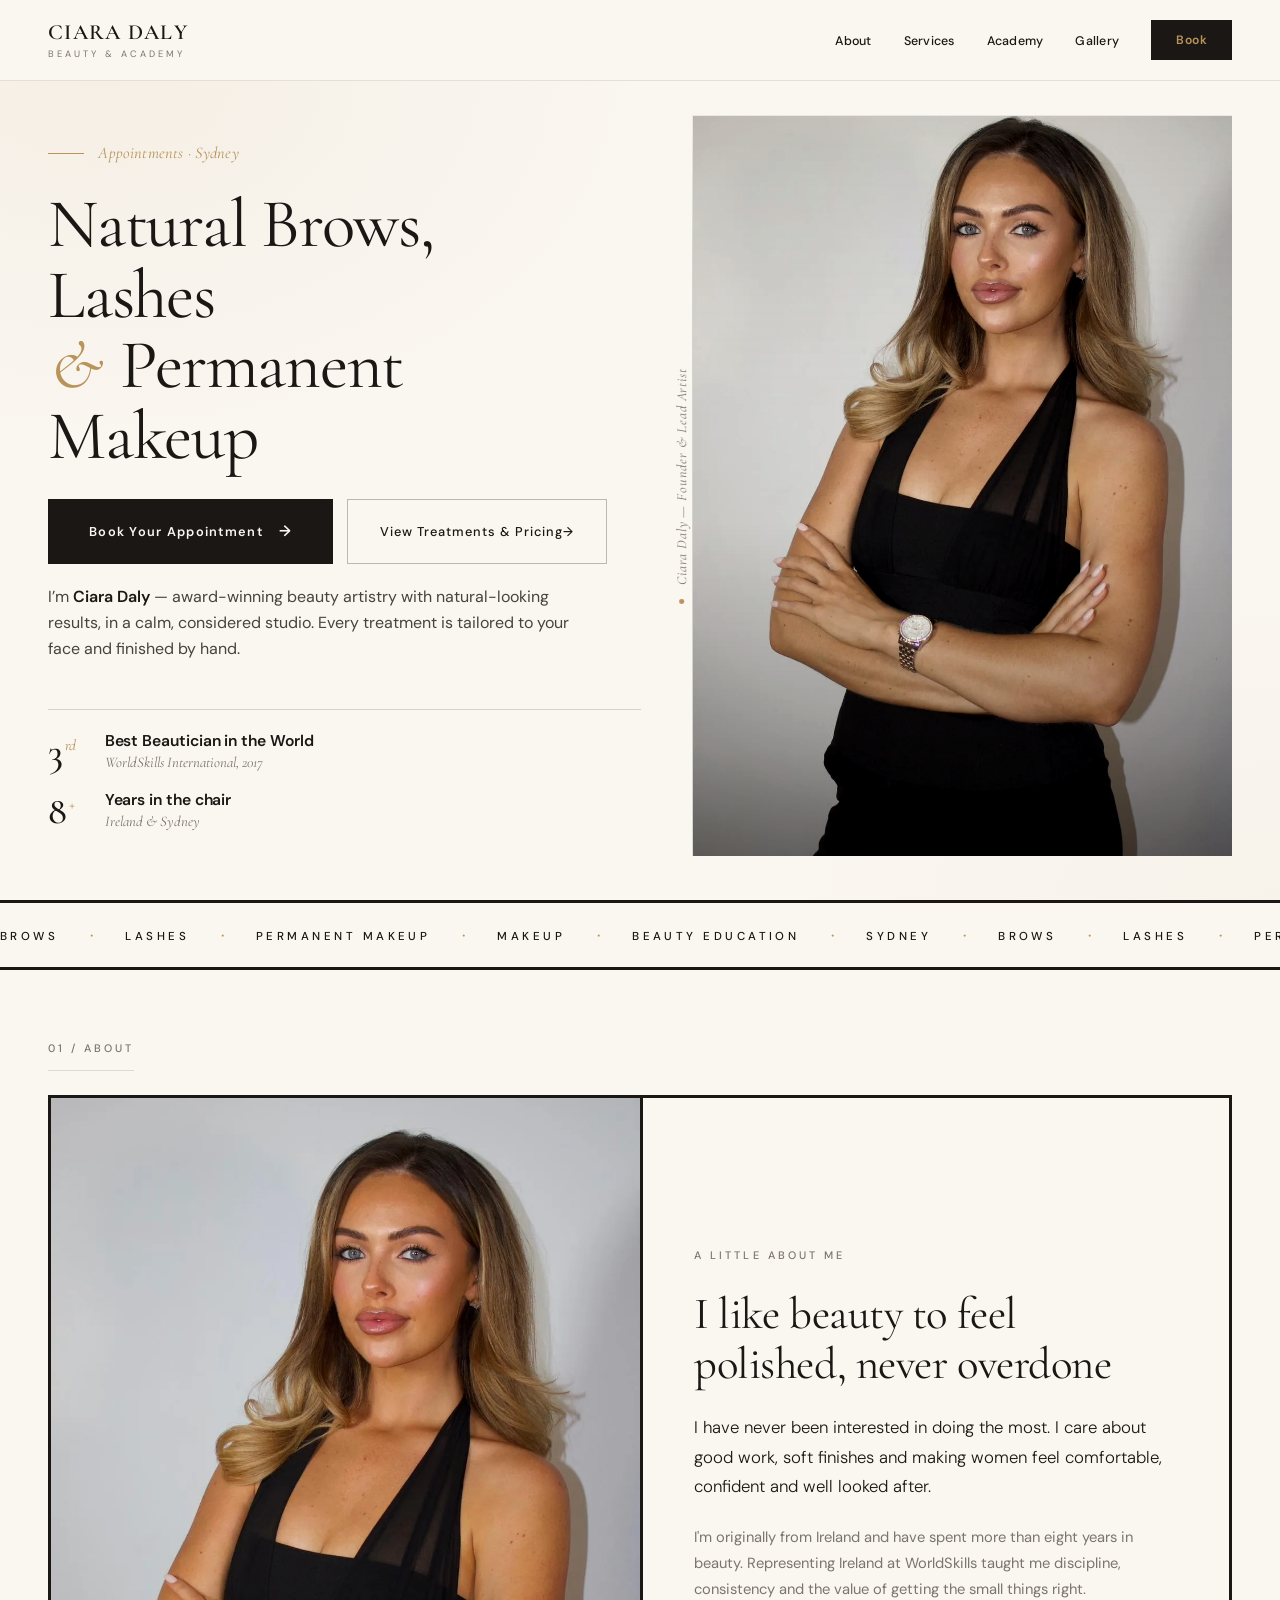
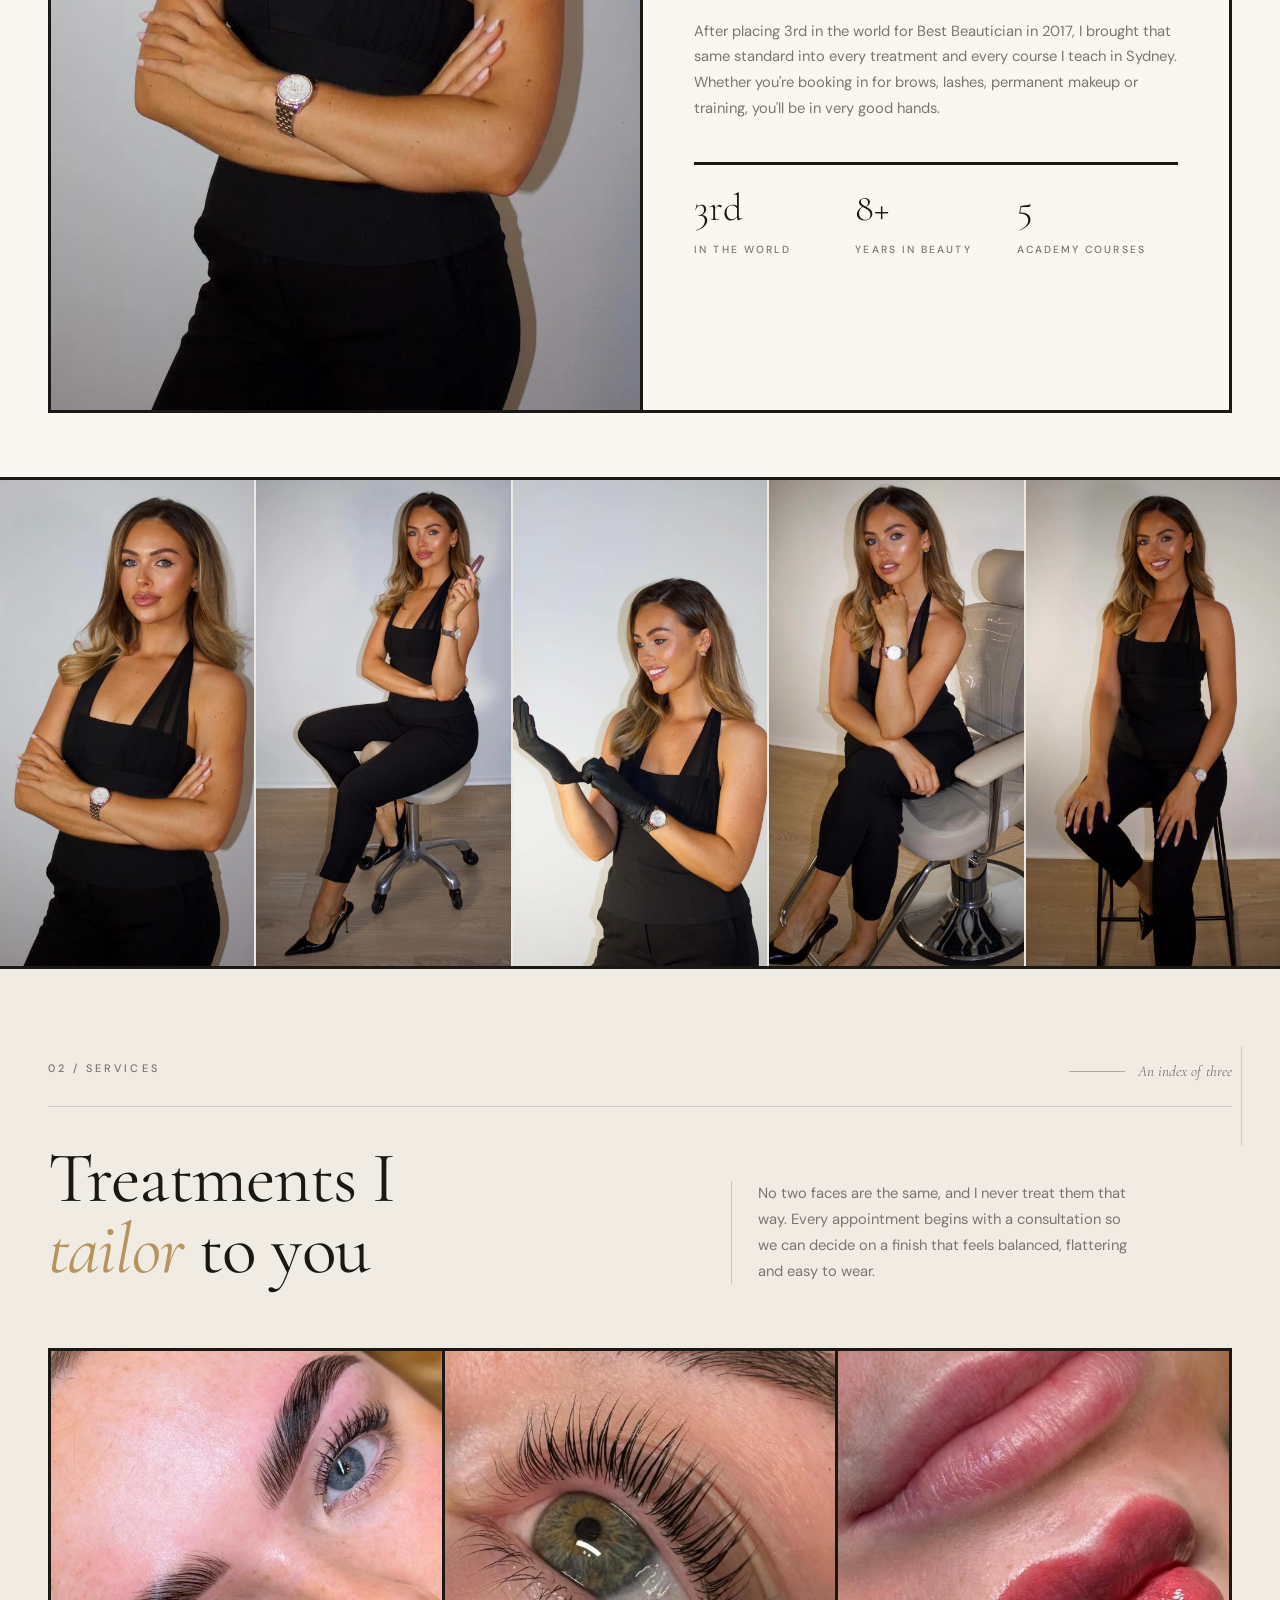
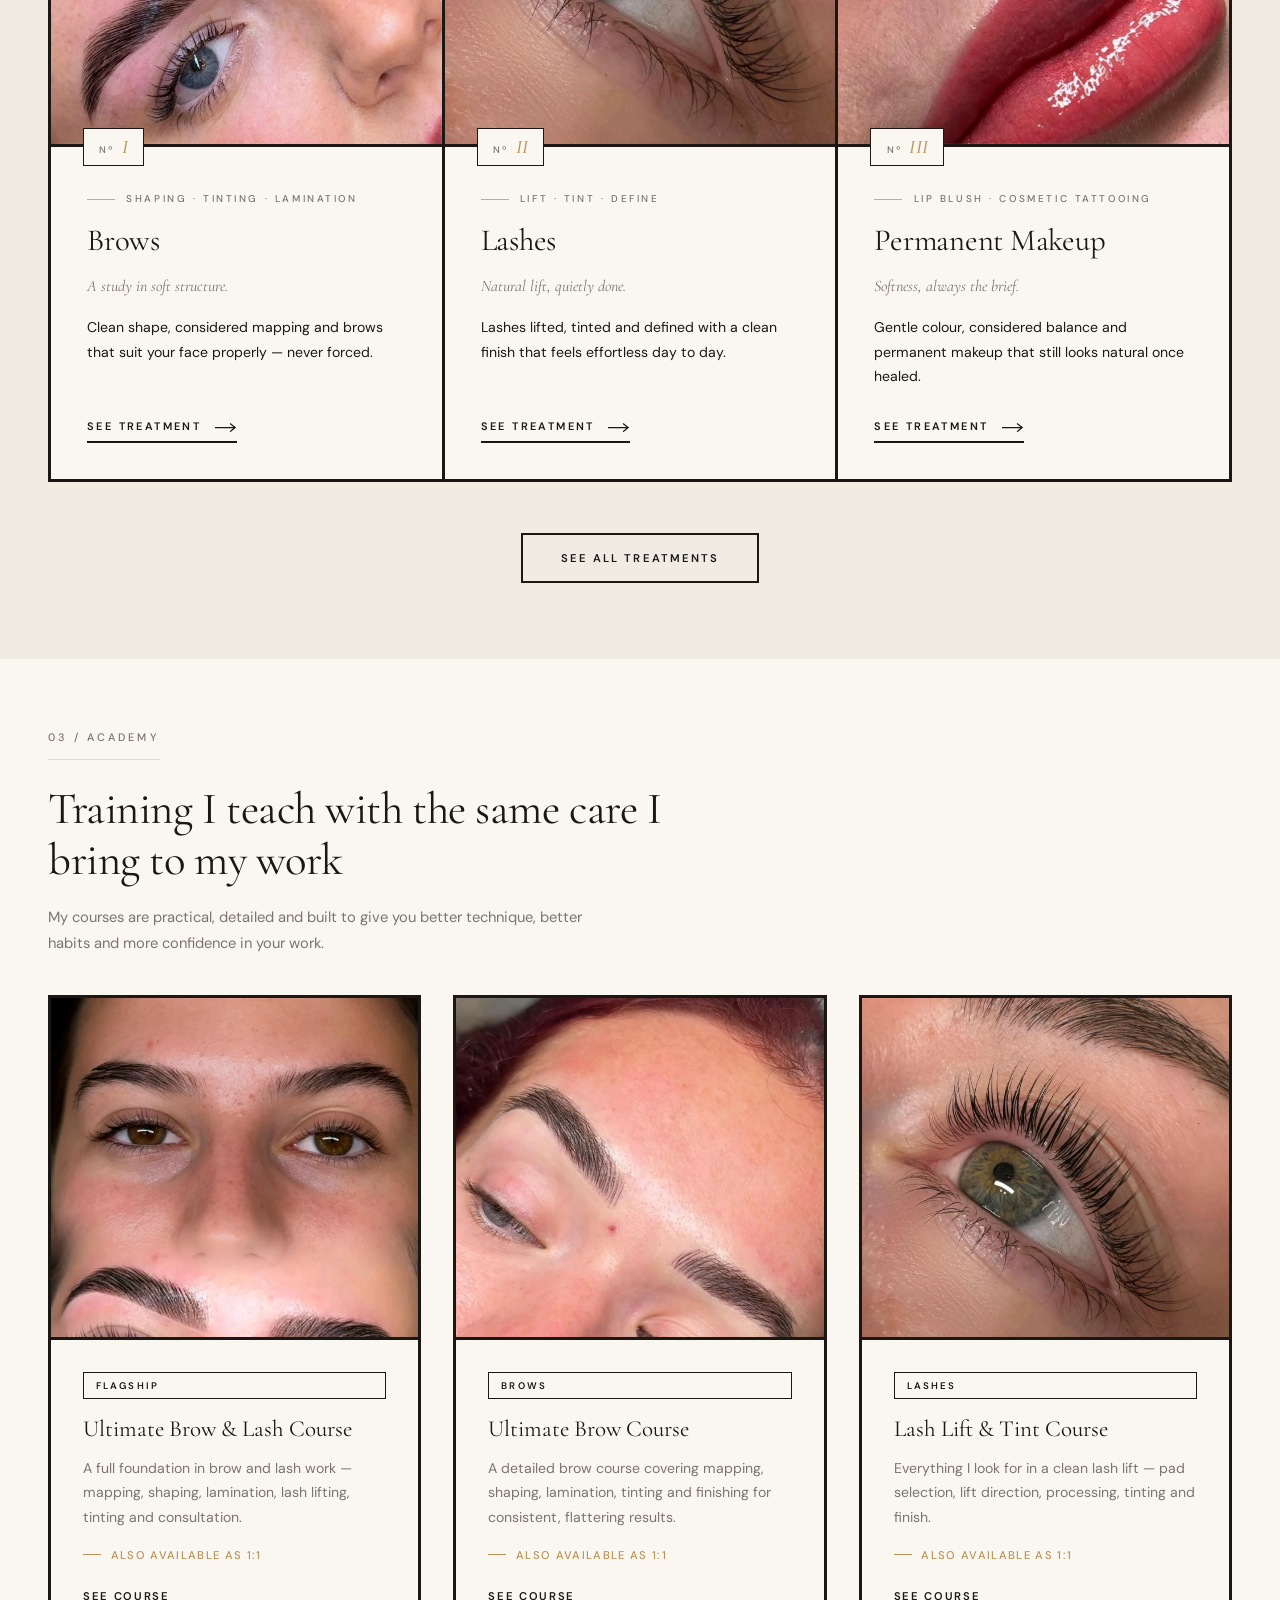
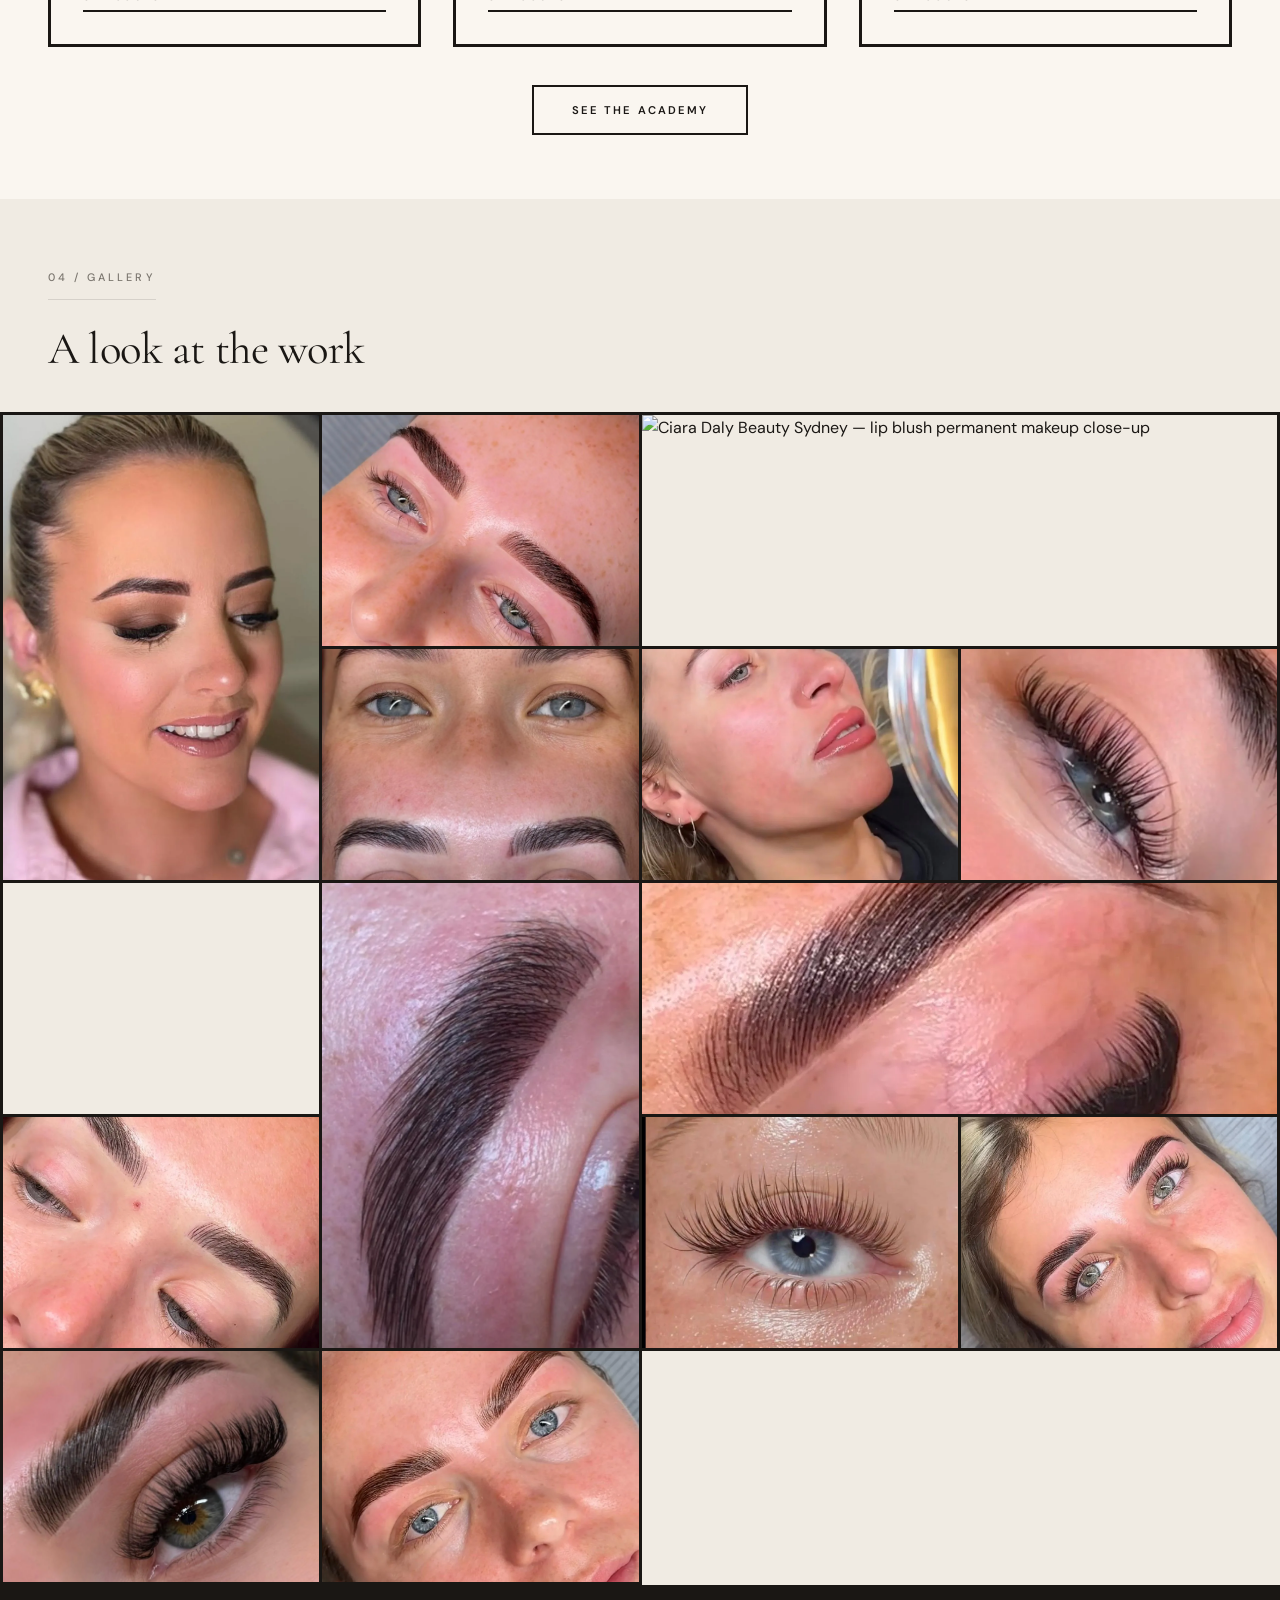
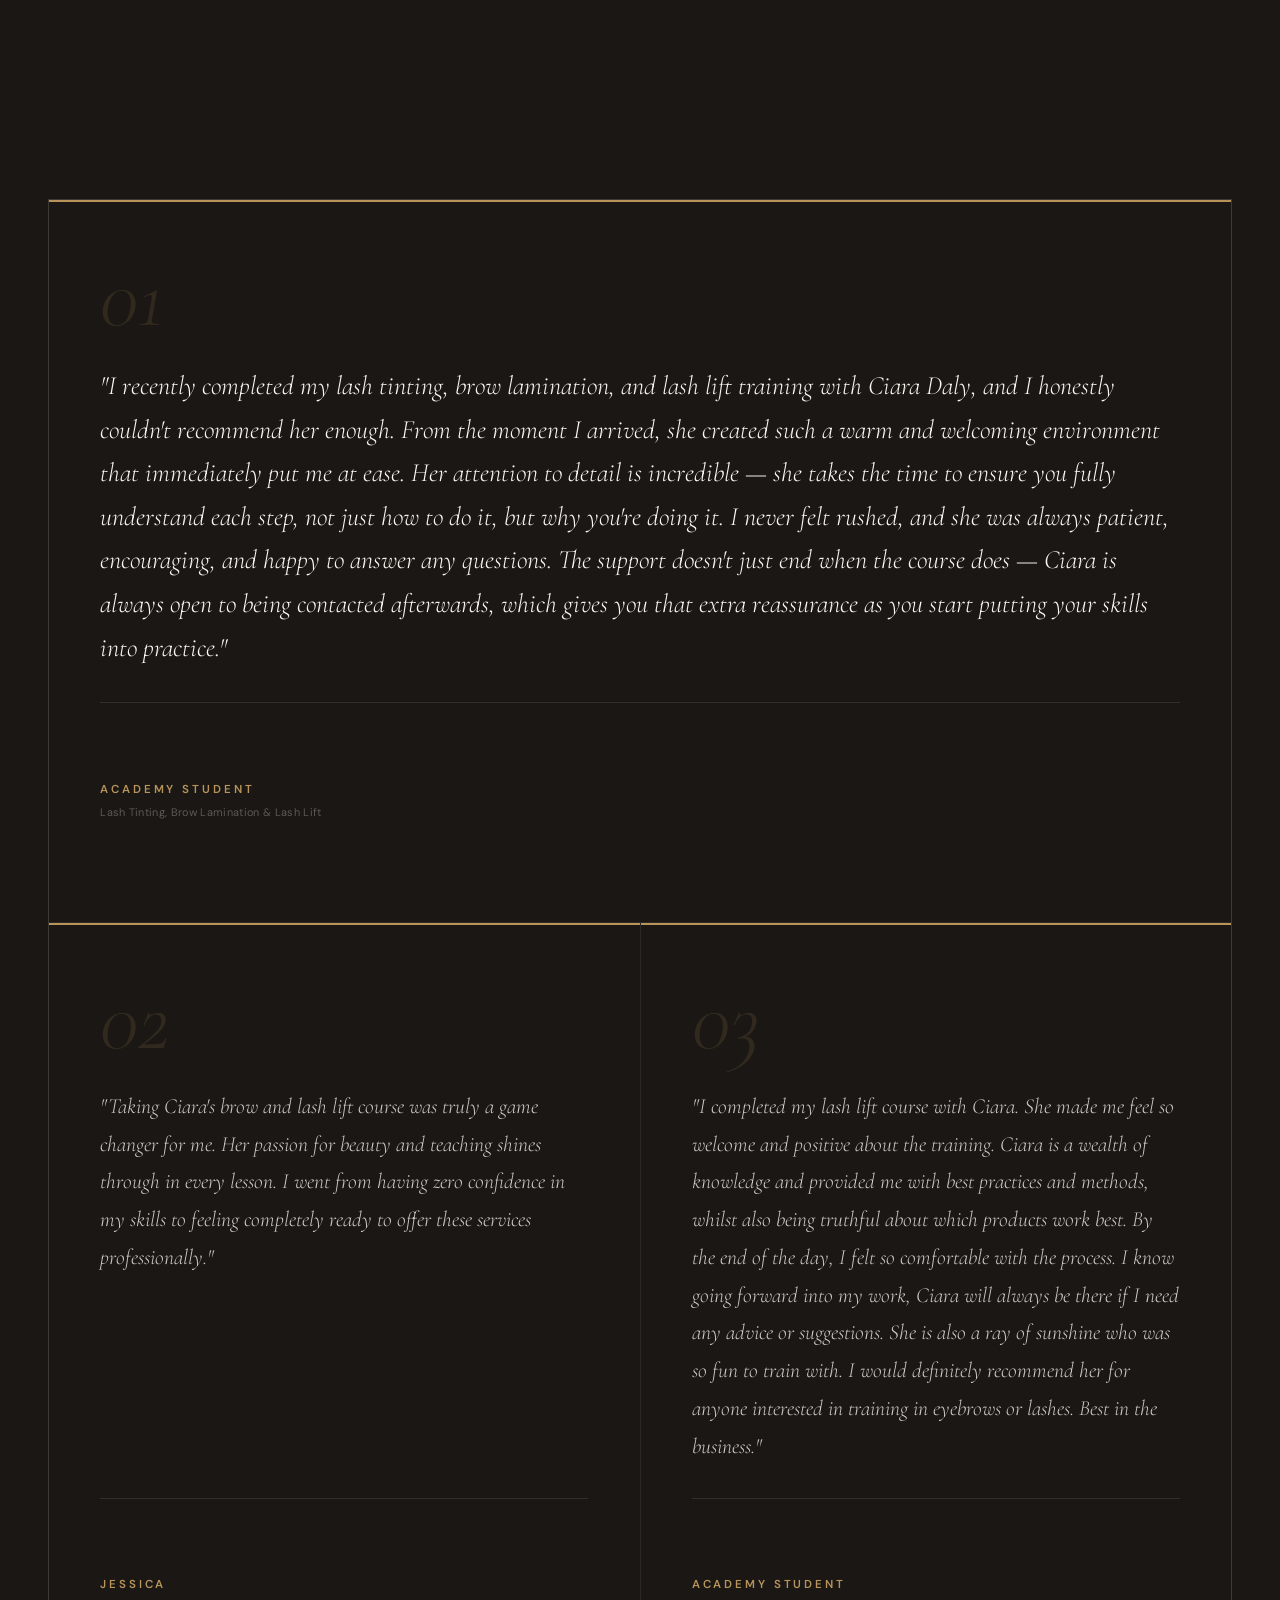
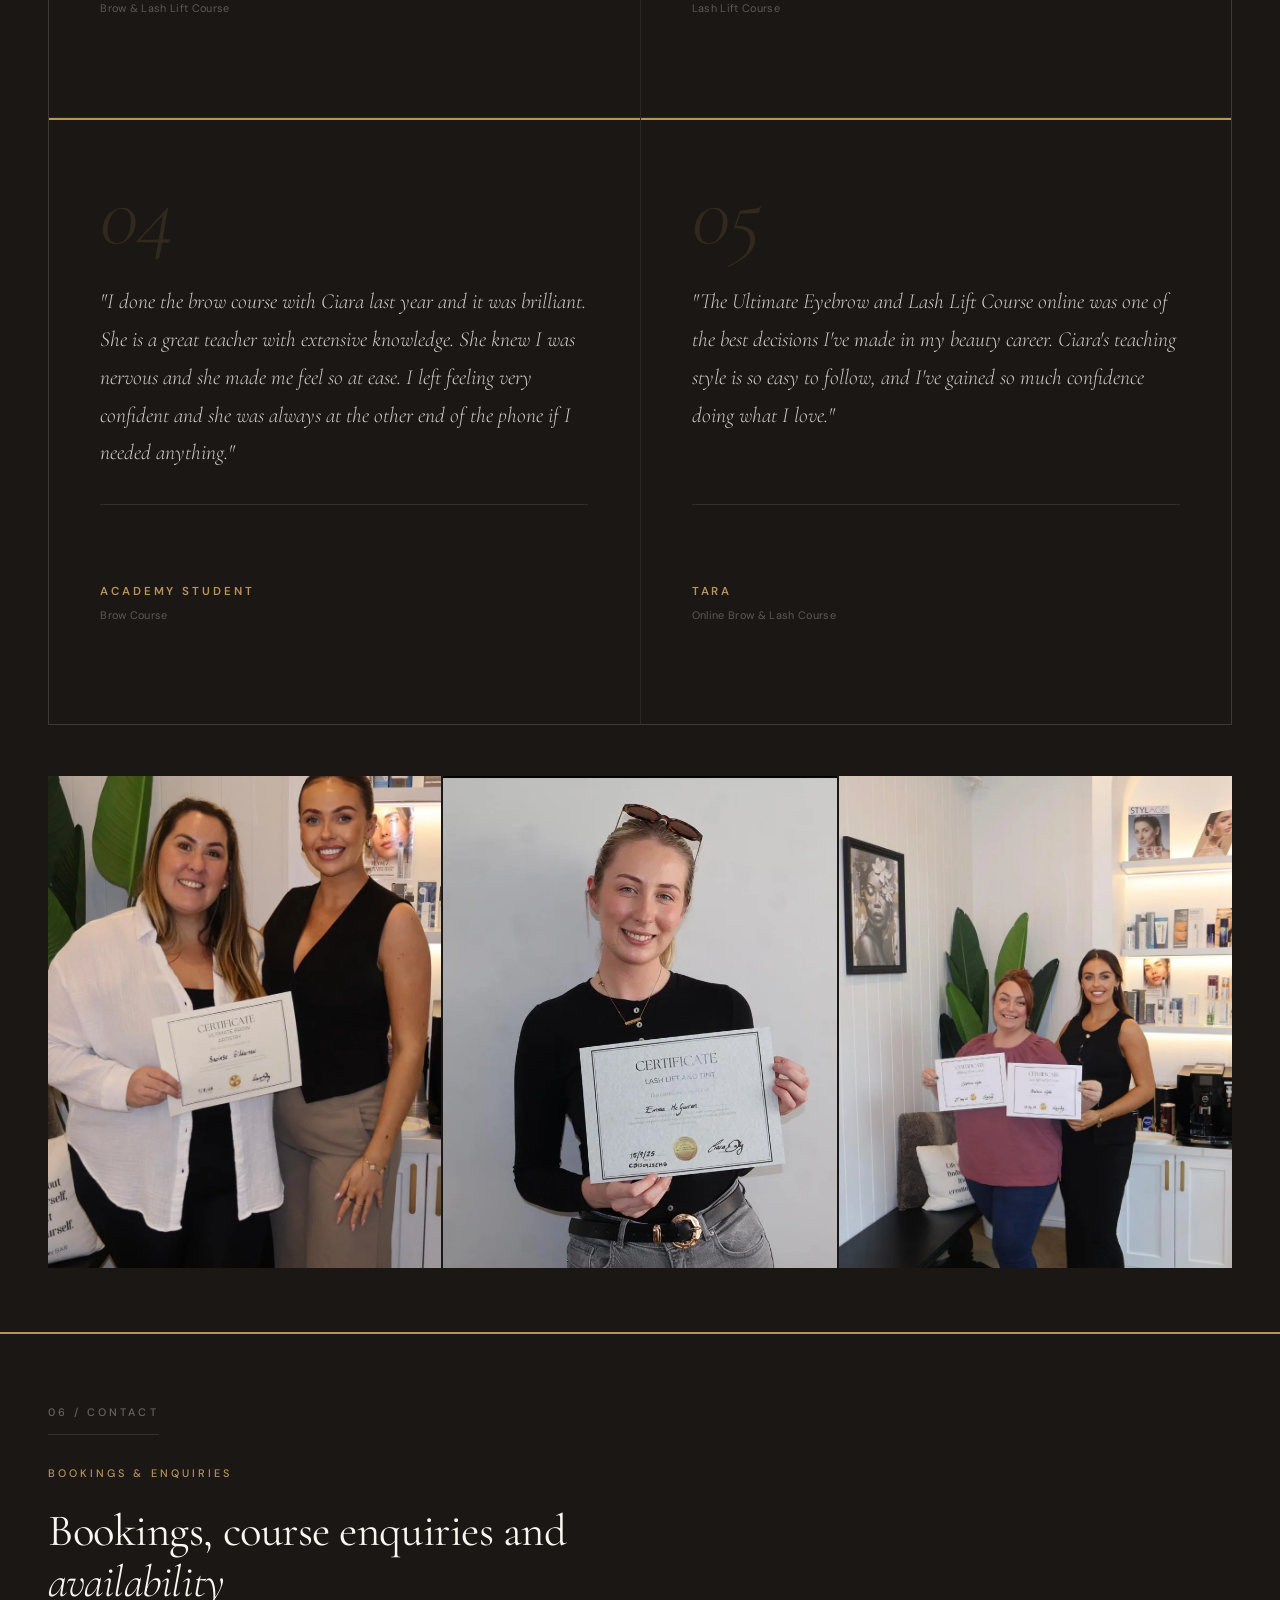
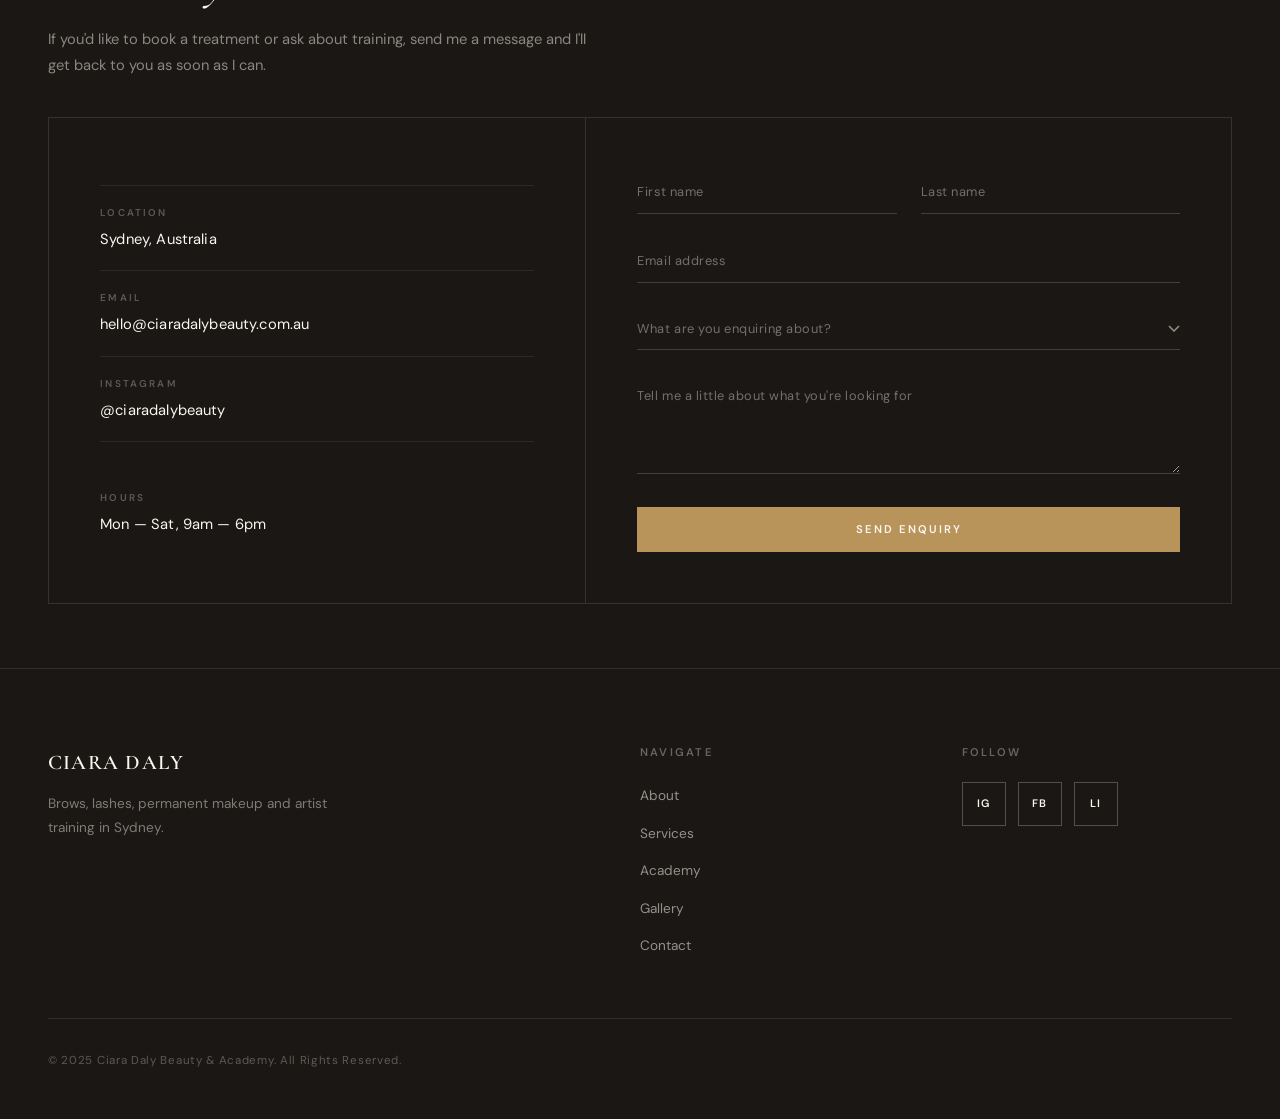
==== index.html @ d5715843 "Redesign homepage services section as editorial index of three Split header with italicised gold acc" ====
<!DOCTYPE html>
<html lang="en-AU">
<head>
    <meta charset="UTF-8">
    <meta name="viewport" content="width=device-width, initial-scale=1.0">
    <title>Ciara Daly Beauty & Academy | Brows, Lashes & Permanent Makeup in Sydney</title>
    <meta name="description" content="I'm Ciara Daly. I offer award-winning brows, lashes, permanent makeup and artist training in Sydney, with natural-looking results and a calm, detail-focused approach.">
    <link rel="icon" href="favicon.ico" sizes="any">
    <link rel="apple-touch-icon" href="apple-touch-icon.png">
    <link rel="preload" as="image" href="assets/images/ciara-daly-beauty-sydney-brand-portrait-arms-crossed.webp">
    <link rel="stylesheet" href="style.css">
    <link rel="preconnect" href="https://fonts.googleapis.com">
    <link rel="preconnect" href="https://fonts.gstatic.com" crossorigin>
    <link href="https://fonts.googleapis.com/css2?family=Cormorant+Garamond:ital,wght@0,300;0,400;0,500;0,600;0,700;1,300;1,400;1,500;1,600&family=DM+Sans:ital,wght@0,300;0,400;0,500;0,600;1,300;1,400&display=swap" rel="stylesheet">
</head>
<body>
    <!-- Preloader -->
    <div class="preloader" id="preloader">
        <div class="preloader-inner">
            <div class="preloader-line"></div>
            <div class="preloader-brand">
                <div class="preloader-name-mask">
                    <span class="preloader-name">Ciara Daly</span>
                </div>
                <div class="preloader-sub">Beauty & Academy</div>
            </div>
        </div>
    </div>

    <header>
        <nav class="container">
            <div class="logo">
                <a href="index.html">CIARA DALY<span>BEAUTY & ACADEMY</span></a>
            </div>
            <ul class="nav-links" id="site-nav">
                <li><a href="#about">About</a></li>
                <li><a href="services.html">Services</a></li>
                <li><a href="academy.html">Academy</a></li>
                <li><a href="#gallery">Gallery</a></li>
                <li><a href="#contact" class="btn-book">Book</a></li>
            </ul>
            <button class="mobile-menu-toggle" type="button" aria-expanded="false" aria-controls="site-nav" aria-label="Toggle navigation">
                <span></span>
                <span></span>
                <span></span>
            </button>
        </nav>
    </header>

    <main>
        <section class="hero" aria-label="Ciara Daly Beauty — book an appointment in Sydney">
            <div class="container hero-grid">
                <div class="hero-copy">
                    <div class="hero-copy-top">
                        <span class="hero-kicker">
                            <span class="hero-kicker-rule" aria-hidden="true"></span>
                            Appointments &middot; Sydney
                        </span>

                        <h1 class="hero-headline">
                            <span class="hero-headline-line">Natural Brows, Lashes</span>
                            <span class="hero-headline-line"><span class="hero-amp">&amp;</span> Permanent Makeup</span>
                        </h1>

                        <div class="hero-ctas">
                            <a href="#contact" class="btn-primary">
                                <span>Book Your Appointment</span>
                                <span class="btn-primary-arrow" aria-hidden="true">&rarr;</span>
                            </a>
                            <a href="services.html" class="btn-ghost">
                                <span>View Treatments &amp; Pricing</span>
                                <span class="btn-ghost-arrow" aria-hidden="true">&rarr;</span>
                            </a>
                        </div>

                        <p class="hero-trustline" aria-label="Credentials">
                            <span class="hero-trustline-item"><em>3rd</em> Best Beautician in the World</span>
                            <span class="hero-trustline-dot" aria-hidden="true">&middot;</span>
                            <span class="hero-trustline-item">8+ Years Experience</span>
                        </p>
                    </div>

                    <div class="hero-copy-bottom">
                        <p class="hero-lede">
                            I&rsquo;m <strong>Ciara Daly</strong> &mdash; award-winning beauty artistry with natural-looking results, in a calm, considered studio. Every treatment is tailored to your face and finished by hand.
                        </p>

                        <dl class="hero-proof">
                            <div class="hero-proof-item hero-proof-item--featured">
                                <dt class="hero-proof-num">3<sup>rd</sup></dt>
                                <dd class="hero-proof-lbl">
                                    <span class="hero-proof-headline">Best Beautician in the World</span>
                                    <span class="hero-proof-sub">WorldSkills International, 2017</span>
                                </dd>
                            </div>
                            <div class="hero-proof-item">
                                <dt class="hero-proof-num">8<sup>+</sup></dt>
                                <dd class="hero-proof-lbl">
                                    <span class="hero-proof-headline">Years in the chair</span>
                                    <span class="hero-proof-sub">Ireland &amp; Sydney</span>
                                </dd>
                            </div>
                        </dl>
                    </div>
                </div>

                <figure class="hero-figure">
                    <div class="hero-figure-frame">
                        <img
                            src="assets/images/ciara-daly-beauty-sydney-brand-portrait-arms-crossed.webp"
                            alt="Ciara Daly &mdash; award-winning beauty artist, Sydney"
                            width="1034"
                            height="1600"
                            fetchpriority="high"
                        >
                        <span class="hero-figure-grade" aria-hidden="true"></span>
                    </div>
                    <span class="hero-figure-rail" aria-hidden="true">
                        <span class="hero-figure-rail-dot"></span>
                        Ciara Daly &mdash; Founder &amp; Lead Artist
                    </span>
                </figure>
            </div>
        </section>

        <div class="ticker" aria-hidden="true">
            <div class="ticker-track">
                <span>BROWS</span><span class="dot">&middot;</span>
                <span>LASHES</span><span class="dot">&middot;</span>
                <span>PERMANENT MAKEUP</span><span class="dot">&middot;</span>
                <span>MAKEUP</span><span class="dot">&middot;</span>
                <span>BEAUTY EDUCATION</span><span class="dot">&middot;</span>
                <span>SYDNEY</span><span class="dot">&middot;</span>
                <span>BROWS</span><span class="dot">&middot;</span>
                <span>LASHES</span><span class="dot">&middot;</span>
                <span>PERMANENT MAKEUP</span><span class="dot">&middot;</span>
                <span>MAKEUP</span><span class="dot">&middot;</span>
                <span>BEAUTY EDUCATION</span><span class="dot">&middot;</span>
                <span>SYDNEY</span><span class="dot">&middot;</span>
                <span>BROWS</span><span class="dot">&middot;</span>
                <span>LASHES</span><span class="dot">&middot;</span>
                <span>PERMANENT MAKEUP</span><span class="dot">&middot;</span>
                <span>MAKEUP</span><span class="dot">&middot;</span>
                <span>BEAUTY EDUCATION</span><span class="dot">&middot;</span>
                <span>SYDNEY</span><span class="dot">&middot;</span>
            </div>
        </div>

        <section id="about" class="about">
            <div class="container">
                <div class="section-label fade-up">01 / About</div>
                <div class="about-grid fade-up">
                    <div class="about-image">
                        <img
                            src="assets/images/ciara-daly-beauty-sydney-brand-portrait-arms-crossed.webp"
                            alt="Ciara Daly — beauty artist, educator and founder of Ciara Daly Beauty & Academy in Sydney"
                            width="872"
                            height="1290"
                            loading="lazy"
                        >
                    </div>
                    <div class="about-text">
                        <span class="eyebrow">A little about me</span>
                        <h2>I like beauty to feel polished, never overdone</h2>
                        <p class="lead">I have never been interested in doing the most. I care about good work, soft finishes and making women feel comfortable, confident and well looked after.</p>
                        <p>I'm originally from Ireland and have spent more than eight years in beauty. Representing Ireland at WorldSkills taught me discipline, consistency and the value of getting the small things right.</p>
                        <p>After placing 3rd in the world for Best Beautician in 2017, I brought that same standard into every treatment and every course I teach in Sydney. Whether you're booking in for brows, lashes, permanent makeup or training, you'll be in very good hands.</p>
                        <div class="stats">
                            <div class="stat-item">
                                <span class="number">3rd</span>
                                <span class="label">In the World</span>
                            </div>
                            <div class="stat-item">
                                <span class="number">8+</span>
                                <span class="label">Years in Beauty</span>
                            </div>
                            <div class="stat-item">
                                <span class="number">5</span>
                                <span class="label">Academy Courses</span>
                            </div>
                        </div>
                    </div>
                </div>
            </div>
        </section>

        <section class="portrait-strip">
            <div class="portrait-strip-track">
                <div class="portrait-strip-item">
                    <img src="assets/images/ciara-daly-beauty-sydney-brand-portrait-arms-crossed.webp" alt="Ciara Daly — beauty artist and academy founder in Sydney, portrait" loading="lazy">
                </div>
                <div class="portrait-strip-item">
                    <img src="assets/images/ciara-daly-beauty-sydney-brand-portrait-product-seated.webp" alt="Ciara Daly — Sydney beauty artist seated with professional products" loading="lazy">
                </div>
                <div class="portrait-strip-item">
                    <img src="assets/images/ciara-daly-beauty-sydney-brand-portrait-pulling-on-glove.webp" alt="Ciara Daly — preparing for treatment in her Sydney beauty studio" loading="lazy">
                </div>
                <div class="portrait-strip-item">
                    <img src="assets/images/ciara-daly-beauty-sydney-brand-portrait-treatment-chair.webp" alt="Ciara Daly — at the treatment chair in her Sydney beauty studio" loading="lazy">
                </div>
                <div class="portrait-strip-item">
                    <img src="assets/images/ciara-daly-beauty-sydney-brand-portrait-stool-seated.webp" alt="Ciara Daly — full-length portrait in her Sydney beauty and academy studio" loading="lazy">
                </div>
            </div>
        </section>

        <section id="services" class="services">
            <div class="container">
                <div class="services-header">
                    <div class="services-header-top fade-up">
                        <span class="section-label services-header-label">02 / Services</span>
                        <span class="services-header-aside" aria-hidden="true">
                            <span class="services-header-aside-rule"></span>
                            An index of three
                        </span>
                    </div>
                    <div class="services-header-main fade-up">
                        <h2 class="services-headline">Treatments I <em>tailor</em> to you</h2>
                        <p class="services-lede">No two faces are the same, and I never treat them that way. Every appointment begins with a consultation so we can decide on a finish that feels balanced, flattering and easy to wear.</p>
                    </div>
                </div>
                <div class="services-grid stagger">
                    <article class="service-card service-card--brows">
                        <div class="service-media">
                            <img
                                src="assets/images/ciara-daly-beauty-sydney-brow-lamination-result.webp"
                                alt="Laminated brows result — brow lamination by Ciara Daly Beauty Sydney"
                                width="1290"
                                height="1538"
                                loading="lazy"
                            >
                        </div>
                        <div class="card-body">
                            <span class="service-plate" aria-hidden="true">
                                <span class="service-plate-label">Nº</span>
                                <span class="service-plate-num">I</span>
                            </span>
                            <span class="card-kicker">
                                <span class="card-kicker-rule" aria-hidden="true"></span>
                                Shaping &middot; Tinting &middot; Lamination
                            </span>
                            <h3 class="card-title">Brows</h3>
                            <p class="card-tagline"><em>A study in soft structure.</em></p>
                            <p class="card-desc">Clean shape, considered mapping and brows that suit your face properly &mdash; never forced.</p>
                            <a href="services.html" class="card-link">
                                <span class="card-link-label">See Treatment</span>
                                <span class="card-link-arrow" aria-hidden="true">
                                    <svg viewBox="0 0 24 10" fill="none" focusable="false"><path d="M0 5h21M17 1l5 4-5 4" stroke="currentColor" stroke-width="1.4" stroke-linecap="square"/></svg>
                                </span>
                            </a>
                        </div>
                    </article>
                    <article class="service-card service-card--lashes">
                        <div class="service-media">
                            <img
                                src="assets/images/ciara-daly-beauty-sydney-lash-lift-result.webp"
                                alt="Lash lift and tint result — natural lifted lashes by Ciara Daly Beauty Sydney"
                                width="1290"
                                height="1503"
                                loading="lazy"
                            >
                        </div>
                        <div class="card-body">
                            <span class="service-plate" aria-hidden="true">
                                <span class="service-plate-label">Nº</span>
                                <span class="service-plate-num">II</span>
                            </span>
                            <span class="card-kicker">
                                <span class="card-kicker-rule" aria-hidden="true"></span>
                                Lift &middot; Tint &middot; Define
                            </span>
                            <h3 class="card-title">Lashes</h3>
                            <p class="card-tagline"><em>Natural lift, quietly done.</em></p>
                            <p class="card-desc">Lashes lifted, tinted and defined with a clean finish that feels effortless day to day.</p>
                            <a href="services.html" class="card-link">
                                <span class="card-link-label">See Treatment</span>
                                <span class="card-link-arrow" aria-hidden="true">
                                    <svg viewBox="0 0 24 10" fill="none" focusable="false"><path d="M0 5h21M17 1l5 4-5 4" stroke="currentColor" stroke-width="1.4" stroke-linecap="square"/></svg>
                                </span>
                            </a>
                        </div>
                    </article>
                    <article class="service-card service-card--pmu">
                        <div class="service-media">
                            <img
                                src="assets/images/ciara-daly-beauty-sydney-lip-blush-result.webp"
                                alt="Lip blush permanent makeup — healed result by Ciara Daly Beauty Sydney"
                                width="1136"
                                height="1484"
                                loading="lazy"
                            >
                        </div>
                        <div class="card-body">
                            <span class="service-plate" aria-hidden="true">
                                <span class="service-plate-label">Nº</span>
                                <span class="service-plate-num">III</span>
                            </span>
                            <span class="card-kicker">
                                <span class="card-kicker-rule" aria-hidden="true"></span>
                                Lip Blush &middot; Cosmetic Tattooing
                            </span>
                            <h3 class="card-title">Permanent Makeup</h3>
                            <p class="card-tagline"><em>Softness, always the brief.</em></p>
                            <p class="card-desc">Gentle colour, considered balance and permanent makeup that still looks natural once healed.</p>
                            <a href="services.html" class="card-link">
                                <span class="card-link-label">See Treatment</span>
                                <span class="card-link-arrow" aria-hidden="true">
                                    <svg viewBox="0 0 24 10" fill="none" focusable="false"><path d="M0 5h21M17 1l5 4-5 4" stroke="currentColor" stroke-width="1.4" stroke-linecap="square"/></svg>
                                </span>
                            </a>
                        </div>
                    </article>
                </div>
                <div class="section-cta fade-up">
                    <a href="services.html" class="btn-outline">See All Treatments</a>
                </div>
            </div>
        </section>

        <section id="academy" class="academy">
            <div class="container">
                <div class="section-label fade-up">03 / Academy</div>
                <div class="section-header fade-up">
                    <h2>Training I teach with the same care I bring to my work</h2>
                    <p>My courses are practical, detailed and built to give you better technique, better habits and more confidence in your work.</p>
                </div>
                <div class="academy-grid stagger">
                    <article class="academy-card">
                        <div class="card-image">
                            <img
                                src="assets/images/ciara-daly-beauty-sydney-brow-lamination-lash-lift-package.webp"
                                alt="Brow lamination and lash lift before-and-after — Ultimate Brow and Lash Course by Ciara Daly Academy Sydney"
                                width="1196"
                                height="1600"
                                loading="lazy"
                            >
                        </div>
                        <div class="card-content">
                            <span class="tag">Flagship</span>
                            <h3>Ultimate Brow &amp; Lash Course</h3>
                            <p>A full foundation in brow and lash work &mdash; mapping, shaping, lamination, lash lifting, tinting and consultation.</p>
                            <span class="card-note">Also available as 1:1</span>
                            <a href="academy.html" class="link-btn">See Course</a>
                        </div>
                    </article>
                    <article class="academy-card">
                        <div class="card-image">
                            <img
                                src="assets/images/ciara-daly-beauty-sydney-soft-brow-shaping.webp"
                                alt="Soft brow shaping result — Ultimate Brow Course by Ciara Daly Academy Sydney"
                                width="1116"
                                height="1600"
                                loading="lazy"
                            >
                        </div>
                        <div class="card-content">
                            <span class="tag">Brows</span>
                            <h3>Ultimate Brow Course</h3>
                            <p>A detailed brow course covering mapping, shaping, lamination, tinting and finishing for consistent, flattering results.</p>
                            <span class="card-note">Also available as 1:1</span>
                            <a href="academy.html" class="link-btn">See Course</a>
                        </div>
                    </article>
                    <article class="academy-card">
                        <div class="card-image">
                            <img
                                src="assets/images/ciara-daly-beauty-sydney-natural-lashes-close-up.webp"
                                alt="Lifted natural lashes close-up — Lash Lift and Tint Course by Ciara Daly Academy Sydney"
                                width="1290"
                                height="1319"
                                loading="lazy"
                            >
                        </div>
                        <div class="card-content">
                            <span class="tag">Lashes</span>
                            <h3>Lash Lift &amp; Tint Course</h3>
                            <p>Everything I look for in a clean lash lift &mdash; pad selection, lift direction, processing, tinting and finish.</p>
                            <span class="card-note">Also available as 1:1</span>
                            <a href="academy.html" class="link-btn">See Course</a>
                        </div>
                    </article>
                </div>
                <div class="section-cta fade-up">
                    <a href="academy.html" class="btn-outline">See The Academy</a>
                </div>
            </div>
        </section>

        <section id="gallery" class="photo-wall-section">
            <div class="container photo-wall-intro">
                <div class="section-label fade-up">04 / Gallery</div>
                <div class="photo-wall-copy fade-up">
                    <h2>A look at the work</h2>
                </div>
            </div>
            <div class="photo-wall-bleed">
                <div class="photo-wall" aria-label="Photo wall of Ciara Daly Beauty treatments and results">
                    <div class="photo-wall-item">
                        <img src="assets/images/ciara-daly-beauty-sydney-glam-makeup-portrait.webp" alt="Ciara Daly Beauty Sydney — soft glam makeup result" width="950" height="1600" loading="lazy">
                    </div>
                    <div class="photo-wall-item">
                        <img src="assets/images/ciara-daly-beauty-sydney-hybrid-brows-result.webp" alt="Ciara Daly Beauty Sydney — hybrid brows before and after" width="1444" height="1290" loading="lazy">
                    </div>
                    <div class="photo-wall-item">
                        <img src="assets/images/ciara-daly-beauty-sydney-lip-blush-close-up.webp" alt="Ciara Daly Beauty Sydney — lip blush permanent makeup close-up" width="1600" height="1224" loading="lazy">
                    </div>
                    <div class="photo-wall-item">
                        <img src="assets/images/ciara-daly-beauty-sydney-permanent-makeup-brows-result.webp" alt="Ciara Daly Beauty Sydney — permanent makeup brows before and after" width="1290" height="1576" loading="lazy">
                    </div>
                    <div class="photo-wall-item">
                        <img src="assets/images/ciara-daly-beauty-sydney-beauty-treatment-portrait.webp" alt="Ciara Daly Beauty Sydney — client during brow treatment" width="1022" height="1403" loading="lazy">
                    </div>
                    <div class="photo-wall-item">
                        <img src="assets/images/ciara-daly-beauty-sydney-lash-lift-side-view.webp" alt="Ciara Daly Beauty Sydney — lash lift side view result" width="785" height="956" loading="lazy">
                    </div>
                    <div class="photo-wall-item">
                        <video autoplay muted loop playsinline preload="metadata" poster="assets/images/ciara-daly-beauty-sydney-lip-blush-close-up.webp" width="848" height="480" aria-label="Lip blush treatment">
                            <source src="assets/videos/ciara-daly-beauty-sydney-lip-blush-treatment.mp4" type="video/mp4">
                        </video>
                    </div>
                    <div class="photo-wall-item">
                        <img src="assets/images/ciara-daly-beauty-sydney-brow-lamination-close-up.webp" alt="Ciara Daly Beauty Sydney — brow lamination close-up detail" width="738" height="1600" loading="lazy">
                    </div>
                    <div class="photo-wall-item">
                        <img src="assets/images/ciara-daly-beauty-sydney-brow-lash-lift-detail.webp" alt="Ciara Daly Beauty Sydney — brow and lash lift detail" width="1165" height="1326" loading="lazy">
                    </div>
                    <div class="photo-wall-item">
                        <img src="assets/images/ciara-daly-beauty-sydney-soft-brow-shaping.webp" alt="Ciara Daly Beauty Sydney — soft natural brow shaping" width="1116" height="1600" loading="lazy">
                    </div>
                    <div class="photo-wall-item">
                        <img src="assets/images/ciara-daly-beauty-sydney-lash-extensions-result.webp" alt="Ciara Daly Beauty Sydney — lash extensions result, voluminous natural finish" width="1059" height="883" loading="lazy">
                    </div>
                    <div class="photo-wall-item">
                        <img src="assets/images/ciara-daly-beauty-sydney-brow-lamination-portrait.webp" alt="Ciara Daly Beauty Sydney — brow lamination portrait result" width="1058" height="1162" loading="lazy">
                    </div>
                    <div class="photo-wall-item">
                        <img src="assets/images/ciara-daly-beauty-sydney-lash-lift-green-eye.webp" alt="Ciara Daly Beauty Sydney — lash lift close-up on green eyes" width="1290" height="1292" loading="lazy">
                    </div>
                    <div class="photo-wall-item">
                        <img src="assets/images/ciara-daly-beauty-sydney-precision-brows-model.webp" alt="Ciara Daly Beauty Sydney — precision brow shaping model" width="983" height="1258" loading="lazy">
                    </div>
                </div>
            </div>
        </section>

        <section id="testimonials" class="testimonials">
            <div class="container">
                <div class="section-label fade-up">05 / Testimonials</div>
                <div class="section-header fade-up">
                    <h2>What students have said</h2>
                </div>
                <div class="testimonials-grid fade-up">
                    <div class="testimonial-card testimonial-featured">
                        <span class="testimonial-index">01</span>
                        <blockquote>
                            <p class="quote">"I recently completed my lash tinting, brow lamination, and lash lift training with Ciara Daly, and I honestly couldn't recommend her enough. From the moment I arrived, she created such a warm and welcoming environment that immediately put me at ease. Her attention to detail is incredible — she takes the time to ensure you fully understand each step, not just how to do it, but why you're doing it. I never felt rushed, and she was always patient, encouraging, and happy to answer any questions. The support doesn't just end when the course does — Ciara is always open to being contacted afterwards, which gives you that extra reassurance as you start putting your skills into practice."</p>
                            <footer>
                                <cite>Academy Student</cite>
                                <span class="testimonial-detail">Lash Tinting, Brow Lamination & Lash Lift</span>
                            </footer>
                        </blockquote>
                    </div>
                    <div class="testimonial-card">
                        <span class="testimonial-index">02</span>
                        <blockquote>
                            <p class="quote">"Taking Ciara's brow and lash lift course was truly a game changer for me. Her passion for beauty and teaching shines through in every lesson. I went from having zero confidence in my skills to feeling completely ready to offer these services professionally."</p>
                            <footer>
                                <cite>Jessica</cite>
                                <span class="testimonial-detail">Brow & Lash Lift Course</span>
                            </footer>
                        </blockquote>
                    </div>
                    <div class="testimonial-card">
                        <span class="testimonial-index">03</span>
                        <blockquote>
                            <p class="quote">"I completed my lash lift course with Ciara. She made me feel so welcome and positive about the training. Ciara is a wealth of knowledge and provided me with best practices and methods, whilst also being truthful about which products work best. By the end of the day, I felt so comfortable with the process. I know going forward into my work, Ciara will always be there if I need any advice or suggestions. She is also a ray of sunshine who was so fun to train with. I would definitely recommend her for anyone interested in training in eyebrows or lashes. Best in the business."</p>
                            <footer>
                                <cite>Academy Student</cite>
                                <span class="testimonial-detail">Lash Lift Course</span>
                            </footer>
                        </blockquote>
                    </div>
                    <div class="testimonial-card">
                        <span class="testimonial-index">04</span>
                        <blockquote>
                            <p class="quote">"I done the brow course with Ciara last year and it was brilliant. She is a great teacher with extensive knowledge. She knew I was nervous and she made me feel so at ease. I left feeling very confident and she was always at the other end of the phone if I needed anything."</p>
                            <footer>
                                <cite>Academy Student</cite>
                                <span class="testimonial-detail">Brow Course</span>
                            </footer>
                        </blockquote>
                    </div>
                    <div class="testimonial-card">
                        <span class="testimonial-index">05</span>
                        <blockquote>
                            <p class="quote">"The Ultimate Eyebrow and Lash Lift Course online was one of the best decisions I've made in my beauty career. Ciara's teaching style is so easy to follow, and I've gained so much confidence doing what I love."</p>
                            <footer>
                                <cite>Tara</cite>
                                <span class="testimonial-detail">Online Brow & Lash Course</span>
                            </footer>
                        </blockquote>
                    </div>
                </div>
                <div class="testimonial-photos fade-up">
                    <div class="testimonial-photo">
                        <img src="assets/images/ciara-daly-beauty-sydney-academy-certificate-presentation.webp" alt="Ciara Daly Academy — student receiving beauty training certificate in Sydney" loading="lazy">
                    </div>
                    <div class="testimonial-photo">
                        <img src="assets/images/ciara-daly-beauty-sydney-lash-lift-certificate-portrait.webp" alt="Ciara Daly Academy — lash lift and tint course graduate with certificate" loading="lazy">
                    </div>
                    <div class="testimonial-photo">
                        <img src="assets/images/ciara-daly-beauty-sydney-academy-certificates-studio.webp" alt="Ciara Daly Academy — beauty course certificates displayed in Sydney studio" loading="lazy">
                    </div>
                </div>
            </div>
        </section>

        <section id="contact" class="contact">
            <div class="container">
                <div class="section-label fade-up">06 / Contact</div>
                <div class="contact-intro fade-up">
                    <span class="eyebrow">Bookings & Enquiries</span>
                    <h2>Bookings, course enquiries and <em>availability</em></h2>
                    <p>If you'd like to book a treatment or ask about training, send me a message and I'll get back to you as soon as I can.</p>
                </div>
                <div class="contact-grid fade-up">
                    <div class="contact-info">
                        <ul class="contact-list">
                            <li>
                                <span class="contact-label">Location</span>
                                <span class="contact-value">Sydney, Australia</span>
                            </li>
                            <li>
                                <span class="contact-label">Email</span>
                                <span class="contact-value">hello@ciaradalybeauty.com.au</span>
                            </li>
                            <li>
                                <span class="contact-label">Instagram</span>
                                <span class="contact-value">@ciaradalybeauty</span>
                            </li>
                        </ul>
                        <div class="contact-hours">
                            <span class="contact-label">Hours</span>
                            <span class="contact-value">Mon — Sat, 9am — 6pm</span>
                        </div>
                    </div>
                    <form class="contact-form">
                        <div class="form-row">
                            <div class="form-group">
                                <input type="text" placeholder="First name" required>
                            </div>
                            <div class="form-group">
                                <input type="text" placeholder="Last name" required>
                            </div>
                        </div>
                        <div class="form-group">
                            <input type="email" placeholder="Email address" required>
                        </div>
                        <div class="form-group">
                            <select required>
                                <option value="" disabled selected>What are you enquiring about?</option>
                                <option value="brows">Brows</option>
                                <option value="lashes">Lashes</option>
                                <option value="permanent-makeup">Permanent Makeup</option>
                                <option value="makeup">Makeup</option>
                                <option value="academy">Academy courses</option>
                                <option value="1-1-training">1:1 training</option>
                            </select>
                        </div>
                        <div class="form-group">
                            <textarea placeholder="Tell me a little about what you're looking for" rows="4" required></textarea>
                        </div>
                        <button type="submit" class="btn-gold full-width">Send enquiry</button>
                    </form>
                </div>
            </div>
        </section>
    </main>

    <footer>
        <div class="container">
            <div class="footer-content">
                <div class="footer-logo">
                    <a href="index.html">CIARA DALY</a>
                    <p>Brows, lashes, permanent makeup and artist training in Sydney.</p>
                </div>
                <div class="footer-links">
                    <h4>Navigate</h4>
                    <ul>
                        <li><a href="index.html#about">About</a></li>
                        <li><a href="services.html">Services</a></li>
                        <li><a href="academy.html">Academy</a></li>
                        <li><a href="index.html#gallery">Gallery</a></li>
                        <li><a href="index.html#contact">Contact</a></li>
                    </ul>
                </div>
                <div class="footer-social">
                    <h4>Follow</h4>
                    <div class="social-icons">
                        <a href="#" aria-label="Instagram">IG</a>
                        <a href="#" aria-label="Facebook">FB</a>
                        <a href="#" aria-label="LinkedIn">LI</a>
                    </div>
                </div>
            </div>
            <div class="footer-bottom">
                <p>&copy; 2025 Ciara Daly Beauty & Academy. All Rights Reserved.</p>
            </div>
        </div>
    </footer>

    <script src="main.js"></script>
</body>
</html>
---- style.css ----
/* ==============================================
   CIARA DALY BEAUTY & ACADEMY
   Editorial Luxury Hospitality
   with Soft Neo-Brutalist Touches
   ============================================== */

/* --- Reset & Custom Properties --- */
*, *::before, *::after {
    margin: 0;
    padding: 0;
    box-sizing: border-box;
}

:root {
    --cream: #FAF6F0;
    --cream-dark: #F0EBE3;
    --charcoal: #1A1714;
    --gold: #B8945A;
    --gold-light: #D4B87A;
    --muted: #7A756E;
    --white: #FAF6F0;

    --border-thick: 3px solid var(--charcoal);
    --border-thin: 1px solid var(--charcoal);
    --border-muted: 1px solid rgba(26, 23, 20, 0.12);

    --font-display: 'Cormorant Garamond', 'Georgia', serif;
    --font-body: 'DM Sans', 'Helvetica Neue', Arial, sans-serif;

    --ease: cubic-bezier(0.25, 0.1, 0.25, 1);
    --ease-out: cubic-bezier(0.16, 1, 0.3, 1);
    --container: 1280px;
}

html {
    scroll-behavior: smooth;
    font-size: 16px;
    background-color: var(--charcoal);
    overscroll-behavior: none;
}

body {
    font-family: var(--font-body);
    font-weight: 400;
    line-height: 1.65;
    color: var(--charcoal);
    background-color: var(--cream);
    -webkit-font-smoothing: antialiased;
    -moz-osx-font-smoothing: grayscale;
    overflow-x: hidden;
}

body.preloader-active {
    overflow: hidden;
}


/* ==============================================
   PRELOADER
   ============================================== */
.preloader {
    position: fixed;
    inset: 0;
    z-index: 9999;
    background: var(--cream);
    display: flex;
    align-items: center;
    justify-content: center;
    will-change: transform;
}

.preloader::after {
    content: '';
    position: absolute;
    bottom: 0;
    left: 0;
    right: 0;
    height: 3px;
    background: var(--charcoal);
}

.preloader-exit {
    animation: preloader-lift 0.85s cubic-bezier(0.76, 0, 0.24, 1) forwards;
}

@keyframes preloader-lift {
    to {
        transform: translateY(-100%);
    }
}

.preloader-inner {
    text-align: center;
}

/* Gold line — draws from center like a precise artist's stroke */
.preloader-line {
    width: 0;
    height: 1px;
    background: linear-gradient(90deg, var(--gold), var(--gold-light), var(--gold));
    margin: 0 auto 1.6rem;
    animation: preloader-stroke 0.65s cubic-bezier(0.16, 1, 0.3, 1) 0.15s forwards;
}

@keyframes preloader-stroke {
    to { width: 56px; }
}

/* Brand name — mask reveal, rising into frame */
.preloader-name-mask {
    overflow: hidden;
    padding-bottom: 3px;
}

.preloader-name {
    display: block;
    font-family: var(--font-display);
    font-size: clamp(1.6rem, 3.5vw, 2.4rem);
    font-weight: 500;
    letter-spacing: 0.14em;
    color: var(--charcoal);
    text-transform: uppercase;
    transform: translateY(120%);
    animation: preloader-rise 0.65s cubic-bezier(0.16, 1, 0.3, 1) 0.5s forwards;
}

@keyframes preloader-rise {
    to { transform: translateY(0); }
}

/* Subtitle — fades in with letter-spacing settling into place */
.preloader-sub {
    font-family: var(--font-body);
    font-size: 0.58rem;
    font-weight: 400;
    letter-spacing: 0.5em;
    color: var(--muted);
    text-transform: uppercase;
    margin-top: 0.35rem;
    opacity: 0;
    animation: preloader-settle 0.5s var(--ease) 0.95s forwards;
}

@keyframes preloader-settle {
    to {
        opacity: 1;
        letter-spacing: 0.32em;
    }
}

img, video {
    display: block;
    max-width: 100%;
    height: auto;
}

a {
    color: inherit;
    text-decoration: none;
}

ul {
    list-style: none;
}

button {
    font-family: inherit;
    cursor: pointer;
}

figure {
    margin: 0;
}


/* --- Typography Scale --- */
h1, h2, h3, h4 {
    font-family: var(--font-display);
    font-weight: 400;
    line-height: 1.1;
    color: var(--charcoal);
}

h1 {
    font-size: clamp(2.8rem, 5.5vw, 5.2rem);
    letter-spacing: -0.02em;
    line-height: 1.05;
}

h1 em {
    font-style: italic;
    font-weight: 300;
}

h2 {
    font-size: clamp(2rem, 3.5vw, 3.2rem);
    letter-spacing: -0.01em;
    line-height: 1.12;
}

h3 {
    font-size: clamp(1.25rem, 1.8vw, 1.5rem);
    line-height: 1.25;
}

h4 {
    font-size: 0.7rem;
    font-family: var(--font-body);
    font-weight: 600;
    text-transform: uppercase;
    letter-spacing: 0.2em;
}

p {
    font-size: 0.92rem;
    color: var(--muted);
    max-width: 540px;
    line-height: 1.75;
}

.eyebrow {
    font-family: var(--font-body);
    font-size: 0.68rem;
    font-weight: 500;
    text-transform: uppercase;
    letter-spacing: 0.28em;
    color: var(--muted);
    display: inline-block;
}


/* --- Layout --- */
.container {
    max-width: var(--container);
    margin: 0 auto;
    padding: 0 clamp(1.5rem, 4vw, 3rem);
}


/* --- Section Label (Editorial Numbering) --- */
.section-label {
    font-family: var(--font-body);
    font-size: 0.68rem;
    font-weight: 500;
    text-transform: uppercase;
    letter-spacing: 0.28em;
    color: var(--muted);
    margin-bottom: 1.5rem;
    padding-bottom: 0.75rem;
    border-bottom: var(--border-muted);
    display: inline-block;
}


/* --- Section Header --- */
.section-header {
    margin-bottom: clamp(1.5rem, 3vw, 2.5rem);
    max-width: 640px;
}

.section-header h2 {
    margin-bottom: 1.2rem;
}

.section-header p {
    line-height: 1.8;
}


/* =========================================
   HEADER / NAVIGATION
   ========================================= */
header {
    position: fixed;
    top: 0;
    left: 0;
    width: 100%;
    z-index: 1000;
    background: var(--cream);
    border-bottom: 1px solid rgba(26, 23, 20, 0.1);
    transition: transform 0.4s cubic-bezier(0.16, 1, 0.3, 1);
}

header.header-hidden {
    transform: translateY(-100%);
}

header nav {
    display: flex;
    align-items: center;
    justify-content: space-between;
    height: 80px;
}

.logo a {
    font-family: var(--font-display);
    font-size: 1.35rem;
    font-weight: 600;
    letter-spacing: 0.06em;
    text-transform: uppercase;
    line-height: 1.2;
}

.logo span {
    display: block;
    font-family: var(--font-body);
    font-size: 0.58rem;
    font-weight: 400;
    letter-spacing: 0.32em;
    text-transform: uppercase;
    color: var(--muted);
    margin-top: 1px;
}

.nav-links {
    display: flex;
    align-items: center;
    gap: 2rem;
}

.nav-links li a {
    font-size: 0.78rem;
    font-weight: 500;
    letter-spacing: 0.02em;
    position: relative;
}

.nav-links li a::after {
    content: '';
    position: absolute;
    bottom: -4px;
    left: 0;
    width: 0;
    height: 1.5px;
    background: var(--charcoal);
}

.nav-links li a.active::after {
    width: 100%;
}

.nav-links li a.active {
    color: var(--gold);
}

.nav-links li a.active::after {
    background: var(--gold);
}

.btn-book {
    display: inline-block;
    background: var(--charcoal);
    color: var(--cream);
    border: 1.5px solid var(--charcoal);
    padding: 0.58rem 1.5rem;
    font-size: 0.76rem !important;
    font-weight: 600 !important;
    letter-spacing: 0.04em !important;
    transition: background 0.35s var(--ease-out), color 0.35s var(--ease-out);
}

.btn-book:hover {
    background: var(--gold);
    color: var(--cream);
    border-color: var(--gold);
}

.btn-book::after {
    display: none !important;
}

/* Mobile Toggle */
.mobile-menu-toggle {
    display: none;
    flex-direction: column;
    gap: 6px;
    background: none;
    border: none;
    cursor: pointer;
    padding: 6px;
    z-index: 10;
}

.mobile-menu-toggle span {
    display: block;
    width: 28px;
    height: 2px;
    background: var(--charcoal);
    transition: all 0.35s var(--ease);
    transform-origin: center;
}

.mobile-menu-toggle.active span:nth-child(1) {
    transform: rotate(45deg) translate(5.5px, 5.5px);
}

.mobile-menu-toggle.active span:nth-child(2) {
    opacity: 0;
    transform: scaleX(0);
}

.mobile-menu-toggle.active span:nth-child(3) {
    transform: rotate(-45deg) translate(5.5px, -5.5px);
}


/* =========================================
   HERO — Buttons (shared)
   ========================================= */
.btn-gold {
    display: inline-block;
    background: var(--gold);
    color: var(--white);
    padding: 0.85rem 2.4rem;
    font-family: var(--font-body);
    font-size: 0.7rem;
    font-weight: 600;
    text-transform: uppercase;
    letter-spacing: 0.18em;
    border: 2px solid var(--gold);
    text-align: center;
    cursor: pointer;
}

.btn-outline {
    display: inline-block;
    background: transparent;
    color: var(--charcoal);
    padding: 0.85rem 2.4rem;
    font-family: var(--font-body);
    font-size: 0.7rem;
    font-weight: 600;
    text-transform: uppercase;
    letter-spacing: 0.18em;
    border: 2px solid var(--charcoal);
    text-align: center;
    cursor: pointer;
}

.visually-hidden {
    position: absolute;
    width: 1px; height: 1px;
    padding: 0; margin: -1px;
    overflow: hidden;
    clip: rect(0, 0, 0, 0);
    white-space: nowrap;
    border: 0;
}


/* =========================================
   HERO — EDITORIAL APPOINTMENT COVER
   One goal: book an appointment. Face-visible portrait, warm grade.
   Calm cream canvas · charcoal type · restrained luxe.
   ========================================= */
.hero {
    position: relative;
    min-height: calc(100vh - 80px);
    margin-top: 80px;
    padding: clamp(1.5rem, 3.5vh, 2.5rem) 0 clamp(1.5rem, 4vh, 3rem);
    background: var(--cream);
    overflow: hidden;
    isolation: isolate;
}

/* Tiny warm atmosphere so the canvas has depth */
.hero::before {
    content: '';
    position: absolute;
    inset: 0;
    background-image:
        radial-gradient(900px 600px at 8% 0%, rgba(184, 148, 90, 0.07), transparent 60%),
        radial-gradient(800px 500px at 100% 100%, rgba(184, 148, 90, 0.04), transparent 62%);
    pointer-events: none;
    z-index: 0;
}

.hero-grid {
    position: relative;
    z-index: 1;
    display: grid;
    grid-template-columns: minmax(0, 1.1fr) minmax(0, 1fr);
    gap: clamp(2rem, 4vw, 4.5rem);
    align-items: center;
    min-height: calc(100vh - 80px - 4.5rem);
}

/* ---------- Copy column ---------- */
.hero-copy {
    position: relative;
    display: flex;
    flex-direction: column;
    gap: clamp(1rem, 2vh, 1.5rem);
    max-width: 620px;
}

.hero-copy-top,
.hero-copy-bottom {
    display: flex;
    flex-direction: column;
    gap: clamp(1rem, 2vh, 1.5rem);
}

/* Mobile-only trust line — hidden on desktop (the richer .hero-proof covers it) */
.hero-trustline {
    display: none;
}

.hero-kicker {
    display: inline-flex;
    align-items: center;
    gap: 0.9rem;
    font-family: var(--font-display);
    font-style: italic;
    font-weight: 400;
    font-size: 1.02rem;
    color: var(--gold);
    letter-spacing: 0.01em;
    margin-bottom: 0.1rem;
}

.hero-kicker-rule {
    display: inline-block;
    width: 36px;
    height: 1px;
    background: var(--gold);
}

.hero-headline {
    font-family: var(--font-display);
    font-weight: 400;
    font-size: clamp(2.6rem, 5.4vw, 4.6rem);
    line-height: 1.02;
    letter-spacing: -0.018em;
    color: var(--charcoal);
    margin: 0.2rem 0 0.4rem;
    max-width: 14ch;
}

.hero-amp {
    font-style: italic;
    color: var(--gold);
    margin: 0 0.05em;
    font-weight: 400;
}

.hero-headline-line {
    display: block;
}

.hero-headline-tail {
    display: block;
    color: var(--charcoal);
    font-weight: 400;
    margin-top: 0.08em;
}

.hero-lede {
    font-family: var(--font-body);
    font-size: clamp(1rem, 1.1vw, 1.1rem);
    line-height: 1.62;
    color: rgba(26, 23, 20, 0.8);
    max-width: 48ch;
    margin: 0.1rem 0 0.4rem;
}

.hero-lede strong {
    color: var(--charcoal);
    font-weight: 600;
}

/* ---------- CTAs ---------- */
.hero-ctas {
    display: flex;
    gap: 0.85rem;
    flex-wrap: wrap;
    margin-top: 0.2rem;
}

.btn-primary {
    position: relative;
    display: inline-flex;
    align-items: center;
    gap: 1rem;
    background: var(--charcoal);
    color: var(--cream);
    padding: 1.2rem 2.5rem;
    font-family: var(--font-body);
    font-size: 0.8rem;
    font-weight: 600;
    letter-spacing: 0.1em;
    border: 1.5px solid var(--charcoal);
    text-decoration: none;
    overflow: hidden;
    transition: color 0.45s var(--ease-out), border-color 0.45s var(--ease-out);
    z-index: 0;
}

.btn-primary::before {
    content: '';
    position: absolute;
    inset: 0;
    background: var(--gold);
    transform: translateY(100%);
    transition: transform 0.55s var(--ease-out);
    z-index: -1;
}

.btn-primary:hover::before,
.btn-primary:focus-visible::before {
    transform: translateY(0);
}

.btn-primary:hover,
.btn-primary:focus-visible {
    border-color: var(--gold);
}

.btn-primary-arrow {
    display: inline-block;
    font-size: 0.95rem;
    transition: transform 0.45s var(--ease-out);
}

.btn-primary:hover .btn-primary-arrow,
.btn-primary:focus-visible .btn-primary-arrow {
    transform: translateX(6px);
}

.btn-ghost {
    display: inline-flex;
    align-items: center;
    background: transparent;
    color: var(--charcoal);
    padding: 1.2rem 2rem;
    font-family: var(--font-body);
    font-size: 0.8rem;
    font-weight: 500;
    letter-spacing: 0.08em;
    border: 1px solid rgba(26, 23, 20, 0.28);
    text-decoration: none;
    transition: border-color 0.4s var(--ease-out), color 0.4s var(--ease-out);
}

.btn-ghost:hover,
.btn-ghost:focus-visible {
    border-color: var(--charcoal);
    color: var(--gold);
}

/* ---------- Social proof — two bold, readable items ---------- */
.hero-proof {
    display: grid;
    grid-template-columns: auto 1fr;
    gap: 1.2rem 1.8rem;
    margin: clamp(1rem, 2.5vh, 1.6rem) 0 0;
    padding-top: clamp(1.1rem, 2.5vh, 1.6rem);
    border-top: 1px solid rgba(26, 23, 20, 0.16);
}

.hero-proof-item {
    display: contents;
}

.hero-proof-num {
    font-family: var(--font-display);
    font-weight: 500;
    font-size: clamp(2.4rem, 3vw, 3rem);
    line-height: 0.95;
    color: var(--charcoal);
    letter-spacing: -0.01em;
    align-self: center;
}

.hero-proof-num sup {
    font-size: 0.4em;
    color: var(--gold);
    margin-left: 2px;
    font-weight: 400;
    top: -0.8em;
    font-style: italic;
}

.hero-proof-lbl {
    margin: 0;
    align-self: center;
    display: flex;
    flex-direction: column;
    gap: 2px;
}

.hero-proof-headline {
    font-family: var(--font-body);
    font-size: 0.98rem;
    font-weight: 600;
    line-height: 1.2;
    letter-spacing: -0.005em;
    color: var(--charcoal);
}

.hero-proof-sub {
    font-family: var(--font-display);
    font-style: italic;
    font-size: 0.92rem;
    font-weight: 400;
    line-height: 1.3;
    color: var(--muted);
}

.hero-proof-item--featured .hero-proof-num {
    color: var(--charcoal);
}

.hero-proof-item--featured .hero-proof-headline {
    color: var(--charcoal);
}

/* ---------- Portrait column — warm editorial grade ---------- */
.hero-figure {
    position: relative;
    margin: 0;
    justify-self: end;
    align-self: center;
    width: 100%;
    max-width: 540px;
    display: flex;
    align-items: center;
}

.hero-figure-frame {
    position: relative;
    width: 100%;
    aspect-ratio: 1034 / 1600;   /* exact source ratio — virtually no crop */
    max-height: calc(100vh - 80px - 5rem);
    overflow: hidden;
    background: var(--cream-dark);
    isolation: isolate;
    box-shadow:
        0 0 0 1px rgba(26, 23, 20, 0.06),
        0 50px 90px -40px rgba(26, 23, 20, 0.38),
        0 14px 30px -16px rgba(26, 23, 20, 0.22);
}

.hero-figure-frame img {
    width: 100%;
    height: 100%;
    object-fit: cover;
    object-position: 50% 30%;   /* favors head + shoulders */
    display: block;
    /* Warm editorial grade — lifts a flat studio snap toward magazine feel */
    filter:
        saturate(0.78)
        contrast(1.09)
        brightness(0.99)
        sepia(0.08);
    transition: transform 2.4s var(--ease-out), filter 1.2s var(--ease-out);
}

.hero-figure:hover .hero-figure-frame img {
    transform: scale(1.025);
}

/* Warm tint + vignette overlay — the grade is the polish */
.hero-figure-grade {
    position: absolute;
    inset: 0;
    z-index: 2;
    pointer-events: none;
    background:
        linear-gradient(180deg,
            rgba(26, 23, 20, 0.0) 55%,
            rgba(26, 23, 20, 0.18) 85%,
            rgba(26, 23, 20, 0.38) 100%),
        radial-gradient(120% 80% at 50% 40%,
            rgba(184, 148, 90, 0.0) 55%,
            rgba(26, 23, 20, 0.18) 100%),
        linear-gradient(180deg,
            rgba(212, 184, 122, 0.09) 0%,
            rgba(26, 23, 20, 0.00) 40%);
    mix-blend-mode: multiply;
}

/* Vertical rail caption — integrated, elegant, not a badge */
.hero-figure-rail {
    position: absolute;
    top: 0;
    left: -1.4rem;
    bottom: 0;
    display: flex;
    align-items: center;
    justify-content: center;
    gap: 0.9rem;
    writing-mode: vertical-rl;
    transform: rotate(180deg);
    font-family: var(--font-display);
    font-style: italic;
    font-size: 0.88rem;
    font-weight: 400;
    color: var(--muted);
    letter-spacing: 0.06em;
    white-space: nowrap;
    pointer-events: none;
}

.hero-figure-rail-dot {
    display: inline-block;
    width: 5px;
    height: 5px;
    background: var(--gold);
    border-radius: 50%;
    writing-mode: horizontal-tb;
}

/* ---------- Entrance ---------- */
.hero-copy-top > *,
.hero-copy-bottom > *   { animation: heroCopyUp 0.85s var(--ease-out) both; }
.hero-copy-top > *:nth-child(1)    { animation-delay: 0.15s; }
.hero-copy-top > *:nth-child(2)    { animation-delay: 0.28s; }
.hero-copy-top > *:nth-child(3)    { animation-delay: 0.40s; }
.hero-copy-top > *:nth-child(4)    { animation-delay: 0.52s; }
.hero-copy-bottom > *:nth-child(1) { animation-delay: 0.62s; }
.hero-copy-bottom > *:nth-child(2) { animation-delay: 0.74s; }
.hero-figure-frame      { animation: heroFrameIn 1.15s var(--ease-out) 0.25s both; }
.hero-figure-rail       { animation: heroFadeIn  0.9s var(--ease-out) 1s both; }

@keyframes heroCopyUp {
    from { opacity: 0; transform: translateY(22px); }
    to   { opacity: 1; transform: translateY(0); }
}
@keyframes heroFrameIn {
    from { opacity: 0; clip-path: inset(0 0 100% 0); }
    to   { opacity: 1; clip-path: inset(0 0 0 0); }
}
@keyframes heroFadeIn {
    from { opacity: 0; }
    to   { opacity: 1; }
}


/* =========================================
   TICKER / MARQUEE
   ========================================= */
.ticker {
    border-top: var(--border-thick);
    border-bottom: var(--border-thick);
    padding: 1.15rem 0;
    overflow: hidden;
    white-space: nowrap;
    background: var(--cream);
}

.ticker-track {
    display: inline-flex;
    align-items: center;
    gap: 2rem;
    animation: tickerScroll 35s linear infinite;
    will-change: transform;
}

.ticker-track span {
    flex-shrink: 0;
    font-family: var(--font-body);
    font-size: 0.72rem;
    font-weight: 500;
    text-transform: uppercase;
    letter-spacing: 0.3em;
    color: var(--charcoal);
}

.ticker-track .dot {
    font-size: 1rem;
    color: var(--gold);
    letter-spacing: 0;
}

@keyframes tickerScroll {
    from { transform: translateX(0); }
    to { transform: translateX(-33.333%); }
}


/* =========================================
   ABOUT
   ========================================= */
.about {
    padding: clamp(3.5rem, 5vw, 5.5rem) 0;
}

.about-grid {
    display: grid;
    grid-template-columns: 1fr 1fr;
    border: var(--border-thick);
}

.about-image {
    position: relative;
    overflow: hidden;
}

.about-image img {
    width: 100%;
    height: 100%;
    object-fit: cover;
    object-position: top center;
}

.about-text {
    padding: clamp(2.5rem, 4vw, 4rem);
    display: flex;
    flex-direction: column;
    justify-content: center;
    border-left: var(--border-thick);
}

.about-text .eyebrow {
    margin-bottom: 1.5rem;
}

.about-text h2 {
    margin-bottom: 1.5rem;
}

.about-text .lead {
    font-size: 1.05rem;
    color: var(--charcoal);
    font-weight: 300;
    line-height: 1.75;
    margin-bottom: 1.5rem;
    max-width: 480px;
}

.about-text > p {
    margin-bottom: 1rem;
}

.stats {
    display: grid;
    grid-template-columns: repeat(3, 1fr);
    gap: 0;
    margin-top: 1.5rem;
}

.stat-item {
    border-top: var(--border-thick);
    padding-top: 1.5rem;
    padding-right: 1rem;
}

.stat-item .number {
    font-family: var(--font-display);
    font-size: clamp(2rem, 3vw, 2.8rem);
    font-weight: 300;
    display: block;
    line-height: 1;
    margin-bottom: 0.5rem;
    color: var(--charcoal);
}

.stat-item .label {
    font-size: 0.65rem;
    font-weight: 500;
    text-transform: uppercase;
    letter-spacing: 0.2em;
    color: var(--muted);
}


/* =========================================
   SERVICES — Editorial Index
   ========================================= */
.services {
    padding: clamp(4.5rem, 7vw, 7rem) 0 clamp(4rem, 6vw, 6rem);
    background: var(--cream-dark);
    position: relative;
}

/* Faint vertical hairline on far right as editorial marginalia */
.services::after {
    content: '';
    position: absolute;
    top: clamp(3rem, 6vw, 5rem);
    right: clamp(1.5rem, 3vw, 2.5rem);
    width: 1px;
    height: clamp(60px, 8vw, 100px);
    background: rgba(26, 23, 20, 0.15);
    pointer-events: none;
}

/* --- Header --- */
.services-header {
    margin-bottom: clamp(2.5rem, 5vw, 4rem);
}

.services-header-top {
    display: flex;
    align-items: baseline;
    justify-content: space-between;
    gap: 2rem;
    padding-bottom: clamp(1rem, 2vw, 1.4rem);
    margin-bottom: clamp(1.5rem, 3vw, 2.25rem);
    border-bottom: 1px solid rgba(26, 23, 20, 0.16);
}

.services-header-label {
    margin-bottom: 0;
    padding-bottom: 0;
    border-bottom: none;
}

.services-header-aside {
    display: inline-flex;
    align-items: center;
    gap: 0.8rem;
    font-family: var(--font-display);
    font-style: italic;
    font-weight: 400;
    font-size: clamp(0.95rem, 1.1vw, 1.05rem);
    color: var(--muted);
    letter-spacing: 0.005em;
    white-space: nowrap;
}

.services-header-aside-rule {
    display: block;
    width: clamp(28px, 5vw, 56px);
    height: 1px;
    background: currentColor;
    opacity: 0.55;
}

.services-header-main {
    display: grid;
    grid-template-columns: minmax(0, 1.25fr) minmax(0, 1fr);
    gap: clamp(2rem, 4.5vw, 4.5rem);
    align-items: end;
}

.services-headline {
    font-family: var(--font-display);
    font-weight: 400;
    font-size: clamp(2.6rem, 6vw, 4.5rem);
    line-height: 0.98;
    letter-spacing: -0.012em;
    margin: 0;
    color: var(--charcoal);
    max-width: 13ch;
}

.services-headline em {
    font-style: italic;
    color: var(--gold);
    font-weight: 400;
}

.services-lede {
    font-size: clamp(0.92rem, 1vw, 0.98rem);
    line-height: 1.75;
    color: var(--muted);
    max-width: 40ch;
    margin: 0;
    padding-left: clamp(0rem, 2vw, 1.75rem);
    border-left: 1px solid rgba(26, 23, 20, 0.18);
}

/* --- Grid --- */
.services-grid {
    display: grid;
    grid-template-columns: repeat(3, 1fr);
    border-top: var(--border-thick);
    border-left: var(--border-thick);
}

.service-card {
    position: relative;
    display: flex;
    flex-direction: column;
    border-right: var(--border-thick);
    border-bottom: var(--border-thick);
    background: var(--cream);
    transition: background 0.5s var(--ease-out);
}

.service-card:hover {
    background: #F7F2EA;
}

/* --- Media --- */
.service-media {
    position: relative;
    overflow: hidden;
    aspect-ratio: 4 / 5;
    max-height: 44vh;
    border-bottom: var(--border-thick);
    flex-shrink: 0;
}

.service-media img {
    width: 100%;
    height: 100%;
    object-fit: cover;
    object-position: center center;
    transition: transform 1.4s var(--ease-out), filter 0.8s var(--ease-out);
    will-change: transform;
}

.service-card:hover .service-media img {
    transform: scale(1.035);
}

/* --- Body --- */
.card-body {
    position: relative;
    padding: clamp(2rem, 3.4vw, 2.75rem) clamp(1.6rem, 3vw, 2.25rem) clamp(1.75rem, 3vw, 2.25rem);
    flex: 1;
    display: flex;
    flex-direction: column;
}

/* Numbered plate — tabs across the seam between image and body */
.service-plate {
    position: absolute;
    top: 0;
    left: clamp(1.4rem, 3vw, 2rem);
    transform: translateY(-50%);
    display: inline-flex;
    align-items: baseline;
    gap: 0.45rem;
    padding: 0.55rem 0.95rem 0.5rem;
    background: var(--cream);
    border: 1px solid var(--charcoal);
    line-height: 1;
    z-index: 3;
    transition: transform 0.55s var(--ease-out), background 0.5s var(--ease-out);
    pointer-events: none;
}

.service-card:hover .service-plate {
    background: var(--cream-dark);
    transform: translateY(-50%) translateY(-2px);
}

.service-plate-label {
    font-family: var(--font-body);
    font-size: 0.6rem;
    font-weight: 500;
    letter-spacing: 0.24em;
    text-transform: uppercase;
    color: var(--muted);
}

.service-plate-num {
    font-family: var(--font-display);
    font-style: italic;
    font-weight: 500;
    font-size: 1.2rem;
    color: var(--gold);
    letter-spacing: 0.01em;
}

/* Kicker — small rule + eyebrow */
.card-kicker {
    display: inline-flex;
    align-items: center;
    gap: 0.7rem;
    font-family: var(--font-body);
    font-size: 0.62rem;
    font-weight: 500;
    letter-spacing: 0.26em;
    text-transform: uppercase;
    color: var(--muted);
    margin-bottom: 1.1rem;
}

.card-kicker-rule {
    display: block;
    width: clamp(18px, 3vw, 28px);
    height: 1px;
    background: currentColor;
    opacity: 0.55;
}

.card-title {
    font-family: var(--font-display);
    font-weight: 400;
    font-size: clamp(1.85rem, 2.4vw, 2.3rem);
    line-height: 1.05;
    letter-spacing: -0.008em;
    margin: 0;
    color: var(--charcoal);
    position: relative;
    display: inline-block;
}

.card-title::after {
    content: '';
    position: absolute;
    left: 0;
    bottom: -0.5rem;
    width: 0;
    height: 1px;
    background: var(--gold);
    transition: width 0.7s var(--ease-out);
}

.service-card:hover .card-title::after {
    width: clamp(28px, 4.5vw, 44px);
}

.card-tagline {
    font-family: var(--font-display);
    font-style: italic;
    font-weight: 400;
    font-size: clamp(1rem, 1.15vw, 1.1rem);
    line-height: 1.4;
    color: var(--muted);
    margin: 1.15rem 0 1.1rem;
    max-width: 22ch;
}

.card-tagline em {
    font-style: italic;
}

.card-desc {
    font-family: var(--font-body);
    font-size: 0.88rem;
    line-height: 1.72;
    color: var(--charcoal);
    margin: 0 0 1.9rem;
    flex: 1;
    max-width: 34ch;
}

/* Refined link */
.card-link {
    position: relative;
    display: inline-flex;
    align-items: center;
    gap: 0.85rem;
    align-self: flex-start;
    margin-top: auto;
    padding-bottom: 0.4rem;
    font-family: var(--font-body);
    font-size: 0.68rem;
    font-weight: 600;
    letter-spacing: 0.22em;
    text-transform: uppercase;
    color: var(--charcoal);
    isolation: isolate;
}

.card-link::after {
    content: '';
    position: absolute;
    left: 0;
    right: 0;
    bottom: 0;
    height: 1.5px;
    background: var(--charcoal);
    transform-origin: left center;
    transition: transform 0.45s var(--ease-out);
}

.service-card:hover .card-link::after {
    animation: card-link-swap 0.75s var(--ease-out) forwards;
}

@keyframes card-link-swap {
    0%   { transform: scaleX(1); transform-origin: right center; }
    45%  { transform: scaleX(0); transform-origin: right center; }
    55%  { transform: scaleX(0); transform-origin: left center; }
    100% { transform: scaleX(1); transform-origin: left center; }
}

.card-link-arrow {
    display: inline-flex;
    width: 22px;
    line-height: 0;
    color: var(--charcoal);
    transform: translateX(0);
    transition: transform 0.45s var(--ease-out), color 0.45s var(--ease-out);
}

.card-link-arrow svg {
    width: 100%;
    height: auto;
    display: block;
}

.service-card:hover .card-link-arrow {
    transform: translateX(6px);
    color: var(--gold);
}

/* Section-level CTA */
.services .section-cta {
    margin-top: clamp(2.25rem, 4vw, 3.25rem);
    text-align: center;
}

.price {
    font-family: var(--font-body);
    font-size: 0.7rem;
    font-weight: 600;
    text-transform: uppercase;
    letter-spacing: 0.2em;
}


/* =========================================
   ACADEMY
   ========================================= */
.academy {
    padding: clamp(3.5rem, 5vw, 5.5rem) 0;
}

.academy-grid {
    display: grid;
    grid-template-columns: repeat(3, 1fr);
    gap: clamp(1.5rem, 2.5vw, 2rem);
}

.academy-card {
    border: var(--border-thick);
    overflow: hidden;
    display: flex;
    flex-direction: column;
}

.card-image {
    overflow: hidden;
    aspect-ratio: 3 / 4;
    max-height: 38vh;
    border-bottom: var(--border-thick);
    flex-shrink: 0;
}

.card-image img {
    width: 100%;
    height: 100%;
    object-fit: cover;
    object-position: top center;
}

.card-content {
    padding: clamp(1.5rem, 3vw, 2rem);
    flex: 1;
    display: flex;
    flex-direction: column;
}

.tag {
    display: inline-block;
    font-family: var(--font-body);
    font-size: 0.6rem;
    font-weight: 600;
    text-transform: uppercase;
    letter-spacing: 0.22em;
    border: 1.5px solid var(--charcoal);
    padding: 0.28rem 0.75rem;
    margin-bottom: 1rem;
}

/* Flagship tag in course list */
.course-list-item:first-child .tag {
    border-color: var(--gold);
    color: var(--gold);
}

.card-content h3 {
    margin-bottom: 0.75rem;
}

.card-content p {
    font-size: 0.88rem;
    margin-bottom: 1.5rem;
    flex: 1;
}

.card-content .link-btn {
    margin-top: auto;
}

.card-note {
    display: inline-block;
    font-family: var(--font-body);
    font-size: 0.7rem;
    font-weight: 500;
    letter-spacing: 0.12em;
    text-transform: uppercase;
    color: var(--gold);
    margin: -0.5rem 0 1.4rem;
}

.card-note::before {
    content: "";
    display: inline-block;
    width: 18px;
    height: 1px;
    background: var(--gold);
    vertical-align: middle;
    margin-right: 0.6rem;
    transform: translateY(-1px);
}

.course-list-item .card-note {
    display: inline-block;
    margin: 0.6rem 0 0;
}

.link-btn {
    font-family: var(--font-body);
    font-size: 0.7rem;
    font-weight: 600;
    text-transform: uppercase;
    letter-spacing: 0.15em;
    padding-bottom: 0.3rem;
    border-bottom: 2px solid var(--charcoal);
    display: inline-block;
}


/* =========================================
   PHOTO WALL (GALLERY)
   ========================================= */
.photo-wall-section {
    padding-top: clamp(3.5rem, 5vw, 5.5rem);
    padding-bottom: 0;
    background: var(--cream-dark);
}

.photo-wall-intro {
    margin-bottom: clamp(1.5rem, 3vw, 2.5rem);
}

.photo-wall-copy h2 {
    margin-bottom: 0;
}

.photo-wall-bleed {
    width: 100%;
}

.photo-wall {
    display: grid;
    grid-template-columns: repeat(4, 1fr);
    grid-auto-rows: min(260px, 26vh);
    border-top: var(--border-thick);
    border-left: var(--border-thick);
}

.photo-wall-item {
    position: relative;
    overflow: hidden;
    border-right: var(--border-thick);
    border-bottom: var(--border-thick);
}

.photo-wall-item img,
.photo-wall-item video {
    width: 100%;
    height: 100%;
    object-fit: cover;
}

/* Varied spans — 12 items + 4 extra cells = 16 = 4 clean rows of 4 */
.photo-wall-item:nth-child(1)  { grid-row: span 2; }
.photo-wall-item:nth-child(3)  { grid-column: span 2; }
.photo-wall-item:nth-child(8)  { grid-row: span 2; }
.photo-wall-item:nth-child(9)  { grid-column: span 2; }


/* =========================================
   PORTRAIT STRIP
   ========================================= */
.portrait-strip {
    padding: 0;
    overflow: hidden;
    border-top: var(--border-thick);
    border-bottom: var(--border-thick);
}

.portrait-strip-track {
    display: grid;
    grid-auto-flow: column;
    grid-auto-columns: 1fr;
    height: clamp(320px, 38vw, 520px);
    gap: 2px;
    background: rgba(26, 23, 20, 0.06);
}

.portrait-strip-item {
    overflow: hidden;
    position: relative;
}

.portrait-strip-item img {
    width: 100%;
    height: 100%;
    display: block;
    object-fit: cover;
    object-position: top center;
}


/* =========================================
   TESTIMONIALS
   ========================================= */
.testimonials {
    padding: clamp(3.5rem, 5vw, 5.5rem) 0;
    background: var(--charcoal);
    color: var(--cream);
    position: relative;
    overflow: hidden;
}

.testimonials .section-label {
    color: rgba(250, 246, 240, 0.35);
    border-color: rgba(250, 246, 240, 0.12);
}

.testimonials .section-header h2 {
    color: var(--cream);
}

.testimonials-grid {
    display: grid;
    grid-template-columns: repeat(2, 1fr);
    gap: 1px;
    background: rgba(250, 246, 240, 0.08);
    border: 1px solid rgba(250, 246, 240, 0.08);
}

.testimonial-card {
    padding: clamp(2rem, 4vw, 3.5rem);
    position: relative;
    border-top: 2px solid var(--gold);
    display: flex;
    flex-direction: column;
    background: var(--charcoal);
}

.testimonial-featured {
    grid-column: 1 / -1;
}

.testimonial-index {
    font-family: var(--font-display);
    font-size: clamp(3.5rem, 7vw, 5.5rem);
    font-weight: 300;
    font-style: italic;
    color: rgba(184, 148, 90, 0.15);
    line-height: 1;
    margin-bottom: 1.5rem;
    display: block;
}

.testimonial-card blockquote {
    margin: 0;
    flex: 1;
    display: flex;
    flex-direction: column;
}

.testimonial-card .quote {
    font-family: var(--font-display);
    font-size: clamp(1.05rem, 1.8vw, 1.35rem);
    font-weight: 300;
    font-style: italic;
    line-height: 1.75;
    color: rgba(250, 246, 240, 0.8);
    margin-bottom: 2rem;
    max-width: none;
    flex: 1;
}

.testimonial-featured .quote {
    font-size: clamp(1.15rem, 2.2vw, 1.65rem);
    color: var(--cream);
    line-height: 1.65;
}

.testimonial-card blockquote footer {
    margin-top: auto;
}

.testimonial-card cite {
    font-family: var(--font-body);
    font-style: normal;
    font-size: 0.72rem;
    font-weight: 600;
    text-transform: uppercase;
    letter-spacing: 0.25em;
    color: var(--gold);
    display: block;
    margin-bottom: 0.35rem;
}

.testimonial-detail {
    font-family: var(--font-body);
    font-size: 0.68rem;
    color: rgba(250, 246, 240, 0.3);
    letter-spacing: 0.03em;
    display: block;
}

.testimonial-photos {
    display: grid;
    grid-template-columns: repeat(3, 1fr);
    gap: 2px;
    margin-top: clamp(2rem, 4vw, 3.5rem);
}

.testimonial-photo {
    overflow: hidden;
    aspect-ratio: 4 / 5;
}

.testimonial-photo img {
    width: 100%;
    height: 100%;
    object-fit: cover;
    object-position: center 25%;
    display: block;
}


/* =========================================
   CONTACT
   ========================================= */
.contact {
    padding: clamp(3.5rem, 5vw, 5.5rem) 0;
    background: var(--charcoal);
    color: var(--cream);
    border-top: 2px solid var(--gold);
    position: relative;
    overflow: hidden;
}

.contact::before {
    content: '';
    position: absolute;
    bottom: -8%;
    right: -3%;
    font-family: var(--font-display);
    font-size: clamp(10rem, 22vw, 26rem);
    font-weight: 300;
    font-style: italic;
    color: rgba(250, 246, 240, 0.02);
    pointer-events: none;
    user-select: none;
    line-height: 1;
    white-space: nowrap;
}

.contact .section-label {
    color: rgba(250, 246, 240, 0.35);
    border-color: rgba(250, 246, 240, 0.12);
}

.contact-intro {
    margin-bottom: clamp(1.5rem, 3vw, 2.5rem);
    max-width: 600px;
}

.contact-intro .eyebrow {
    margin-bottom: 1.5rem;
    color: var(--gold);
}

.contact-intro h2 {
    margin-bottom: 1.2rem;
    color: var(--cream);
}

.contact-intro h2 em {
    font-style: italic;
    font-weight: 300;
}

.contact-intro p {
    color: rgba(250, 246, 240, 0.5);
    line-height: 1.8;
}

.contact-grid {
    display: grid;
    grid-template-columns: 1fr 1.2fr;
    border: 1px solid rgba(250, 246, 240, 0.12);
}

.contact-info {
    padding: clamp(2.5rem, 4vw, 4rem);
    border-right: 1px solid rgba(250, 246, 240, 0.12);
    display: flex;
    flex-direction: column;
    justify-content: center;
}

.contact-list li {
    padding: 1.2rem 0;
    border-bottom: 1px solid rgba(250, 246, 240, 0.08);
    display: flex;
    flex-direction: column;
    gap: 0.35rem;
}

.contact-list li:first-child {
    border-top: 1px solid rgba(250, 246, 240, 0.08);
}

.contact-label {
    font-family: var(--font-body);
    font-size: 0.62rem;
    font-weight: 600;
    text-transform: uppercase;
    letter-spacing: 0.22em;
    color: rgba(250, 246, 240, 0.3);
}

.contact-value {
    font-size: 0.92rem;
    color: var(--cream);
    letter-spacing: 0.01em;
}

.contact-hours {
    margin-top: 1.5rem;
    padding-top: 1.5rem;
    display: flex;
    flex-direction: column;
    gap: 0.35rem;
}

.contact-form {
    padding: clamp(2.5rem, 4vw, 4rem);
    display: flex;
    flex-direction: column;
    justify-content: center;
}

.form-row {
    display: grid;
    grid-template-columns: 1fr 1fr;
    gap: 1.5rem;
}

.form-group {
    margin-bottom: 1.5rem;
}

.form-group input,
.form-group select,
.form-group textarea {
    width: 100%;
    font-family: var(--font-body);
    font-size: 0.88rem;
    padding: 0.8rem 0;
    background: transparent;
    border: none;
    border-bottom: 1px solid rgba(250, 246, 240, 0.18);
    color: var(--cream);
    outline: none;
    border-radius: 0;
}

.form-group input:focus,
.form-group select:focus,
.form-group textarea:focus {
    border-bottom-width: 2px;
    border-bottom-color: var(--gold);
}

.form-group input::placeholder,
.form-group textarea::placeholder {
    color: rgba(250, 246, 240, 0.4);
    font-size: 0.8rem;
    letter-spacing: 0.04em;
}

.form-group select {
    -webkit-appearance: none;
    -moz-appearance: none;
    appearance: none;
    cursor: pointer;
    color: rgba(250, 246, 240, 0.4);
    font-size: 0.8rem;
    letter-spacing: 0.04em;
    background-image: url("data:image/svg+xml,%3Csvg xmlns='http://www.w3.org/2000/svg' width='12' height='7'%3E%3Cpath d='M1 1l5 5 5-5' stroke='%23968f85' fill='none' stroke-width='1.5'/%3E%3C/svg%3E");
    background-repeat: no-repeat;
    background-position: right 0 center;
    padding-right: 1.5rem;
}

.form-group textarea {
    resize: vertical;
    min-height: 100px;
}

.full-width {
    width: 100%;
}


/* =========================================
   FOOTER
   ========================================= */
footer {
    border-top: 1px solid rgba(250, 246, 240, 0.1);
    padding: clamp(3rem, 6vw, 5rem) 0 clamp(2rem, 4vw, 3rem);
    background: var(--charcoal);
    color: var(--cream);
}

.footer-content {
    display: grid;
    grid-template-columns: 2fr 1fr 1fr;
    gap: clamp(2rem, 4vw, 4rem);
    padding-bottom: 3rem;
    margin-bottom: 2rem;
    border-bottom: 1px solid rgba(250, 246, 240, 0.1);
}

.footer-logo a {
    font-family: var(--font-display);
    font-size: 1.3rem;
    font-weight: 600;
    letter-spacing: 0.06em;
    text-transform: uppercase;
    display: inline-block;
    margin-bottom: 0.75rem;
    color: var(--cream);
}

.footer-logo p {
    font-size: 0.85rem;
    max-width: 320px;
    color: rgba(250, 246, 240, 0.45);
}

.footer-links h4,
.footer-social h4 {
    margin-bottom: 1.5rem;
    color: rgba(250, 246, 240, 0.35);
}

.footer-links ul li {
    margin-bottom: 0.7rem;
}

.footer-links ul li a {
    font-size: 0.85rem;
    color: rgba(250, 246, 240, 0.55);
}

.social-icons {
    display: flex;
    gap: 0.75rem;
}

.social-icons a {
    display: flex;
    align-items: center;
    justify-content: center;
    width: 44px;
    height: 44px;
    border: 1px solid rgba(250, 246, 240, 0.25);
    font-size: 0.68rem;
    font-weight: 600;
    letter-spacing: 0.08em;
    color: var(--cream);
}

.footer-bottom p {
    font-size: 0.72rem;
    color: rgba(250, 246, 240, 0.3);
    letter-spacing: 0.06em;
}


/* =========================================
   SCROLL REVEAL ANIMATIONS
   ========================================= */
.fade-up {
    opacity: 0;
    transform: translateY(30px);
    transition: opacity 0.8s var(--ease-out), transform 0.8s var(--ease-out);
}

.fade-up.visible {
    opacity: 1;
    transform: translateY(0);
}

/* Staggered children reveal */
.stagger > * {
    opacity: 0;
    transform: translateY(25px);
    transition: opacity 0.65s var(--ease-out), transform 0.65s var(--ease-out);
}

.stagger.visible > *:nth-child(1) { transition-delay: 0s; }
.stagger.visible > *:nth-child(2) { transition-delay: 0.12s; }
.stagger.visible > *:nth-child(3) { transition-delay: 0.24s; }
.stagger.visible > *:nth-child(4) { transition-delay: 0.36s; }

.stagger.visible > * {
    opacity: 1;
    transform: translateY(0);
}


/* =========================================
   SECTION CTA (link after grid sections)
   ========================================= */
.section-cta {
    text-align: center;
    margin-top: clamp(1.5rem, 3vw, 2.5rem);
}


/* =========================================
   PAGE HERO (Inner Pages)
   ========================================= */
.page-hero {
    padding: clamp(8rem, 12vw, 10rem) 0 clamp(3rem, 5vw, 4.5rem);
    text-align: center;
    border-bottom: var(--border-thick);
    background: var(--charcoal);
    position: relative;
    overflow: hidden;
}

.page-hero::before {
    content: attr(data-deco);
    position: absolute;
    top: 50%;
    left: 50%;
    transform: translate(-50%, -50%);
    font-family: var(--font-display);
    font-size: clamp(8rem, 20vw, 22rem);
    font-weight: 300;
    font-style: italic;
    color: rgba(250, 246, 240, 0.03);
    white-space: nowrap;
    pointer-events: none;
    user-select: none;
    line-height: 1;
}

.page-hero .eyebrow {
    margin-bottom: 2rem;
    color: var(--gold);
}

.page-hero h1 {
    margin-bottom: 1.5rem;
    color: var(--cream);
}

.page-hero p {
    max-width: 600px;
    margin: 0 auto;
    font-size: 1rem;
    line-height: 1.8;
    color: rgba(250, 246, 240, 0.55);
}


/* =========================================
   SERVICE BLOCKS (Services Page)
   ========================================= */
.service-blocks {
    background: var(--cream);
}

.service-block {
    border-bottom: var(--border-thick);
}

.service-block:nth-child(even) {
    background: var(--cream-dark);
}

.service-block-grid {
    display: grid;
    grid-template-columns: 1fr 1fr;
    min-height: min(520px, 60vh);
}

.service-block:nth-child(even) .service-block-grid {
    direction: rtl;
}

.service-block:nth-child(even) .service-block-grid > * {
    direction: ltr;
}

.service-block-image {
    overflow: hidden;
    position: relative;
}

.service-block-image img {
    width: 100%;
    height: 100%;
    object-fit: cover;
    object-position: top center;
}

.service-block-text {
    padding: clamp(3rem, 5vw, 5rem);
    display: flex;
    flex-direction: column;
    justify-content: center;
    border-left: var(--border-thick);
}

.service-block:nth-child(even) .service-block-text {
    border-left: none;
    border-right: var(--border-thick);
}

.service-block-number {
    font-family: var(--font-display);
    font-size: clamp(4rem, 7vw, 6rem);
    font-weight: 300;
    color: rgba(26, 23, 20, 0.06);
    line-height: 1;
    display: block;
    margin-bottom: 1rem;
}

.service-block-text .eyebrow {
    margin-bottom: 1rem;
    padding-left: 1.25rem;
    border-left: 2px solid var(--gold);
    line-height: 1.6;
}

.service-block-text h2 {
    margin-bottom: 1.5rem;
    font-size: clamp(2.2rem, 4vw, 3.5rem);
}

.service-block-text p {
    margin-bottom: 1rem;
    max-width: 480px;
}

.service-block-text .btn-gold {
    margin-top: 1.5rem;
    align-self: flex-start;
}

.treatment-list {
    list-style: none;
    padding: 0;
    margin: 1.2rem 0 0.4rem;
    border-top: 1px solid rgba(26, 23, 20, 0.14);
    max-width: 480px;
}

.treatment-list li {
    position: relative;
    padding: 0.7rem 0 0.7rem 1.6rem;
    border-bottom: 1px solid rgba(26, 23, 20, 0.1);
    font-family: var(--font-body);
    font-size: 0.95rem;
    font-weight: 500;
    letter-spacing: 0.01em;
    color: var(--charcoal);
}

.treatment-list li::before {
    content: "";
    position: absolute;
    left: 0;
    top: 50%;
    width: 8px;
    height: 1px;
    background: var(--gold);
    transform: translateY(-0.5px);
}


/* =========================================
   COURSE LIST (Academy Page)
   ========================================= */
.courses-section {
    padding: clamp(3.5rem, 5vw, 5.5rem) 0;
    background: var(--cream-dark);
}

.course-list {
    border-top: var(--border-thick);
}

.course-list-item {
    display: grid;
    grid-template-columns: 80px 1fr auto;
    align-items: center;
    gap: clamp(1.5rem, 3vw, 3rem);
    padding: clamp(1.5rem, 3vw, 2.5rem) 0;
    border-bottom: var(--border-thick);
}

.course-list-number {
    font-family: var(--font-display);
    font-size: clamp(2.2rem, 4vw, 3.5rem);
    font-weight: 300;
    font-style: italic;
    color: var(--gold);
    line-height: 1;
    opacity: 0.6;
}

/* Flagship course — first item gets gold accent */
.course-list-item:first-child {
    border-left: 3px solid var(--gold);
    padding-left: clamp(1.5rem, 3vw, 2.5rem);
    margin-left: -3px;
}

.course-list-item:first-child .course-list-number {
    opacity: 1;
}

.course-list-content {
    flex: 1;
}

.course-list-header {
    display: flex;
    align-items: center;
    gap: 1rem;
    margin-bottom: 0.65rem;
    flex-wrap: wrap;
}

.course-list-header h3 {
    font-family: var(--font-display);
    font-size: clamp(1.2rem, 2vw, 1.5rem);
    line-height: 1.25;
}

.course-list-content p {
    font-size: 0.88rem;
    max-width: 580px;
}

.course-list-item .btn-outline {
    flex-shrink: 0;
    padding: 0.65rem 2rem;
    font-size: 0.65rem;
    white-space: nowrap;
}


/* =========================================
   MENTOR & 1:1 SECTIONS (Academy Page)
   ========================================= */
.mentor-section {
    padding: clamp(3.5rem, 5vw, 5.5rem) 0;
}

.mentor-section .eyebrow,
.one-on-one .eyebrow {
    padding-left: 1.25rem;
    border-left: 2px solid var(--gold);
    line-height: 1.6;
}

.one-on-one {
    padding: clamp(3.5rem, 5vw, 5.5rem) 0;
    background: var(--cream-dark);
    border-top: 3px solid var(--gold);
}

.one-on-one .about-grid {
    direction: rtl;
}

.one-on-one .about-grid > * {
    direction: ltr;
}

.one-on-one .about-text {
    border-left: none;
    border-right: var(--border-thick);
}

.about-text .btn-gold {
    margin-top: 1.5rem;
    align-self: flex-start;
}


/* =========================================
   CTA BANNER
   ========================================= */
.cta-banner {
    padding: clamp(3.5rem, 5vw, 5.5rem) 0;
    background: var(--charcoal);
    color: var(--cream);
    text-align: center;
}

.cta-banner h2 {
    color: var(--cream);
    margin-bottom: 1.5rem;
}

.cta-banner p {
    max-width: 560px;
    margin: 0 auto 2.5rem;
    color: rgba(250, 246, 240, 0.6);
    font-size: 1rem;
    line-height: 1.8;
}


/* =========================================
   RESPONSIVE — TABLET (max 1024px)
   ========================================= */
@media (max-width: 1024px) {
    /* Hero — stack copy above portrait */
    .hero {
        min-height: 0;
        padding: clamp(2rem, 5vw, 3rem) 0 clamp(2.5rem, 6vw, 4rem);
    }

    .hero-grid {
        grid-template-columns: 1fr;
        gap: clamp(2rem, 5vw, 3rem);
        min-height: 0;
    }

    .hero-copy {
        max-width: 720px;
    }

    .hero-figure {
        justify-self: stretch;
        max-width: none;
        order: 2;
    }

    .hero-figure-frame {
        max-height: 620px;
        max-width: 500px;
        margin: 0 auto;
    }

    .hero-figure-rail {
        left: -1rem;
    }

    .about-grid {
        grid-template-columns: 1fr;
    }

    .about-image {
        max-height: 40vh;
    }

    .about-text {
        border-left: none;
        border-top: var(--border-thick);
    }

    .services-grid {
        grid-template-columns: repeat(2, 1fr);
    }

    .service-card:last-child {
        grid-column: span 2;
    }

    .services-header-main {
        grid-template-columns: 1fr;
        gap: clamp(1.25rem, 2.5vw, 2rem);
        align-items: start;
    }

    .services-lede {
        padding-left: 0;
        border-left: none;
        padding-top: 1rem;
        border-top: 1px solid rgba(26, 23, 20, 0.16);
        max-width: 56ch;
    }

    .academy-grid {
        grid-template-columns: repeat(2, 1fr);
    }

    .academy-card:last-child {
        grid-column: span 2;
    }

    .portrait-strip-track {
        height: clamp(240px, 30vw, 360px);
    }

    .photo-wall {
        grid-template-columns: repeat(3, 1fr);
        grid-auto-rows: min(220px, 24vh);
    }

    .photo-wall-item:nth-child(3)  { grid-column: span 1; }
    .photo-wall-item:nth-child(7)  { grid-column: span 1; }

    .testimonials-grid {
        grid-template-columns: repeat(2, 1fr);
    }

    .contact-grid {
        grid-template-columns: 1fr;
    }

    .contact-info {
        border-right: none;
        border-bottom: 1px solid rgba(250, 246, 240, 0.12);
    }

    .footer-content {
        grid-template-columns: 1fr 1fr;
    }

    /* Service Blocks — tablet */
    .service-block-grid {
        grid-template-columns: 1fr;
        min-height: auto;
    }

    .service-block:nth-child(even) .service-block-grid {
        direction: ltr;
    }

    .service-block-text {
        border-left: none;
        border-top: var(--border-thick);
    }

    .service-block:nth-child(even) .service-block-text {
        border-right: none;
        border-top: var(--border-thick);
    }

    .service-block-image {
        max-height: 50vh;
    }

    /* Course List — tablet */
    .course-list-item {
        grid-template-columns: 60px 1fr auto;
    }

    /* 1:1 Section — tablet */
    .one-on-one .about-grid {
        direction: ltr;
    }

    .one-on-one .about-text {
        border-right: none;
        border-top: var(--border-thick);
    }
}


/* =========================================
   RESPONSIVE — MOBILE (max 768px)
   ========================================= */
@media (max-width: 768px) {
    .nav-links {
        display: none;
        flex-direction: column;
        position: absolute;
        top: 100%;
        left: 0;
        width: 100%;
        background: var(--cream);
        padding: 2rem clamp(1.5rem, 4vw, 3rem);
        border-bottom: var(--border-thick);
        gap: 1.5rem;
        z-index: 999;
    }

    .nav-links.open {
        display: flex;
    }

    .nav-links li a::after {
        display: none;
    }

    .mobile-menu-toggle {
        display: flex;
    }

    /* ======= MOBILE HERO — editorial booking cover ======= */

    /* Slim header — 52px on mobile */
    header nav { height: 52px; }
    .mobile-menu-toggle { padding: 4px; }
    .logo a { font-size: 1.12rem; }
    .logo span { font-size: 0.5rem; letter-spacing: 0.28em; }
    .btn-book {
        padding: 0.4rem 1.05rem;
        font-size: 0.68rem !important;
    }

    .hero {
        padding: 0;
        min-height: 0;
        margin-top: 52px;
    }

    .hero::before { display: none; }

    .hero > .container.hero-grid {
        padding-left: 0;
        padding-right: 0;
        max-width: none;
    }

    .hero-grid {
        display: grid;
        grid-template-columns: 1fr;
        grid-template-areas:
            "media"
            "below";
        grid-template-rows: min(82vh, 760px) auto;
        gap: 0;
        min-height: 0;
        align-items: stretch;
    }

    /* Portrait — full-bleed canvas */
    .hero-figure {
        grid-area: media;
        margin: 0;
        width: 100%;
        max-width: none;
        align-self: stretch;
        justify-self: stretch;
        position: relative;
        order: 0;
    }

    .hero-figure-frame {
        aspect-ratio: auto;
        width: 100%;
        height: 100%;
        max-width: none;
        max-height: none;
        box-shadow: none;
        overflow: hidden;
    }

    /* Tight face crop — eyes in upper third, brows clearly visible */
    .hero-figure-frame img {
        object-fit: cover;
        object-position: 50% 0%;
        transform: scale(1.42);
        transform-origin: 50% 18%;
        filter: saturate(0.82) contrast(1.08) brightness(0.97) sepia(0.05);
    }

    .hero-figure-rail { display: none; }

    /* Warm shadow focused bottom-left — gives white serif real contrast
       without reading as "club poster." */
    .hero-figure-grade {
        background:
            linear-gradient(180deg,
                rgba(26, 23, 20, 0.00) 40%,
                rgba(30, 22, 16, 0.22) 64%,
                rgba(22, 17, 13, 0.58) 86%,
                rgba(16, 12, 9, 0.80) 100%),
            radial-gradient(130% 80% at 18% 100%,
                rgba(14, 10, 7, 0.62) 0%,
                rgba(14, 10, 7, 0.18) 48%,
                rgba(14, 10, 7, 0.00) 72%);
        mix-blend-mode: normal;
    }

    /* Overlay — bottom-left, compact, intentional */
    .hero-copy {
        display: contents;
    }

    .hero-copy-top {
        grid-area: media;
        align-self: end;
        justify-self: start;
        z-index: 2;
        padding: 0 1.4rem 1.4rem;
        gap: 0.8rem;
        color: var(--cream);
        pointer-events: none;
        max-width: 28rem;
        width: 100%;
    }

    .hero-copy-top > * { pointer-events: auto; }

    .hero-copy-top .hero-kicker {
        color: var(--gold-light);
        font-size: 0.82rem;
        gap: 0.65rem;
        margin: 0;
    }

    .hero-copy-top .hero-kicker-rule {
        background: var(--gold-light);
        width: 24px;
    }

    /* Headline — two clean lines, strong contrast against warm shadow */
    .hero-copy-top .hero-headline {
        font-size: clamp(2rem, 8.4vw, 2.6rem);
        line-height: 1.04;
        letter-spacing: -0.02em;
        color: var(--cream);
        margin: 0;
        max-width: none;
        text-shadow:
            0 1px 2px rgba(0, 0, 0, 0.35),
            0 8px 32px rgba(0, 0, 0, 0.35);
    }

    .hero-copy-top .hero-headline-line {
        display: block;
    }

    .hero-copy-top .hero-amp {
        color: var(--gold-light);
        font-style: italic;
        font-weight: 400;
    }

    /* CTAs — refined service-grade pair, not ecommerce */
    .hero-copy-top .hero-ctas {
        flex-direction: row;
        align-items: center;
        gap: 1.2rem;
        margin: 0.55rem 0 0;
        flex-wrap: wrap;
    }

    .hero-copy-top .btn-primary {
        width: auto;
        min-height: 54px;
        background: var(--cream);
        color: var(--charcoal);
        border-color: var(--cream);
        padding: 0 1.5rem;
        font-size: 0.76rem;
        letter-spacing: 0.045em;
        font-weight: 600;
        border-radius: 0;
        justify-content: center;
        gap: 0.55rem;
        box-shadow: 0 16px 36px -16px rgba(0, 0, 0, 0.6);
    }

    .hero-copy-top .btn-primary::before { background: var(--gold); }

    .hero-copy-top .btn-primary .btn-primary-arrow {
        font-size: 0.95rem;
        transition: transform 0.4s var(--ease-out);
    }

    .hero-copy-top .btn-primary:hover .btn-primary-arrow,
    .hero-copy-top .btn-primary:focus-visible .btn-primary-arrow {
        transform: translateX(4px);
    }

    .hero-copy-top .btn-primary:hover,
    .hero-copy-top .btn-primary:focus-visible {
        color: var(--cream);
        border-color: var(--gold);
    }

    /* Secondary — understated link with arrow, clear hierarchy */
    .hero-copy-top .btn-ghost {
        display: inline-flex;
        align-items: center;
        gap: 0.5rem;
        width: auto;
        min-height: 0;
        background: transparent;
        border: none;
        color: rgba(250, 246, 240, 0.9);
        padding: 0;
        font-family: var(--font-body);
        font-size: 0.78rem;
        font-weight: 500;
        letter-spacing: 0.02em;
        text-transform: none;
        transition: color 0.4s var(--ease-out), gap 0.4s var(--ease-out);
    }

    .hero-copy-top .btn-ghost > span:first-child {
        border-bottom: 1px solid rgba(250, 246, 240, 0.45);
        padding-bottom: 2px;
    }

    .hero-copy-top .btn-ghost-arrow {
        font-size: 0.95rem;
        color: var(--gold-light);
        line-height: 1;
        transition: transform 0.4s var(--ease-out);
    }

    .hero-copy-top .btn-ghost:hover,
    .hero-copy-top .btn-ghost:focus-visible {
        color: var(--cream);
    }

    .hero-copy-top .btn-ghost:hover .btn-ghost-arrow,
    .hero-copy-top .btn-ghost:focus-visible .btn-ghost-arrow {
        transform: translateX(3px);
    }

    /* Trust line — sits on a clean dark band, not noisy image */
    .hero-copy-top .hero-trustline {
        position: relative;
        display: flex;
        align-items: baseline;
        justify-content: flex-start;
        flex-wrap: wrap;
        gap: 0.35rem 0.55rem;
        margin: 0.9rem -1.4rem 0;
        padding: 0.85rem 1.4rem 0.1rem;
        border-top: 1px solid rgba(250, 246, 240, 0.22);
        font-family: var(--font-body);
        font-size: 0.84rem;
        font-weight: 500;
        letter-spacing: 0.005em;
        color: var(--cream);
        text-align: left;
    }

    .hero-copy-top .hero-trustline::before {
        content: "";
        position: absolute;
        inset: 0 0 -1.4rem 0;
        background: linear-gradient(180deg,
            rgba(10, 8, 6, 0.55) 0%,
            rgba(10, 8, 6, 0.78) 100%);
        z-index: -1;
    }

    .hero-trustline-item {
        display: inline-flex;
        align-items: baseline;
        gap: 0.3rem;
    }

    .hero-trustline em {
        font-family: var(--font-display);
        font-style: italic;
        font-weight: 500;
        font-size: 1rem;
        color: var(--gold-light);
        line-height: 1;
    }

    .hero-trustline-dot {
        color: var(--gold-light);
        font-size: 0.9rem;
        line-height: 1;
    }

    /* Editorial content — below the image */
    .hero-copy-bottom {
        grid-area: below;
        padding: clamp(1.8rem, 6vw, 2.4rem) clamp(1.25rem, 5vw, 2rem) clamp(1rem, 3vw, 1.5rem);
        gap: 1.3rem;
        max-width: none;
    }

    .hero-proof {
        grid-template-columns: auto 1fr;
        gap: 1rem 1.4rem;
        padding-top: 1.25rem;
        margin-top: 0;
    }

    .services-grid {
        grid-template-columns: 1fr;
        border-left: none;
        border-top: none;
    }

    .service-card {
        border-left: var(--border-thick);
    }

    .service-card:last-child {
        grid-column: auto;
    }

    /* Controlled image frame — no more full-screen blowups */
    .service-media {
        aspect-ratio: 1.15 / 1;
        max-height: none;
    }

    /* Per-card crop positions for intentional composition */
    .service-card--brows .service-media img {
        object-position: center 38%;
    }

    .service-card--lashes .service-media img {
        object-position: center 30%;
    }

    .service-card--pmu .service-media img {
        object-position: center 45%;
    }

    /* Tighter card text */
    .card-body {
        padding: 2rem 1.4rem 1.8rem;
    }

    .card-title {
        font-size: clamp(1.55rem, 5vw, 1.85rem);
    }

    .card-tagline {
        font-size: 1rem;
        margin: 0.9rem 0 0.9rem;
    }

    .card-desc {
        font-size: 0.92rem;
        line-height: 1.6;
        margin-bottom: 1.5rem;
    }

    .card-kicker {
        font-size: 0.6rem;
        letter-spacing: 0.22em;
        margin-bottom: 0.9rem;
    }

    .service-plate {
        left: 1.15rem;
        padding: 0.45rem 0.8rem 0.4rem;
    }

    .service-plate-num {
        font-size: 1.1rem;
    }

    .services-headline {
        font-size: clamp(2.1rem, 8.5vw, 3rem);
        max-width: 14ch;
    }

    .services-header-top {
        flex-wrap: wrap;
        row-gap: 0.5rem;
    }

    .services-header-aside {
        font-size: 0.9rem;
    }

    .academy-grid {
        grid-template-columns: 1fr;
        gap: 0;
    }

    .academy-card {
        display: grid;
        grid-template-columns: 120px 1fr;
        border-left: var(--border-thick);
        border-right: var(--border-thick);
        border-bottom: none;
    }

    .academy-card:first-child {
        border-top: var(--border-thick);
    }

    .academy-card:last-child {
        grid-column: auto;
        border-bottom: var(--border-thick);
    }

    .academy-card .card-image {
        aspect-ratio: auto;
        border-bottom: none;
        min-height: 100%;
    }

    .academy-card .card-content {
        padding: 1.2rem 1.25rem;
        border-left: var(--border-thick);
        display: flex;
        flex-direction: column;
        justify-content: center;
    }

    .academy-card .card-content .tag {
        font-size: 0.5rem;
        padding: 0.2rem 0.5rem;
        margin-bottom: 0.6rem;
    }

    .academy-card .card-content h3 {
        font-size: 1.1rem;
        margin-bottom: 0.4rem;
    }

    .academy-card .card-content p {
        font-size: 0.82rem;
        margin-bottom: 0.8rem;
        line-height: 1.6;
    }

    .academy-card .link-btn {
        font-size: 0.62rem;
    }

    .photo-wall {
        grid-template-columns: repeat(2, 1fr);
        grid-auto-rows: 200px;
        grid-auto-flow: dense;
    }

    .photo-wall-item:nth-child(1)  { grid-row: span 2; }
    .photo-wall-item:nth-child(3)  { grid-column: span 1; }
    .photo-wall-item:nth-child(5)  { grid-row: span 1; }
    .photo-wall-item:nth-child(7)  { grid-column: span 2; }
    .photo-wall-item:nth-child(8)  { grid-row: span 1; }
    .photo-wall-item:nth-child(9)  { grid-column: span 1; }
    .photo-wall-item:nth-child(10) { grid-row: span 1; }

    .footer-content {
        grid-template-columns: 1fr;
        gap: 2rem;
    }

    .ticker-track span {
        font-size: 0.65rem;
        letter-spacing: 0.22em;
    }

    .ticker-track {
        gap: 1.5rem;
    }

    /* Page Hero — mobile */
    .page-hero {
        padding: clamp(7.5rem, 12vw, 10rem) 0 clamp(2.5rem, 5vw, 4rem);
    }

    .page-hero p {
        font-size: 0.9rem;
    }

    .service-block-number {
        font-size: 2.5rem;
        margin-bottom: 0.75rem;
    }

    .service-block-text .eyebrow {
        padding-left: 1rem;
        margin-bottom: 0.75rem;
    }

    /* Flagship course — mobile */
    .course-list-item:first-child {
        padding-left: 1rem;
    }

    /* Course List — mobile */
    .course-list-item {
        grid-template-columns: 1fr;
        gap: 1rem;
    }

    .course-list-number {
        font-size: 1.5rem;
    }

    .course-list-item .btn-outline {
        justify-self: start;
    }

    /* Service Blocks — mobile */
    .service-block-grid {
        grid-template-columns: 1fr;
        min-height: auto;
    }

    .service-block:nth-child(even) .service-block-grid {
        direction: ltr;
    }

    .service-block-image {
        max-height: 240px;
    }

    .service-block-text {
        border-left: none;
        border-top: var(--border-thick);
        padding: 2rem clamp(1.5rem, 4vw, 2rem);
    }

    .service-block:nth-child(even) .service-block-text {
        border-right: none;
        border-top: var(--border-thick);
    }

    .service-block-number {
        font-size: 2.5rem;
        margin-bottom: 1rem;
    }

    .service-block-text .eyebrow {
        margin-bottom: 1rem;
    }

    .service-block-text h2 {
        margin-bottom: 1rem;
    }

    .service-block-text p {
        font-size: 0.85rem;
        margin-bottom: 0.75rem;
    }

    .service-block-text .btn-gold {
        margin-top: 1rem;
    }

    /* About Grid — mobile (used on academy mentor + 1:1) */
    .about-grid {
        border-width: 2px;
    }

    .about-image {
        max-height: 280px;
    }

    .about-text {
        padding: 2rem clamp(1.25rem, 4vw, 2rem);
    }

    .about-text .lead {
        font-size: 0.95rem;
        margin-bottom: 1rem;
    }

    .about-text > p {
        font-size: 0.85rem;
        margin-bottom: 0.75rem;
    }

    .about-text .btn-gold {
        margin-top: 1rem;
    }

    /* Course List — mobile refinements */
    .course-list-item {
        padding: 1.25rem 0;
    }

    .course-list-header {
        margin-bottom: 0.5rem;
    }

    .course-list-header h3 {
        font-size: 1.1rem;
    }

    .course-list-content p {
        font-size: 0.82rem;
        line-height: 1.65;
    }

    .course-list-item .btn-outline {
        padding: 0.6rem 1.6rem;
        font-size: 0.6rem;
    }

    /* Section headers — mobile */
    .section-header {
        margin-bottom: clamp(1.25rem, 3vw, 2rem);
    }

    .section-label {
        margin-bottom: 1.25rem;
    }

    /* Testimonials — mobile: stack cards */
    .testimonials-grid {
        grid-template-columns: 1fr;
    }

    .testimonial-featured .quote {
        font-size: clamp(1.1rem, 2vw, 1.4rem);
    }

    /* Testimonial photos — mobile */
    .testimonial-photos {
        grid-template-columns: 1fr;
    }

    /* Portrait strip — mobile: horizontal scroll */
    .portrait-strip-track {
        grid-auto-columns: 45vw;
        height: 260px;
        overflow-x: auto;
        -webkit-overflow-scrolling: touch;
        scrollbar-width: none;
    }

    .portrait-strip-track::-webkit-scrollbar {
        display: none;
    }

    /* Contact — mobile */
    .contact-grid {
        grid-template-columns: 1fr;
    }

    .contact-info {
        border-right: none;
        border-bottom: 1px solid rgba(250, 246, 240, 0.12);
    }

    .form-row {
        grid-template-columns: 1fr;
        gap: 0;
    }

    /* Stats — mobile */
    .stats {
        grid-template-columns: 1fr;
        gap: 0;
    }

    .stat-item {
        padding: 1.2rem 0;
        border-top: var(--border-thick);
    }

    /* Testimonials — mobile */
    .testimonial-card .quote {
        font-size: 1.1rem;
        line-height: 1.7;
    }

    /* Section spacing — mobile */
    .about,
    .services,
    .academy,
    .contact,
    .mentor-section,
    .one-on-one,
    .courses-section {
        padding: clamp(2.5rem, 6vw, 4rem) 0;
    }

    .testimonials {
        padding: clamp(2.5rem, 6vw, 4rem) 0;
    }

    /* Buttons — full width on mobile */
    .service-block-text .btn-gold,
    .about-text .btn-gold,
    .section-cta .btn-outline,
    .cta-banner .btn-gold {
        width: 100%;
    }

    /* CTA Banner — mobile */
    .cta-banner {
        padding: clamp(2.5rem, 6vw, 4rem) 0;
    }
}


/* =========================================
   RESPONSIVE — SMALL PHONES (max 480px)
   ========================================= */
@media (max-width: 480px) {
    h1 {
        font-size: 2.2rem;
    }

    h2 {
        font-size: 1.7rem;
    }

    /* Hero — small phone */
    .hero-headline {
        font-size: clamp(2.1rem, 11vw, 3rem);
    }

    .hero-lede {
        font-size: 0.96rem;
    }

    .hero-kicker {
        font-size: 0.9rem;
    }

    .hero-proof {
        gap: 0.8rem 1rem;
    }

    .hero-proof-num {
        font-size: 2rem;
    }

    .hero-proof-headline {
        font-size: 0.92rem;
    }

    .hero-proof-sub {
        font-size: 0.84rem;
    }

    .hero-figure-rail {
        display: none;
    }

    /* Ticker — smaller */
    .ticker {
        padding: 0.85rem 0;
    }

    .ticker-track span {
        font-size: 0.58rem;
        letter-spacing: 0.18em;
    }

    .ticker-track {
        gap: 1rem;
    }

    /* Page Hero — small phone */
    .page-hero {
        padding: 7rem 0 2rem;
    }

    .page-hero .eyebrow {
        font-size: 0.58rem;
    }

    /* Academy cards — tighter thumbnail */
    .academy-card {
        grid-template-columns: 100px 1fr;
    }

    .academy-card .card-content {
        padding: 1rem;
    }

    .academy-card .card-content h3 {
        font-size: 1rem;
    }

    .academy-card .card-content p {
        font-size: 0.78rem;
        margin-bottom: 0.6rem;
    }

    /* Photo Wall — smaller rows */
    .photo-wall {
        grid-auto-rows: 160px;
    }

    /* Service blocks — tighter */
    .service-block-image {
        max-height: 200px;
    }

    .service-block-text {
        padding: 1.5rem 1.25rem;
    }

    .service-block-number {
        font-size: 2rem;
        margin-bottom: 0.5rem;
    }

    .service-block-text h2 {
        font-size: 1.6rem;
    }

    /* Course list — compact */
    .course-list-header h3 {
        font-size: 1rem;
    }

    .course-list-content p {
        font-size: 0.78rem;
    }

    .course-list-item .btn-outline {
        padding: 0.5rem 1.2rem;
        font-size: 0.58rem;
    }

    .course-list-item:first-child {
        padding-left: 0.75rem;
    }

    /* Contact form — bigger tap targets */
    .form-group input,
    .form-group select,
    .form-group textarea {
        padding: 1rem 0;
        font-size: 1rem;
    }

    /* Footer social — smaller icons */
    .social-icons a {
        width: 38px;
        height: 38px;
        font-size: 0.6rem;
    }

    /* About grid — tighter */
    .about-image {
        max-height: 220px;
    }

    .about-text {
        padding: 1.5rem 1.25rem;
    }

    .about-text .lead {
        font-size: 0.9rem;
    }

    /* Buttons — slightly smaller text */
    .btn-gold,
    .btn-outline {
        padding: 0.75rem 2rem;
        font-size: 0.65rem;
    }

    /* Stats — compact */
    .stat-item .number {
        font-size: 1.8rem;
    }

    /* Testimonials */
    .testimonial-card .quote {
        font-size: 1rem;
    }

    .testimonial-index {
        font-size: 2.8rem;
        margin-bottom: 1rem;
    }

    /* Portrait strip — small phones */
    .portrait-strip-track {
        grid-auto-columns: 55vw;
        height: 220px;
    }
}


/* =========================================
   RESPONSIVE — LARGE SCREENS (min 1440px)
   ========================================= */
@media (min-width: 1440px) {
    :root {
        --container: 1400px;
    }

    /* Hero — tighter copy column on very wide screens */
    .hero-grid {
        gap: clamp(4rem, 6vw, 7rem);
    }

    .hero-figure {
        max-width: 600px;
    }

    /* Photo wall — taller rows */
    .photo-wall {
        grid-auto-rows: min(300px, 28vh);
    }

    /* Service blocks — viewport-friendly minimum */
    .service-block-grid {
        min-height: min(600px, 60vh);
    }

    /* Course list — more breathing room */
    .course-list-item {
        grid-template-columns: 100px 1fr auto;
        gap: 3.5rem;
    }

    /* Portrait strip — large screens */
    .portrait-strip-track {
        height: clamp(480px, 36vw, 600px);
    }
}
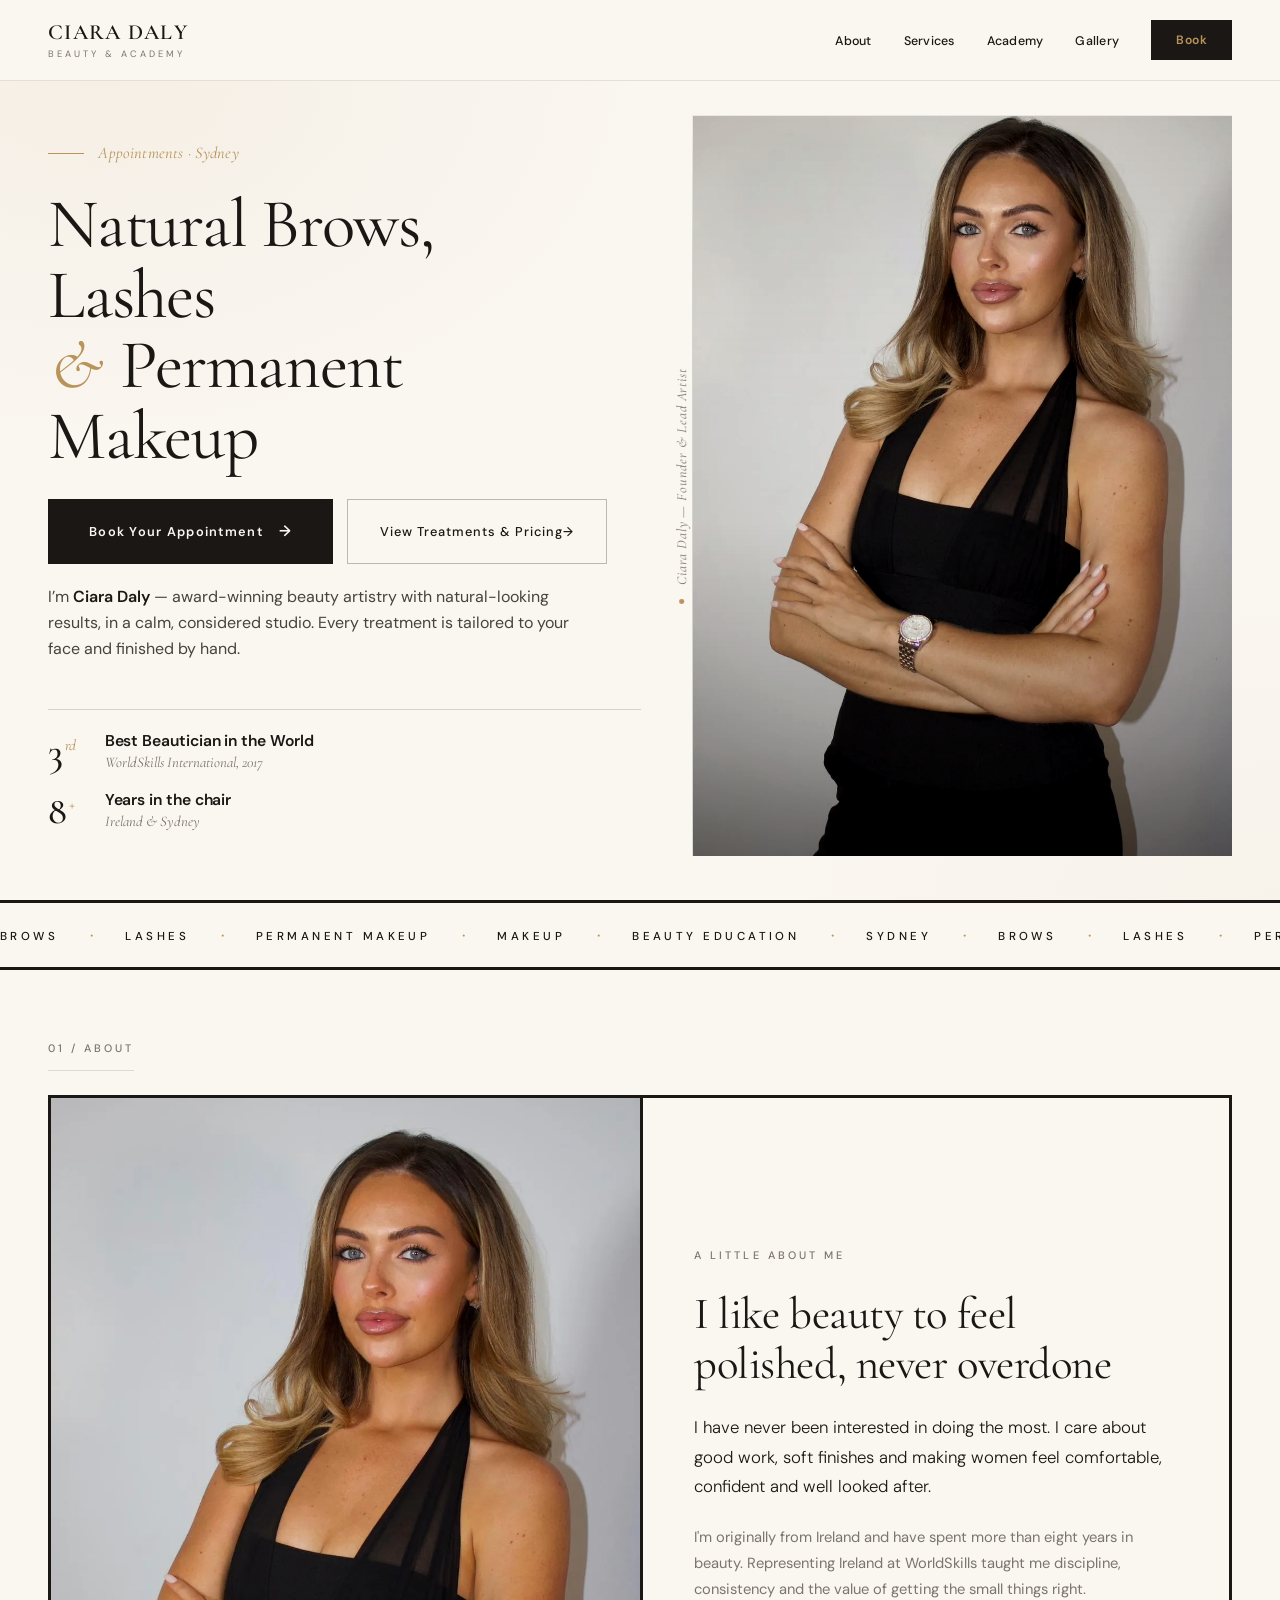
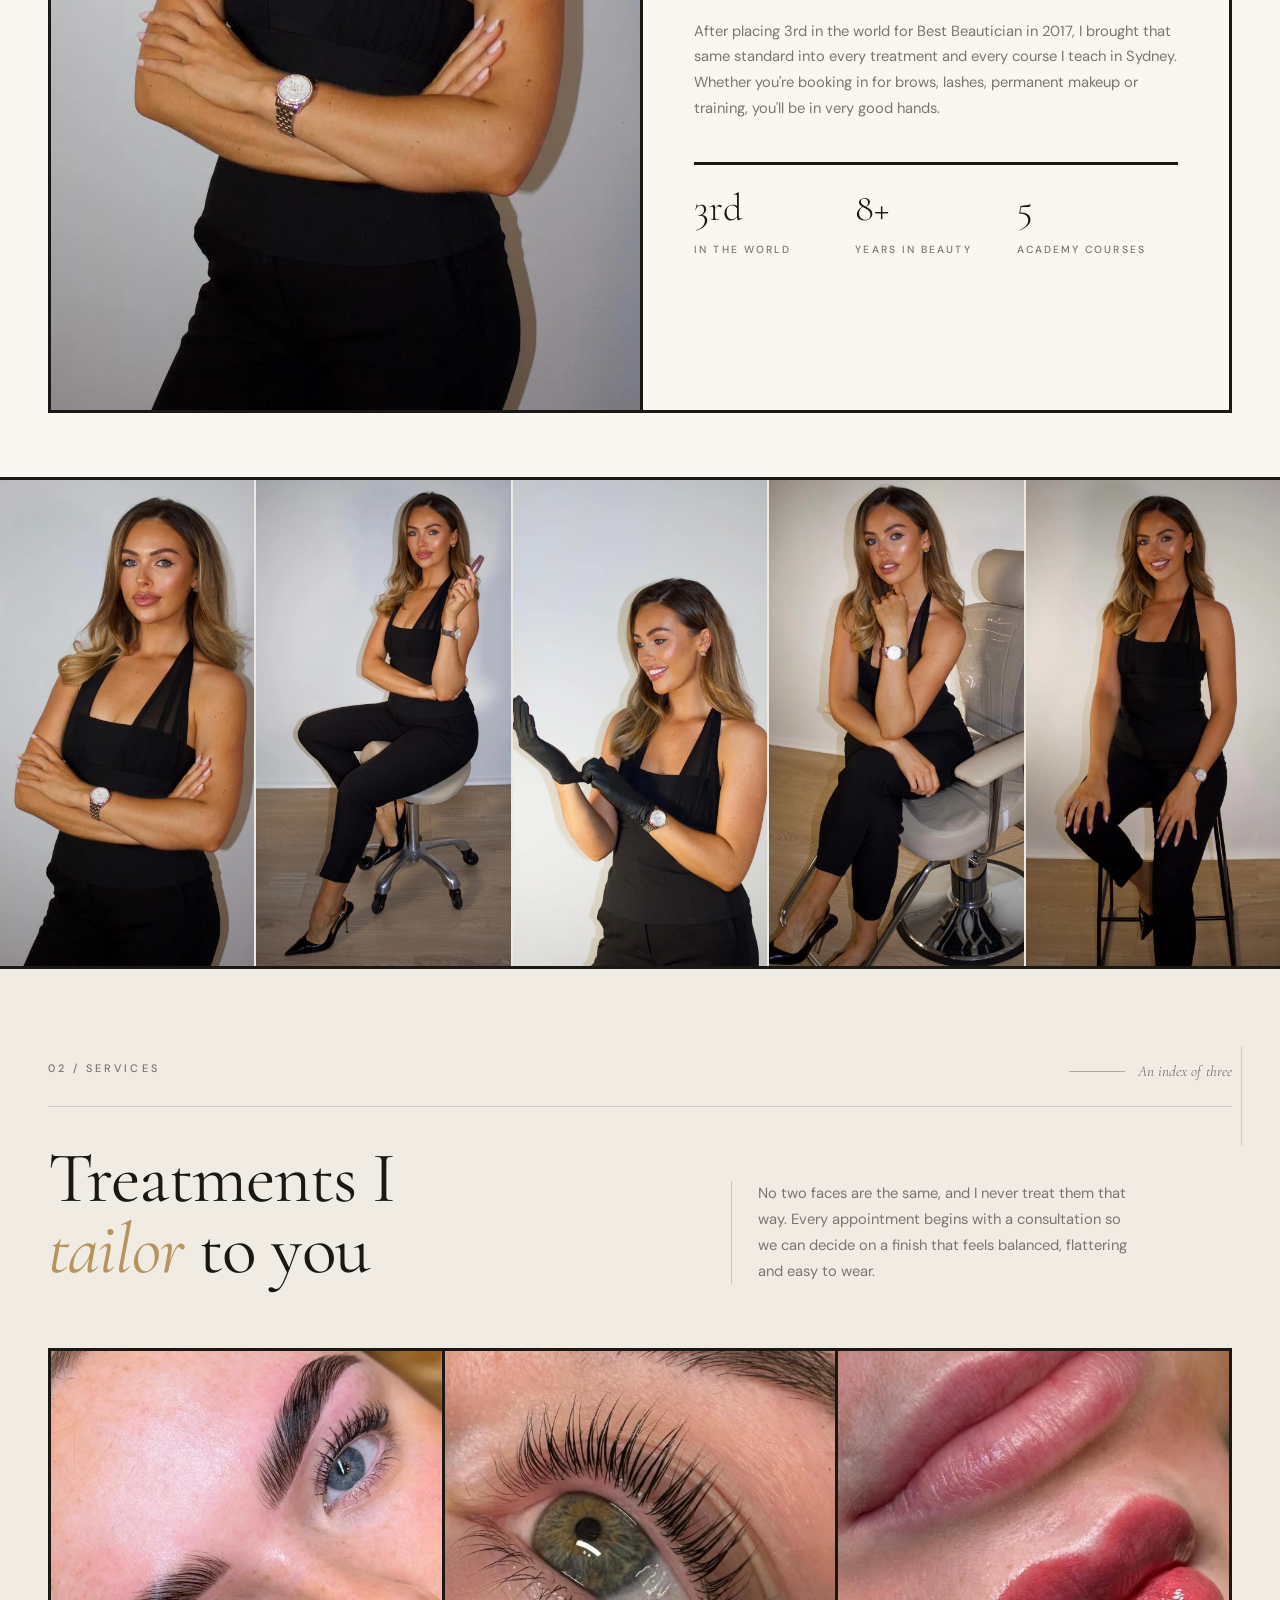
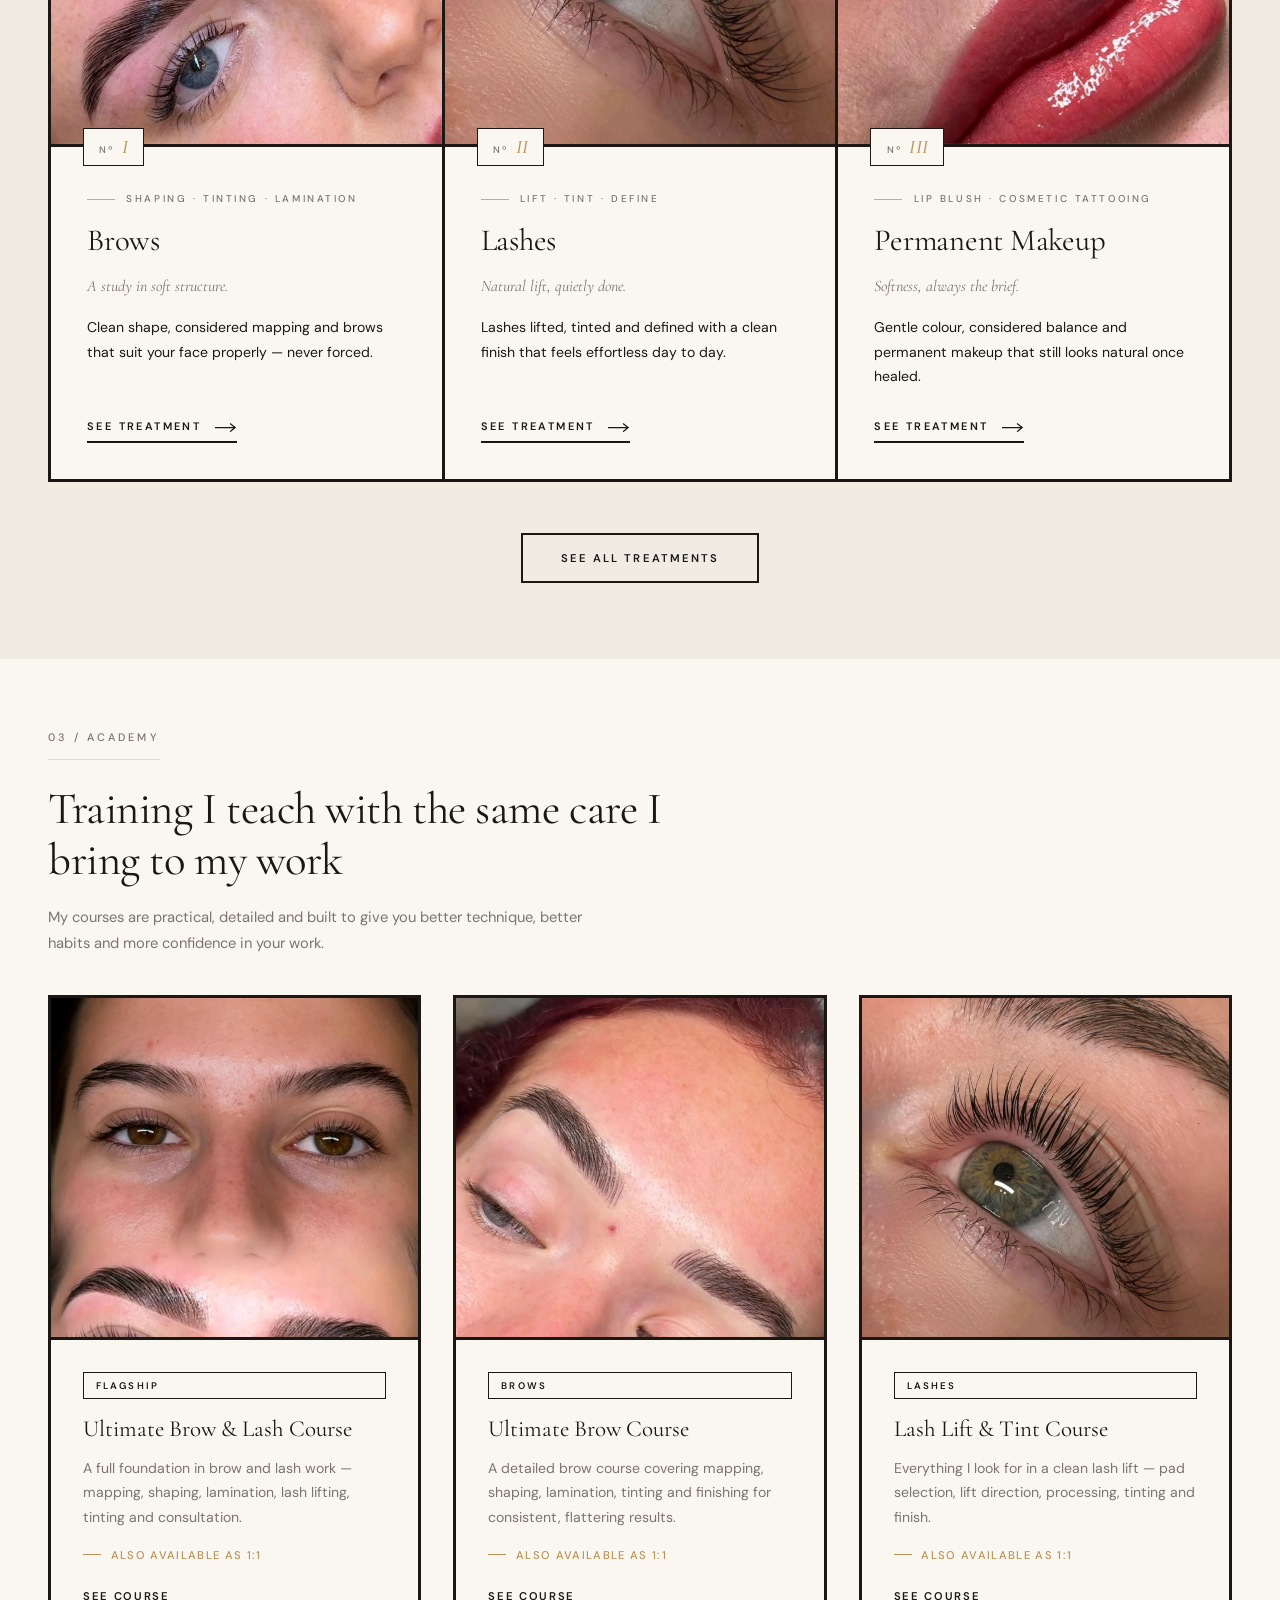
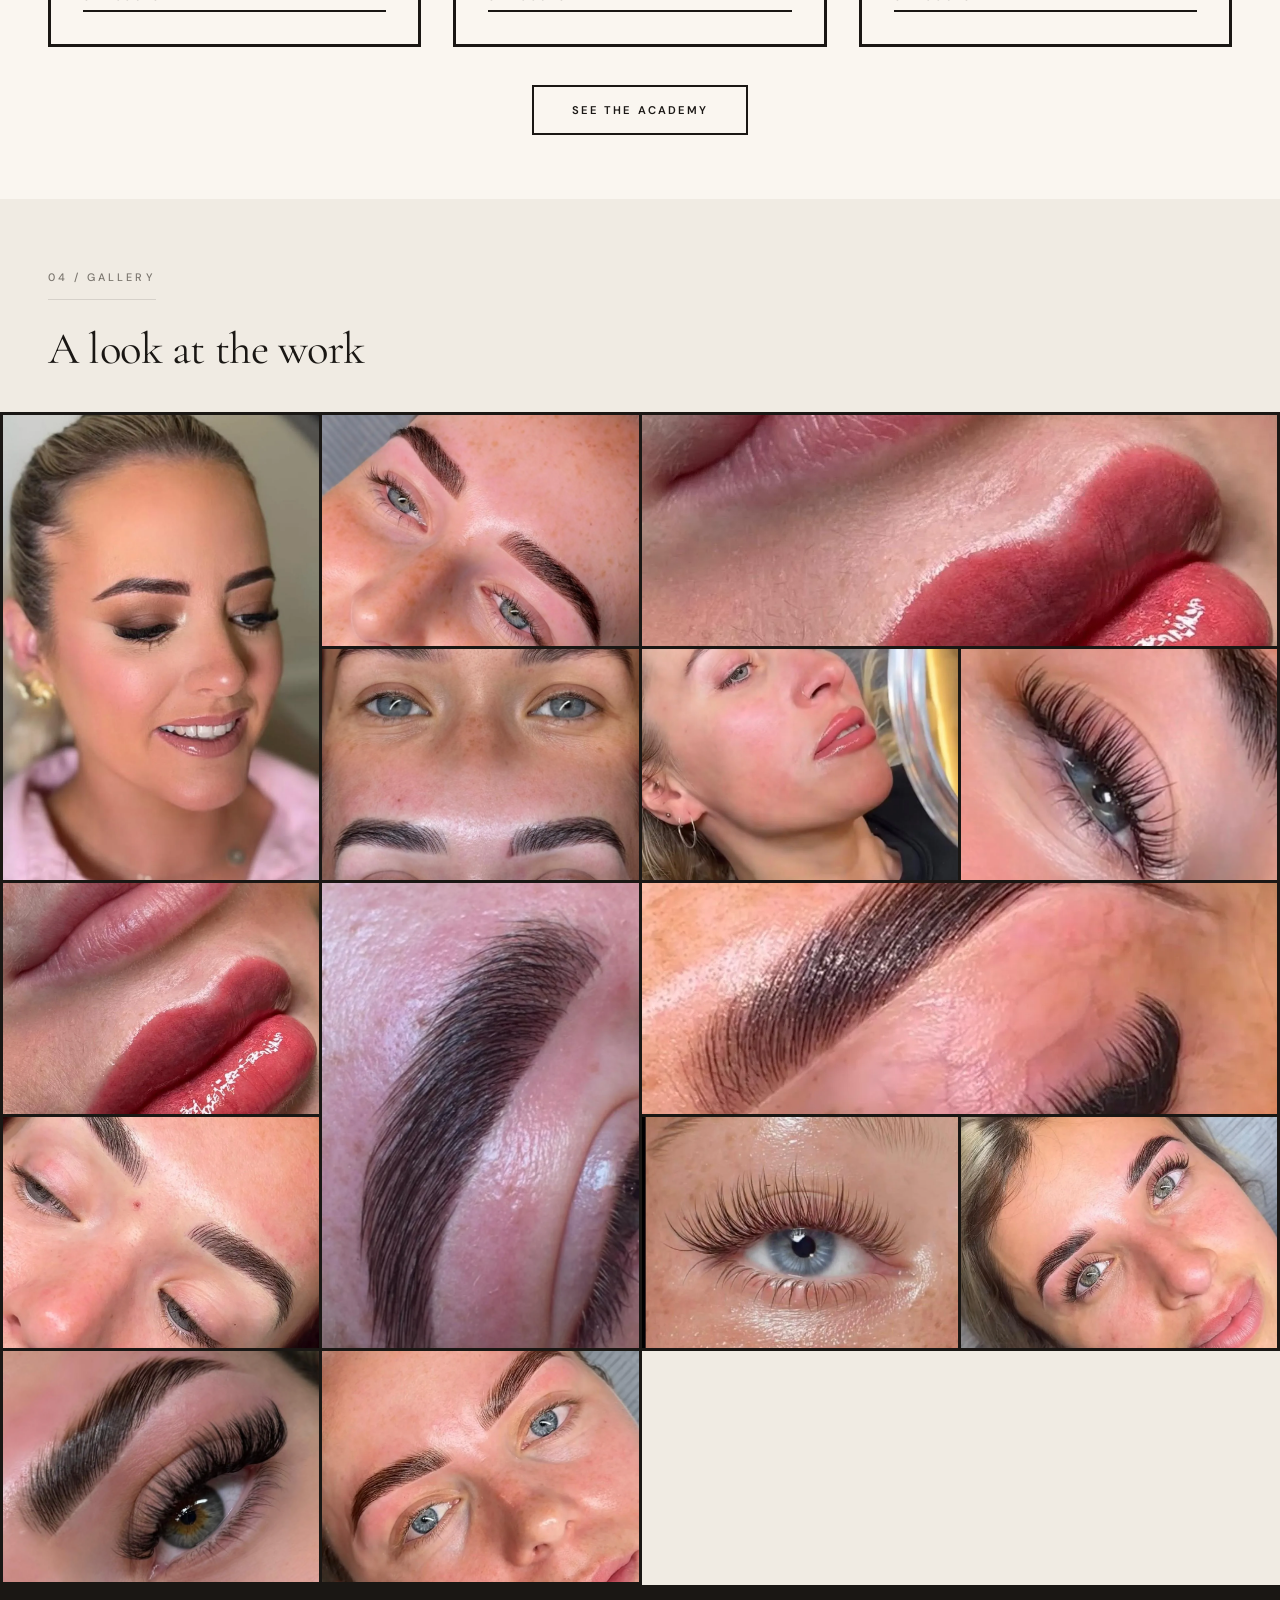
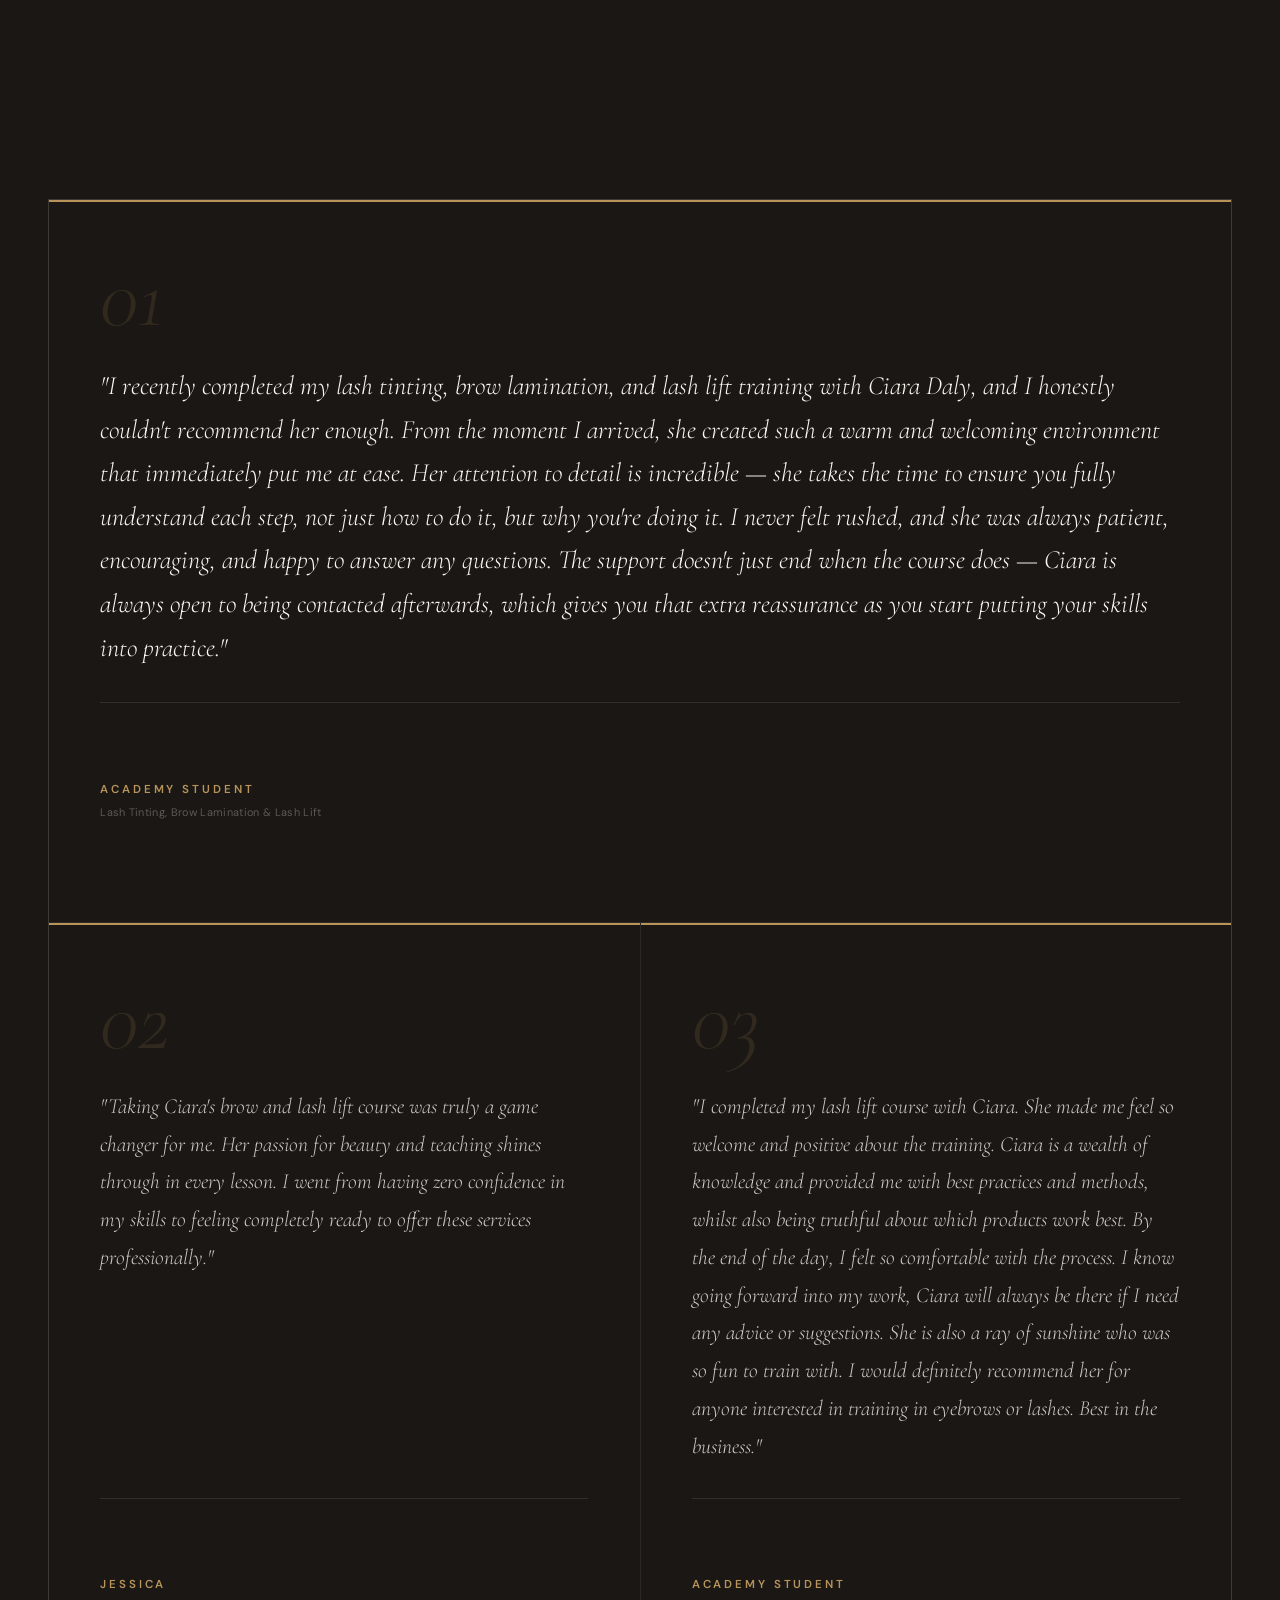
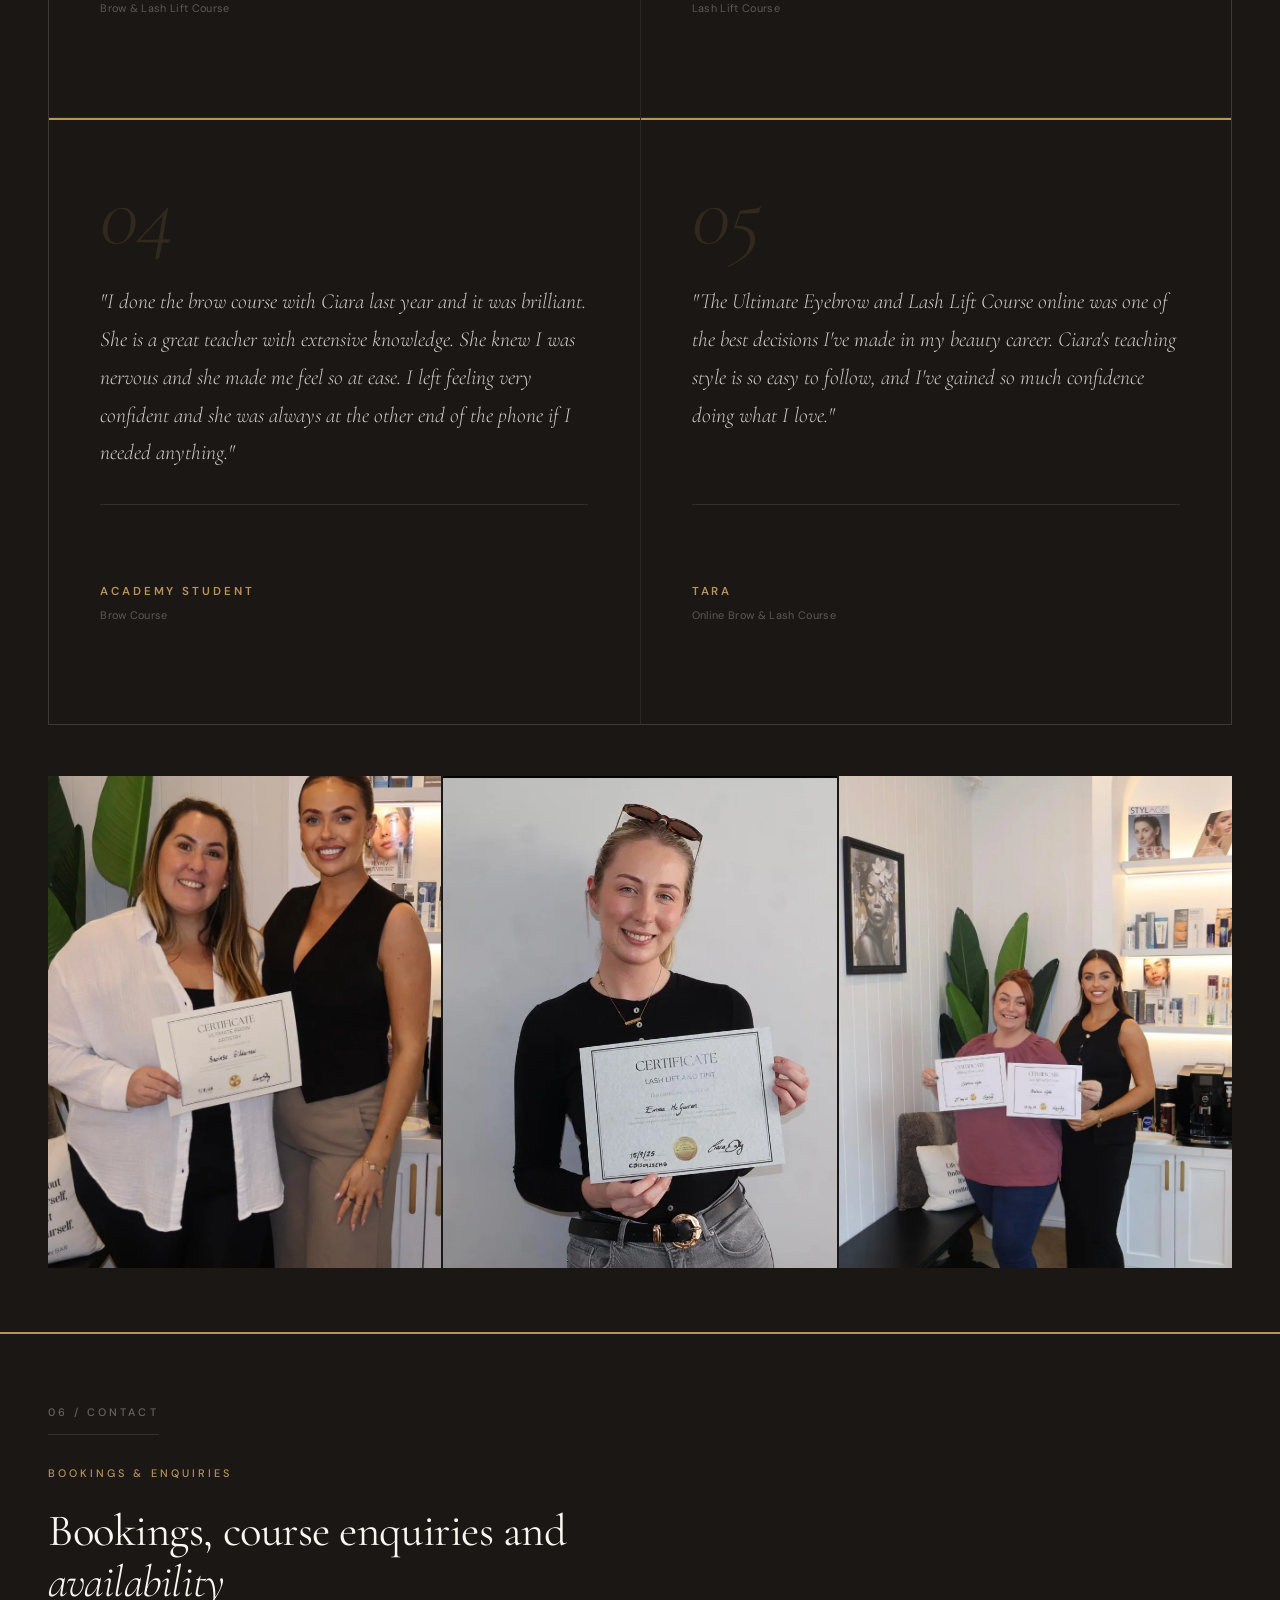
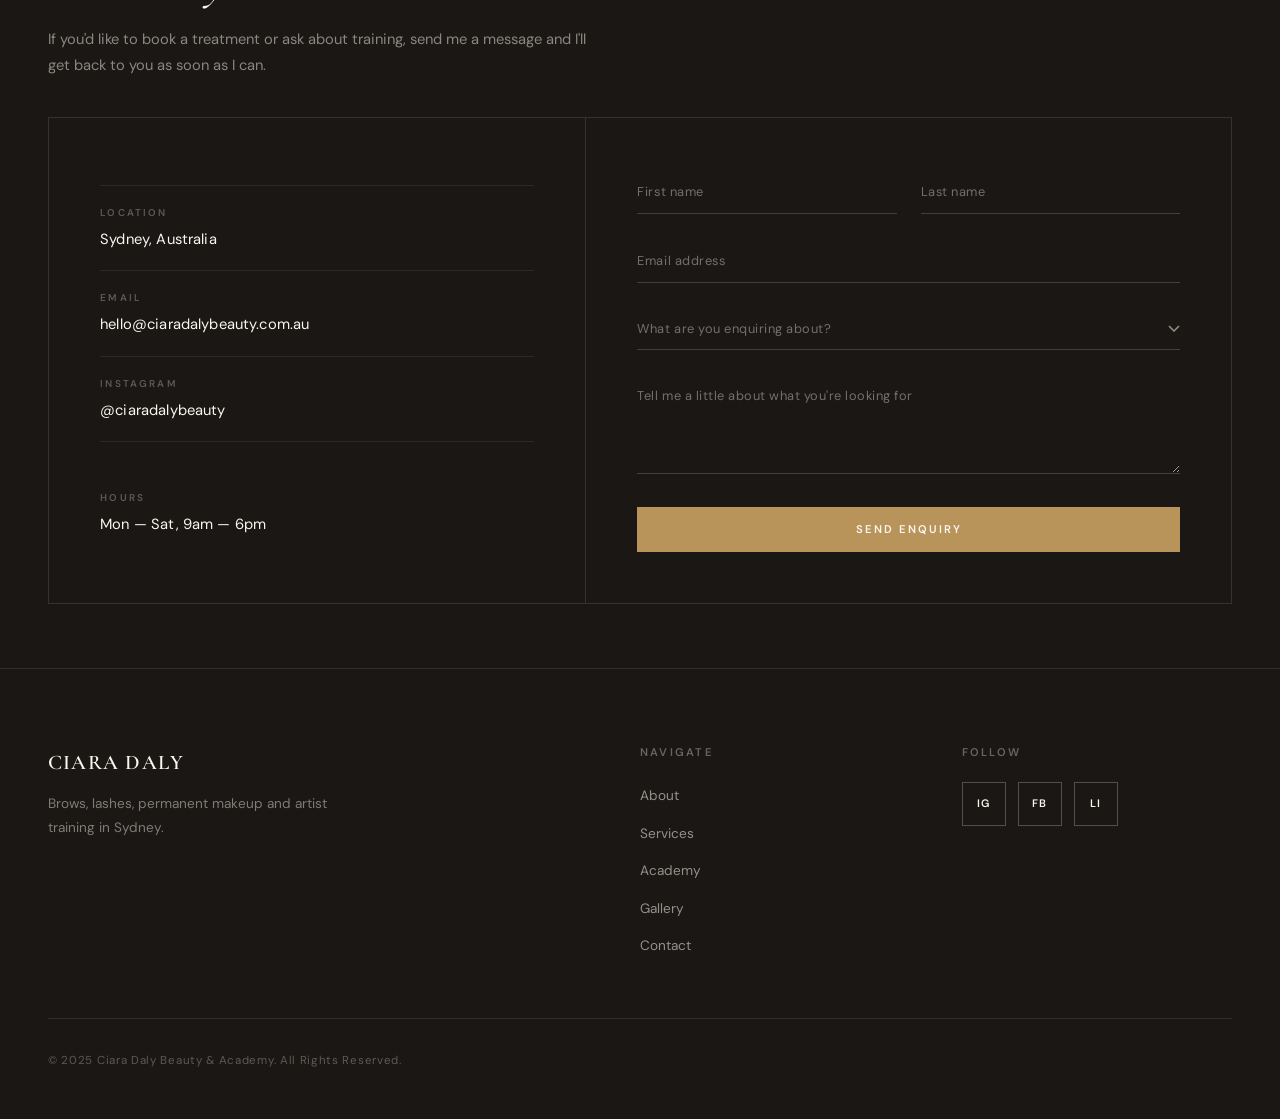
==== commit ce80e642: "Fix broken lip-blush image refs in photo wall Swap missing lip-blush-close-up.webp (deleted in earli" ====
--- a/index.html
+++ b/index.html
@@ -402,7 +402,7 @@
                         <img src="assets/images/ciara-daly-beauty-sydney-hybrid-brows-result.webp" alt="Ciara Daly Beauty Sydney — hybrid brows before and after" width="1444" height="1290" loading="lazy">
                     </div>
                     <div class="photo-wall-item">
-                        <img src="assets/images/ciara-daly-beauty-sydney-lip-blush-close-up.webp" alt="Ciara Daly Beauty Sydney — lip blush permanent makeup close-up" width="1600" height="1224" loading="lazy">
+                        <img src="assets/images/ciara-daly-beauty-sydney-lip-blush-result.webp" alt="Ciara Daly Beauty Sydney — lip blush permanent makeup close-up" width="1600" height="1224" loading="lazy">
                     </div>
                     <div class="photo-wall-item">
                         <img src="assets/images/ciara-daly-beauty-sydney-permanent-makeup-brows-result.webp" alt="Ciara Daly Beauty Sydney — permanent makeup brows before and after" width="1290" height="1576" loading="lazy">
@@ -414,7 +414,7 @@
                         <img src="assets/images/ciara-daly-beauty-sydney-lash-lift-side-view.webp" alt="Ciara Daly Beauty Sydney — lash lift side view result" width="785" height="956" loading="lazy">
                     </div>
                     <div class="photo-wall-item">
-                        <video autoplay muted loop playsinline preload="metadata" poster="assets/images/ciara-daly-beauty-sydney-lip-blush-close-up.webp" width="848" height="480" aria-label="Lip blush treatment">
+                        <video autoplay muted loop playsinline preload="metadata" poster="assets/images/ciara-daly-beauty-sydney-lip-blush-result.webp" width="848" height="480" aria-label="Lip blush treatment">
                             <source src="assets/videos/ciara-daly-beauty-sydney-lip-blush-treatment.mp4" type="video/mp4">
                         </video>
                     </div>
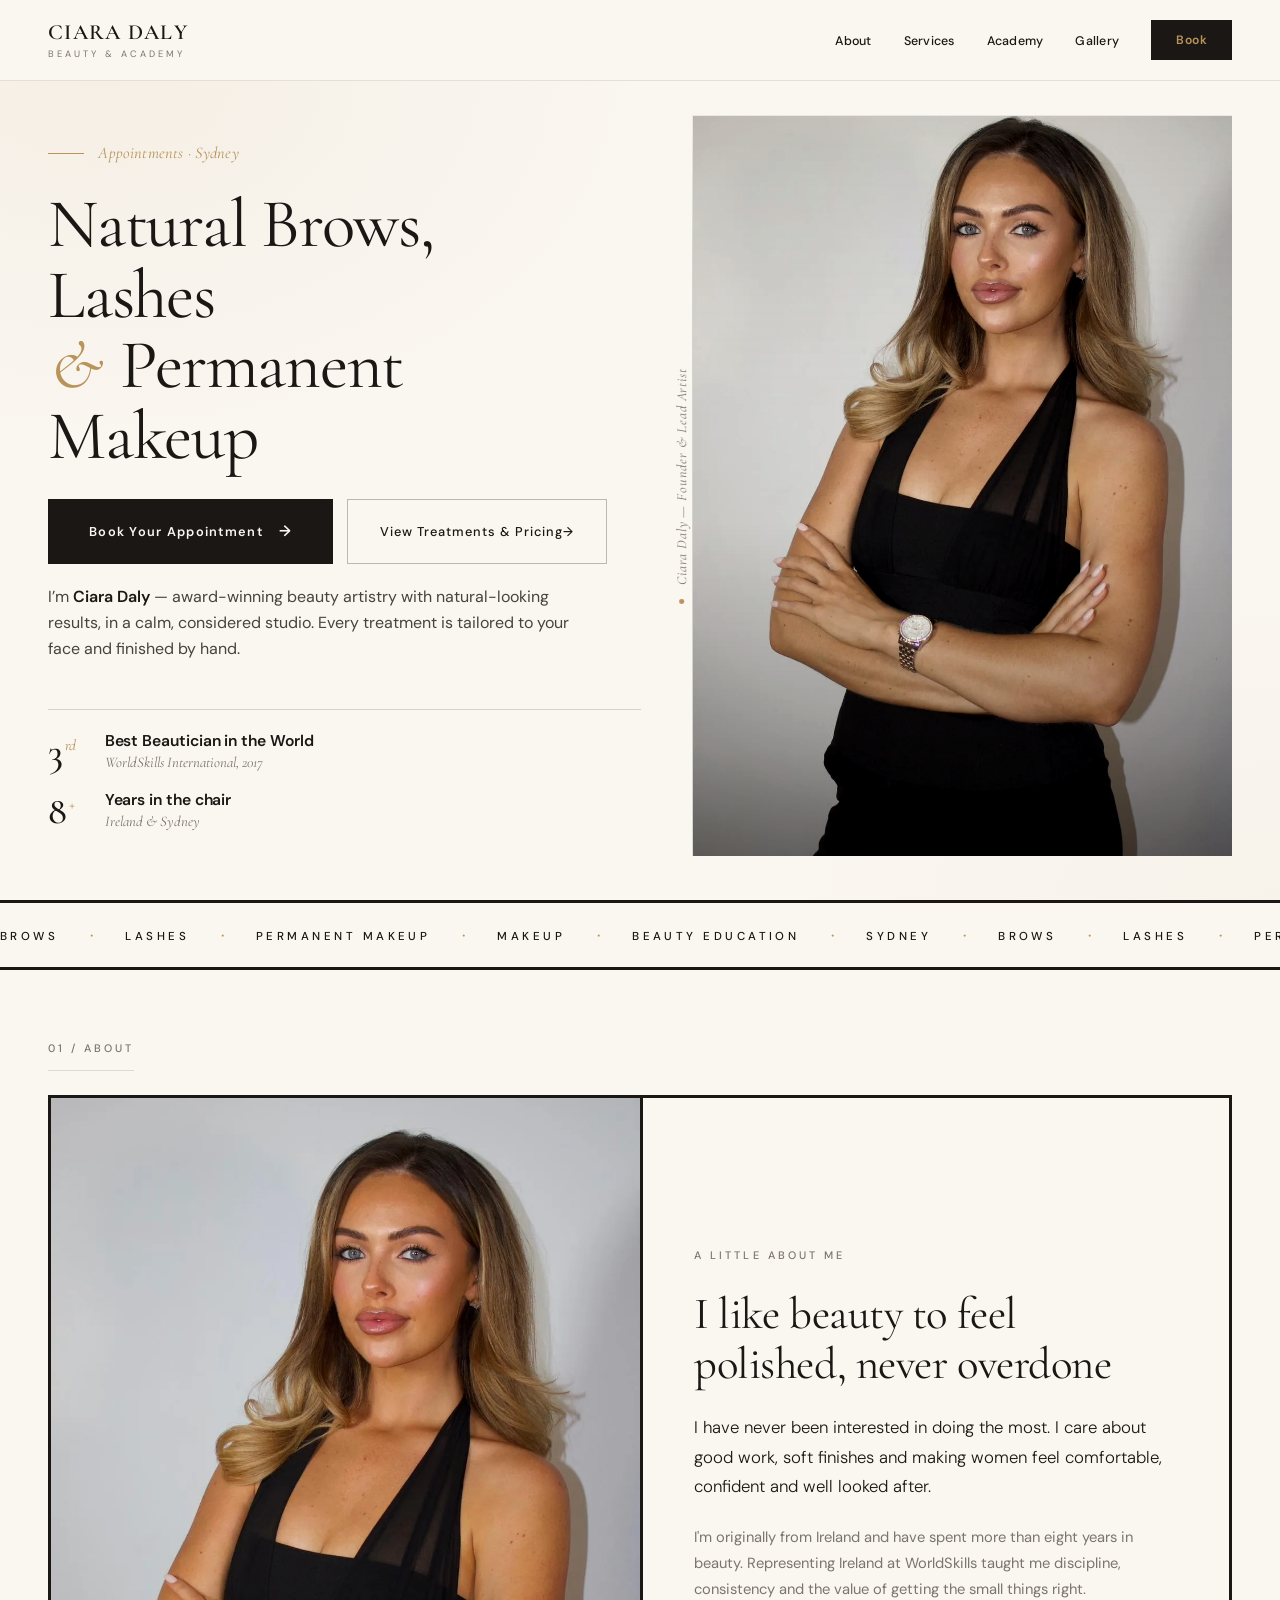
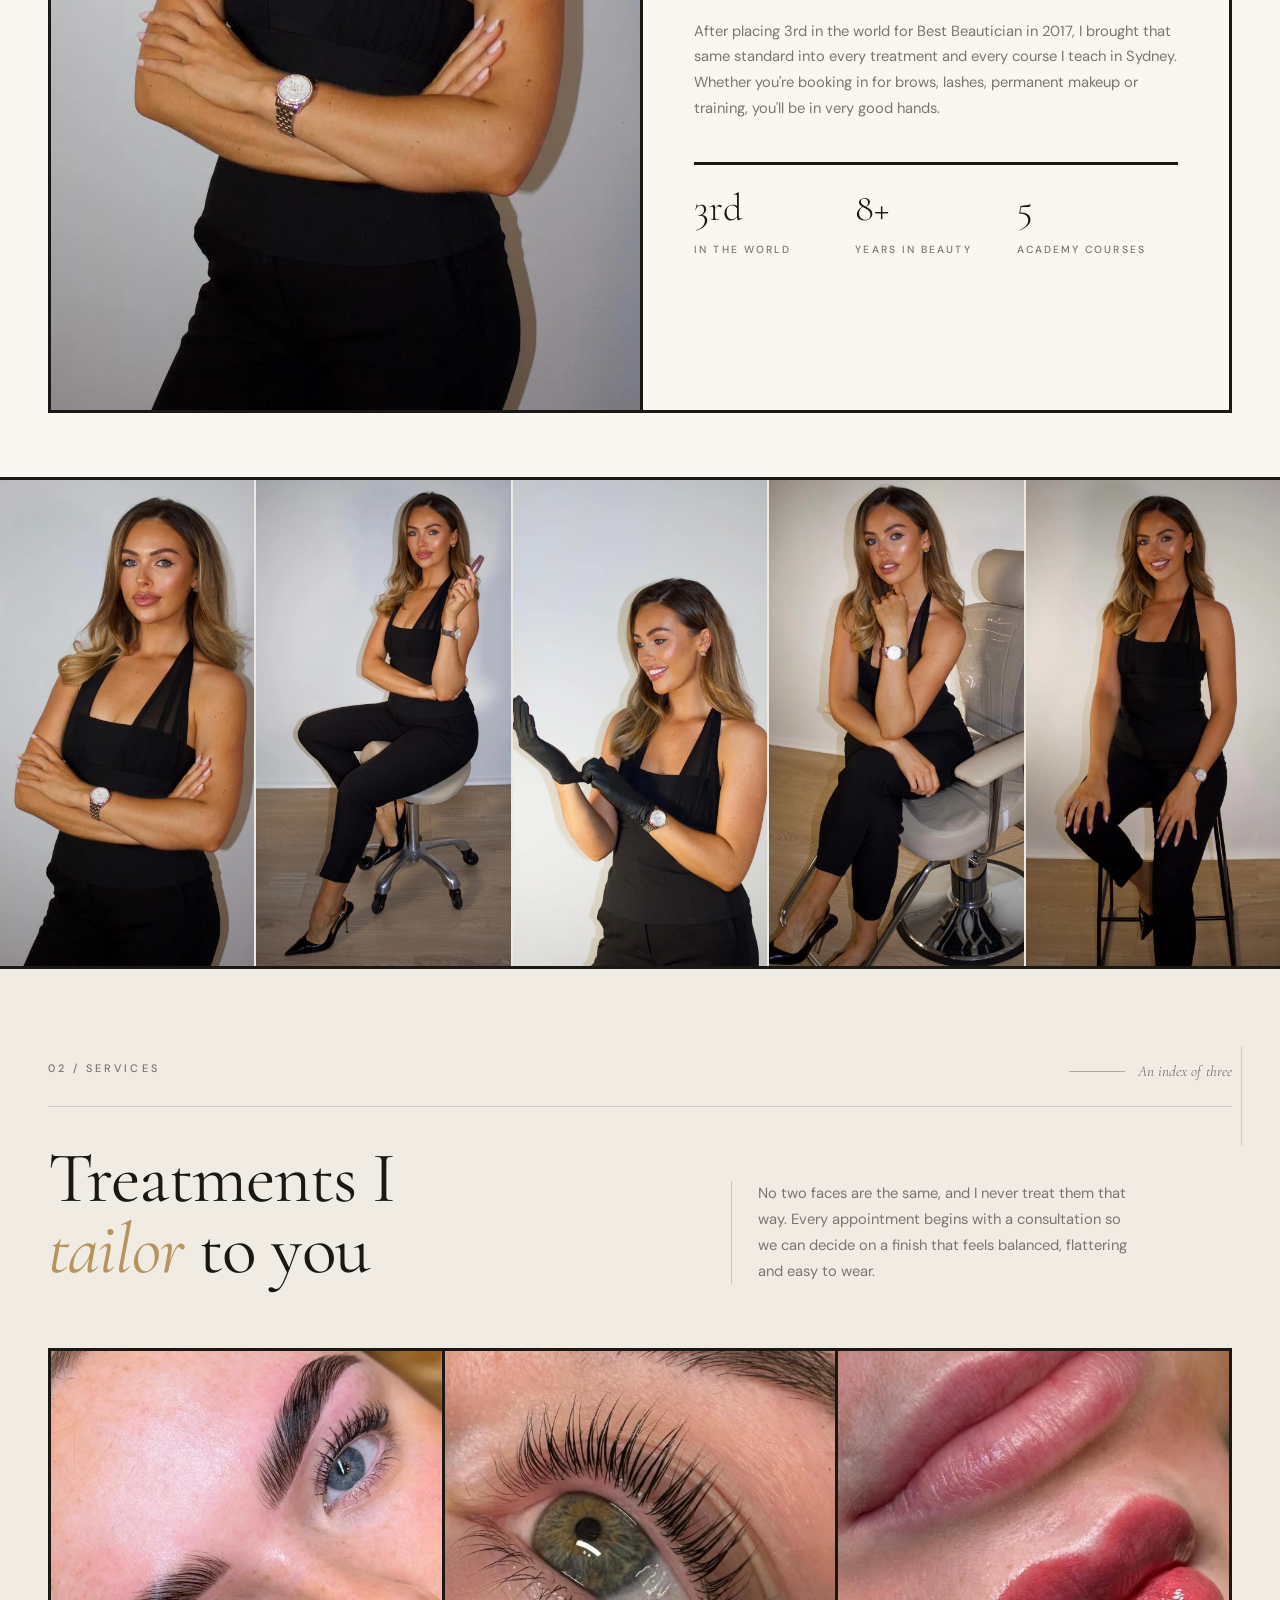
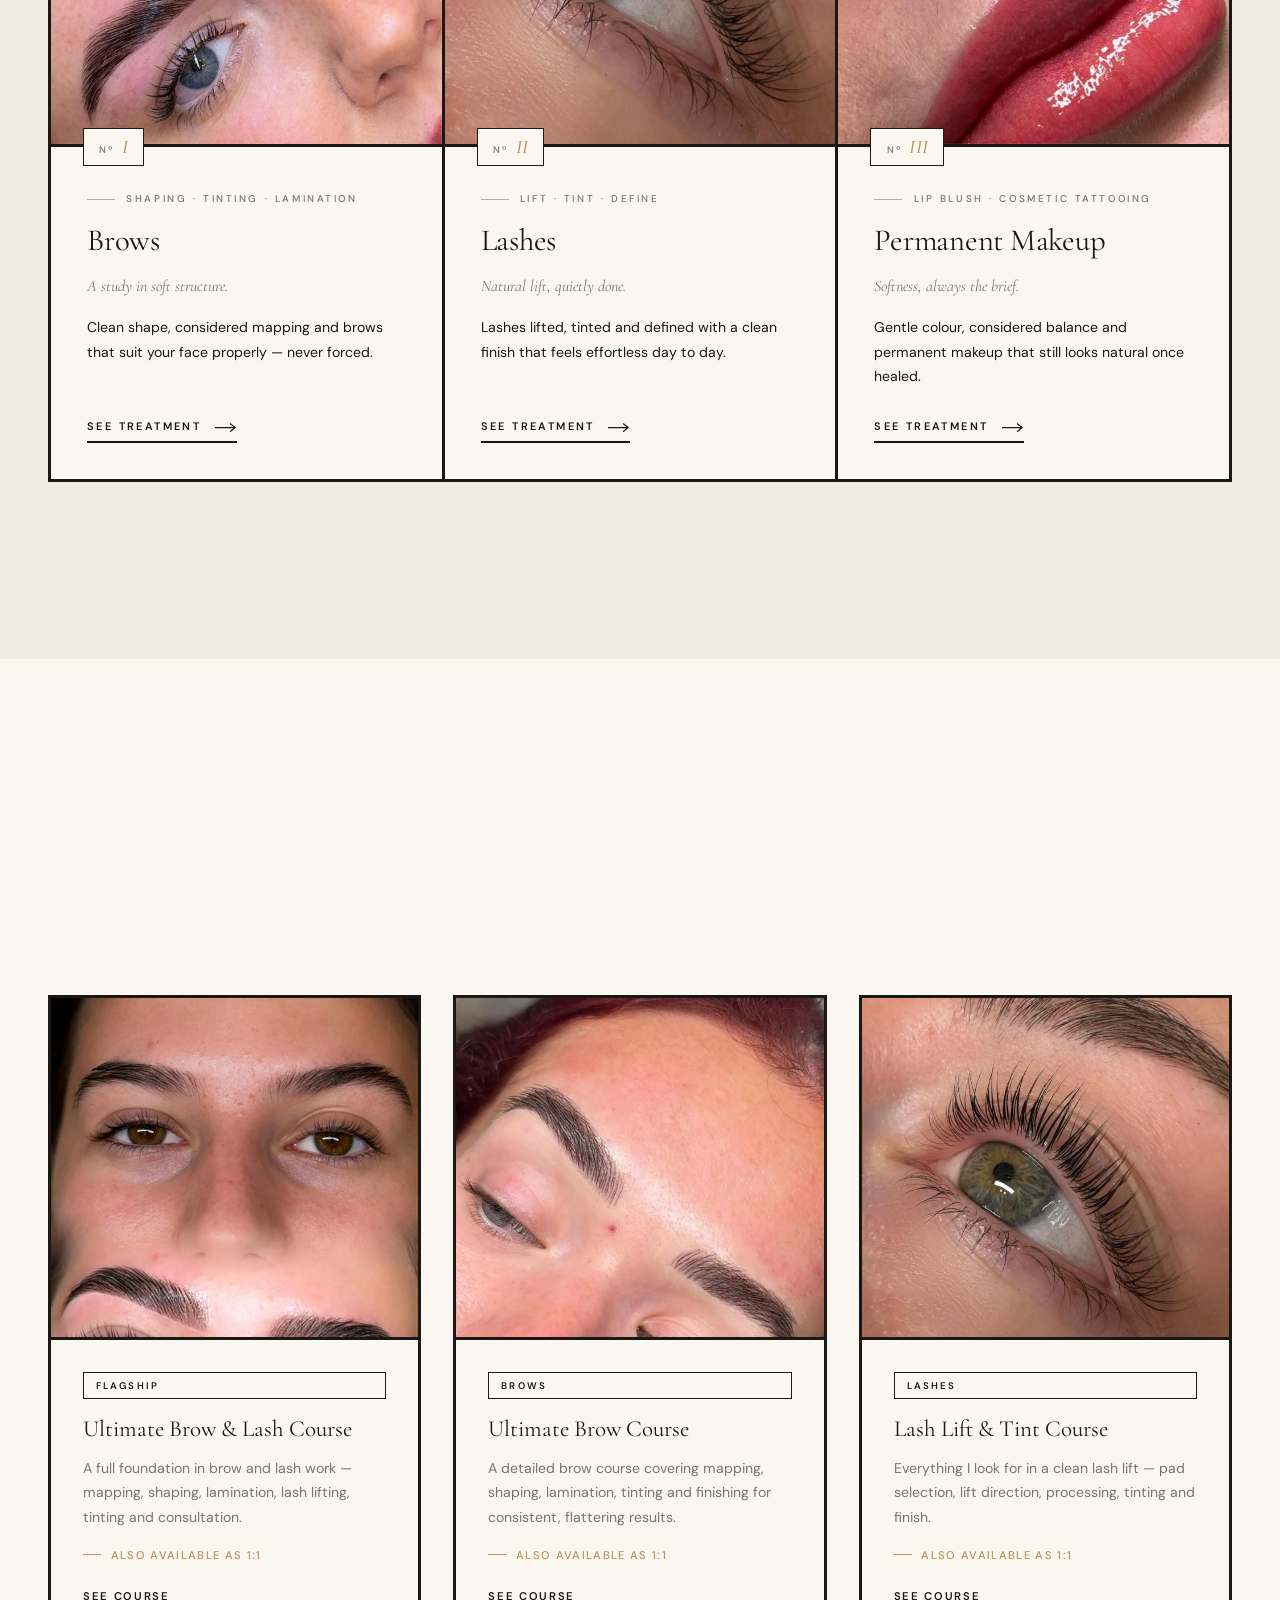
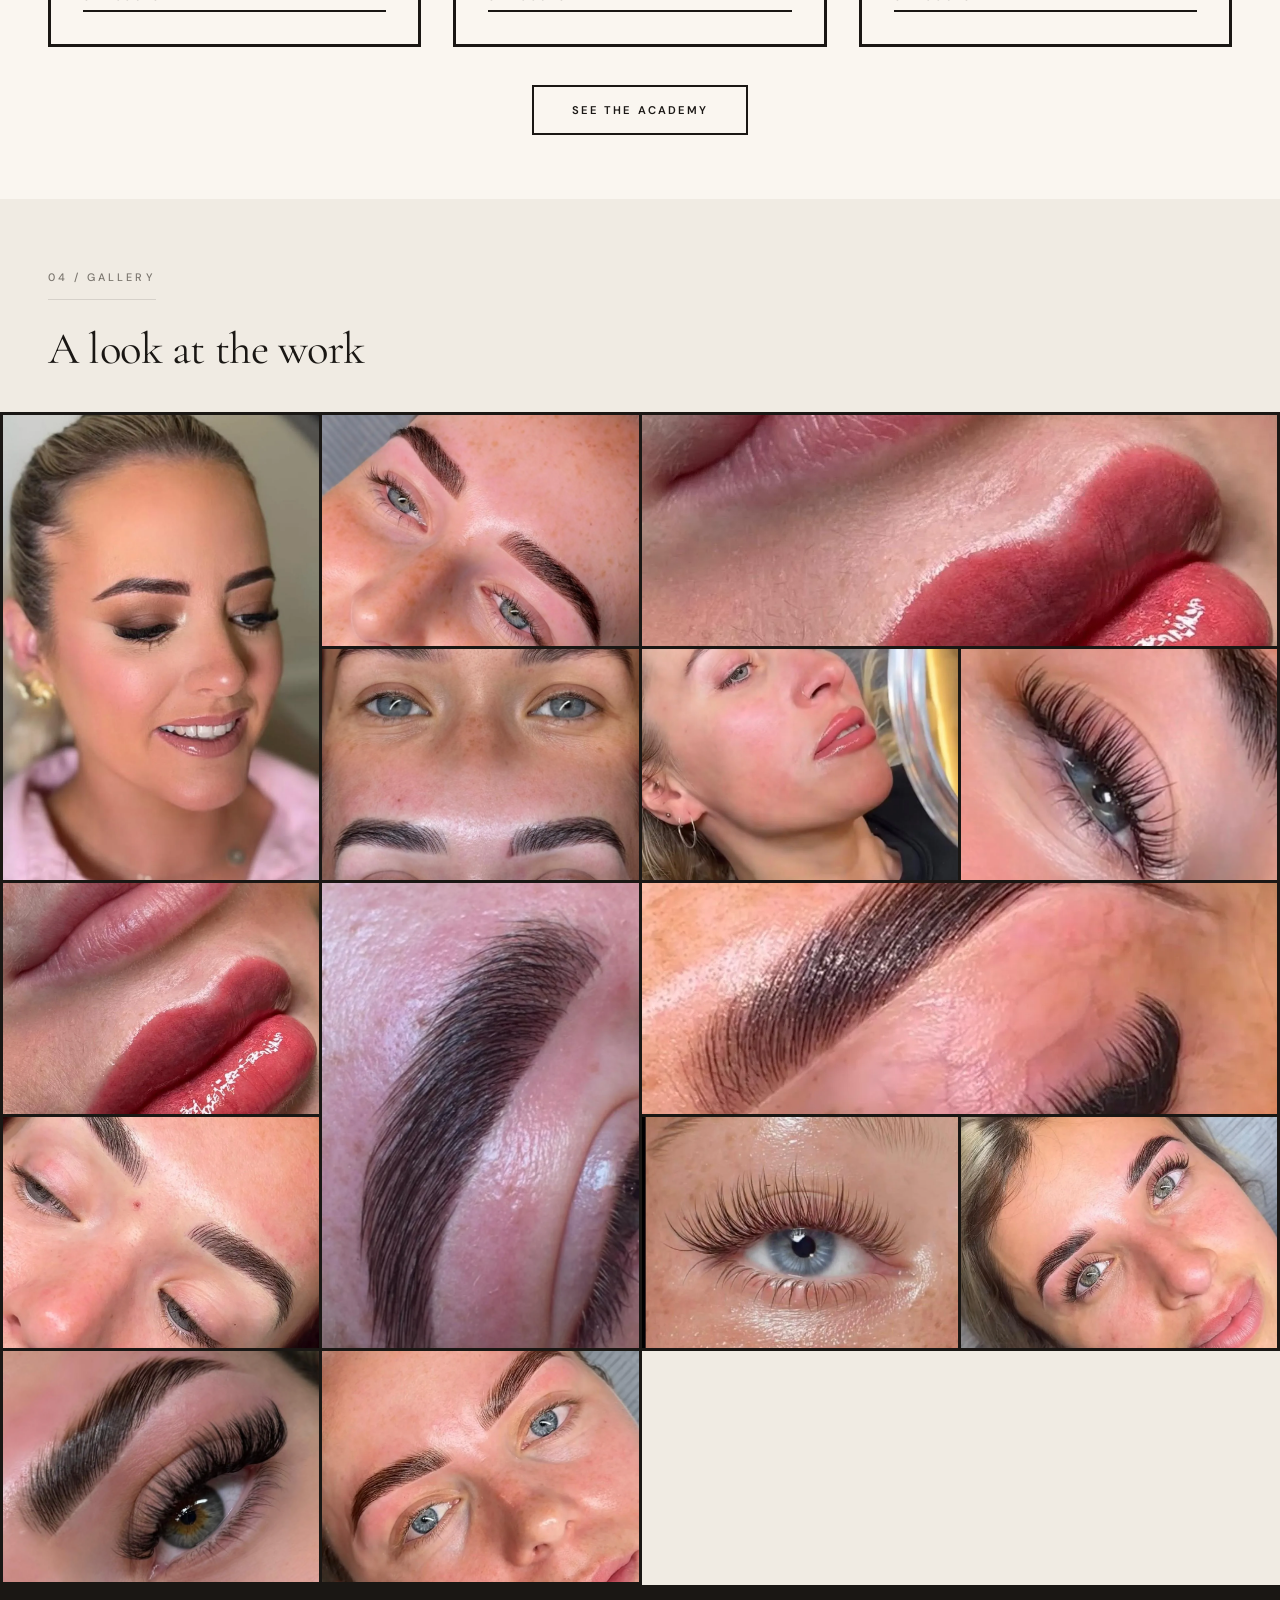
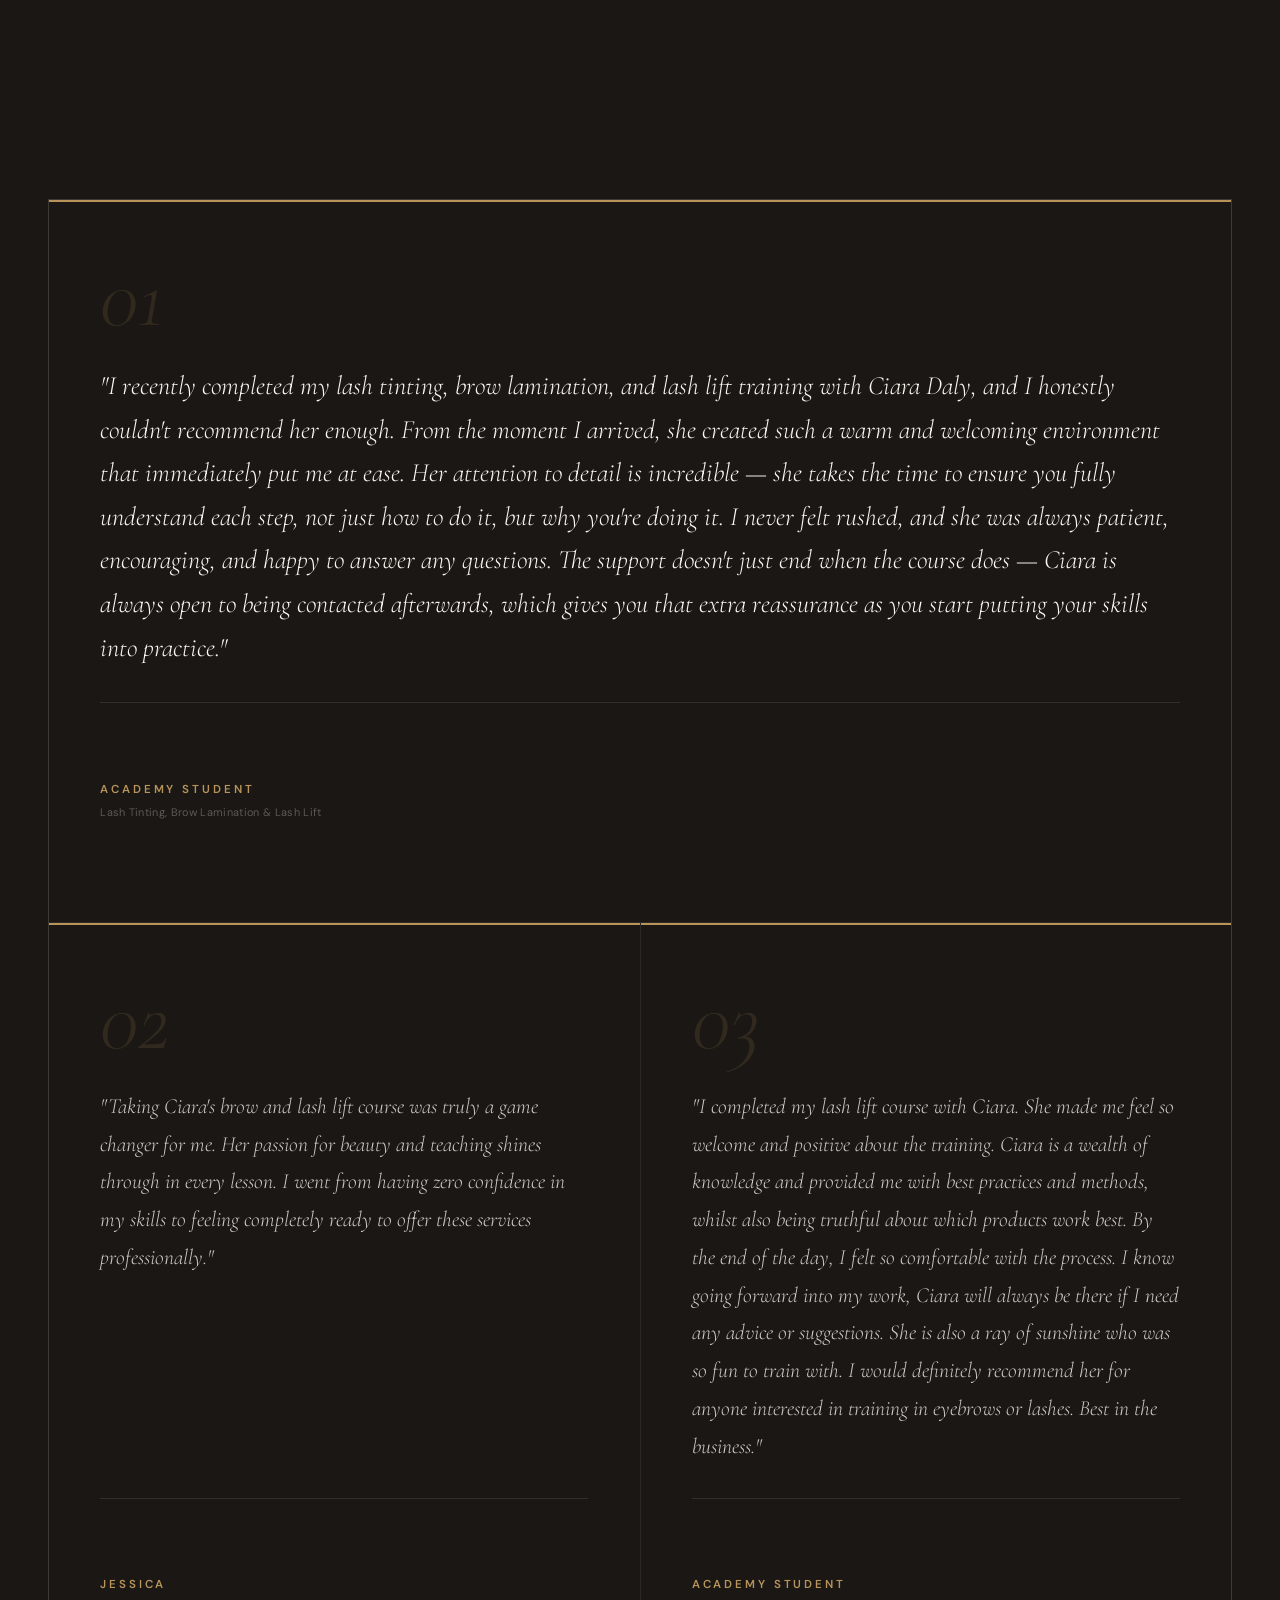
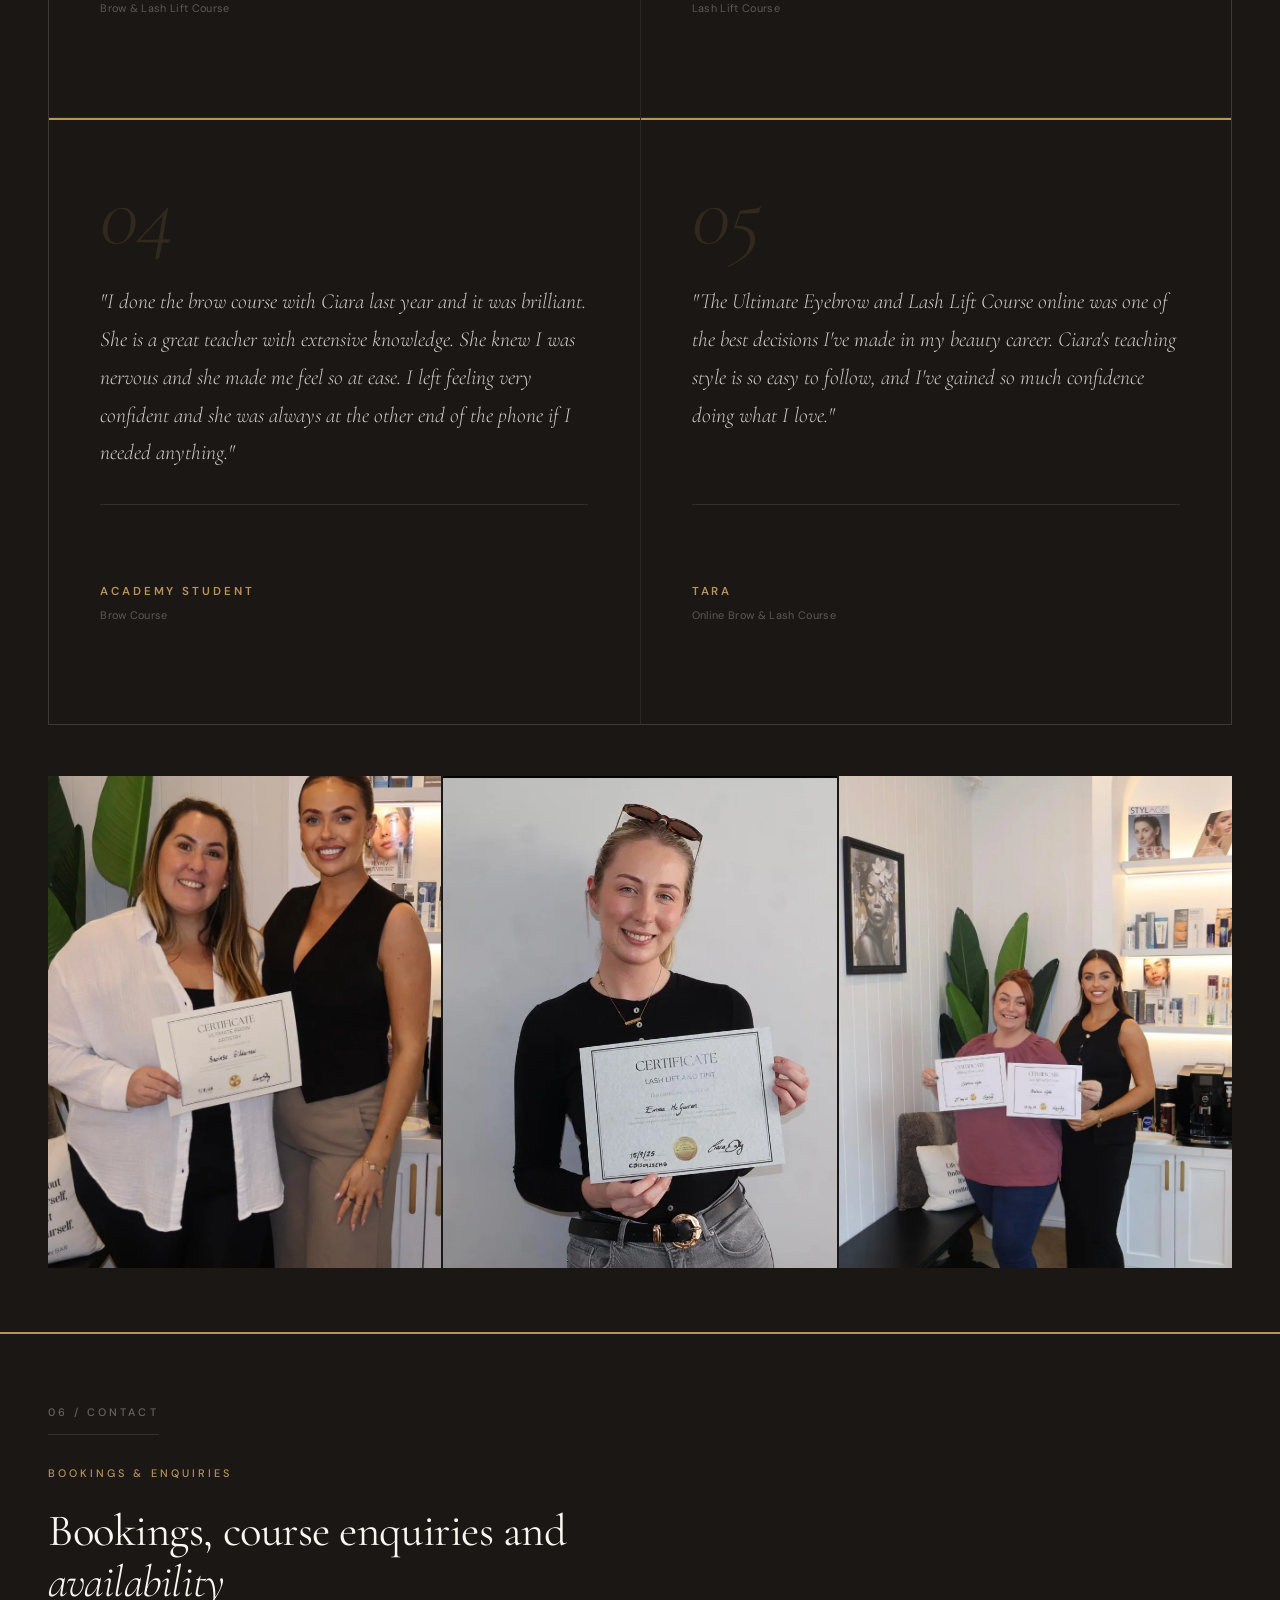
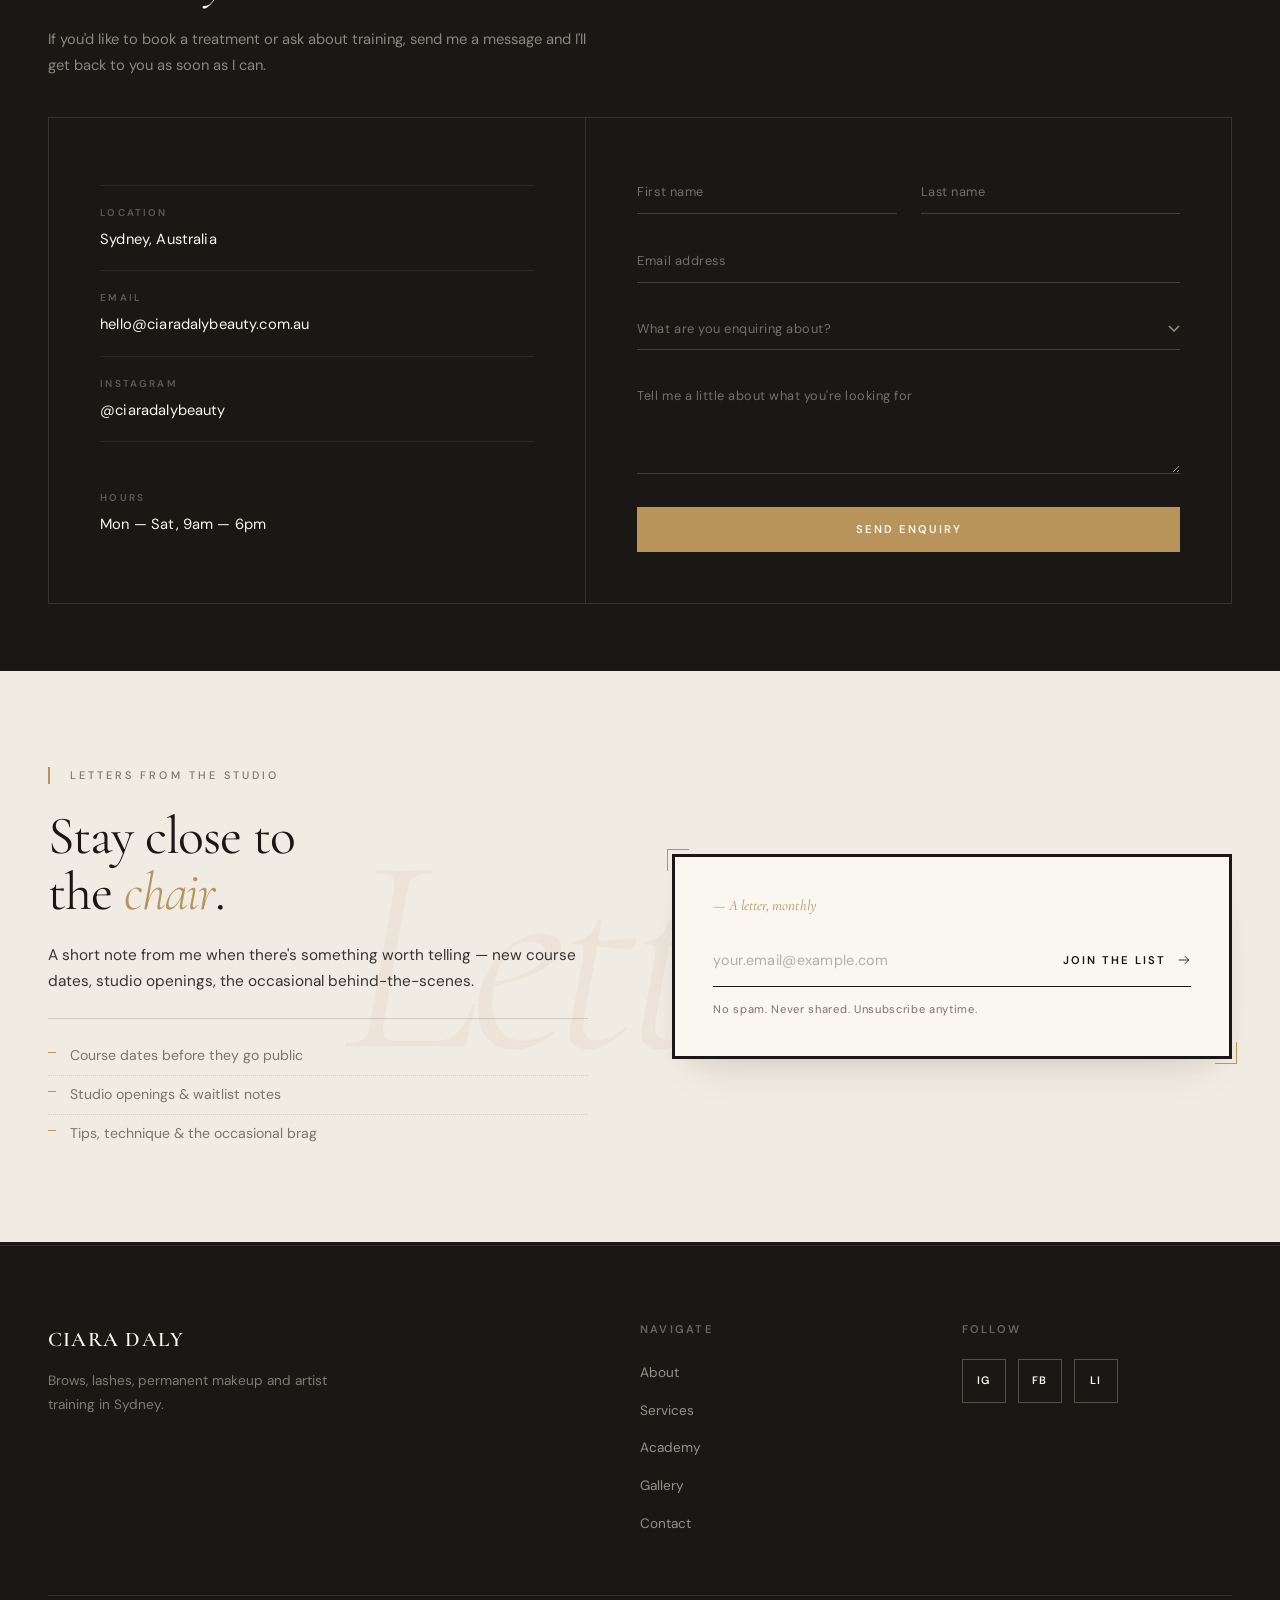
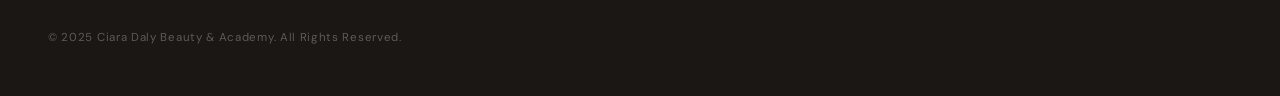
==== commit 55eb0b32: "Add Studio Letters email capture above the footer site-wide Editorial subscription section on cream-" ====
--- a/index.html
+++ b/index.html
@@ -575,6 +575,52 @@
                 </div>
             </div>
         </section>
+        <!-- ============================================
+             STUDIO LETTERS — email capture
+             Editorial subscription card. Cream-dark canvas with
+             a faint italic "Letters" watermark and an inline form.
+             ============================================ -->
+        <section class="studio-letters" data-deco="Letters">
+            <div class="container">
+                <div class="studio-letters-grid fade-up">
+                    <div class="studio-letters-copy">
+                        <span class="eyebrow">Letters from the studio</span>
+                        <h2>Stay close to the <em>chair</em>.</h2>
+                        <p class="studio-letters-lede">A short note from me when there's something worth telling — new course dates, studio openings, the occasional behind-the-scenes.</p>
+                        <ul class="studio-letters-bullets">
+                            <li>Course dates before they go public</li>
+                            <li>Studio openings &amp; waitlist notes</li>
+                            <li>Tips, technique &amp; the occasional brag</li>
+                        </ul>
+                    </div>
+                    <div class="studio-letters-card">
+                        <span class="studio-letters-kicker"><em>— A letter, monthly</em></span>
+                        <form class="studio-letters-form" novalidate aria-labelledby="studio-letters-heading">
+                            <div class="studio-letters-field">
+                                <label for="studio-letters-email" class="visually-hidden">Email address</label>
+                                <input type="email" id="studio-letters-email" name="email" placeholder="your.email@example.com" required autocomplete="email" spellcheck="false">
+                                <button type="submit" class="studio-letters-submit">
+                                    <span>Join the list</span>
+                                    <svg viewBox="0 0 24 24" width="14" height="14" fill="none" stroke="currentColor" stroke-width="1.5" stroke-linecap="square" aria-hidden="true">
+                                        <path d="M4 12h16M14 6l6 6-6 6"/>
+                                    </svg>
+                                </button>
+                            </div>
+                            <p class="studio-letters-note">No spam. Never shared. Unsubscribe anytime.</p>
+                            <div class="studio-letters-success" role="status" aria-live="polite" hidden>
+                                <span class="studio-letters-success-mark" aria-hidden="true">
+                                    <svg viewBox="0 0 24 24" width="14" height="14" fill="none" stroke="currentColor" stroke-width="2.2" stroke-linecap="round" stroke-linejoin="round">
+                                        <path d="M5 13l4 4L19 7"/>
+                                    </svg>
+                                </span>
+                                <p><em>Thanks.</em> You're on the list — first letter on its way.</p>
+                            </div>
+                        </form>
+                    </div>
+                </div>
+            </div>
+        </section>
+
     </main>
 
     <footer>
--- a/style.css
+++ b/style.css
@@ -2005,7 +2005,7 @@
     width: 100%;
     height: 100%;
     object-fit: cover;
-    object-position: top center;
+    object-position: center;
 }
 
 .service-block-text {
@@ -2195,6 +2195,36 @@
     align-self: flex-start;
 }
 
+.training-alt-note {
+    margin-top: 1.75rem;
+    padding: 1rem 1.25rem;
+    background: var(--cream);
+    border: 1px solid rgba(26, 23, 20, 0.12);
+    border-left: 2px solid var(--gold);
+    max-width: 460px;
+    align-self: flex-start;
+}
+
+.training-alt-note p {
+    margin: 0;
+    font-size: 0.9rem;
+    color: var(--charcoal);
+    line-height: 1.5;
+}
+
+.training-alt-note a {
+    color: var(--charcoal);
+    text-decoration: underline;
+    text-decoration-color: var(--gold);
+    text-decoration-thickness: 1px;
+    text-underline-offset: 3px;
+    font-weight: 500;
+}
+
+.training-alt-note a:hover {
+    color: var(--gold);
+}
+
 
 /* =========================================
    CTA BANNER
@@ -2221,6 +2251,1189 @@
 
 
 /* =========================================
+   ACCREDITATION SPOTLIGHT (Academy Page)
+   Editorial cream spread on why training with CDBA travels —
+   matching the mentor / one-on-one / course-list pattern language.
+   ========================================= */
+.accreditation-spotlight {
+    position: relative;
+    padding: clamp(4rem, 6.5vw, 6.5rem) 0 clamp(4rem, 6.5vw, 6.5rem);
+    background: var(--cream);
+    border-top: var(--border-thick);
+    border-bottom: var(--border-thick);
+    overflow: hidden;
+    isolation: isolate;
+}
+
+/* Decorative oversized "BIA" — same editorial trick as .page-hero::before */
+.accreditation-spotlight::before {
+    content: attr(data-deco);
+    position: absolute;
+    bottom: clamp(-1rem, -1vw, -1.5rem);
+    right: clamp(-1rem, -2vw, -3rem);
+    font-family: var(--font-display);
+    font-style: italic;
+    font-weight: 300;
+    font-size: clamp(10rem, 26vw, 30rem);
+    line-height: 0.78;
+    letter-spacing: -0.04em;
+    color: rgba(184, 148, 90, 0.07);
+    pointer-events: none;
+    user-select: none;
+    z-index: 0;
+    white-space: nowrap;
+}
+
+.accreditation-spotlight .container {
+    position: relative;
+    z-index: 1;
+}
+
+/* ---- Editorial intro: copy + certificate ---- */
+.accreditation-intro {
+    display: grid;
+    grid-template-columns: minmax(0, 1.05fr) minmax(0, 1fr);
+    gap: clamp(2.5rem, 5vw, 5rem);
+    align-items: center;
+    margin-bottom: clamp(3rem, 5vw, 4.5rem);
+    padding-bottom: clamp(3rem, 5vw, 4.5rem);
+    border-bottom: var(--border-muted);
+}
+
+.accreditation-copy {
+    max-width: 580px;
+}
+
+/* Eyebrow with gold rule — matches mentor-section / one-on-one pattern */
+.accreditation-copy .eyebrow {
+    padding-left: 1.25rem;
+    border-left: 2px solid var(--gold);
+    line-height: 1.6;
+    margin-bottom: 1.6rem;
+}
+
+.accreditation-copy h2 {
+    font-family: var(--font-display);
+    font-weight: 400;
+    font-size: clamp(2.2rem, 4.2vw, 3.6rem);
+    line-height: 1.04;
+    letter-spacing: -0.02em;
+    color: var(--charcoal);
+    margin-bottom: 1.5rem;
+    max-width: 14ch;
+}
+
+.accreditation-copy h2 em {
+    font-style: italic;
+    font-weight: 300;
+    color: var(--gold);
+}
+
+.accreditation-copy .lead {
+    font-size: 1.02rem;
+    line-height: 1.7;
+    color: var(--charcoal);
+    opacity: 0.85;
+    max-width: 50ch;
+    margin-bottom: 1.2rem;
+    font-family: var(--font-body);
+    font-weight: 400;
+}
+
+.accreditation-copy p:not(.lead) {
+    font-size: 0.92rem;
+    line-height: 1.78;
+    color: var(--muted);
+    max-width: 52ch;
+}
+
+.accreditation-copy p strong {
+    font-weight: 600;
+    color: var(--charcoal);
+}
+
+.accreditation-copy p em {
+    font-style: italic;
+    color: var(--gold);
+    font-weight: 400;
+}
+
+/* ---- Museum-style certificate display ---- */
+.accreditation-cert {
+    position: relative;
+    margin: 0;
+    max-width: 540px;
+    justify-self: end;
+    width: 100%;
+}
+
+.accreditation-cert::before {
+    /* Gold corner mark — small editorial detail */
+    content: '';
+    position: absolute;
+    top: -10px;
+    left: -10px;
+    width: 28px;
+    height: 28px;
+    border-top: 1.5px solid var(--gold);
+    border-left: 1.5px solid var(--gold);
+    z-index: 2;
+    pointer-events: none;
+}
+
+.accreditation-cert::after {
+    content: '';
+    position: absolute;
+    bottom: 78px;
+    right: -10px;
+    width: 28px;
+    height: 28px;
+    border-bottom: 1.5px solid var(--gold);
+    border-right: 1.5px solid var(--gold);
+    z-index: 2;
+    pointer-events: none;
+}
+
+.accreditation-cert-mat {
+    position: relative;
+    background: var(--cream-dark);
+    padding: clamp(1rem, 2.2vw, 1.75rem);
+    border: 1px solid rgba(26, 23, 20, 0.14);
+    box-shadow:
+        0 28px 48px -28px rgba(26, 23, 20, 0.22),
+        0 10px 22px -14px rgba(184, 148, 90, 0.18);
+}
+
+.accreditation-cert-mat::before {
+    content: '';
+    position: absolute;
+    inset: 8px;
+    border: 1px solid rgba(26, 23, 20, 0.08);
+    pointer-events: none;
+    z-index: 1;
+}
+
+.accreditation-cert-mat img {
+    width: 100%;
+    height: auto;
+    display: block;
+    position: relative;
+    z-index: 0;
+}
+
+.accreditation-cert figcaption {
+    margin-top: 1.1rem;
+    padding-top: 0.9rem;
+    border-top: 1px solid rgba(26, 23, 20, 0.18);
+    display: flex;
+    flex-direction: column;
+    gap: 0.4rem;
+}
+
+.cert-credential {
+    font-family: var(--font-display);
+    font-style: italic;
+    font-weight: 400;
+    font-size: 1.1rem;
+    color: var(--charcoal);
+    letter-spacing: 0.005em;
+    line-height: 1.2;
+}
+
+.cert-meta {
+    font-family: var(--font-body);
+    font-size: 0.6rem;
+    font-weight: 500;
+    letter-spacing: 0.28em;
+    text-transform: uppercase;
+    color: var(--muted);
+}
+
+/* ---- Three tenets — same visual language as .course-list ---- */
+.accreditation-tenets {
+    list-style: none;
+    display: grid;
+    grid-template-columns: repeat(3, minmax(0, 1fr));
+    gap: 0;
+    border-top: 1px solid rgba(26, 23, 20, 0.16);
+}
+
+.accreditation-tenets li {
+    display: grid;
+    grid-template-columns: clamp(48px, 5vw, 70px) 1fr;
+    gap: clamp(0.85rem, 1.6vw, 1.3rem);
+    padding: clamp(1.75rem, 3vw, 2.4rem) clamp(1.5rem, 2.4vw, 2.25rem);
+    align-items: start;
+    border-right: 1px solid rgba(26, 23, 20, 0.16);
+    position: relative;
+}
+
+.accreditation-tenets li:first-child {
+    padding-left: 0;
+}
+
+.accreditation-tenets li:last-child {
+    padding-right: 0;
+    border-right: none;
+}
+
+.tenet-number {
+    font-family: var(--font-display);
+    font-style: italic;
+    font-weight: 300;
+    font-size: clamp(2.2rem, 3.6vw, 3.2rem);
+    color: var(--gold);
+    line-height: 0.95;
+    opacity: 0.9;
+    padding-top: 0.05em;
+}
+
+.tenet-content h3 {
+    font-family: var(--font-display);
+    font-size: clamp(1.15rem, 1.6vw, 1.35rem);
+    font-weight: 500;
+    letter-spacing: 0.005em;
+    color: var(--charcoal);
+    margin-bottom: 0.6rem;
+    line-height: 1.2;
+}
+
+.tenet-content p {
+    font-size: 0.88rem;
+    line-height: 1.65;
+    color: var(--muted);
+    max-width: 36ch;
+}
+
+
+/* =========================================
+   ULTIMATE BROWS — COURSE DETAIL
+   Schedule, learning outcomes, pricing tiers.
+   ========================================= */
+.course-detail {
+    padding: clamp(4rem, 7vw, 7rem) 0 clamp(4rem, 6vw, 6rem);
+    background: var(--cream);
+    scroll-margin-top: 100px;
+}
+
+/* Variant — second course-detail in a row gets a thick rule above to separate */
+.course-detail-bordered {
+    border-top: var(--border-thick);
+}
+
+.course-detail-head {
+    max-width: 720px;
+    margin-bottom: clamp(2.5rem, 4vw, 3.5rem);
+}
+
+.course-detail-eyebrow {
+    display: flex;
+    align-items: center;
+    gap: 1.2rem;
+    margin-bottom: 1.4rem;
+    flex-wrap: wrap;
+}
+
+.course-detail-flag {
+    display: inline-flex;
+    align-items: center;
+    gap: 0.5rem;
+    font-family: var(--font-body);
+    font-size: 0.62rem;
+    font-weight: 600;
+    letter-spacing: 0.22em;
+    text-transform: uppercase;
+    color: var(--charcoal);
+    background: var(--gold-light);
+    padding: 0.4rem 0.85rem;
+}
+
+.course-detail-flag::before {
+    content: '✦';
+    color: var(--charcoal);
+    font-size: 0.7rem;
+}
+
+.course-detail-title {
+    font-family: var(--font-display);
+    font-size: clamp(2.6rem, 5.5vw, 4.8rem);
+    font-weight: 400;
+    line-height: 1;
+    letter-spacing: -0.02em;
+    margin-bottom: 1.2rem;
+}
+
+.course-detail-title em {
+    font-style: italic;
+    font-weight: 300;
+    color: var(--gold);
+}
+
+.course-detail-lede {
+    font-size: 1.05rem;
+    line-height: 1.7;
+    max-width: 60ch;
+    color: var(--charcoal);
+    opacity: 0.78;
+}
+
+/* ---- Pricing block ---- */
+.course-pricing {
+    display: grid;
+    grid-template-columns: minmax(0, 1.1fr) minmax(0, 1fr) minmax(0, 0.85fr);
+    gap: clamp(1.25rem, 2vw, 1.75rem);
+    margin-bottom: clamp(3.5rem, 6vw, 5.5rem);
+    align-items: stretch;
+}
+
+.price-card {
+    position: relative;
+    display: flex;
+    flex-direction: column;
+    background: var(--cream);
+    border: var(--border-thick);
+    padding: clamp(1.75rem, 2.6vw, 2.25rem) clamp(1.5rem, 2.4vw, 2rem);
+    transition: transform 0.4s var(--ease-out);
+}
+
+.price-card:hover {
+    transform: translateY(-4px);
+}
+
+.price-card-feature {
+    background: var(--charcoal);
+    color: var(--cream);
+    border-color: var(--charcoal);
+}
+
+.price-card-tag {
+    position: absolute;
+    top: -1px;
+    right: clamp(1.25rem, 2vw, 1.75rem);
+    transform: translateY(-50%);
+    background: var(--gold);
+    color: var(--cream);
+    font-family: var(--font-body);
+    font-size: 0.6rem;
+    font-weight: 600;
+    letter-spacing: 0.22em;
+    text-transform: uppercase;
+    padding: 0.45rem 0.85rem;
+}
+
+.price-card-head {
+    border-bottom: 1px solid rgba(26, 23, 20, 0.14);
+    padding-bottom: 1.25rem;
+    margin-bottom: 1.25rem;
+}
+
+.price-card-feature .price-card-head {
+    border-bottom-color: rgba(250, 246, 240, 0.16);
+}
+
+.price-eyebrow {
+    display: block;
+    font-family: var(--font-body);
+    font-size: 0.62rem;
+    font-weight: 600;
+    letter-spacing: 0.28em;
+    text-transform: uppercase;
+    color: var(--muted);
+    margin-bottom: 0.85rem;
+}
+
+.price-card-feature .price-eyebrow {
+    color: var(--gold-light);
+}
+
+.price-amount {
+    font-family: var(--font-display);
+    font-weight: 400;
+    font-size: clamp(2.8rem, 5vw, 4rem);
+    line-height: 1;
+    letter-spacing: -0.025em;
+    color: var(--charcoal);
+    display: flex;
+    align-items: flex-start;
+    gap: 0.35rem;
+}
+
+.price-card-feature .price-amount {
+    color: var(--cream);
+}
+
+.price-amount sup {
+    font-size: 0.42em;
+    font-weight: 300;
+    margin-top: 0.45em;
+    color: var(--gold);
+    font-style: italic;
+}
+
+.price-currency {
+    font-family: var(--font-body);
+    font-size: 0.6rem;
+    font-weight: 500;
+    letter-spacing: 0.28em;
+    text-transform: uppercase;
+    color: var(--muted);
+    align-self: flex-end;
+    margin-bottom: 0.6em;
+    margin-left: auto;
+}
+
+.price-card-feature .price-currency {
+    color: rgba(250, 246, 240, 0.5);
+}
+
+.price-desc {
+    font-size: 0.92rem;
+    line-height: 1.65;
+    color: var(--muted);
+    margin-bottom: 1.5rem;
+    max-width: 36ch;
+}
+
+.price-card-feature .price-desc {
+    color: rgba(250, 246, 240, 0.7);
+}
+
+.price-includes {
+    list-style: none;
+    margin-bottom: 1.75rem;
+    flex-grow: 1;
+}
+
+.price-includes li {
+    position: relative;
+    font-size: 0.88rem;
+    line-height: 1.5;
+    padding: 0.55rem 0 0.55rem 1.5rem;
+    border-bottom: 1px dotted rgba(26, 23, 20, 0.15);
+    color: var(--charcoal);
+}
+
+.price-card-feature .price-includes li {
+    color: rgba(250, 246, 240, 0.88);
+    border-bottom-color: rgba(250, 246, 240, 0.13);
+}
+
+.price-includes li::before {
+    content: '';
+    position: absolute;
+    left: 0;
+    top: 1.05rem;
+    width: 14px;
+    height: 1px;
+    background: var(--gold);
+}
+
+.price-includes li:last-child {
+    border-bottom: none;
+}
+
+.price-includes li em {
+    font-style: italic;
+    color: var(--muted);
+    font-family: var(--font-display);
+    font-size: 1.02em;
+}
+
+.price-cta {
+    align-self: flex-start;
+    width: 100%;
+    margin-top: auto;
+}
+
+.price-card-feature .btn-gold.price-cta {
+    background: var(--gold);
+    border-color: var(--gold);
+    color: var(--charcoal);
+}
+
+.price-card-feature .btn-outline.price-cta {
+    color: var(--cream);
+    border-color: var(--cream);
+}
+
+.price-deposit {
+    background: var(--cream-dark);
+    border-left: 3px solid var(--gold);
+    padding: clamp(1.5rem, 2.4vw, 2rem);
+    display: flex;
+    flex-direction: column;
+    justify-content: center;
+}
+
+.price-deposit h4 {
+    font-family: var(--font-body);
+    font-size: 0.62rem;
+    font-weight: 600;
+    letter-spacing: 0.28em;
+    text-transform: uppercase;
+    color: var(--gold);
+    margin-bottom: 0.85rem;
+}
+
+.price-deposit p {
+    font-size: 0.9rem;
+    line-height: 1.7;
+    color: var(--charcoal);
+    opacity: 0.85;
+}
+
+.price-deposit strong {
+    font-weight: 600;
+    color: var(--charcoal);
+    opacity: 1;
+}
+
+/* ---- Detail grid ---- */
+.course-detail-grid {
+    display: grid;
+    grid-template-columns: minmax(0, 1.1fr) minmax(0, 1fr);
+    gap: clamp(2.5rem, 5vw, 5rem);
+    align-items: start;
+    margin-bottom: clamp(3rem, 5vw, 4.5rem);
+}
+
+.course-block-head {
+    margin-bottom: 2rem;
+    padding-bottom: 1.25rem;
+    border-bottom: 1px solid rgba(26, 23, 20, 0.16);
+    position: relative;
+}
+
+.course-block-label {
+    font-family: var(--font-display);
+    font-style: italic;
+    font-weight: 300;
+    font-size: 1.4rem;
+    color: var(--gold);
+    display: block;
+    margin-bottom: 0.4rem;
+}
+
+.course-block-head h3 {
+    font-family: var(--font-display);
+    font-weight: 400;
+    font-size: clamp(1.6rem, 2.6vw, 2.1rem);
+    line-height: 1.15;
+    letter-spacing: -0.01em;
+    margin-bottom: 0.85rem;
+}
+
+.course-block-note {
+    font-size: 0.9rem;
+    line-height: 1.65;
+    color: var(--muted);
+    max-width: 48ch;
+}
+
+/* ---- Schedule timeline ---- */
+.schedule-timeline {
+    list-style: none;
+    position: relative;
+    padding-left: clamp(5.5rem, 9vw, 7.5rem);
+}
+
+.schedule-timeline::before {
+    content: '';
+    position: absolute;
+    top: 0.55rem;
+    bottom: 0.55rem;
+    left: clamp(5rem, 8vw, 7rem);
+    width: 1px;
+    background: linear-gradient(
+        to bottom,
+        transparent,
+        rgba(184, 148, 90, 0.5) 6%,
+        rgba(184, 148, 90, 0.5) 94%,
+        transparent
+    );
+}
+
+.schedule-timeline li {
+    position: relative;
+    padding: 1.05rem 0 1.05rem 1.85rem;
+}
+
+.schedule-timeline li:not(:last-child) {
+    border-bottom: 1px dotted rgba(26, 23, 20, 0.13);
+}
+
+.schedule-timeline li::before {
+    content: '';
+    position: absolute;
+    top: 1.35rem;
+    left: -6px;
+    width: 12px;
+    height: 12px;
+    background: var(--cream);
+    border: 1.5px solid var(--gold);
+    border-radius: 50%;
+    z-index: 1;
+    transition: background 0.35s var(--ease-out);
+}
+
+.schedule-timeline li:hover::before {
+    background: var(--gold);
+}
+
+.schedule-time {
+    position: absolute;
+    top: 1.1rem;
+    left: clamp(-5.5rem, -9vw, -7.5rem);
+    width: clamp(4.2rem, 7vw, 5.8rem);
+    text-align: right;
+    padding-right: 0.85rem;
+    font-family: var(--font-display);
+    font-style: italic;
+    font-weight: 400;
+    font-size: 1rem;
+    line-height: 1.15;
+    color: var(--charcoal);
+    letter-spacing: 0.005em;
+    white-space: nowrap;
+}
+
+.schedule-time small {
+    font-size: 0.6em;
+    letter-spacing: 0.05em;
+    color: var(--gold);
+    margin-left: 0.05em;
+}
+
+.schedule-content h4 {
+    font-family: var(--font-display);
+    font-size: 1.1rem;
+    font-weight: 500;
+    letter-spacing: 0.005em;
+    text-transform: none;
+    color: var(--charcoal);
+    margin-bottom: 0.3rem;
+    line-height: 1.25;
+}
+
+.schedule-content p {
+    font-size: 0.88rem;
+    line-height: 1.6;
+    color: var(--muted);
+    max-width: 48ch;
+}
+
+.schedule-break {
+    opacity: 0.62;
+}
+
+.schedule-break .schedule-content h4 {
+    font-style: italic;
+    font-weight: 400;
+}
+
+/* ---- Outcomes ---- */
+.course-outcomes {
+    background: var(--cream-dark);
+    padding: clamp(1.75rem, 3vw, 2.5rem);
+    border: 1px solid rgba(26, 23, 20, 0.1);
+    position: relative;
+}
+
+.course-outcomes::before {
+    content: '';
+    position: absolute;
+    top: 0;
+    left: 0;
+    width: 60px;
+    height: 3px;
+    background: var(--gold);
+}
+
+.course-outcomes .course-block-head {
+    border-bottom-color: rgba(26, 23, 20, 0.18);
+}
+
+.outcomes-services {
+    display: grid;
+    grid-template-columns: repeat(2, 1fr);
+    gap: 0.65rem;
+    margin-bottom: 2.25rem;
+}
+
+.outcome-service {
+    display: flex;
+    align-items: center;
+    gap: 0.7rem;
+    padding: 0.85rem 1rem;
+    background: var(--cream);
+    border: 1px solid rgba(26, 23, 20, 0.08);
+}
+
+.outcome-service-mark {
+    font-size: 0.85rem;
+    color: var(--gold);
+    line-height: 1;
+}
+
+.outcome-service h4 {
+    font-family: var(--font-display);
+    font-size: 1rem;
+    font-weight: 500;
+    letter-spacing: 0;
+    text-transform: none;
+    color: var(--charcoal);
+    line-height: 1;
+}
+
+.outcomes-subhead {
+    font-family: var(--font-body);
+    font-size: 0.62rem;
+    font-weight: 600;
+    letter-spacing: 0.28em;
+    text-transform: uppercase;
+    color: var(--gold);
+    margin-bottom: 1rem;
+    padding-top: 1rem;
+    border-top: 1px solid rgba(26, 23, 20, 0.14);
+}
+
+.outcomes-list {
+    list-style: none;
+    column-count: 1;
+}
+
+.outcomes-list li {
+    position: relative;
+    padding: 0.45rem 0 0.45rem 1.4rem;
+    font-size: 0.88rem;
+    line-height: 1.5;
+    color: var(--charcoal);
+    border-bottom: 1px dotted rgba(26, 23, 20, 0.13);
+}
+
+.outcomes-list li:last-child {
+    border-bottom: none;
+}
+
+.outcomes-list li::before {
+    content: '';
+    position: absolute;
+    left: 0;
+    top: 0.95rem;
+    width: 8px;
+    height: 1px;
+    background: var(--gold);
+}
+
+/* ---- Kit contents (lash detail) — same surface as outcomes-services ---- */
+.kit-list {
+    list-style: none;
+    display: grid;
+    grid-template-columns: 1fr;
+    gap: 0.5rem;
+    margin-top: 0.25rem;
+}
+
+.kit-list li {
+    display: flex;
+    align-items: center;
+    gap: 0.7rem;
+    padding: 0.7rem 1rem;
+    background: var(--cream);
+    border: 1px solid rgba(26, 23, 20, 0.08);
+    font-family: var(--font-display);
+    font-size: 1rem;
+    font-weight: 500;
+    color: var(--charcoal);
+    line-height: 1;
+}
+
+.kit-mark {
+    font-size: 0.85rem;
+    color: var(--gold);
+    line-height: 1;
+}
+
+/* ---- Ongoing support — shared section after both course details ---- */
+.ongoing-support-section {
+    padding: clamp(2.5rem, 5vw, 4rem) 0;
+    background: var(--cream);
+    border-top: var(--border-thick);
+}
+
+.ongoing-support {
+    position: relative;
+    display: grid;
+    grid-template-columns: auto 1fr;
+    gap: clamp(1.25rem, 3vw, 2.5rem);
+    align-items: center;
+    background: var(--charcoal);
+    color: var(--cream);
+    padding: clamp(2rem, 4vw, 3.5rem) clamp(1.75rem, 4vw, 3.5rem);
+    overflow: hidden;
+}
+
+.ongoing-support::before {
+    content: '';
+    position: absolute;
+    top: 0;
+    left: 0;
+    bottom: 0;
+    width: 4px;
+    background: var(--gold);
+}
+
+.ongoing-support-mark {
+    font-family: var(--font-display);
+    font-style: italic;
+    font-weight: 400;
+    font-size: clamp(6rem, 12vw, 11rem);
+    color: var(--gold);
+    line-height: 0.7;
+    opacity: 0.55;
+    align-self: start;
+}
+
+.ongoing-support-content .eyebrow {
+    color: var(--gold-light);
+    margin-bottom: 1rem;
+}
+
+.ongoing-support-quote {
+    font-family: var(--font-display);
+    font-style: italic;
+    font-weight: 300;
+    font-size: clamp(1.2rem, 2vw, 1.55rem);
+    line-height: 1.45;
+    color: var(--cream);
+    max-width: 56ch;
+    margin-bottom: 1rem;
+}
+
+.ongoing-support-attr {
+    font-family: var(--font-body);
+    font-size: 0.68rem;
+    font-weight: 500;
+    letter-spacing: 0.28em;
+    text-transform: uppercase;
+    color: var(--gold-light);
+}
+
+
+/* =========================================
+   STUDIO LETTERS — Email capture (site-wide)
+   Editorial subscription card on cream-dark canvas with a faint
+   italic "Letters" watermark. Lives above the footer on every page.
+   ========================================= */
+.studio-letters {
+    position: relative;
+    padding: clamp(4rem, 7vw, 6.5rem) 0 clamp(4rem, 7vw, 6.5rem);
+    background: var(--cream-dark);
+    border-top: var(--border-thick);
+    border-bottom: var(--border-thick);
+    overflow: hidden;
+    isolation: isolate;
+}
+
+/* Decorative oversized italic word — same trick as page-hero / accreditation */
+.studio-letters::before {
+    content: attr(data-deco);
+    position: absolute;
+    top: 50%;
+    left: 50%;
+    transform: translate(-50%, -50%);
+    font-family: var(--font-display);
+    font-style: italic;
+    font-weight: 300;
+    font-size: clamp(8rem, 22vw, 24rem);
+    line-height: 1;
+    letter-spacing: -0.04em;
+    color: rgba(184, 148, 90, 0.07);
+    pointer-events: none;
+    user-select: none;
+    z-index: 0;
+    white-space: nowrap;
+}
+
+.studio-letters .container {
+    position: relative;
+    z-index: 1;
+}
+
+.studio-letters-grid {
+    display: grid;
+    grid-template-columns: minmax(0, 1fr) minmax(0, 1.05fr);
+    gap: clamp(2.5rem, 5vw, 5rem);
+    align-items: center;
+}
+
+/* ---- Copy column ---- */
+.studio-letters-copy {
+    max-width: 540px;
+}
+
+.studio-letters-copy .eyebrow {
+    padding-left: 1.25rem;
+    border-left: 2px solid var(--gold);
+    line-height: 1.6;
+    margin-bottom: 1.5rem;
+}
+
+.studio-letters-copy h2 {
+    font-family: var(--font-display);
+    font-weight: 400;
+    font-size: clamp(2.2rem, 4.2vw, 3.5rem);
+    line-height: 1.04;
+    letter-spacing: -0.02em;
+    color: var(--charcoal);
+    margin-bottom: 1.4rem;
+    max-width: 12ch;
+}
+
+.studio-letters-copy h2 em {
+    font-style: italic;
+    font-weight: 300;
+    color: var(--gold);
+}
+
+.studio-letters-lede {
+    font-size: 0.96rem;
+    line-height: 1.7;
+    color: var(--charcoal);
+    opacity: 0.85;
+    max-width: 50ch;
+    margin-bottom: 1.5rem;
+}
+
+.studio-letters-bullets {
+    list-style: none;
+    border-top: 1px solid rgba(26, 23, 20, 0.16);
+    padding-top: 1.1rem;
+    margin: 0;
+}
+
+.studio-letters-bullets li {
+    position: relative;
+    padding: 0.5rem 0 0.5rem 1.4rem;
+    font-size: 0.88rem;
+    line-height: 1.55;
+    color: var(--muted);
+    border-bottom: 1px dotted rgba(26, 23, 20, 0.13);
+}
+
+.studio-letters-bullets li:last-child {
+    border-bottom: none;
+}
+
+.studio-letters-bullets li::before {
+    content: '';
+    position: absolute;
+    left: 0;
+    top: 0.95rem;
+    width: 8px;
+    height: 1px;
+    background: var(--gold);
+}
+
+/* ---- Form card ---- */
+.studio-letters-card {
+    position: relative;
+    background: var(--cream);
+    border: var(--border-thick);
+    padding: clamp(1.75rem, 3vw, 2.5rem);
+    box-shadow:
+        0 24px 50px -28px rgba(26, 23, 20, 0.18),
+        0 8px 18px -10px rgba(184, 148, 90, 0.16);
+    max-width: 560px;
+    width: 100%;
+    justify-self: end;
+}
+
+/* Editorial corner brackets — same vocabulary as accreditation cert */
+.studio-letters-card::before {
+    content: '';
+    position: absolute;
+    top: -8px;
+    left: -8px;
+    width: 22px;
+    height: 22px;
+    border-top: 1.5px solid var(--gold);
+    border-left: 1.5px solid var(--gold);
+    pointer-events: none;
+}
+
+.studio-letters-card::after {
+    content: '';
+    position: absolute;
+    bottom: -8px;
+    right: -8px;
+    width: 22px;
+    height: 22px;
+    border-bottom: 1.5px solid var(--gold);
+    border-right: 1.5px solid var(--gold);
+    pointer-events: none;
+}
+
+.studio-letters-kicker {
+    display: block;
+    font-family: var(--font-display);
+    font-size: 0.92rem;
+    color: var(--gold);
+    line-height: 1.4;
+    margin-bottom: 1.1rem;
+    letter-spacing: 0.005em;
+}
+
+.studio-letters-kicker em {
+    font-style: italic;
+    font-weight: 400;
+}
+
+/* The input + submit row */
+.studio-letters-form {
+    display: flex;
+    flex-direction: column;
+    gap: 0.85rem;
+    margin: 0;
+}
+
+.studio-letters-field {
+    display: grid;
+    grid-template-columns: 1fr auto;
+    align-items: stretch;
+    border-bottom: 1.5px solid var(--charcoal);
+    transition: border-color 0.4s var(--ease-out);
+}
+
+.studio-letters-field:focus-within {
+    border-bottom-color: var(--gold);
+    border-bottom-width: 2px;
+}
+
+.studio-letters-field input {
+    border: none;
+    background: transparent;
+    padding: 1rem 0;
+    font-family: var(--font-body);
+    font-size: 1rem;
+    color: var(--charcoal);
+    outline: none;
+    border-radius: 0;
+    width: 100%;
+    -webkit-appearance: none;
+    appearance: none;
+}
+
+.studio-letters-field input::placeholder {
+    color: var(--muted);
+    opacity: 0.55;
+    font-size: 0.9rem;
+    letter-spacing: 0.02em;
+}
+
+.studio-letters-field input:invalid:not(:placeholder-shown) {
+    color: #b3554b;
+}
+
+.studio-letters-submit {
+    display: inline-flex;
+    align-items: center;
+    gap: 0.65rem;
+    padding: 0 0 0 1.25rem;
+    background: transparent;
+    border: none;
+    color: var(--charcoal);
+    font-family: var(--font-body);
+    font-size: 0.7rem;
+    font-weight: 600;
+    letter-spacing: 0.18em;
+    text-transform: uppercase;
+    cursor: pointer;
+    white-space: nowrap;
+    transition: color 0.35s var(--ease-out);
+}
+
+.studio-letters-submit svg {
+    transition: transform 0.4s var(--ease-out);
+}
+
+.studio-letters-submit:hover,
+.studio-letters-submit:focus-visible {
+    color: var(--gold);
+    outline: none;
+}
+
+.studio-letters-submit:hover svg,
+.studio-letters-submit:focus-visible svg {
+    transform: translateX(5px);
+}
+
+.studio-letters-note {
+    font-family: var(--font-body);
+    font-size: 0.7rem;
+    letter-spacing: 0.06em;
+    color: var(--muted);
+    line-height: 1.5;
+    margin: 0;
+    max-width: none;
+}
+
+/* Success state — replaces the field + note in place */
+.studio-letters-form.is-success .studio-letters-field,
+.studio-letters-form.is-success .studio-letters-note {
+    display: none;
+}
+
+.studio-letters-success {
+    display: none;
+    align-items: flex-start;
+    gap: 0.85rem;
+}
+
+.studio-letters-success[hidden] {
+    display: none;
+}
+
+.studio-letters-form.is-success .studio-letters-success {
+    display: flex;
+    animation: studio-fade-up 0.55s var(--ease-out) both;
+}
+
+@keyframes studio-fade-up {
+    from { opacity: 0; transform: translateY(8px); }
+    to   { opacity: 1; transform: translateY(0); }
+}
+
+.studio-letters-success-mark {
+    display: inline-flex;
+    align-items: center;
+    justify-content: center;
+    width: 28px;
+    height: 28px;
+    border-radius: 50%;
+    background: var(--gold);
+    color: var(--cream);
+    flex-shrink: 0;
+    margin-top: 2px;
+}
+
+.studio-letters-success p {
+    font-family: var(--font-display);
+    font-size: 1.15rem;
+    line-height: 1.4;
+    color: var(--charcoal);
+    max-width: 32ch;
+    margin: 0;
+}
+
+.studio-letters-success em {
+    font-style: italic;
+    color: var(--gold);
+    font-weight: 400;
+}
+
+
+/* =========================================
    RESPONSIVE — TABLET (max 1024px)
    ========================================= */
 @media (max-width: 1024px) {
@@ -2349,7 +3562,8 @@
     }
 
     .service-block-image {
-        max-height: 50vh;
+        aspect-ratio: 4 / 5;
+        max-height: none;
     }
 
     /* Course List — tablet */
@@ -2365,6 +3579,69 @@
     .one-on-one .about-text {
         border-right: none;
         border-top: var(--border-thick);
+    }
+
+    /* Accreditation Spotlight — stack copy above certificate, tenets to single column */
+    .accreditation-intro {
+        grid-template-columns: 1fr;
+        gap: clamp(2.5rem, 5vw, 3.5rem);
+        align-items: start;
+    }
+
+    .accreditation-cert {
+        max-width: 580px;
+        margin: 0 auto;
+        justify-self: center;
+    }
+
+    .accreditation-copy {
+        max-width: 720px;
+    }
+
+    .accreditation-tenets {
+        grid-template-columns: 1fr;
+        border-top: none;
+    }
+
+    .accreditation-tenets li {
+        border-right: none;
+        border-bottom: 1px solid rgba(26, 23, 20, 0.16);
+        padding: clamp(1.5rem, 3vw, 2rem) 0;
+    }
+
+    .accreditation-tenets li:last-child {
+        border-bottom: none;
+    }
+
+    /* Course Detail — stack pricing cards with deposit full-width below */
+    .course-pricing {
+        grid-template-columns: repeat(2, 1fr);
+    }
+
+    .price-deposit {
+        grid-column: 1 / -1;
+    }
+
+    /* Course Detail — stack schedule above outcomes */
+    .course-detail-grid {
+        grid-template-columns: 1fr;
+        gap: clamp(2rem, 4vw, 3rem);
+    }
+
+    /* Studio Letters — stack copy above form card */
+    .studio-letters-grid {
+        grid-template-columns: 1fr;
+        gap: clamp(2rem, 4vw, 3rem);
+    }
+
+    .studio-letters-copy {
+        max-width: 720px;
+    }
+
+    .studio-letters-card {
+        max-width: 640px;
+        justify-self: stretch;
+        margin: 0 auto;
     }
 }
 
@@ -2906,7 +4183,8 @@
     }
 
     .service-block-image {
-        max-height: 240px;
+        aspect-ratio: 4 / 5;
+        max-height: none;
     }
 
     .service-block-text {
@@ -3087,6 +4365,145 @@
     .cta-banner {
         padding: clamp(2.5rem, 6vw, 4rem) 0;
     }
+
+    /* Accreditation Spotlight — mobile */
+    .accreditation-spotlight {
+        padding: clamp(3rem, 7vw, 5rem) 0;
+    }
+
+    .accreditation-spotlight::before {
+        font-size: clamp(8rem, 30vw, 14rem);
+    }
+
+    .accreditation-cert::before,
+    .accreditation-cert::after {
+        width: 20px;
+        height: 20px;
+    }
+
+    .accreditation-cert::after {
+        bottom: 64px;
+    }
+
+    .cert-meta {
+        font-size: 0.55rem;
+        letter-spacing: 0.22em;
+    }
+
+    /* Course Detail — mobile */
+    .course-detail {
+        padding: clamp(3rem, 7vw, 5rem) 0;
+    }
+
+    .course-pricing {
+        grid-template-columns: 1fr;
+        gap: 1.25rem;
+    }
+
+    .price-card-tag {
+        right: 1rem;
+        font-size: 0.55rem;
+        padding: 0.4rem 0.7rem;
+    }
+
+    /* Schedule — keep timeline, but tighten time column */
+    .schedule-timeline {
+        padding-left: 4.5rem;
+    }
+
+    .schedule-timeline::before {
+        left: 4rem;
+    }
+
+    .schedule-time {
+        left: -4.2rem;
+        width: 3.5rem;
+        font-size: 0.85rem;
+        padding-right: 0.6rem;
+    }
+
+    .schedule-content h4 {
+        font-size: 1rem;
+    }
+
+    .schedule-content p {
+        font-size: 0.85rem;
+    }
+
+    /* Outcomes — single column services */
+    .outcomes-services {
+        grid-template-columns: 1fr;
+    }
+
+    /* Ongoing support — stack quote-mark above content */
+    .ongoing-support {
+        grid-template-columns: 1fr;
+        gap: 0.5rem;
+        text-align: left;
+    }
+
+    .ongoing-support-mark {
+        font-size: 5rem;
+        line-height: 0.6;
+    }
+
+    /* Studio Letters — mobile: full-width input, button below as solid CTA */
+    .studio-letters {
+        padding: clamp(3rem, 7vw, 5rem) 0;
+    }
+
+    .studio-letters::before {
+        font-size: clamp(7rem, 30vw, 13rem);
+    }
+
+    .studio-letters-card {
+        padding: clamp(1.5rem, 4vw, 2rem);
+    }
+
+    .studio-letters-card::before,
+    .studio-letters-card::after {
+        width: 18px;
+        height: 18px;
+    }
+
+    .studio-letters-field {
+        grid-template-columns: 1fr;
+        border-bottom: none;
+        gap: 0.75rem;
+    }
+
+    .studio-letters-field input {
+        border-bottom: 1.5px solid var(--charcoal);
+        padding: 0.85rem 0;
+        font-size: 1rem;
+    }
+
+    .studio-letters-field:focus-within input {
+        border-bottom-color: var(--gold);
+        border-bottom-width: 2px;
+    }
+
+    .studio-letters-submit {
+        background: var(--charcoal);
+        color: var(--cream);
+        padding: 1.05rem 1.5rem;
+        justify-content: center;
+        gap: 0.85rem;
+        font-size: 0.7rem;
+        letter-spacing: 0.18em;
+        transition: background 0.35s var(--ease-out), color 0.35s var(--ease-out);
+    }
+
+    .studio-letters-submit:hover,
+    .studio-letters-submit:focus-visible {
+        background: var(--gold);
+        color: var(--cream);
+    }
+
+    .studio-letters-submit:hover svg,
+    .studio-letters-submit:focus-visible svg {
+        transform: translateX(4px);
+    }
 }
 
 
@@ -3183,7 +4600,8 @@
 
     /* Service blocks — tighter */
     .service-block-image {
-        max-height: 200px;
+        aspect-ratio: 4 / 5;
+        max-height: none;
     }
 
     .service-block-text {
@@ -3272,6 +4690,72 @@
         grid-auto-columns: 55vw;
         height: 220px;
     }
+
+    /* Accreditation Spotlight — small phone */
+    .accreditation-copy h2 {
+        font-size: 2rem;
+    }
+
+    .accreditation-tenets li {
+        grid-template-columns: 44px 1fr;
+        gap: 0.85rem;
+    }
+
+    .tenet-number {
+        font-size: 2.2rem;
+    }
+
+    .accreditation-cert-mat {
+        padding: 0.85rem;
+    }
+
+    .accreditation-cert-mat::before {
+        inset: 5px;
+    }
+
+    /* Course detail — small phone */
+    .course-detail-title {
+        font-size: 2.4rem;
+    }
+
+    .price-card {
+        padding: 1.5rem 1.25rem;
+    }
+
+    .price-amount {
+        font-size: 2.6rem;
+    }
+
+    .price-includes li {
+        font-size: 0.85rem;
+    }
+
+    .schedule-timeline {
+        padding-left: 4rem;
+    }
+
+    .schedule-timeline::before {
+        left: 3.5rem;
+    }
+
+    .schedule-time {
+        left: -3.7rem;
+        width: 3rem;
+        font-size: 0.78rem;
+    }
+
+    /* Studio Letters — small phone */
+    .studio-letters-copy h2 {
+        font-size: 2rem;
+    }
+
+    .studio-letters-kicker {
+        font-size: 0.85rem;
+    }
+
+    .studio-letters-success p {
+        font-size: 1.05rem;
+    }
 }
 
 
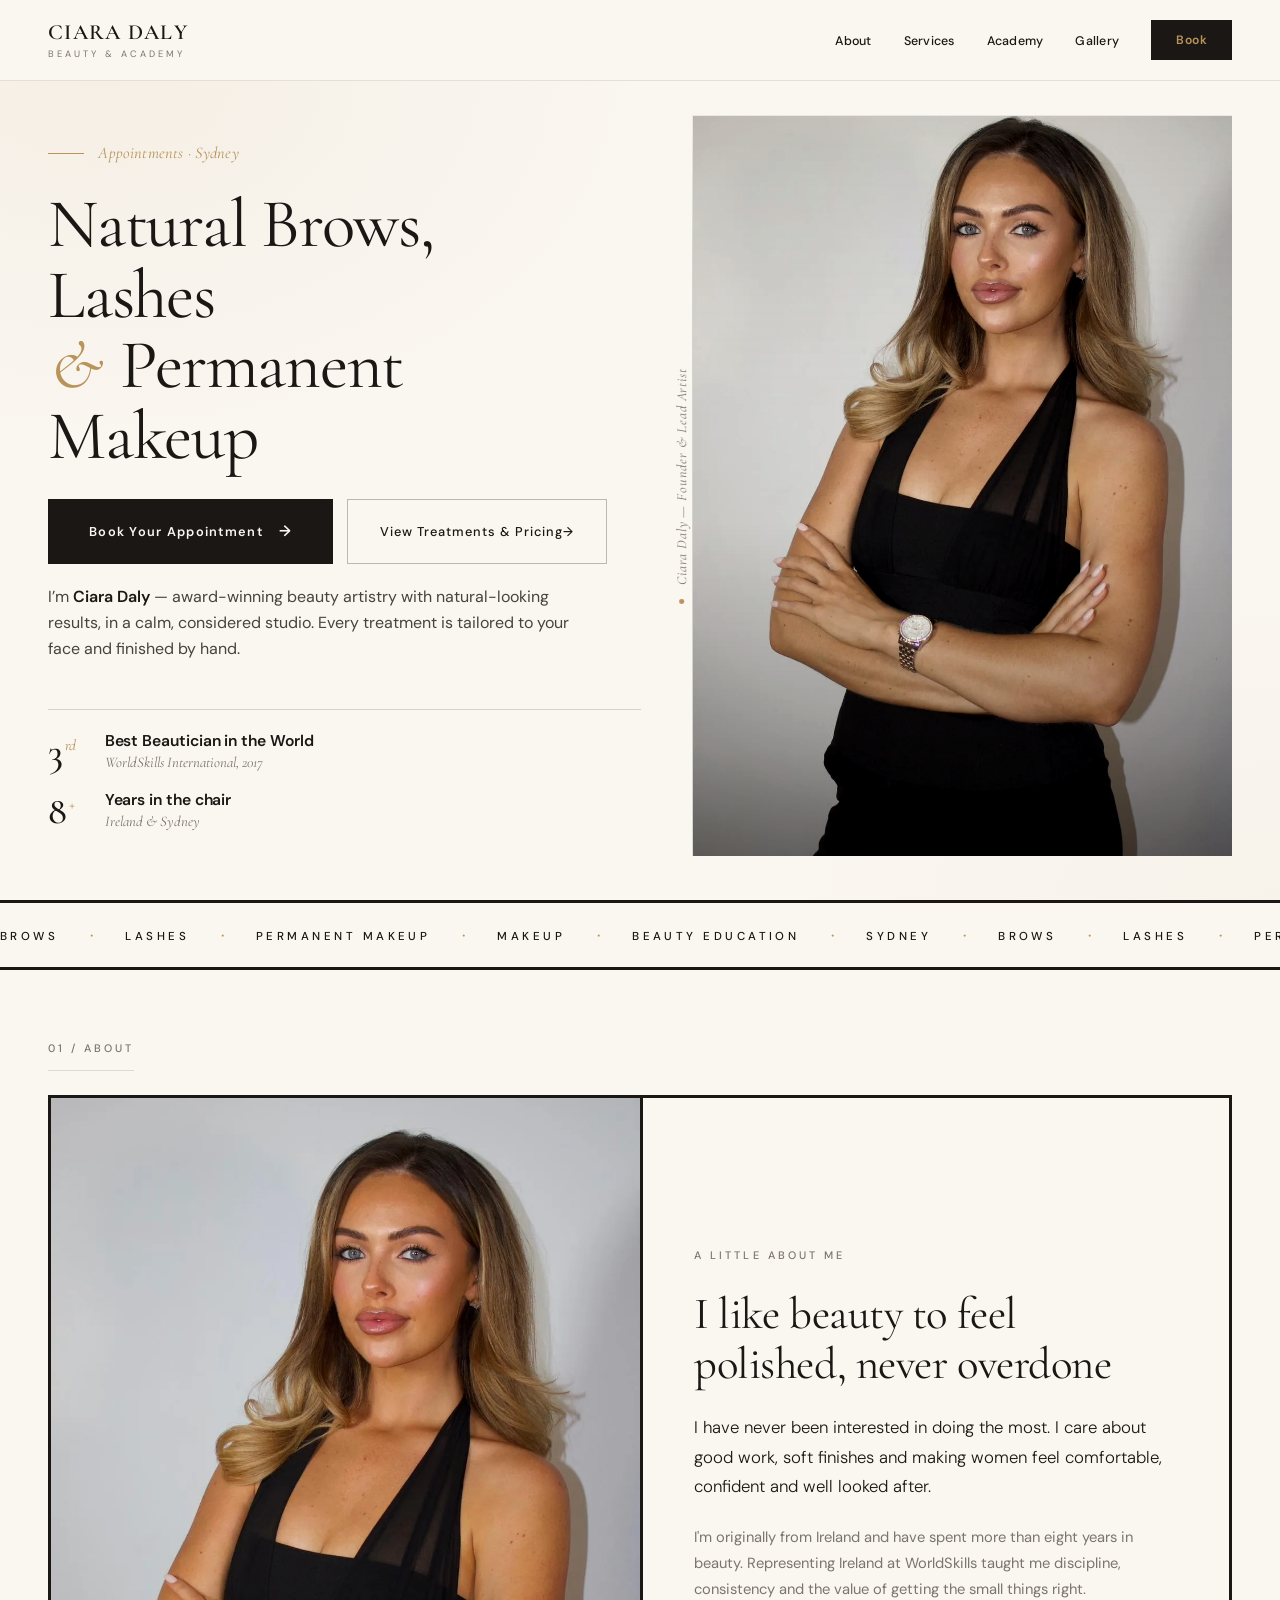
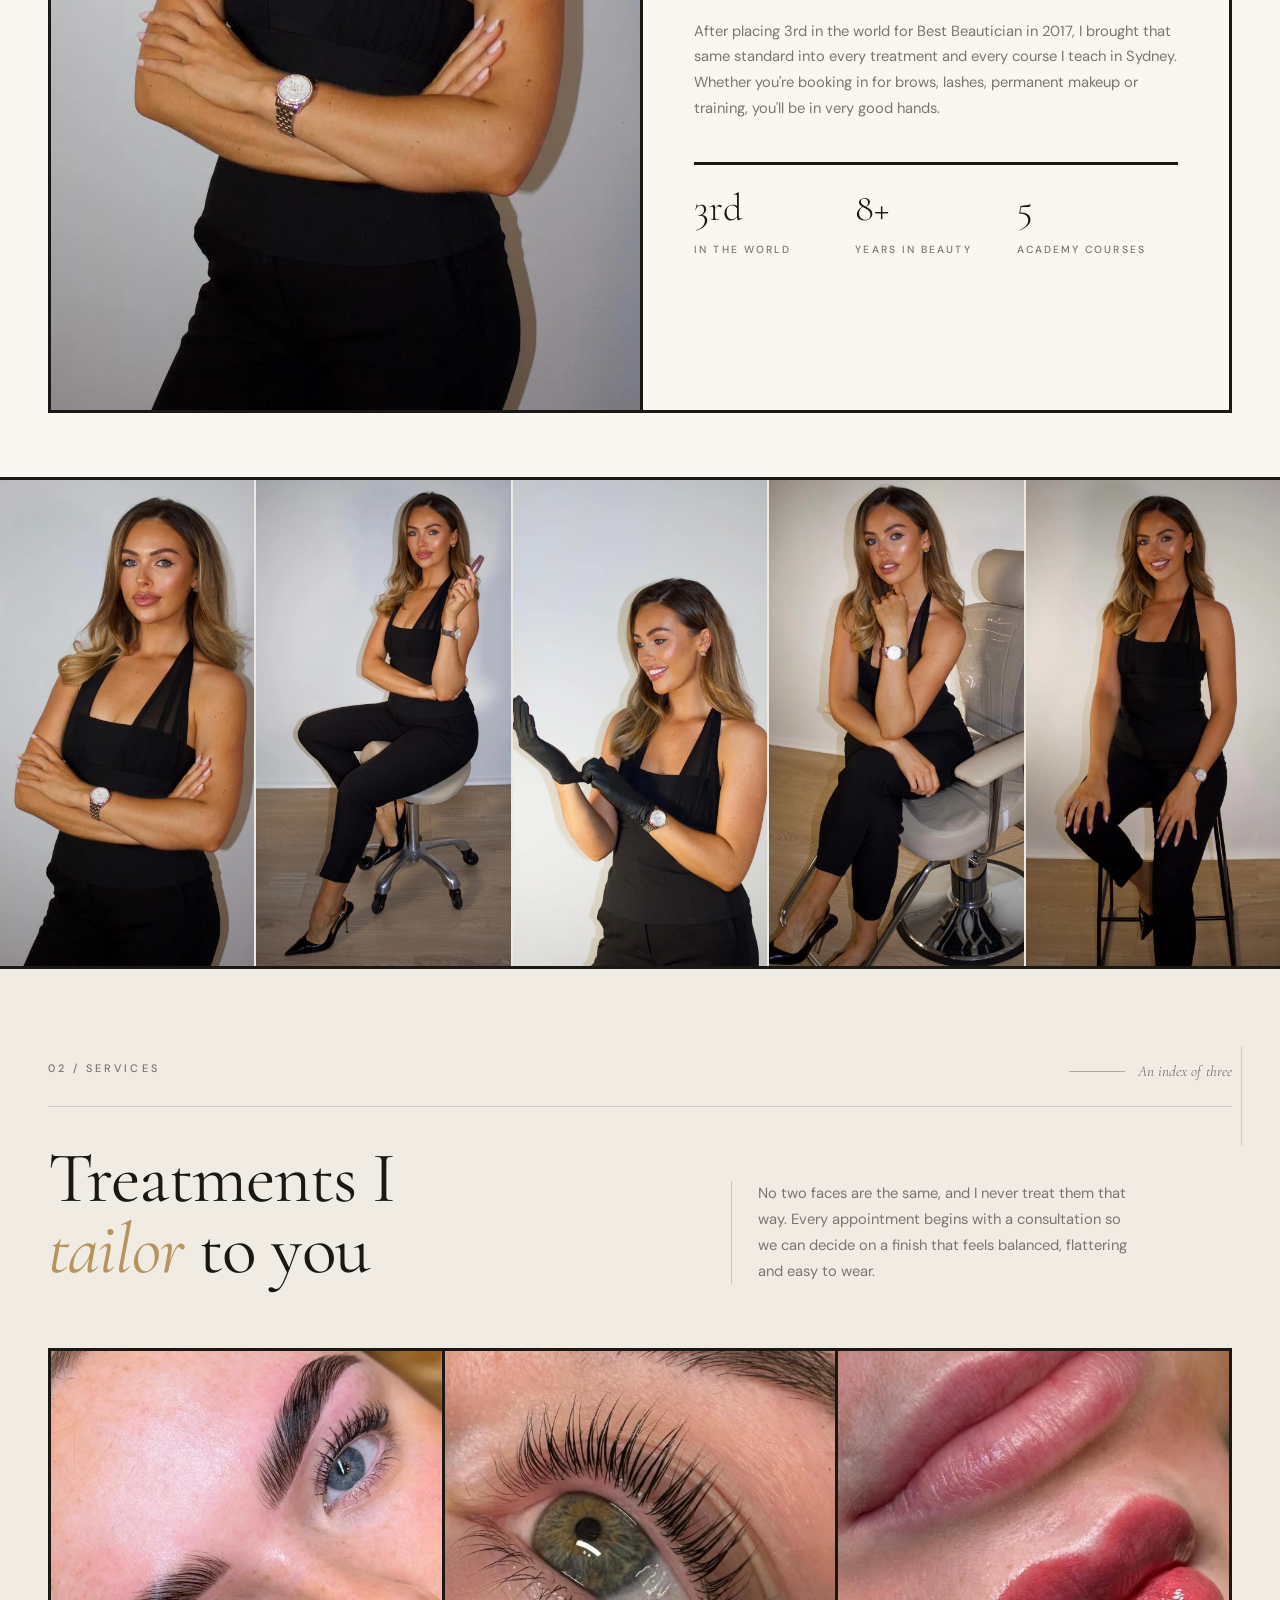
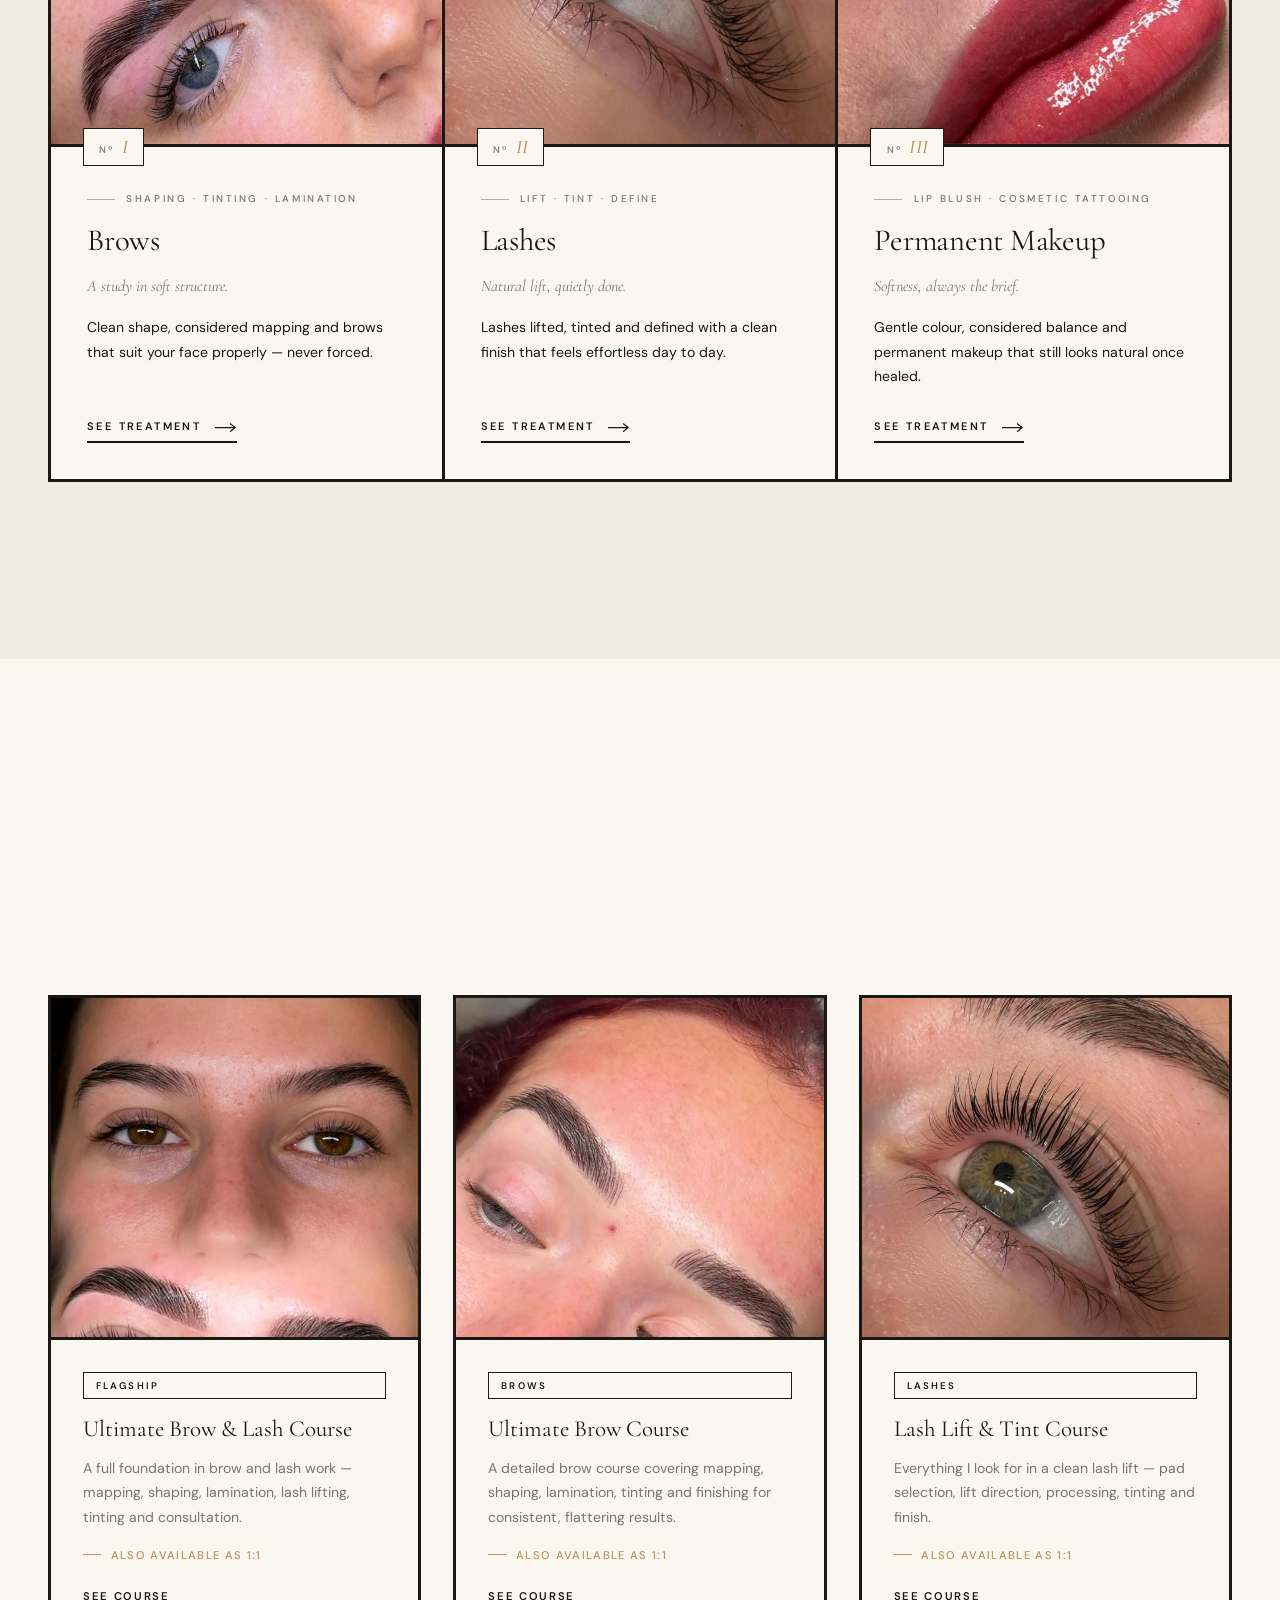
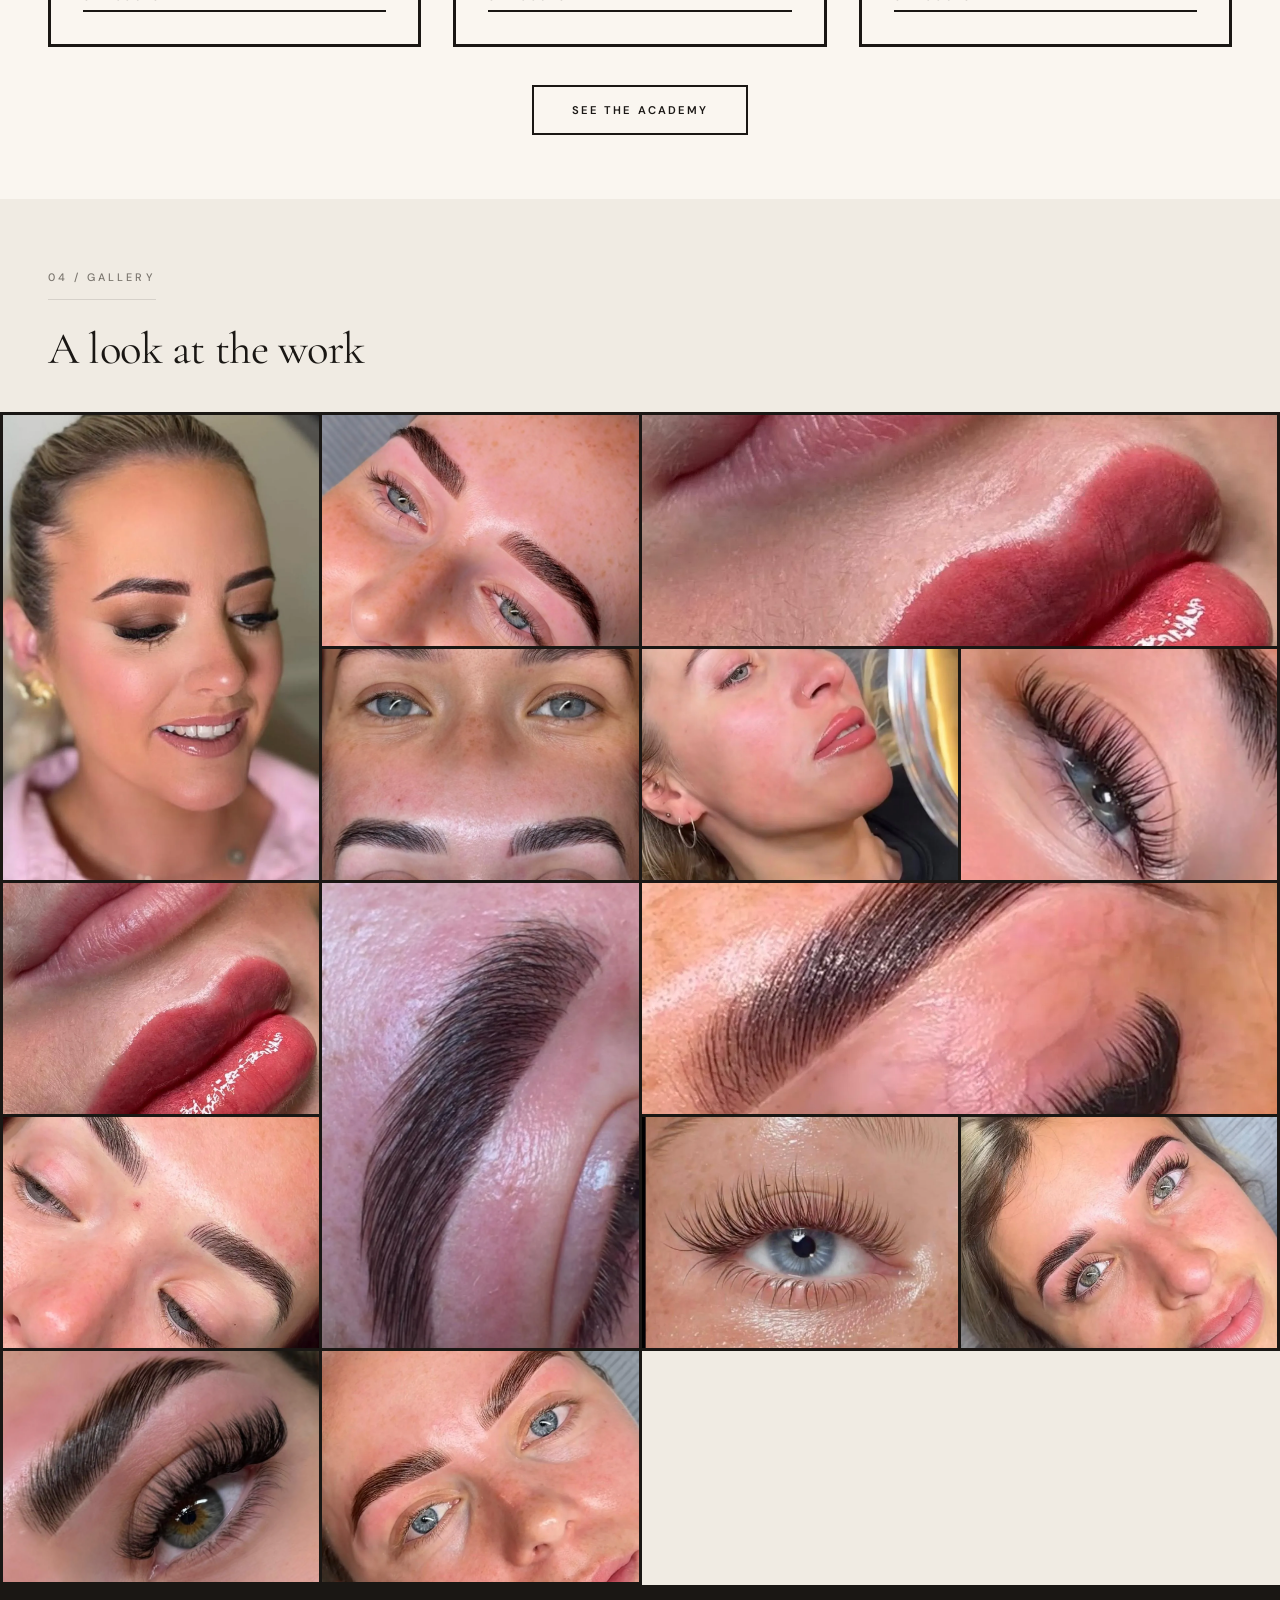
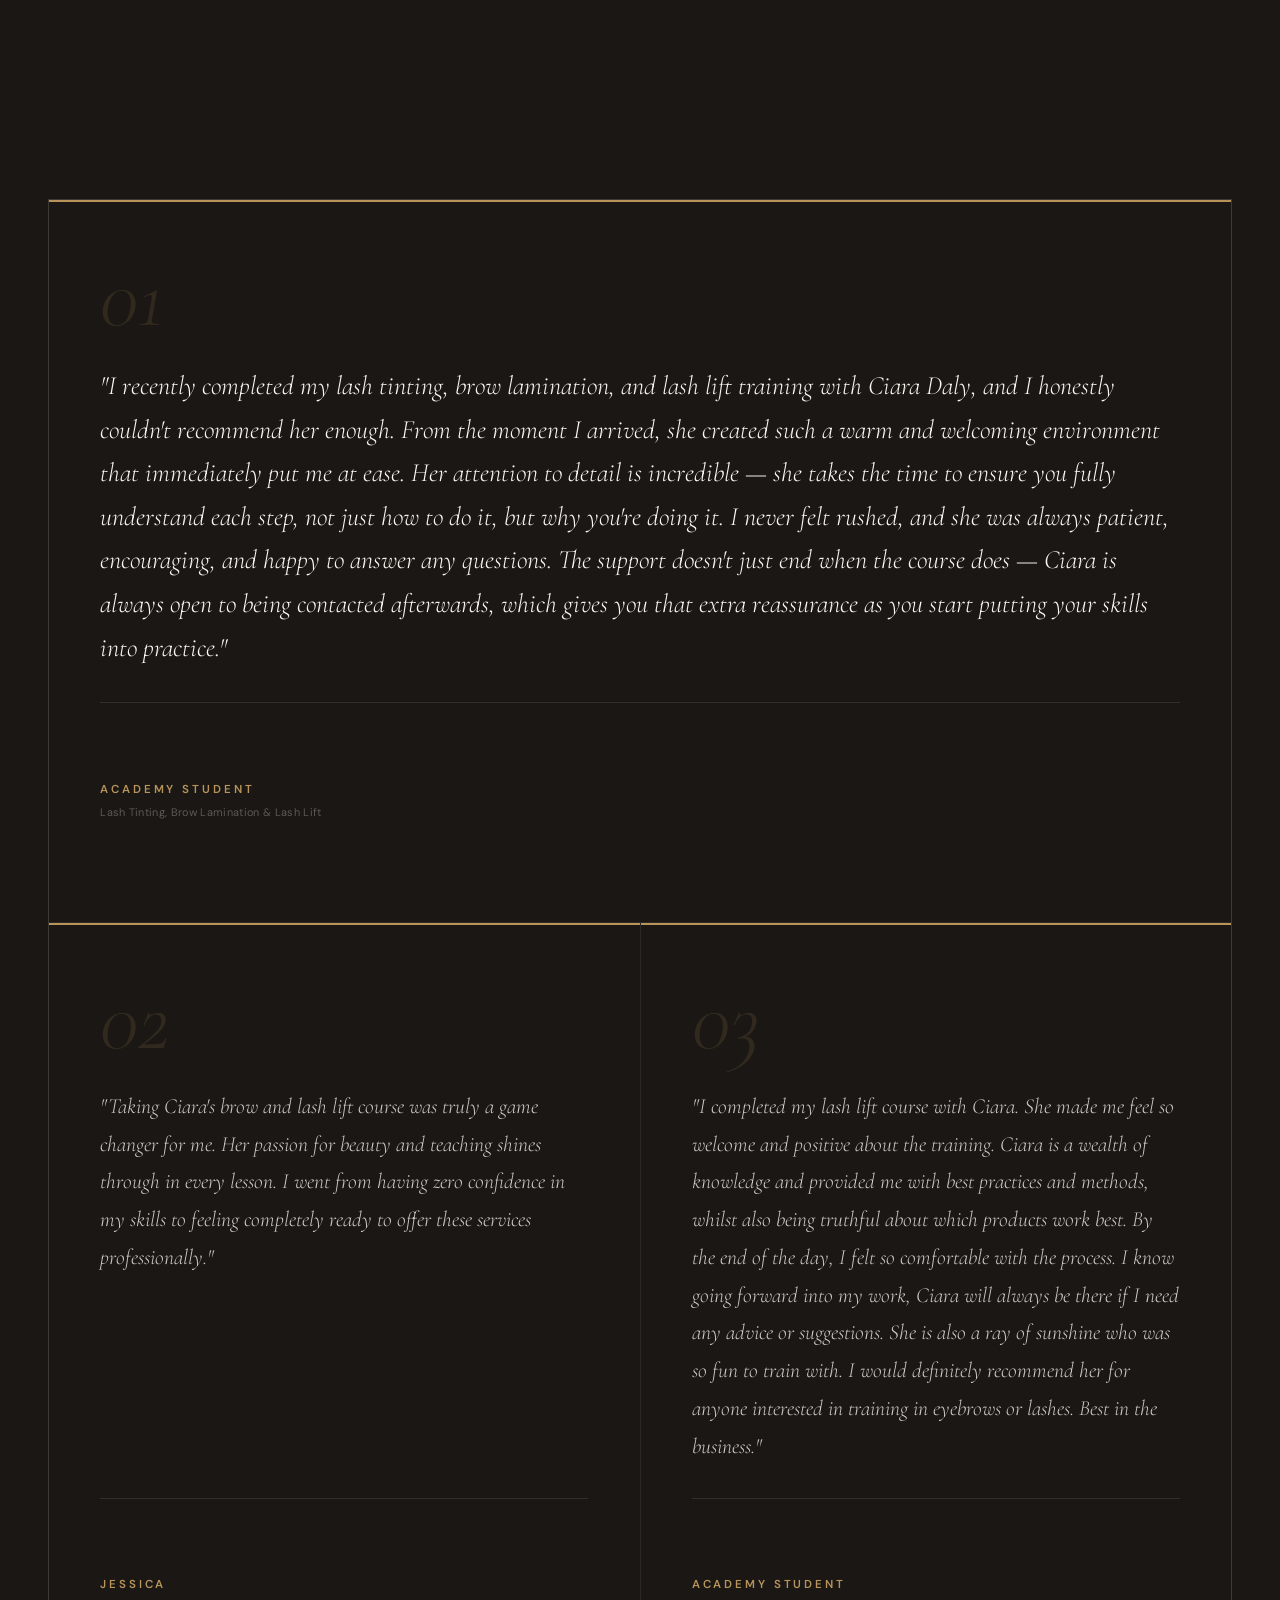
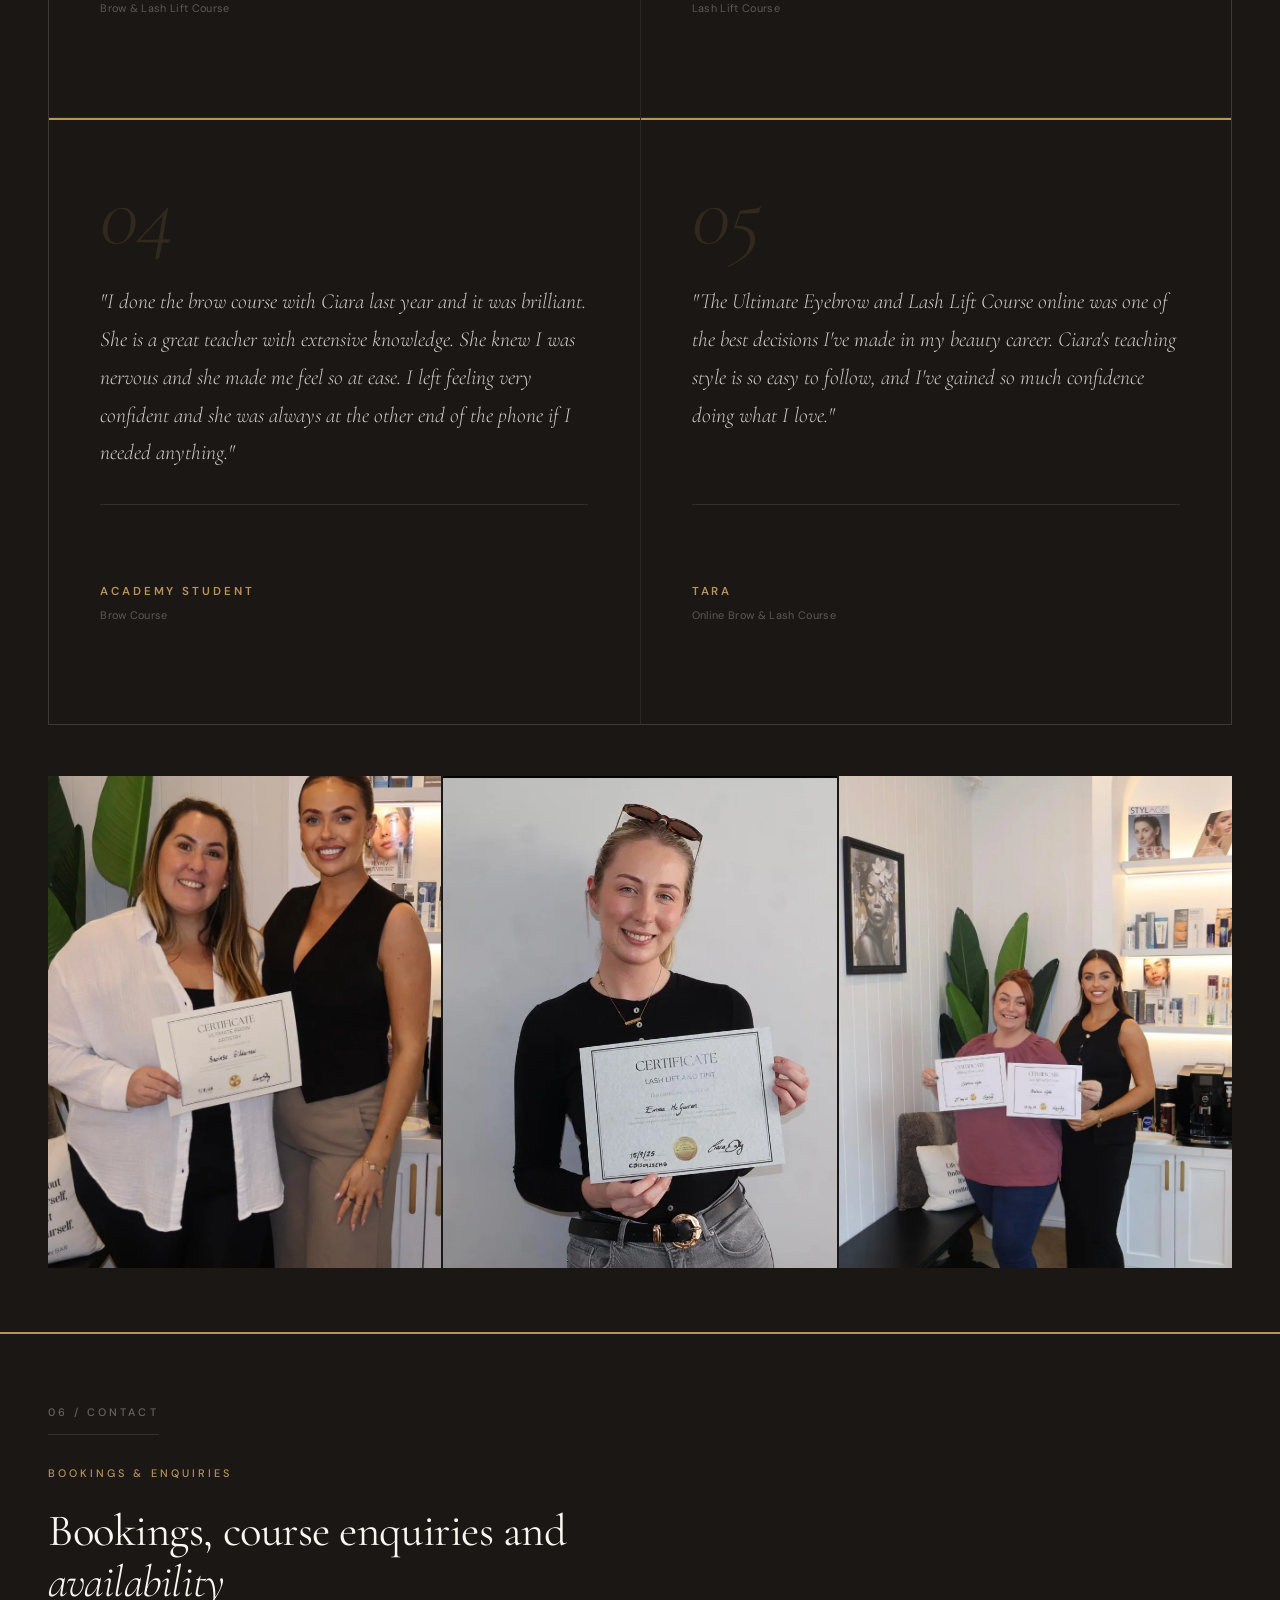
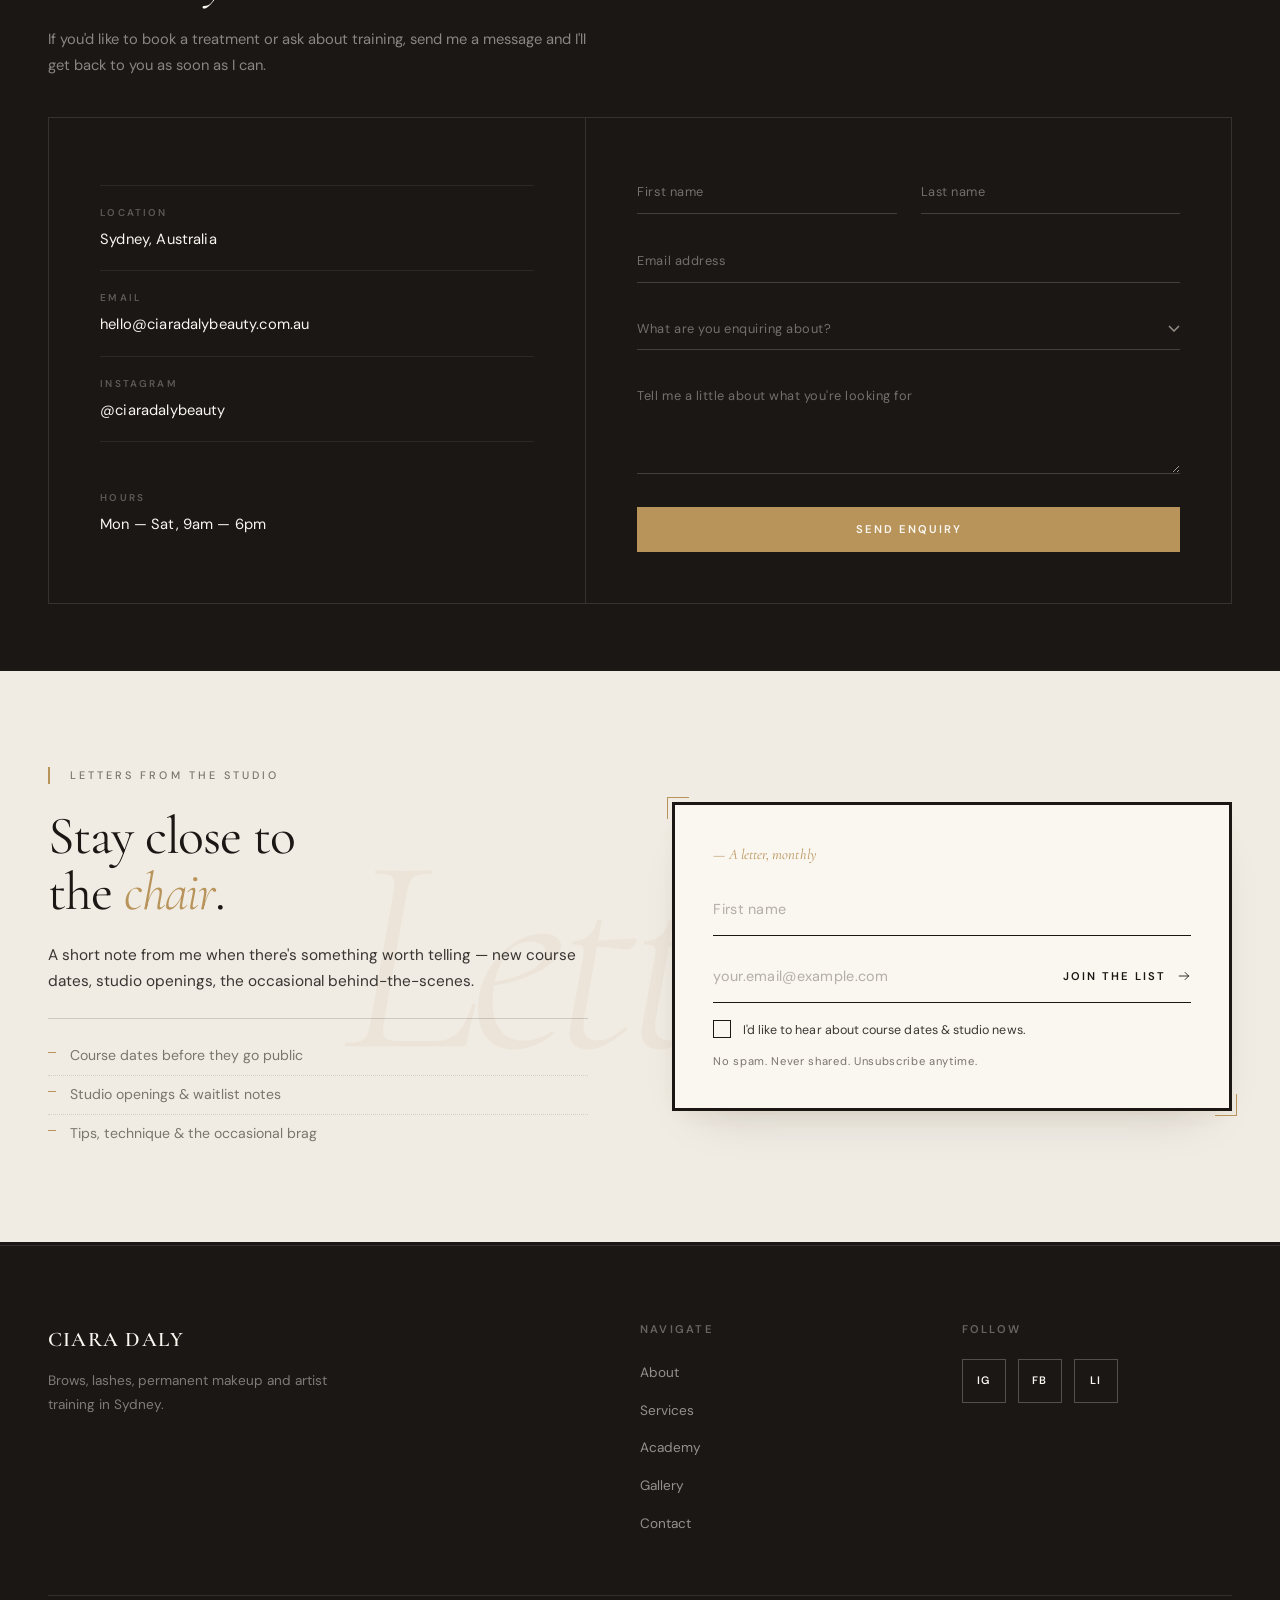
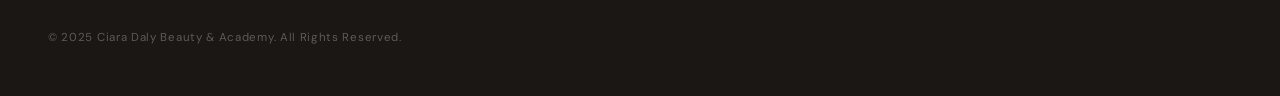
==== commit 38b5d95d: "Wire Studio Letters form to MailerLite (public JSONP endpoint) Add first-name and explicit marketing" ====
--- a/index.html
+++ b/index.html
@@ -577,8 +577,9 @@
         </section>
         <!-- ============================================
              STUDIO LETTERS — email capture
-             Editorial subscription card. Cream-dark canvas with
-             a faint italic "Letters" watermark and an inline form.
+             Posts to MailerLite's public JSONP endpoint (auth-free,
+             rate-limited, CORS-open). Subscribers land in the
+             "Studio Letters" group; double opt-in handles consent.
              ============================================ -->
         <section class="studio-letters" data-deco="Letters">
             <div class="container">
@@ -595,25 +596,53 @@
                     </div>
                     <div class="studio-letters-card">
                         <span class="studio-letters-kicker"><em>— A letter, monthly</em></span>
-                        <form class="studio-letters-form" novalidate aria-labelledby="studio-letters-heading">
+                        <form
+                            class="studio-letters-form"
+                            action="https://assets.mailerlite.com/jsonp/2210035/forms/182519995998143979/subscribe"
+                            method="post"
+                            novalidate
+                        >
+                            <input type="hidden" name="ml-submit" value="1">
+                            <input type="hidden" name="anticsrf" value="true">
+                            <input type="hidden" name="groups[]" value="186036534247426015">
+
+                            <div class="studio-letters-row">
+                                <label for="studio-letters-name" class="visually-hidden">Your first name</label>
+                                <input type="text" id="studio-letters-name" name="fields[name]" placeholder="First name" required autocomplete="given-name" maxlength="80">
+                            </div>
+
                             <div class="studio-letters-field">
                                 <label for="studio-letters-email" class="visually-hidden">Email address</label>
-                                <input type="email" id="studio-letters-email" name="email" placeholder="your.email@example.com" required autocomplete="email" spellcheck="false">
+                                <input type="email" id="studio-letters-email" name="fields[email]" placeholder="your.email@example.com" required autocomplete="email" spellcheck="false">
                                 <button type="submit" class="studio-letters-submit">
-                                    <span>Join the list</span>
+                                    <span class="studio-letters-submit-label">Join the list</span>
                                     <svg viewBox="0 0 24 24" width="14" height="14" fill="none" stroke="currentColor" stroke-width="1.5" stroke-linecap="square" aria-hidden="true">
                                         <path d="M4 12h16M14 6l6 6-6 6"/>
                                     </svg>
                                 </button>
                             </div>
+
+                            <label class="studio-letters-consent">
+                                <input type="checkbox" name="consent" value="yes" required>
+                                <span class="studio-letters-consent-mark" aria-hidden="true">
+                                    <svg viewBox="0 0 24 24" width="11" height="11" fill="none" stroke="currentColor" stroke-width="2.6" stroke-linecap="round" stroke-linejoin="round" aria-hidden="true">
+                                        <path d="M5 13l4 4L19 7"/>
+                                    </svg>
+                                </span>
+                                <span class="studio-letters-consent-text">I'd like to hear about course dates &amp; studio news.</span>
+                            </label>
+
                             <p class="studio-letters-note">No spam. Never shared. Unsubscribe anytime.</p>
+
+                            <p class="studio-letters-error" role="alert" hidden></p>
+
                             <div class="studio-letters-success" role="status" aria-live="polite" hidden>
                                 <span class="studio-letters-success-mark" aria-hidden="true">
                                     <svg viewBox="0 0 24 24" width="14" height="14" fill="none" stroke="currentColor" stroke-width="2.2" stroke-linecap="round" stroke-linejoin="round">
                                         <path d="M5 13l4 4L19 7"/>
                                     </svg>
                                 </span>
-                                <p><em>Thanks.</em> You're on the list — first letter on its way.</p>
+                                <p><em>Almost there.</em> Check your inbox to confirm — first letter on its way after.</p>
                             </div>
                         </form>
                     </div>
--- a/style.css
+++ b/style.css
@@ -3297,6 +3297,38 @@
     margin: 0;
 }
 
+/* Standalone name input — same ruled-line vocabulary as the email field */
+.studio-letters-row {
+    border-bottom: 1.5px solid var(--charcoal);
+    transition: border-color 0.4s var(--ease-out);
+}
+
+.studio-letters-row:focus-within {
+    border-bottom-color: var(--gold);
+    border-bottom-width: 2px;
+}
+
+.studio-letters-row input {
+    border: none;
+    background: transparent;
+    padding: 1rem 0;
+    font-family: var(--font-body);
+    font-size: 1rem;
+    color: var(--charcoal);
+    outline: none;
+    border-radius: 0;
+    width: 100%;
+    -webkit-appearance: none;
+    appearance: none;
+}
+
+.studio-letters-row input::placeholder {
+    color: var(--muted);
+    opacity: 0.55;
+    font-size: 0.9rem;
+    letter-spacing: 0.02em;
+}
+
 .studio-letters-field {
     display: grid;
     grid-template-columns: 1fr auto;
@@ -3378,9 +3410,99 @@
     max-width: none;
 }
 
-/* Success state — replaces the field + note in place */
+/* Custom checkbox — bespoke editorial mark that visually echoes the
+   gold corner brackets and tenet-mark vocabulary used elsewhere */
+.studio-letters-consent {
+    display: grid;
+    grid-template-columns: auto 1fr;
+    gap: 0.7rem;
+    align-items: start;
+    cursor: pointer;
+    user-select: none;
+    margin-top: 0.15rem;
+}
+
+.studio-letters-consent input[type="checkbox"] {
+    position: absolute;
+    opacity: 0;
+    width: 0;
+    height: 0;
+}
+
+.studio-letters-consent-mark {
+    flex-shrink: 0;
+    width: 18px;
+    height: 18px;
+    border: 1.5px solid var(--charcoal);
+    background: var(--cream);
+    color: var(--cream);
+    display: inline-flex;
+    align-items: center;
+    justify-content: center;
+    transition: background 0.25s var(--ease-out), border-color 0.25s var(--ease-out);
+    margin-top: 0.05rem;
+}
+
+.studio-letters-consent-mark svg {
+    opacity: 0;
+    transform: scale(0.6);
+    transition: opacity 0.2s var(--ease-out), transform 0.25s var(--ease-out);
+}
+
+.studio-letters-consent input[type="checkbox"]:checked + .studio-letters-consent-mark {
+    background: var(--gold);
+    border-color: var(--gold);
+}
+
+.studio-letters-consent input[type="checkbox"]:checked + .studio-letters-consent-mark svg {
+    opacity: 1;
+    transform: scale(1);
+}
+
+.studio-letters-consent input[type="checkbox"]:focus-visible + .studio-letters-consent-mark {
+    outline: 2px solid var(--gold);
+    outline-offset: 2px;
+}
+
+.studio-letters-consent-text {
+    font-family: var(--font-body);
+    font-size: 0.78rem;
+    line-height: 1.45;
+    color: var(--charcoal);
+    opacity: 0.85;
+    letter-spacing: 0.005em;
+    padding-top: 0.1rem;
+}
+
+/* Error state — small red note */
+.studio-letters-error {
+    font-family: var(--font-body);
+    font-size: 0.72rem;
+    letter-spacing: 0.04em;
+    line-height: 1.5;
+    color: #b3554b;
+    margin: 0;
+    padding: 0.4rem 0.65rem;
+    background: rgba(179, 85, 75, 0.07);
+    border-left: 2px solid #b3554b;
+}
+
+/* Disabled submit while sending */
+.studio-letters-submit:disabled {
+    opacity: 0.6;
+    cursor: not-allowed;
+}
+
+.studio-letters-submit:disabled:hover svg {
+    transform: none;
+}
+
+/* Success state — replaces the entire form body with the success card */
+.studio-letters-form.is-success .studio-letters-row,
 .studio-letters-form.is-success .studio-letters-field,
-.studio-letters-form.is-success .studio-letters-note {
+.studio-letters-form.is-success .studio-letters-consent,
+.studio-letters-form.is-success .studio-letters-note,
+.studio-letters-form.is-success .studio-letters-error {
     display: none;
 }
 
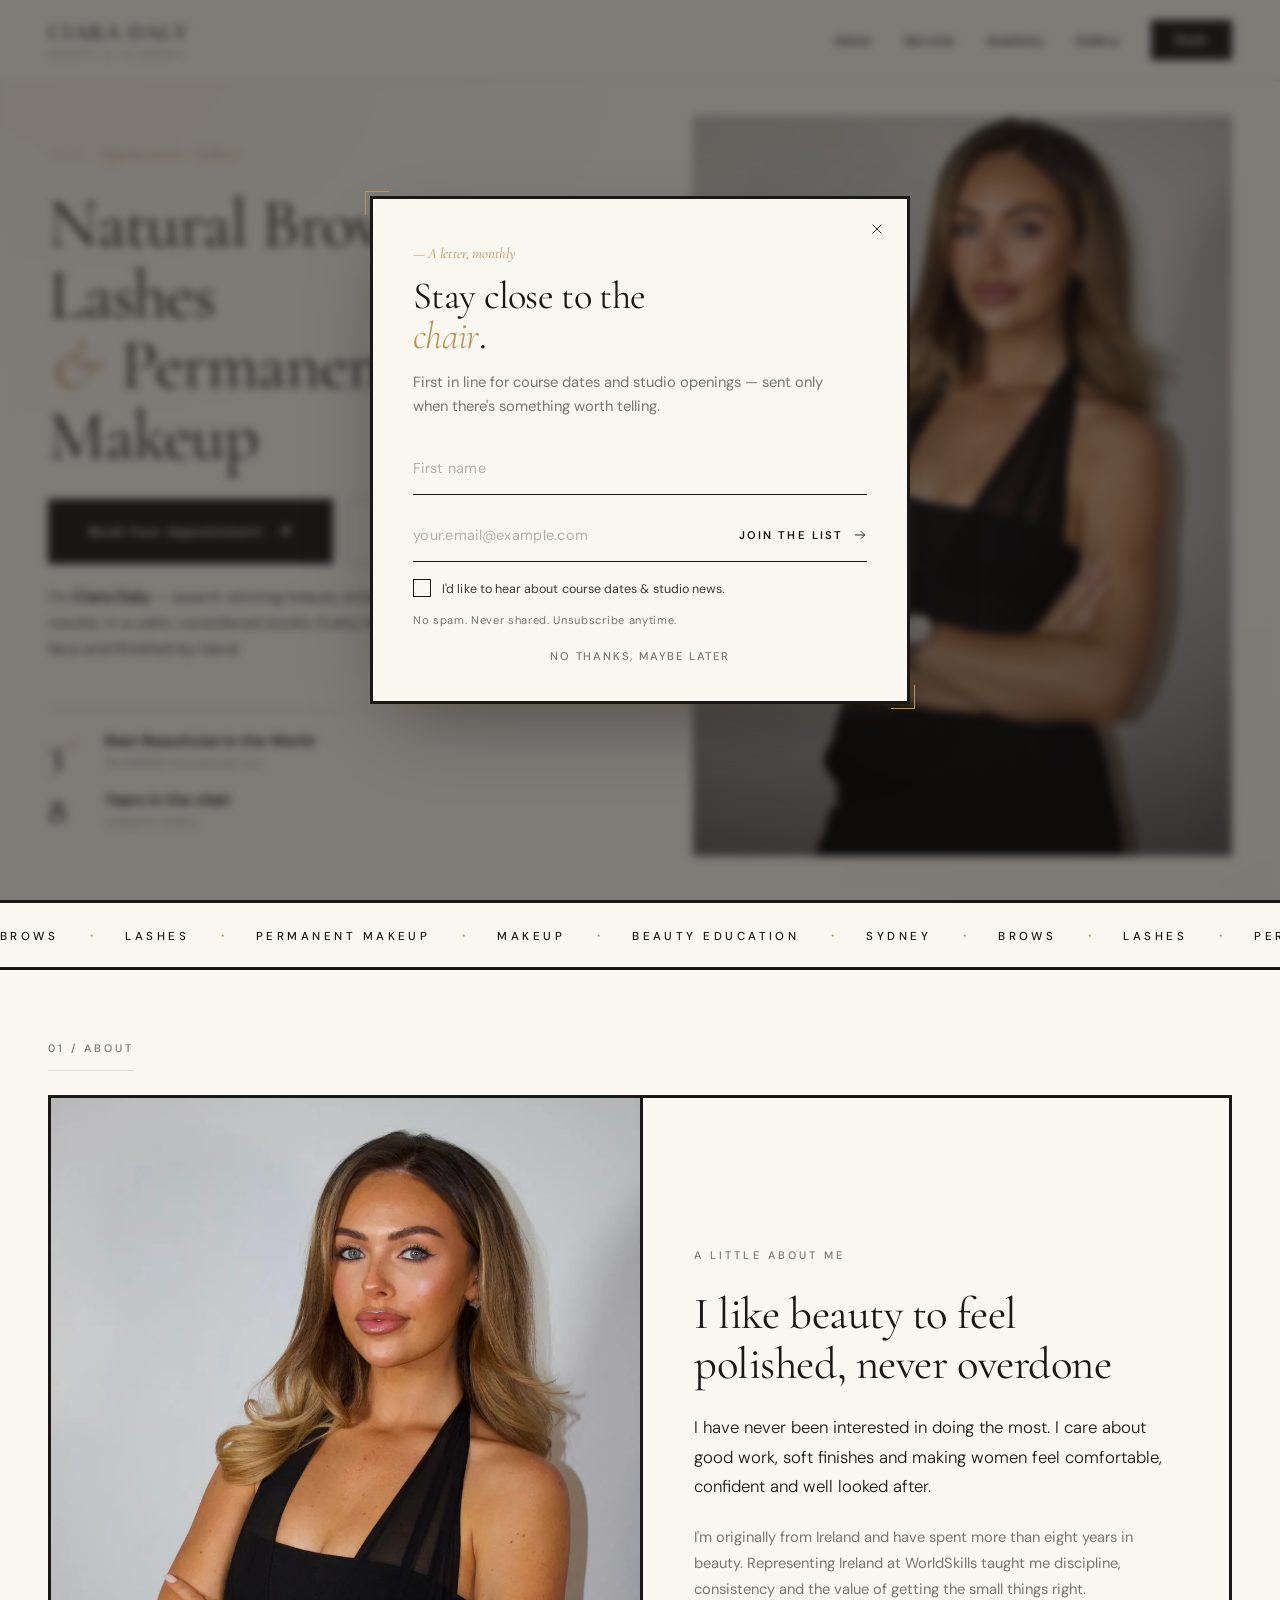
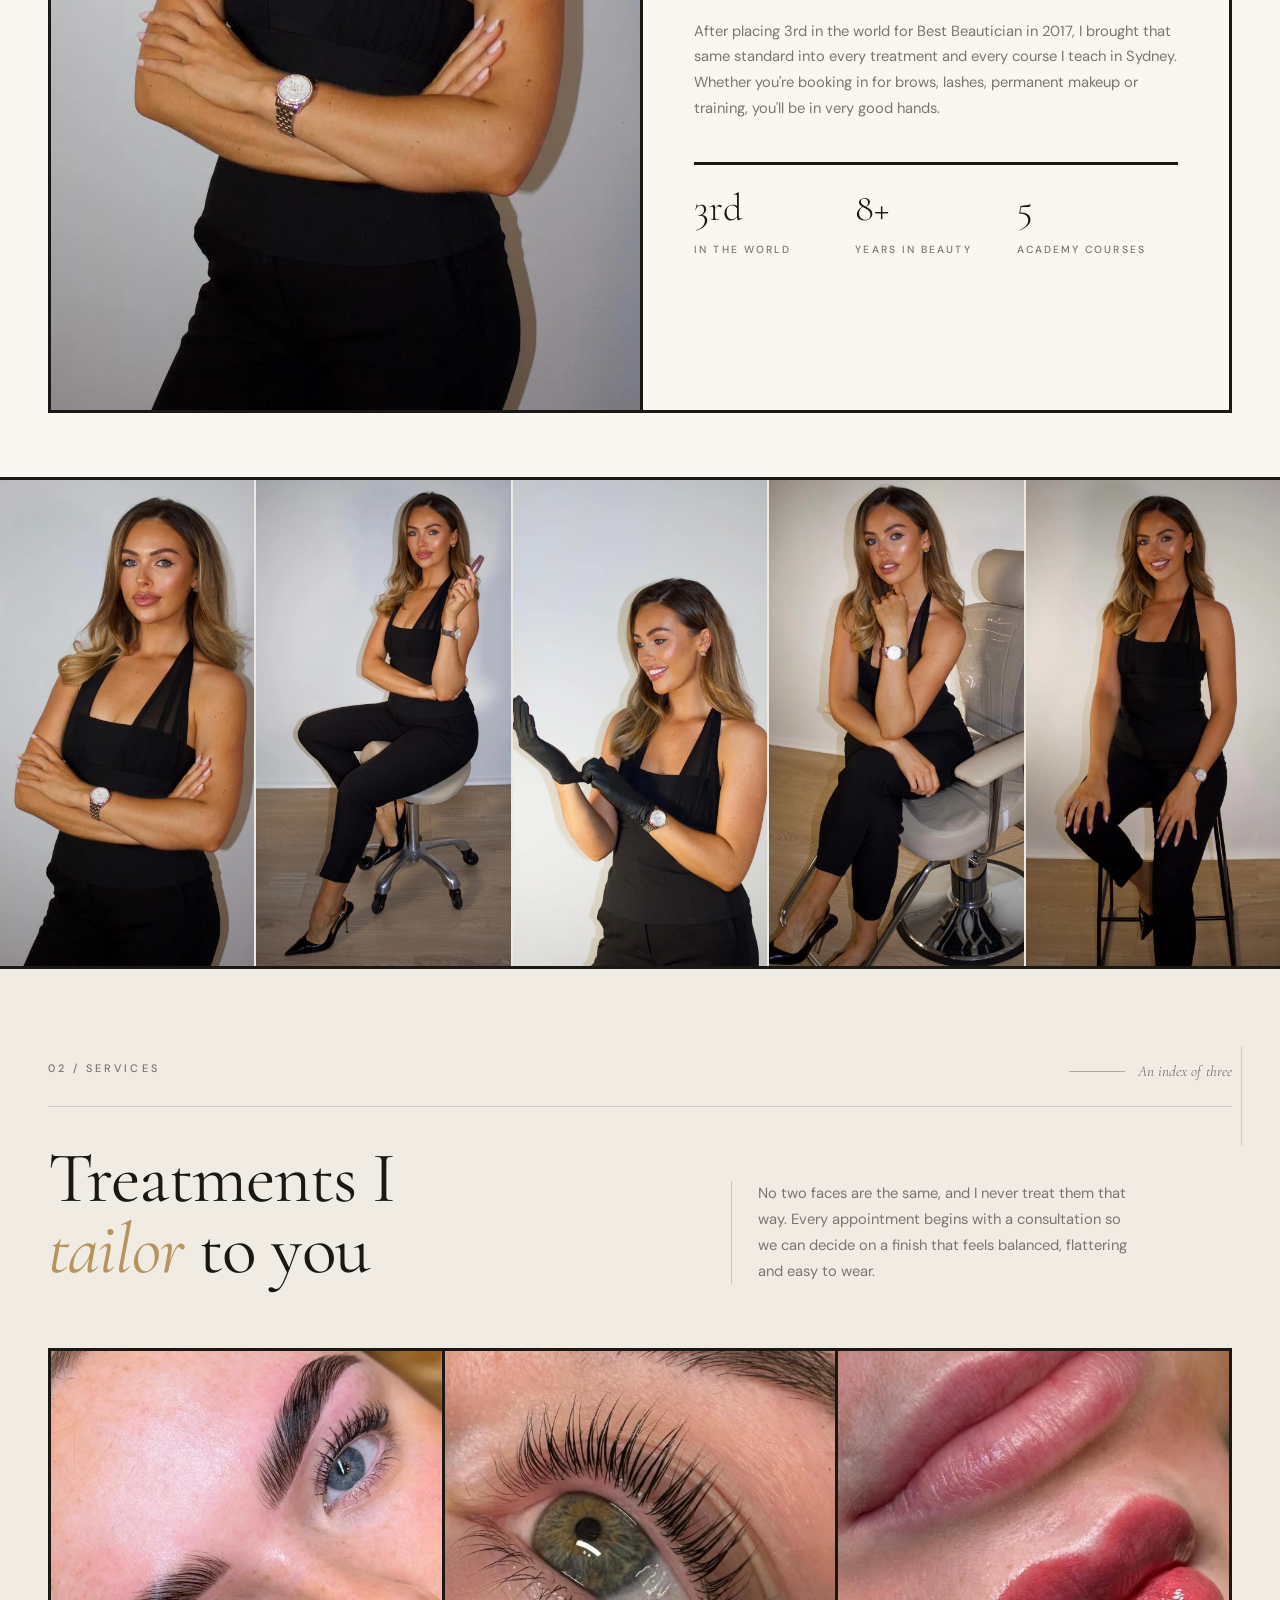
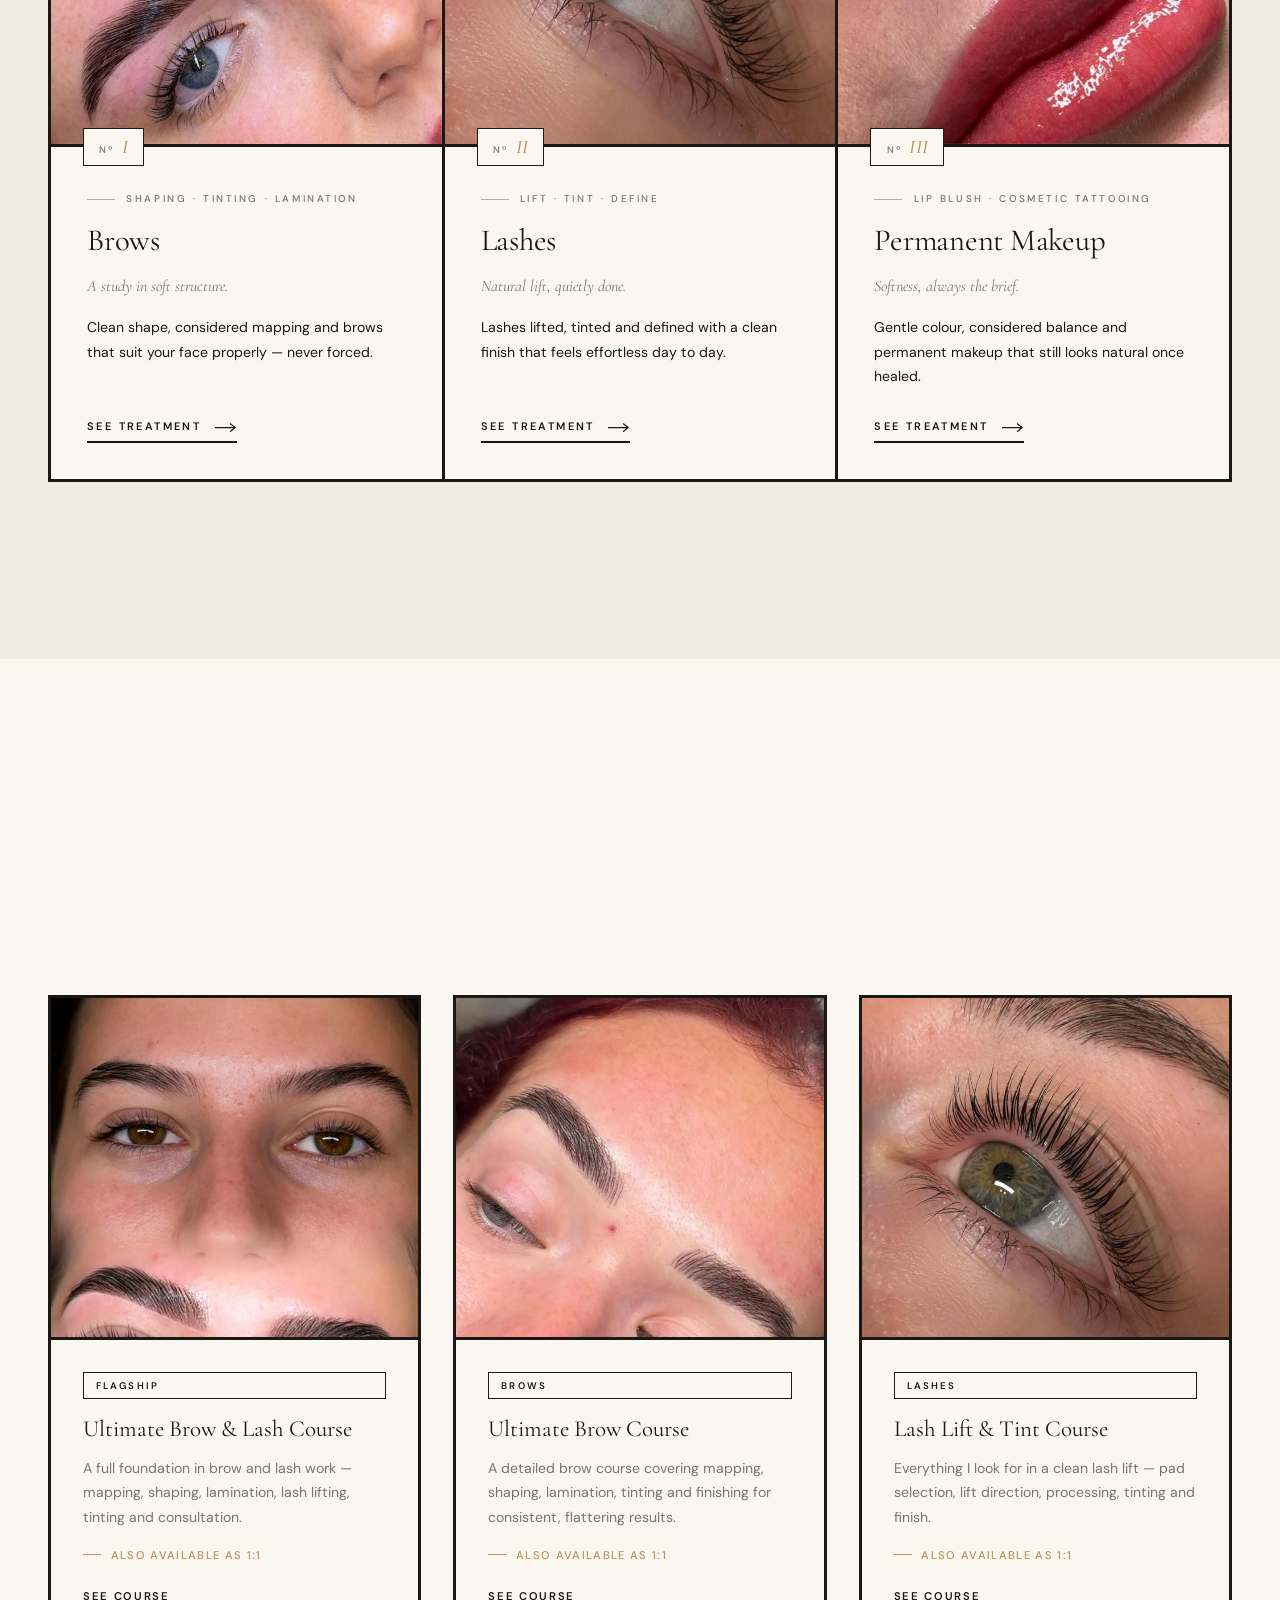
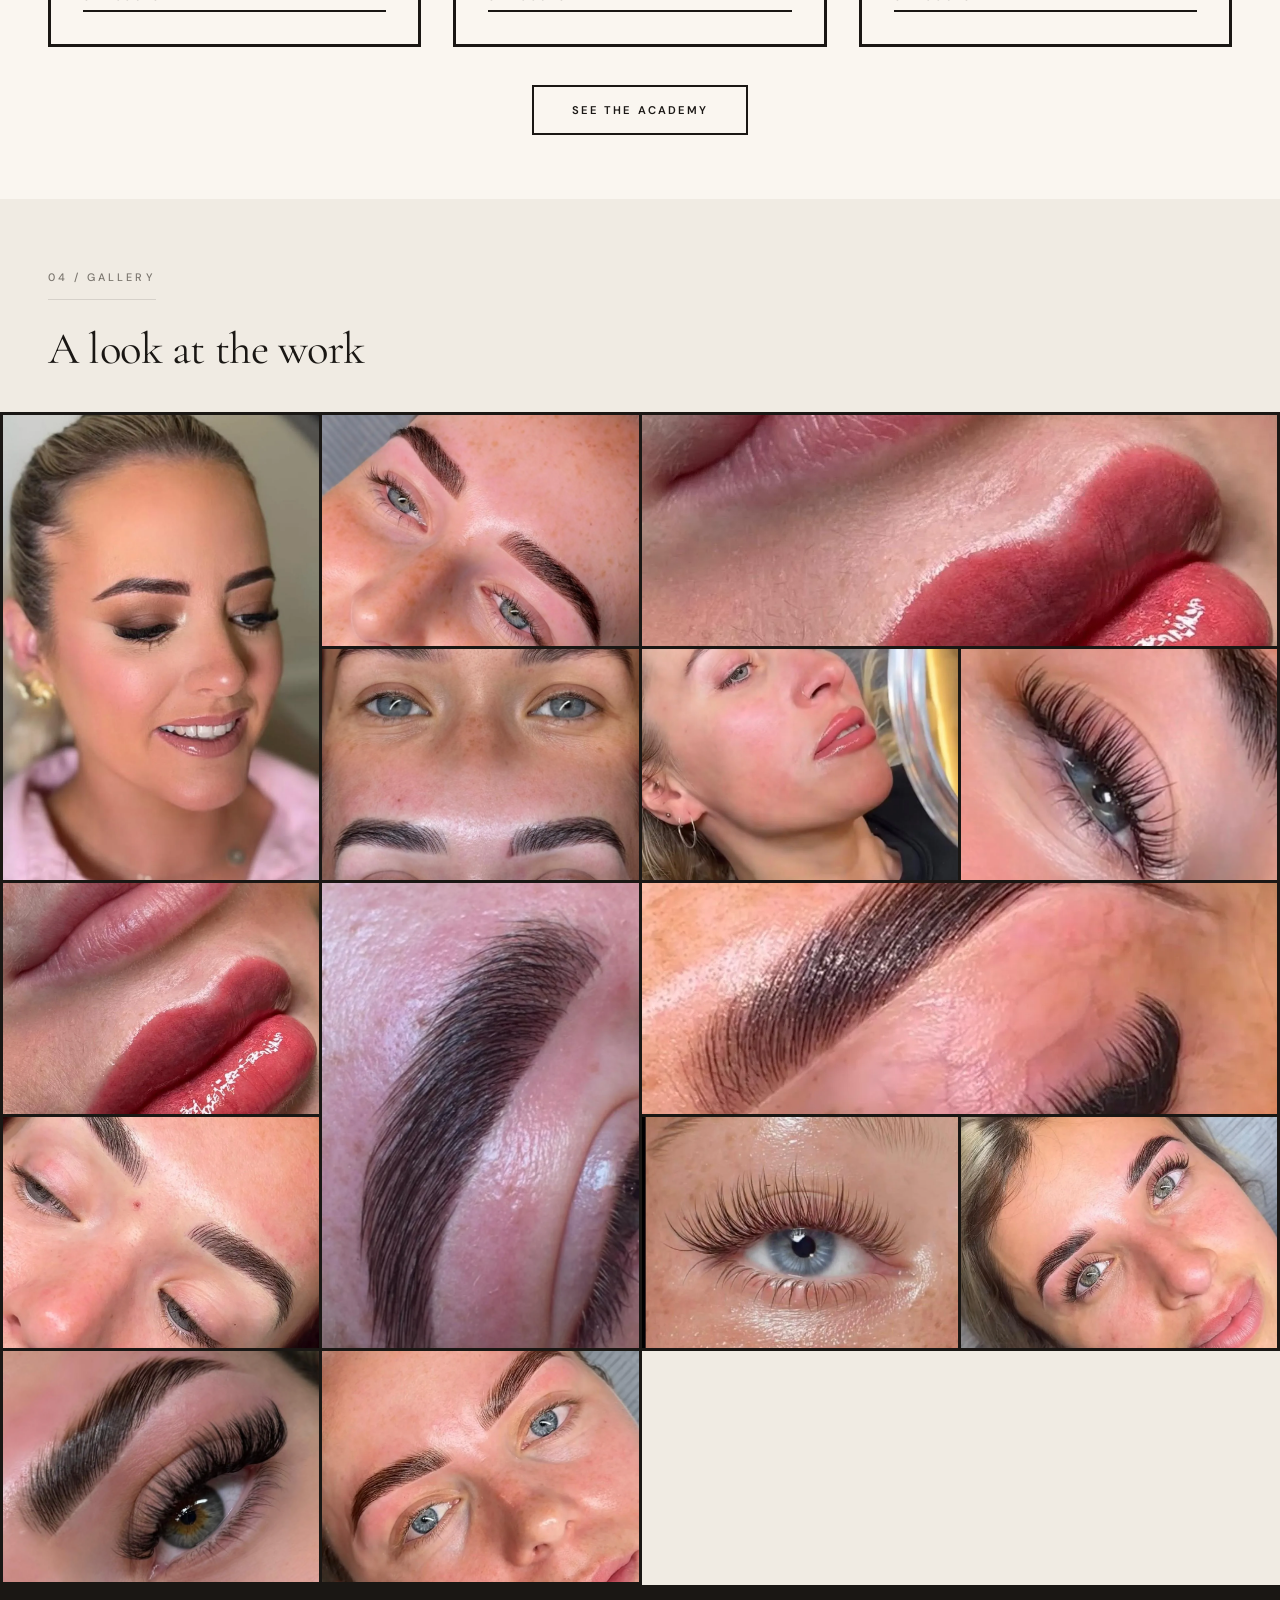
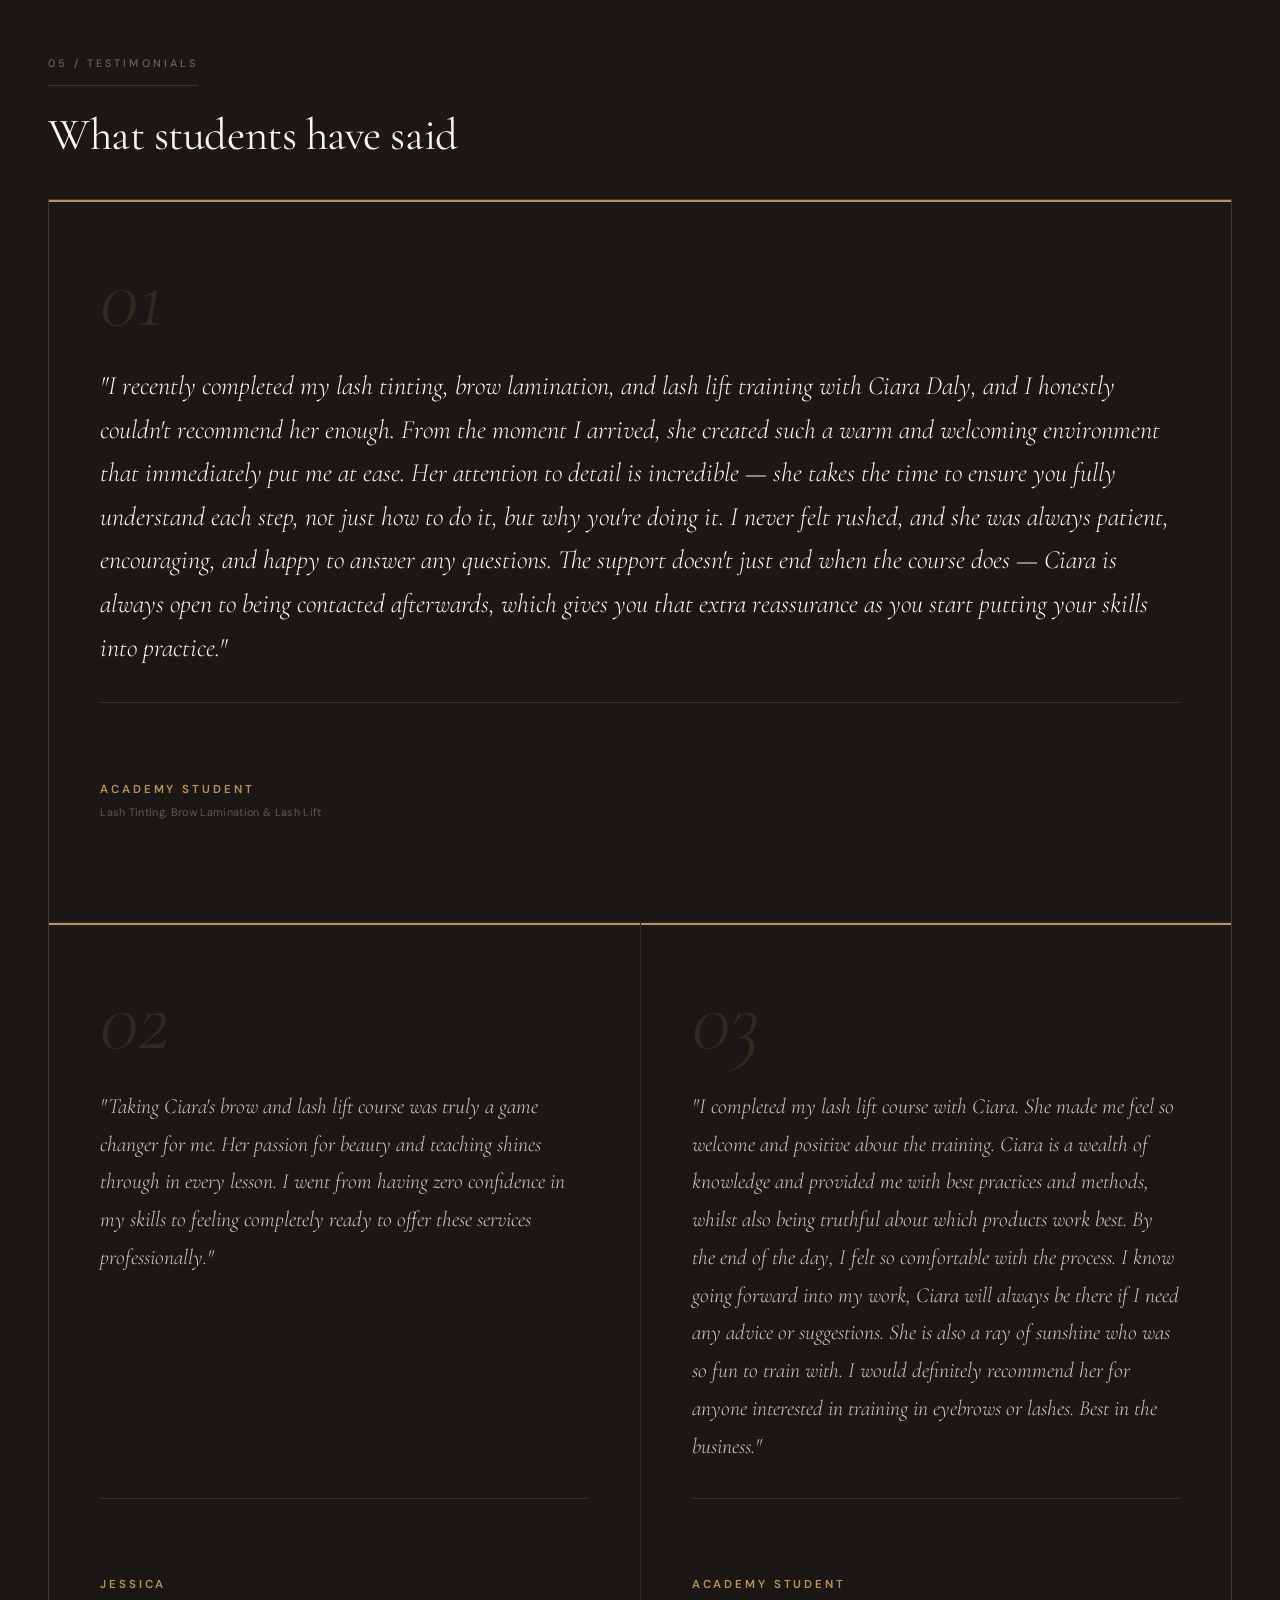
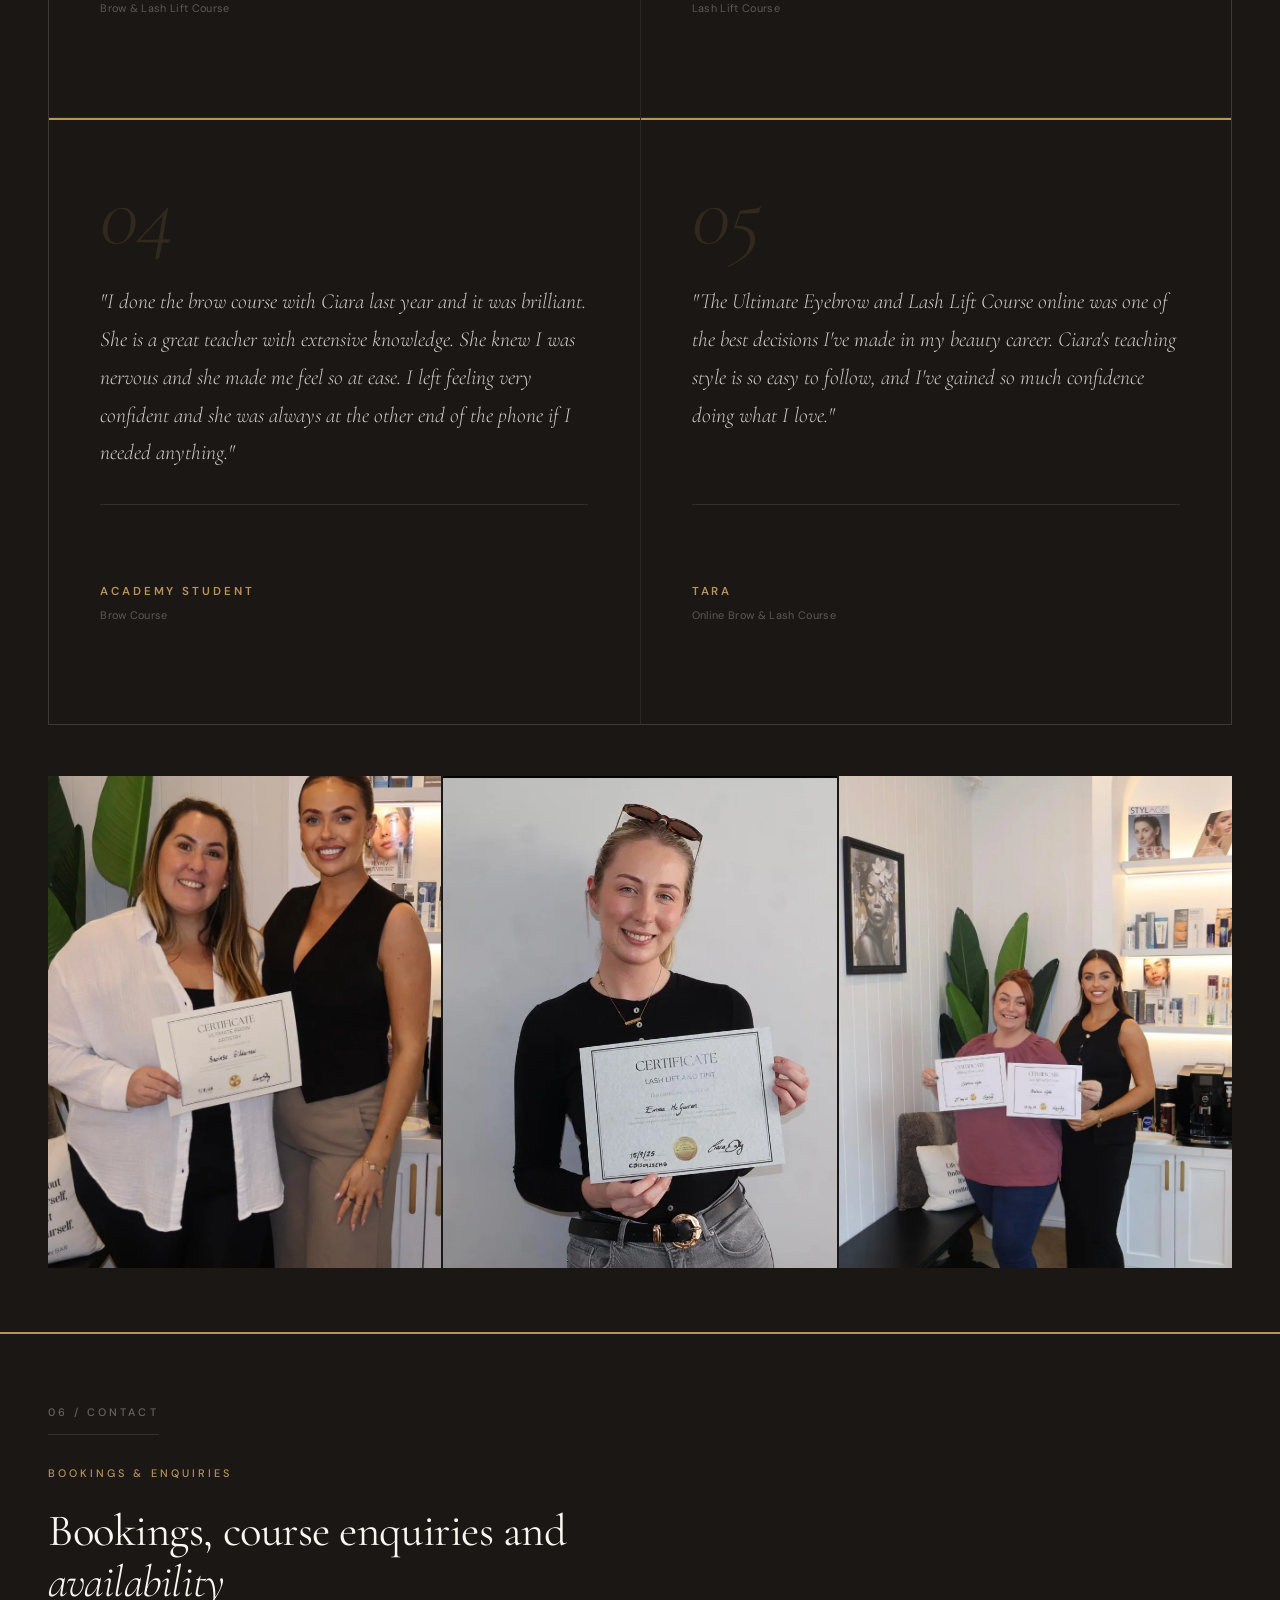
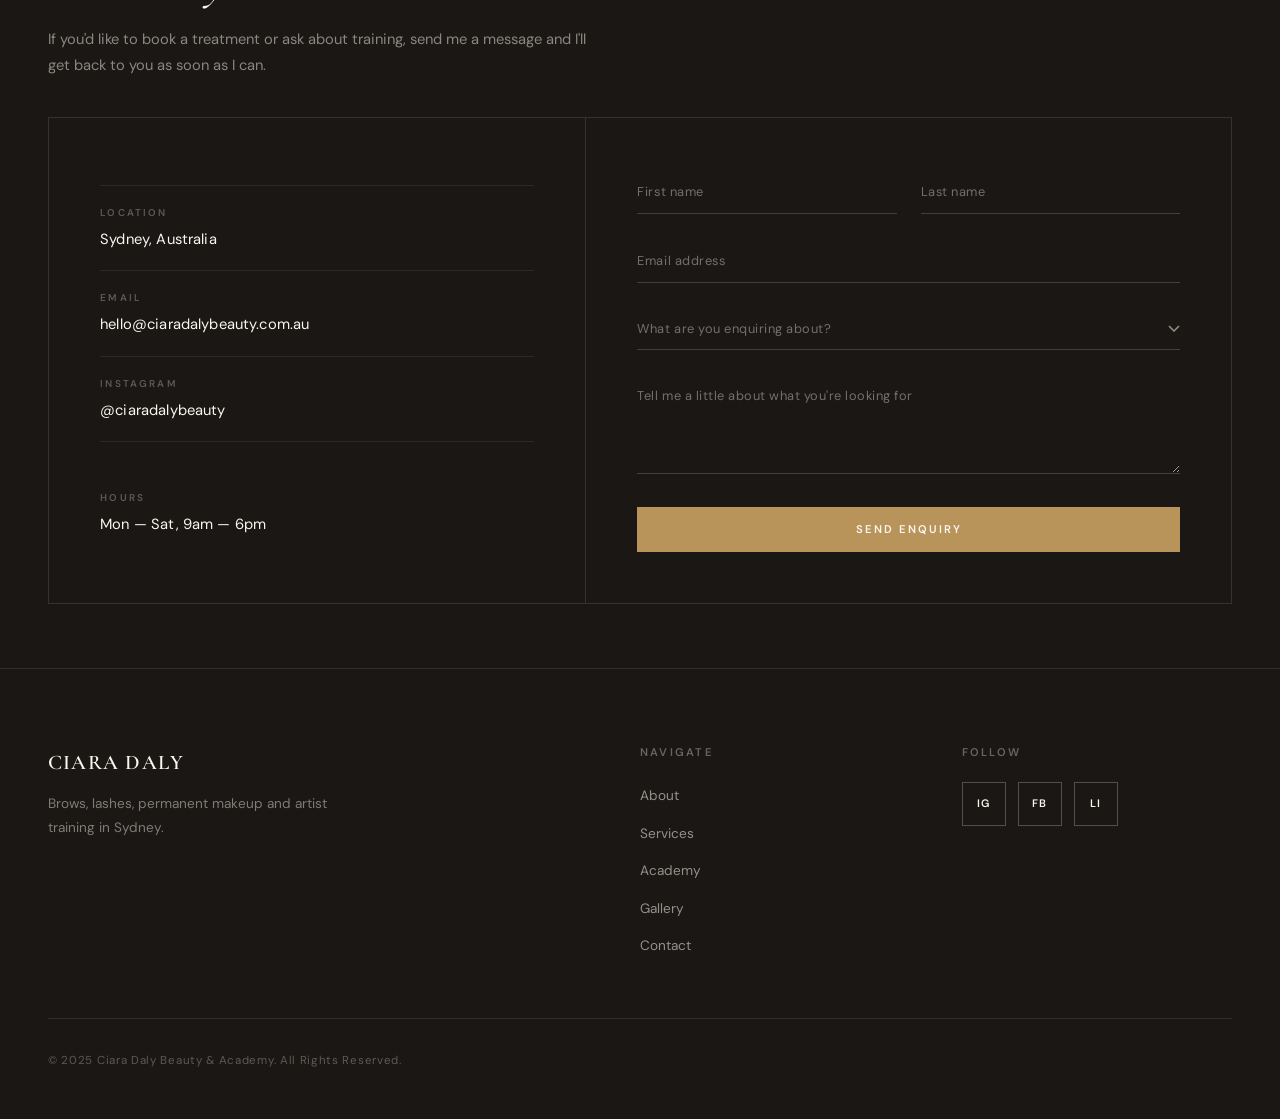
==== commit ef18b950: "Wire Book CTAs to Square + migrate Studio Letters to popup Book buttons (nav, hero, service tiles) n" ====
--- a/index.html
+++ b/index.html
@@ -37,7 +37,7 @@
                 <li><a href="services.html">Services</a></li>
                 <li><a href="academy.html">Academy</a></li>
                 <li><a href="#gallery">Gallery</a></li>
-                <li><a href="#contact" class="btn-book">Book</a></li>
+                <li><a href="https://book.squareup.com/appointments/sjosgxig6h1kyp/location/LKFK4A3JAXBWS/services" class="btn-book" target="_blank" rel="noopener">Book</a></li>
             </ul>
             <button class="mobile-menu-toggle" type="button" aria-expanded="false" aria-controls="site-nav" aria-label="Toggle navigation">
                 <span></span>
@@ -63,7 +63,7 @@
                         </h1>
 
                         <div class="hero-ctas">
-                            <a href="#contact" class="btn-primary">
+                            <a href="https://book.squareup.com/appointments/sjosgxig6h1kyp/location/LKFK4A3JAXBWS/services" class="btn-primary" target="_blank" rel="noopener">
                                 <span>Book Your Appointment</span>
                                 <span class="btn-primary-arrow" aria-hidden="true">&rarr;</span>
                             </a>
@@ -575,81 +575,6 @@
                 </div>
             </div>
         </section>
-        <!-- ============================================
-             STUDIO LETTERS — email capture
-             Posts to MailerLite's public JSONP endpoint (auth-free,
-             rate-limited, CORS-open). Subscribers land in the
-             "Studio Letters" group; double opt-in handles consent.
-             ============================================ -->
-        <section class="studio-letters" data-deco="Letters">
-            <div class="container">
-                <div class="studio-letters-grid fade-up">
-                    <div class="studio-letters-copy">
-                        <span class="eyebrow">Letters from the studio</span>
-                        <h2>Stay close to the <em>chair</em>.</h2>
-                        <p class="studio-letters-lede">A short note from me when there's something worth telling — new course dates, studio openings, the occasional behind-the-scenes.</p>
-                        <ul class="studio-letters-bullets">
-                            <li>Course dates before they go public</li>
-                            <li>Studio openings &amp; waitlist notes</li>
-                            <li>Tips, technique &amp; the occasional brag</li>
-                        </ul>
-                    </div>
-                    <div class="studio-letters-card">
-                        <span class="studio-letters-kicker"><em>— A letter, monthly</em></span>
-                        <form
-                            class="studio-letters-form"
-                            action="https://assets.mailerlite.com/jsonp/2210035/forms/182519995998143979/subscribe"
-                            method="post"
-                            novalidate
-                        >
-                            <input type="hidden" name="ml-submit" value="1">
-                            <input type="hidden" name="anticsrf" value="true">
-                            <input type="hidden" name="groups[]" value="186036534247426015">
-
-                            <div class="studio-letters-row">
-                                <label for="studio-letters-name" class="visually-hidden">Your first name</label>
-                                <input type="text" id="studio-letters-name" name="fields[name]" placeholder="First name" required autocomplete="given-name" maxlength="80">
-                            </div>
-
-                            <div class="studio-letters-field">
-                                <label for="studio-letters-email" class="visually-hidden">Email address</label>
-                                <input type="email" id="studio-letters-email" name="fields[email]" placeholder="your.email@example.com" required autocomplete="email" spellcheck="false">
-                                <button type="submit" class="studio-letters-submit">
-                                    <span class="studio-letters-submit-label">Join the list</span>
-                                    <svg viewBox="0 0 24 24" width="14" height="14" fill="none" stroke="currentColor" stroke-width="1.5" stroke-linecap="square" aria-hidden="true">
-                                        <path d="M4 12h16M14 6l6 6-6 6"/>
-                                    </svg>
-                                </button>
-                            </div>
-
-                            <label class="studio-letters-consent">
-                                <input type="checkbox" name="consent" value="yes" required>
-                                <span class="studio-letters-consent-mark" aria-hidden="true">
-                                    <svg viewBox="0 0 24 24" width="11" height="11" fill="none" stroke="currentColor" stroke-width="2.6" stroke-linecap="round" stroke-linejoin="round" aria-hidden="true">
-                                        <path d="M5 13l4 4L19 7"/>
-                                    </svg>
-                                </span>
-                                <span class="studio-letters-consent-text">I'd like to hear about course dates &amp; studio news.</span>
-                            </label>
-
-                            <p class="studio-letters-note">No spam. Never shared. Unsubscribe anytime.</p>
-
-                            <p class="studio-letters-error" role="alert" hidden></p>
-
-                            <div class="studio-letters-success" role="status" aria-live="polite" hidden>
-                                <span class="studio-letters-success-mark" aria-hidden="true">
-                                    <svg viewBox="0 0 24 24" width="14" height="14" fill="none" stroke="currentColor" stroke-width="2.2" stroke-linecap="round" stroke-linejoin="round">
-                                        <path d="M5 13l4 4L19 7"/>
-                                    </svg>
-                                </span>
-                                <p><em>Almost there.</em> Check your inbox to confirm — first letter on its way after.</p>
-                            </div>
-                        </form>
-                    </div>
-                </div>
-            </div>
-        </section>
-
     </main>
 
     <footer>
--- a/style.css
+++ b/style.css
@@ -3121,6 +3121,173 @@
 
 
 /* =========================================
+   STUDIO LETTERS POPUP — modal email capture
+   Triggered by JS once per visitor on time / scroll / exit-intent.
+   Native <dialog> for built-in focus trap + Esc-to-close.
+   ========================================= */
+.studio-popup {
+    /* Reset native dialog defaults */
+    border: none;
+    background: transparent;
+    padding: 0;
+    margin: auto;
+    color: var(--charcoal);
+    max-width: min(540px, calc(100vw - 2rem));
+    width: 100%;
+    overflow: visible;
+    /* hidden until JS opens it via showModal() */
+}
+
+.studio-popup::backdrop {
+    background: rgba(26, 23, 20, 0.55);
+    backdrop-filter: blur(4px);
+    -webkit-backdrop-filter: blur(4px);
+    animation: studio-popup-backdrop-in 0.4s var(--ease-out) both;
+}
+
+@keyframes studio-popup-backdrop-in {
+    from { opacity: 0; }
+    to   { opacity: 1; }
+}
+
+.studio-popup[open] .studio-popup-card {
+    animation: studio-popup-card-in 0.55s var(--ease-out) both;
+}
+
+@keyframes studio-popup-card-in {
+    from { opacity: 0; transform: translateY(14px) scale(0.97); }
+    to   { opacity: 1; transform: translateY(0) scale(1); }
+}
+
+.studio-popup-card {
+    position: relative;
+    background: var(--cream);
+    border: var(--border-thick);
+    padding: clamp(1.75rem, 3.5vw, 2.75rem) clamp(1.5rem, 3.5vw, 2.5rem) clamp(1.5rem, 3vw, 2rem);
+    box-shadow:
+        0 32px 80px -28px rgba(0, 0, 0, 0.45),
+        0 12px 28px -14px rgba(184, 148, 90, 0.22);
+}
+
+/* Gold corner brackets — same vocabulary as the inline form card */
+.studio-popup-card::before {
+    content: '';
+    position: absolute;
+    top: -8px;
+    left: -8px;
+    width: 24px;
+    height: 24px;
+    border-top: 1.5px solid var(--gold);
+    border-left: 1.5px solid var(--gold);
+    pointer-events: none;
+}
+
+.studio-popup-card::after {
+    content: '';
+    position: absolute;
+    bottom: -8px;
+    right: -8px;
+    width: 24px;
+    height: 24px;
+    border-bottom: 1.5px solid var(--gold);
+    border-right: 1.5px solid var(--gold);
+    pointer-events: none;
+}
+
+/* Close button */
+.studio-popup-close {
+    position: absolute;
+    top: 0.85rem;
+    right: 0.85rem;
+    width: 32px;
+    height: 32px;
+    background: transparent;
+    border: none;
+    cursor: pointer;
+    display: inline-flex;
+    align-items: center;
+    justify-content: center;
+    color: var(--muted);
+    transition: color 0.25s var(--ease-out), transform 0.25s var(--ease-out);
+}
+
+.studio-popup-close:hover,
+.studio-popup-close:focus-visible {
+    color: var(--charcoal);
+    outline: none;
+    transform: rotate(90deg);
+}
+
+.studio-popup-close svg {
+    width: 14px;
+    height: 14px;
+}
+
+/* Header inside the popup card */
+.studio-popup-kicker {
+    display: block;
+    font-family: var(--font-display);
+    font-style: italic;
+    font-weight: 400;
+    font-size: 0.92rem;
+    color: var(--gold);
+    line-height: 1.4;
+    margin-bottom: 0.75rem;
+    letter-spacing: 0.005em;
+}
+
+.studio-popup-card h2 {
+    font-family: var(--font-display);
+    font-weight: 400;
+    font-size: clamp(1.85rem, 3vw, 2.4rem);
+    line-height: 1.05;
+    letter-spacing: -0.018em;
+    color: var(--charcoal);
+    margin-bottom: 0.85rem;
+    max-width: 14ch;
+}
+
+.studio-popup-card h2 em {
+    font-style: italic;
+    font-weight: 300;
+    color: var(--gold);
+}
+
+.studio-popup-lede {
+    font-size: 0.92rem;
+    line-height: 1.65;
+    color: var(--muted);
+    margin-bottom: 1.4rem;
+    max-width: 44ch;
+}
+
+/* "No, thanks" escape hatch */
+.studio-popup-decline {
+    display: block;
+    margin-top: 0.85rem;
+    background: none;
+    border: none;
+    padding: 0.4rem 0;
+    cursor: pointer;
+    font-family: var(--font-body);
+    font-size: 0.7rem;
+    font-weight: 500;
+    letter-spacing: 0.16em;
+    text-transform: uppercase;
+    color: var(--muted);
+    transition: color 0.25s var(--ease-out);
+    text-align: center;
+    width: 100%;
+}
+
+.studio-popup-decline:hover,
+.studio-popup-decline:focus-visible {
+    color: var(--charcoal);
+    outline: none;
+}
+
+
+/* =========================================
    STUDIO LETTERS — Email capture (site-wide)
    Editorial subscription card on cream-dark canvas with a faint
    italic "Letters" watermark. Lives above the footer on every page.
@@ -4569,6 +4736,40 @@
         line-height: 0.6;
     }
 
+    /* Studio Letters POPUP — bottom-sheet on mobile, polite & non-intrusive */
+    .studio-popup {
+        max-width: 100vw;
+        max-height: 90vh;
+        margin: auto auto 0 auto; /* pin to bottom */
+        width: 100%;
+    }
+
+    .studio-popup-card {
+        padding: 1.5rem 1.25rem 1.25rem;
+        border-bottom: none;
+        border-left: none;
+        border-right: none;
+    }
+
+    .studio-popup-card::before {
+        top: -8px;
+        left: 12px;
+    }
+
+    .studio-popup-card::after {
+        display: none;
+    }
+
+    @keyframes studio-popup-card-in {
+        from { opacity: 0; transform: translateY(100%); }
+        to   { opacity: 1; transform: translateY(0); }
+    }
+
+    .studio-popup-close {
+        top: 0.5rem;
+        right: 0.5rem;
+    }
+
     /* Studio Letters — mobile: full-width input, button below as solid CTA */
     .studio-letters {
         padding: clamp(3rem, 7vw, 5rem) 0;
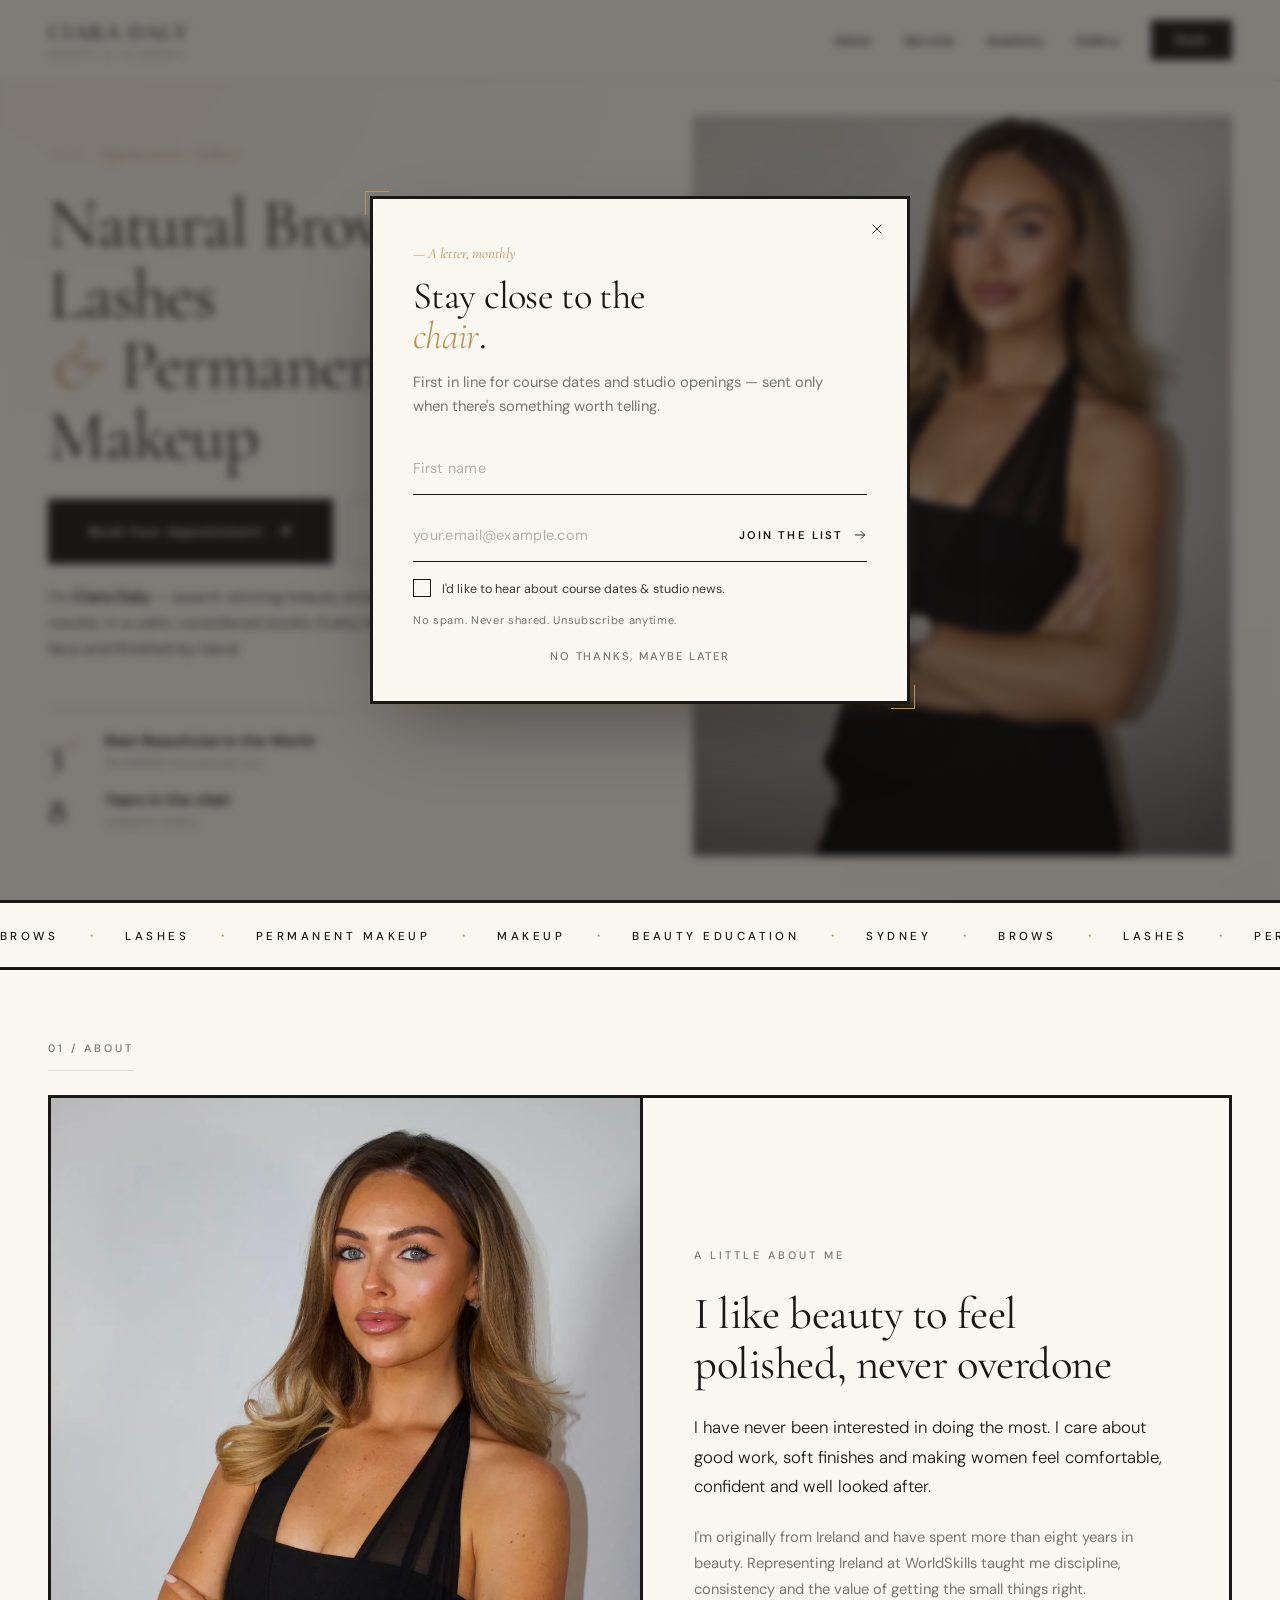
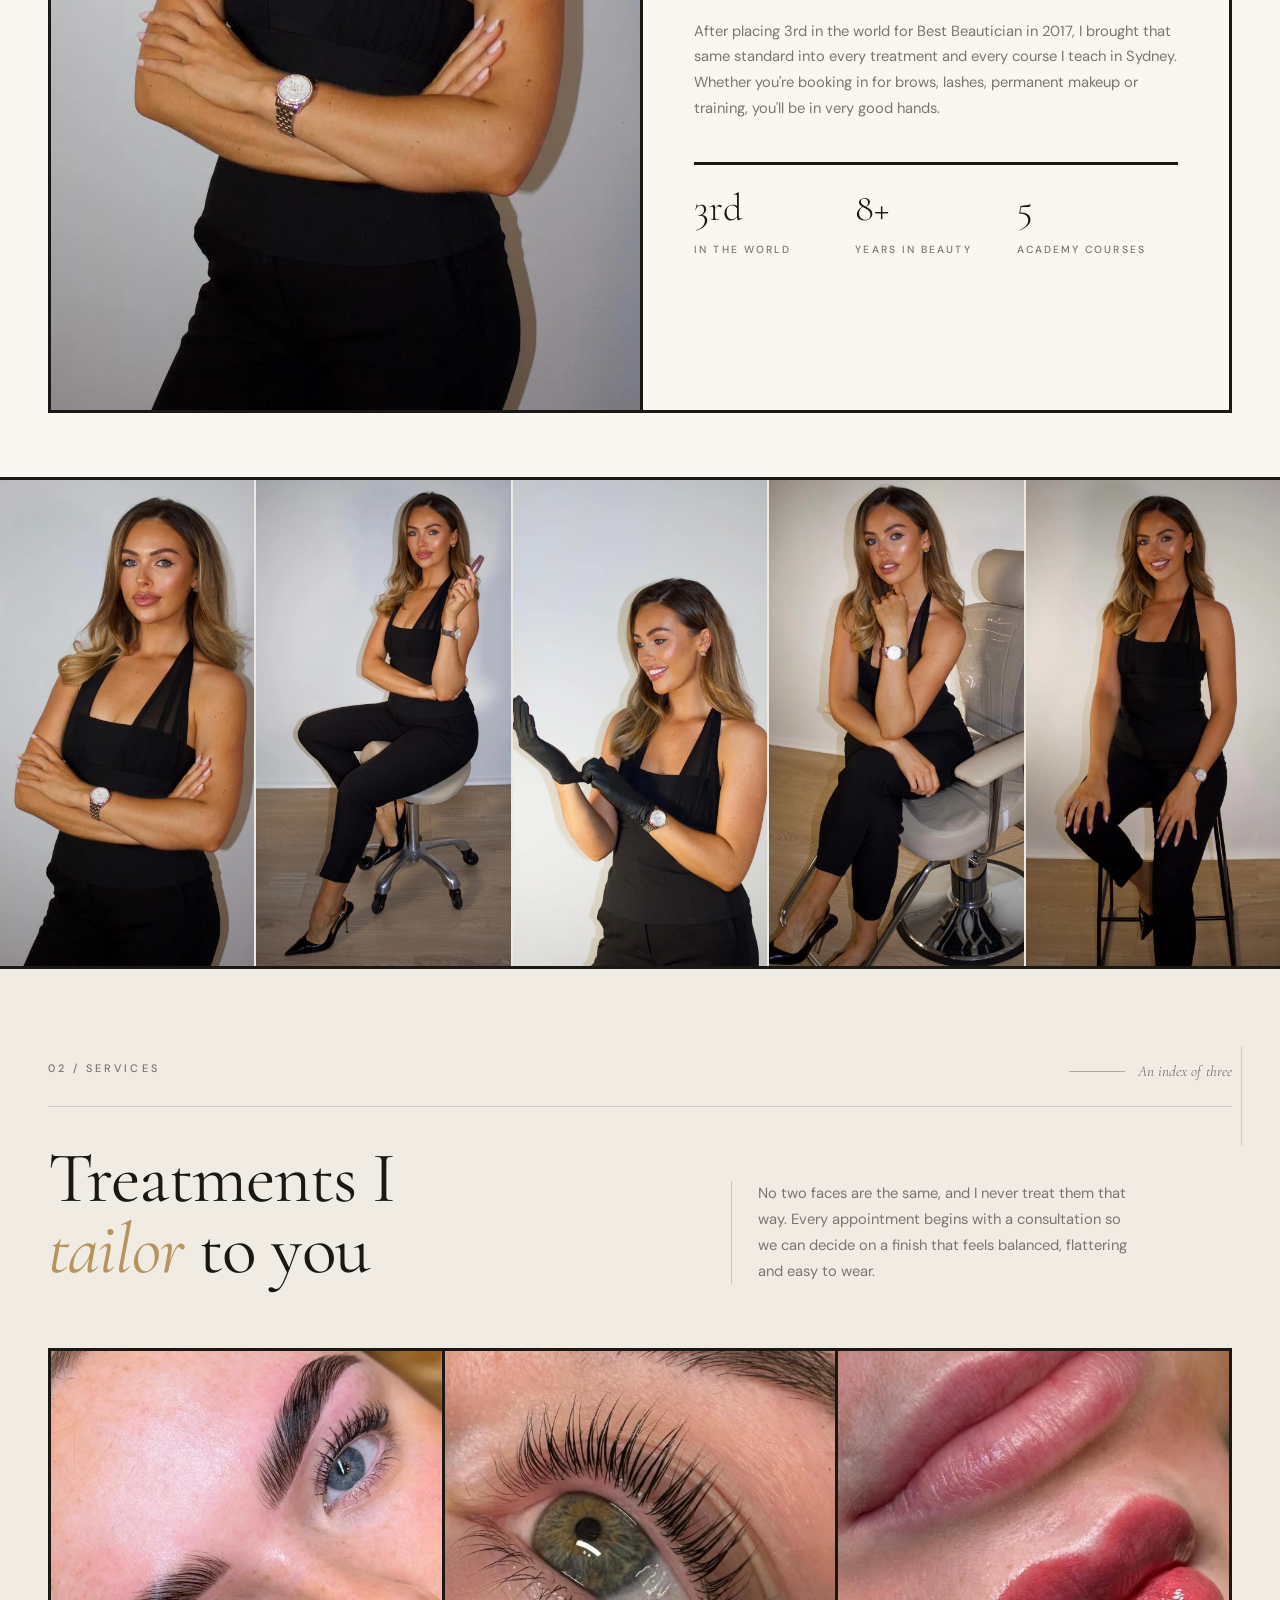
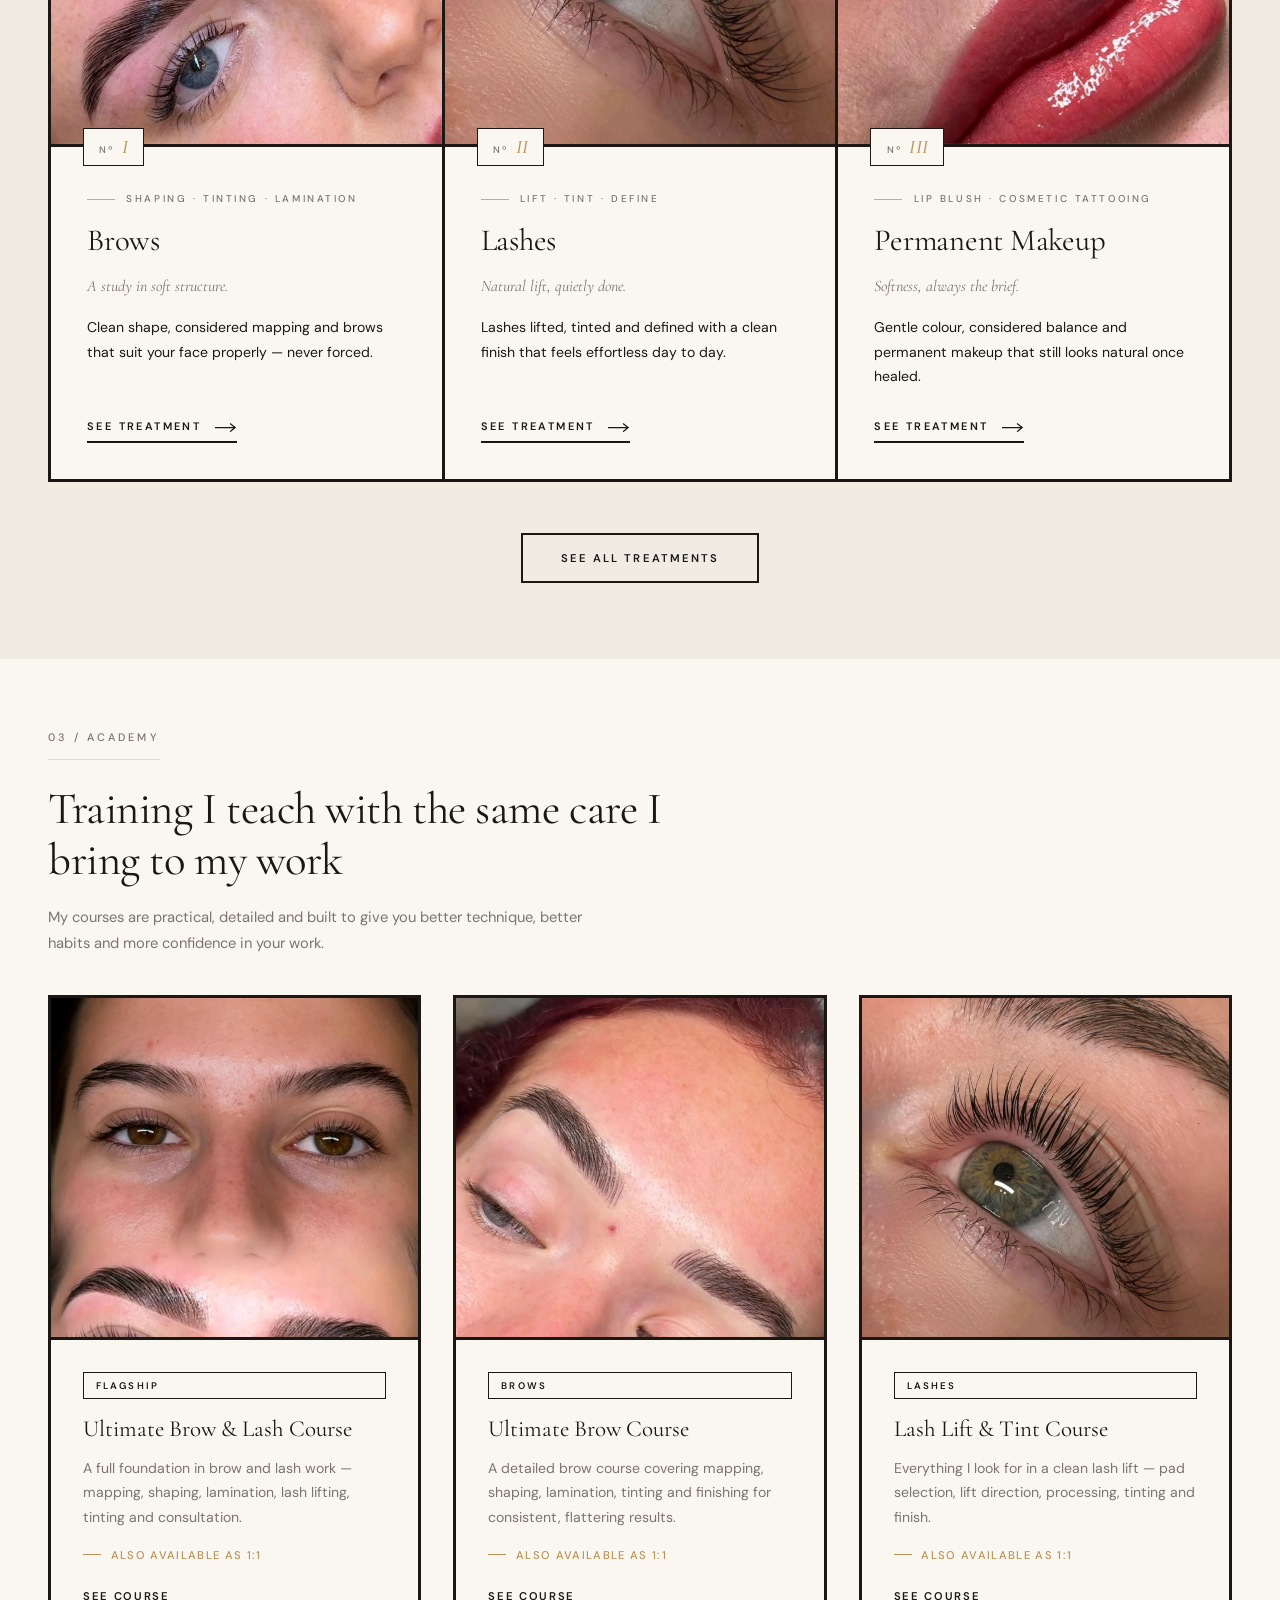
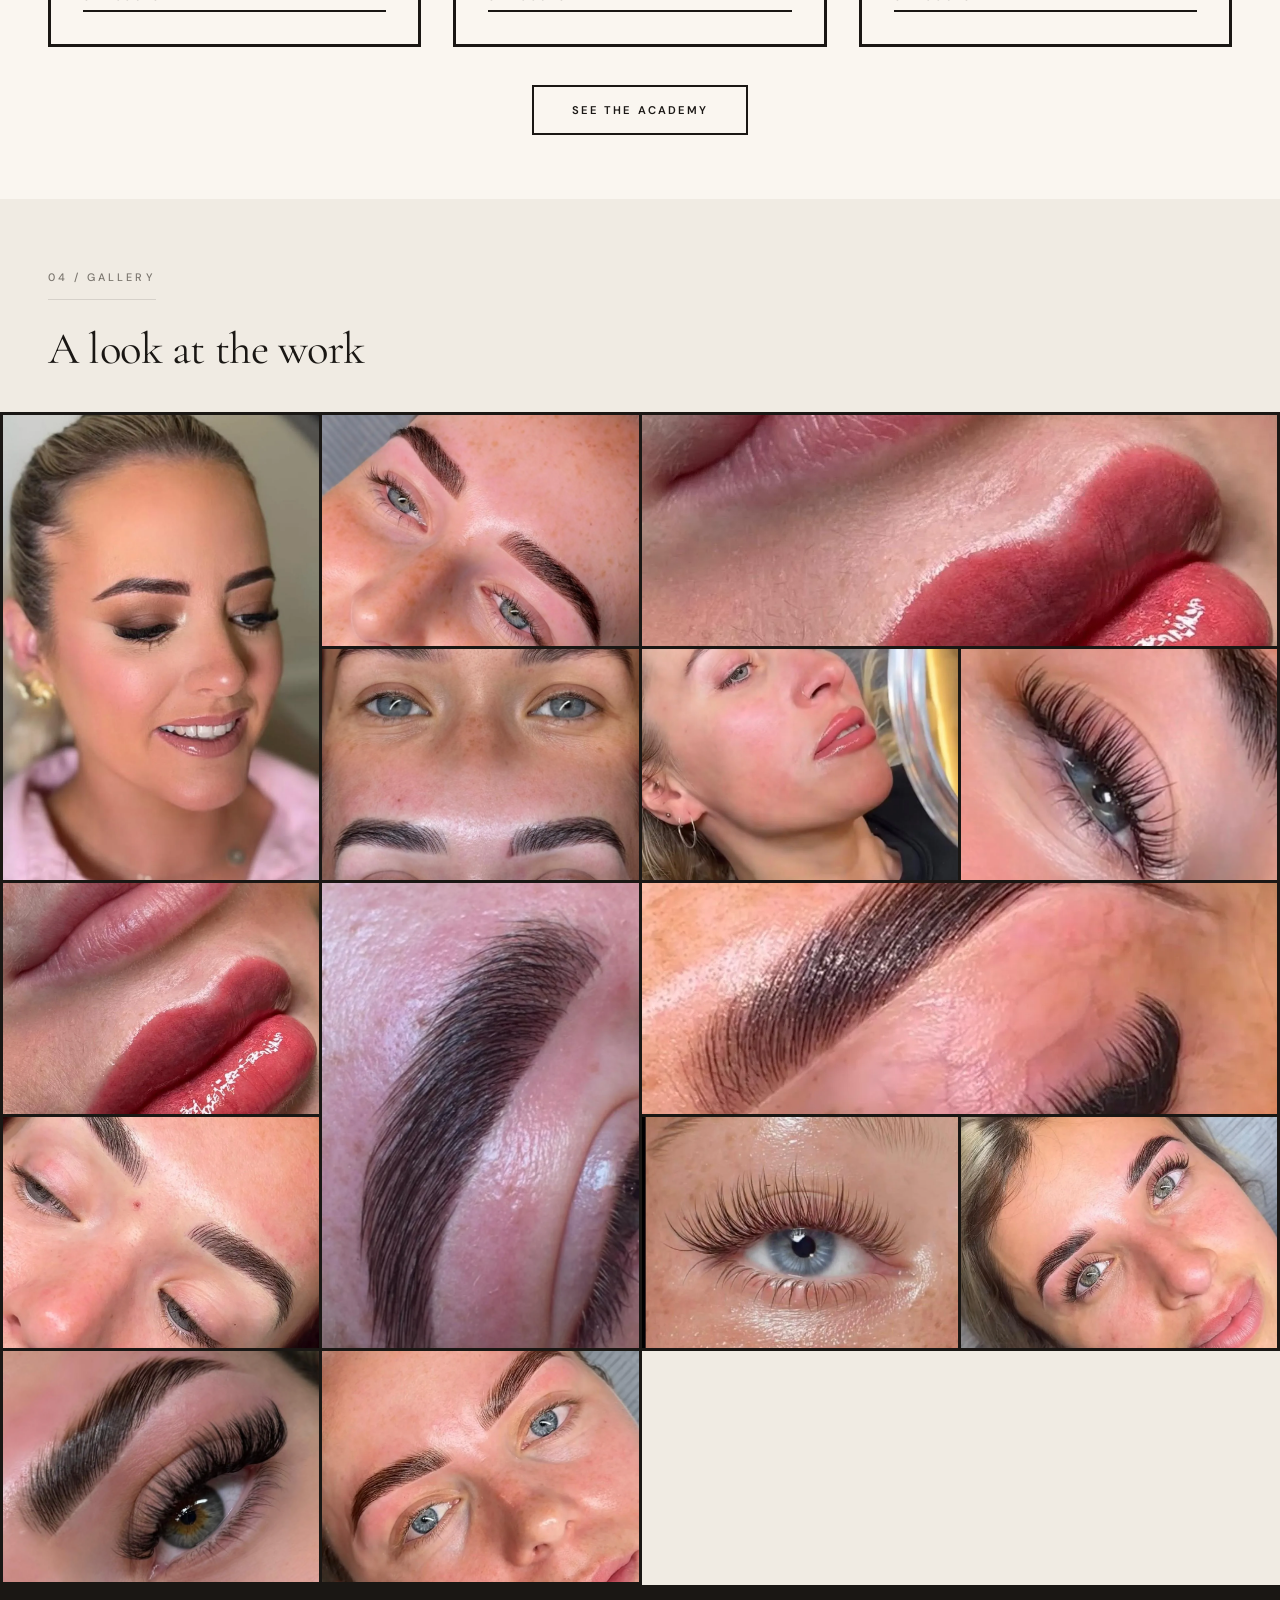
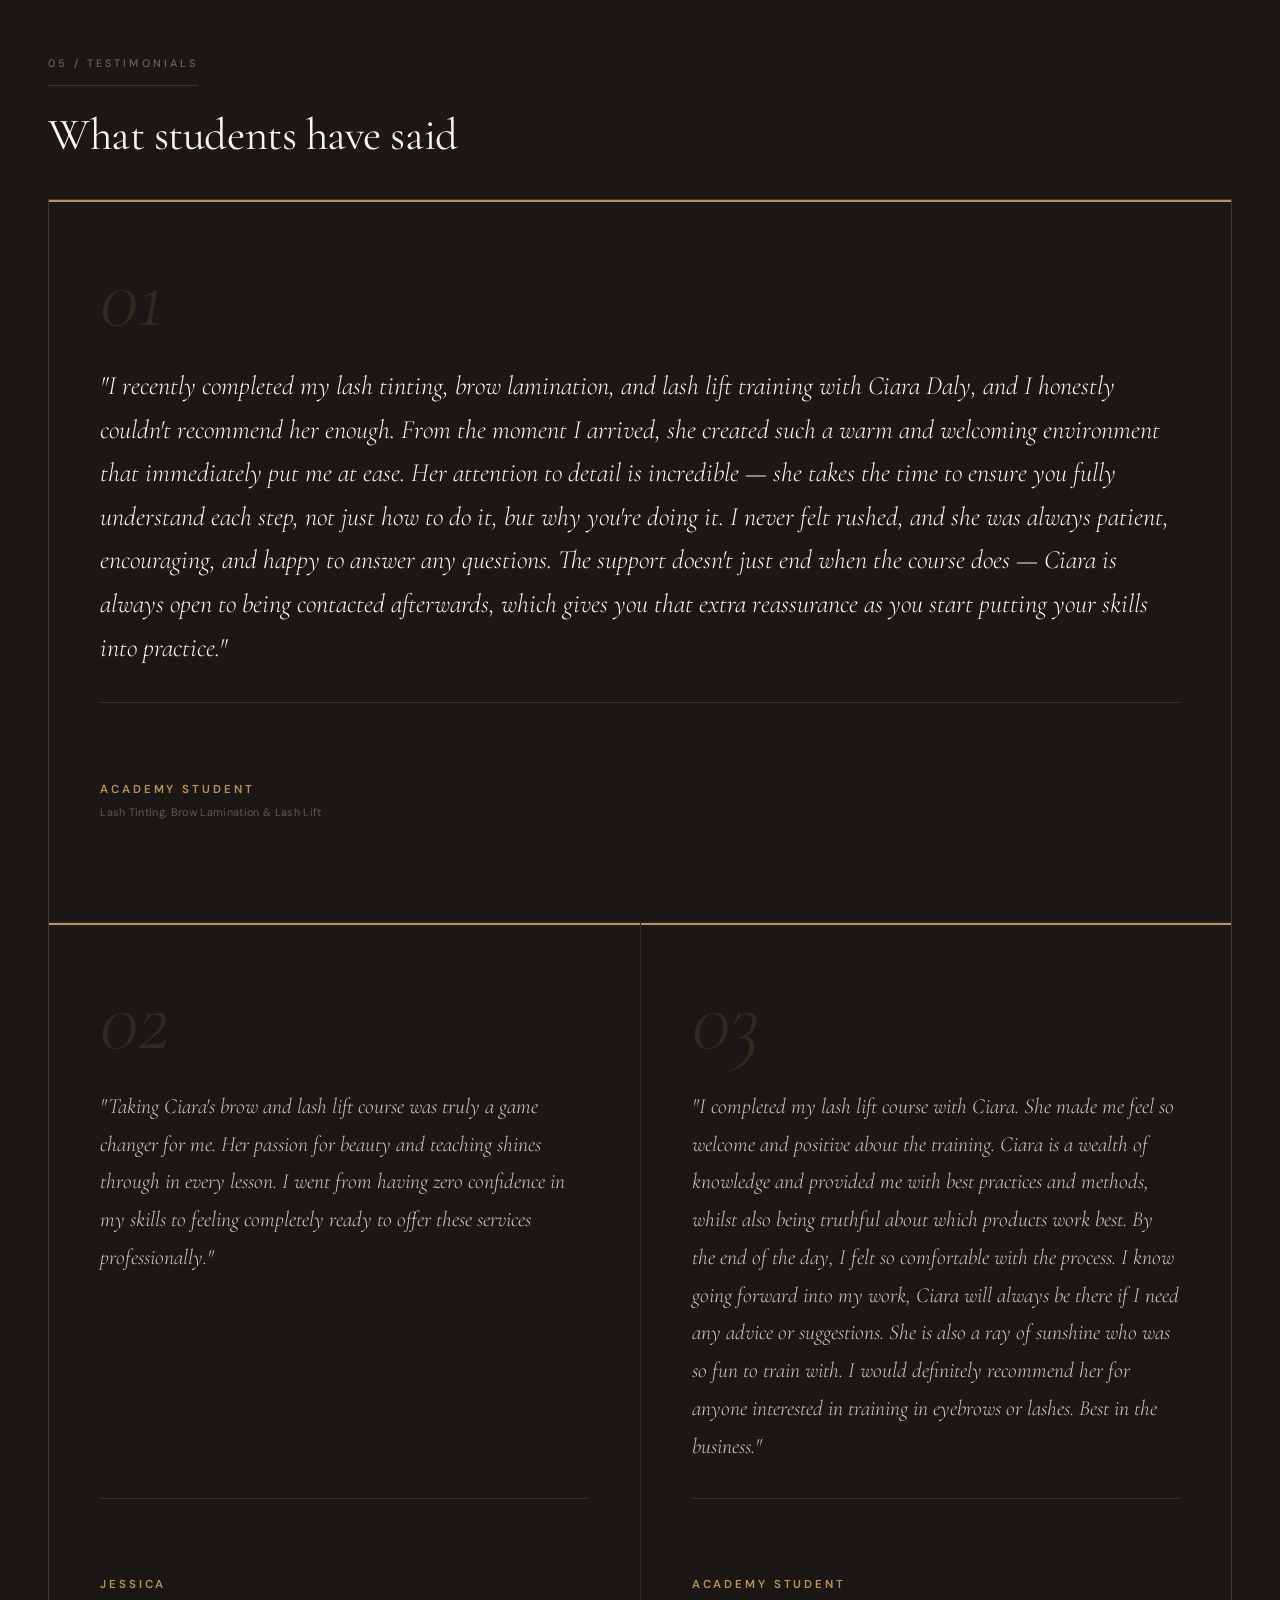
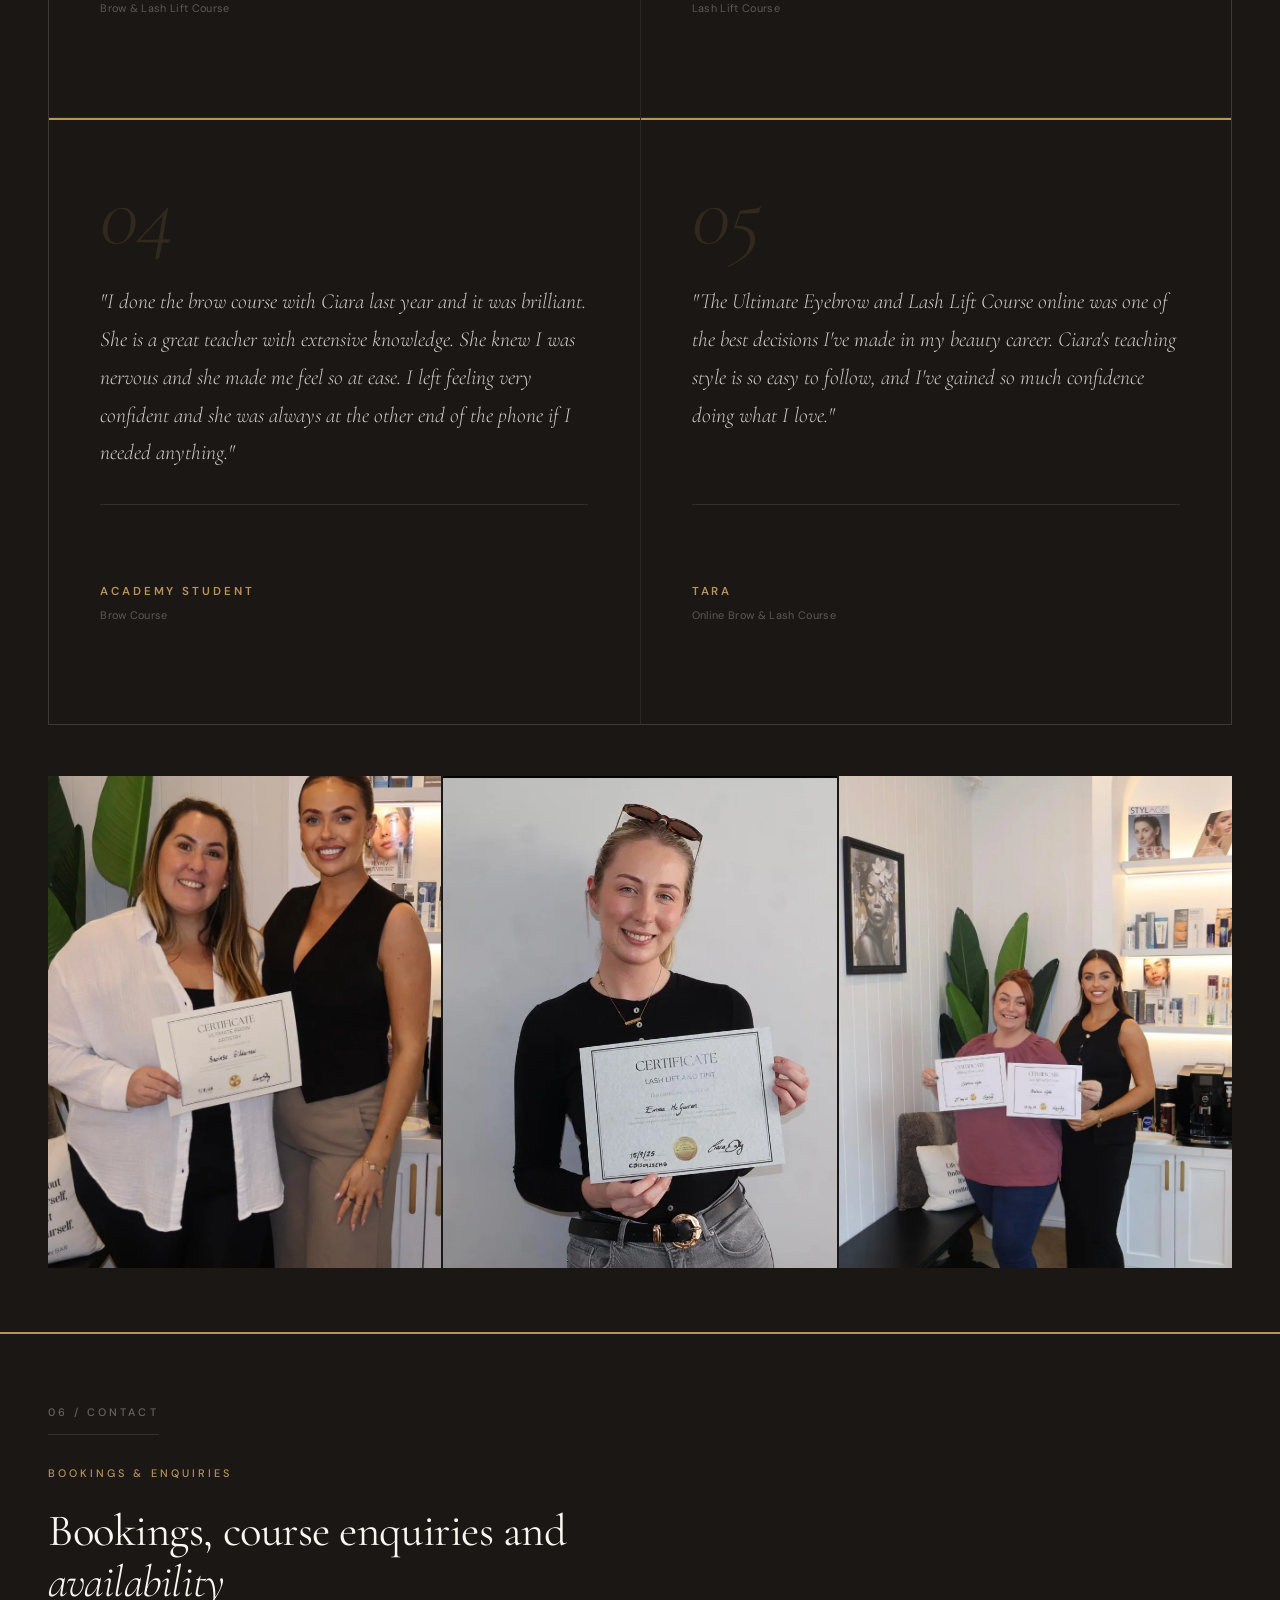
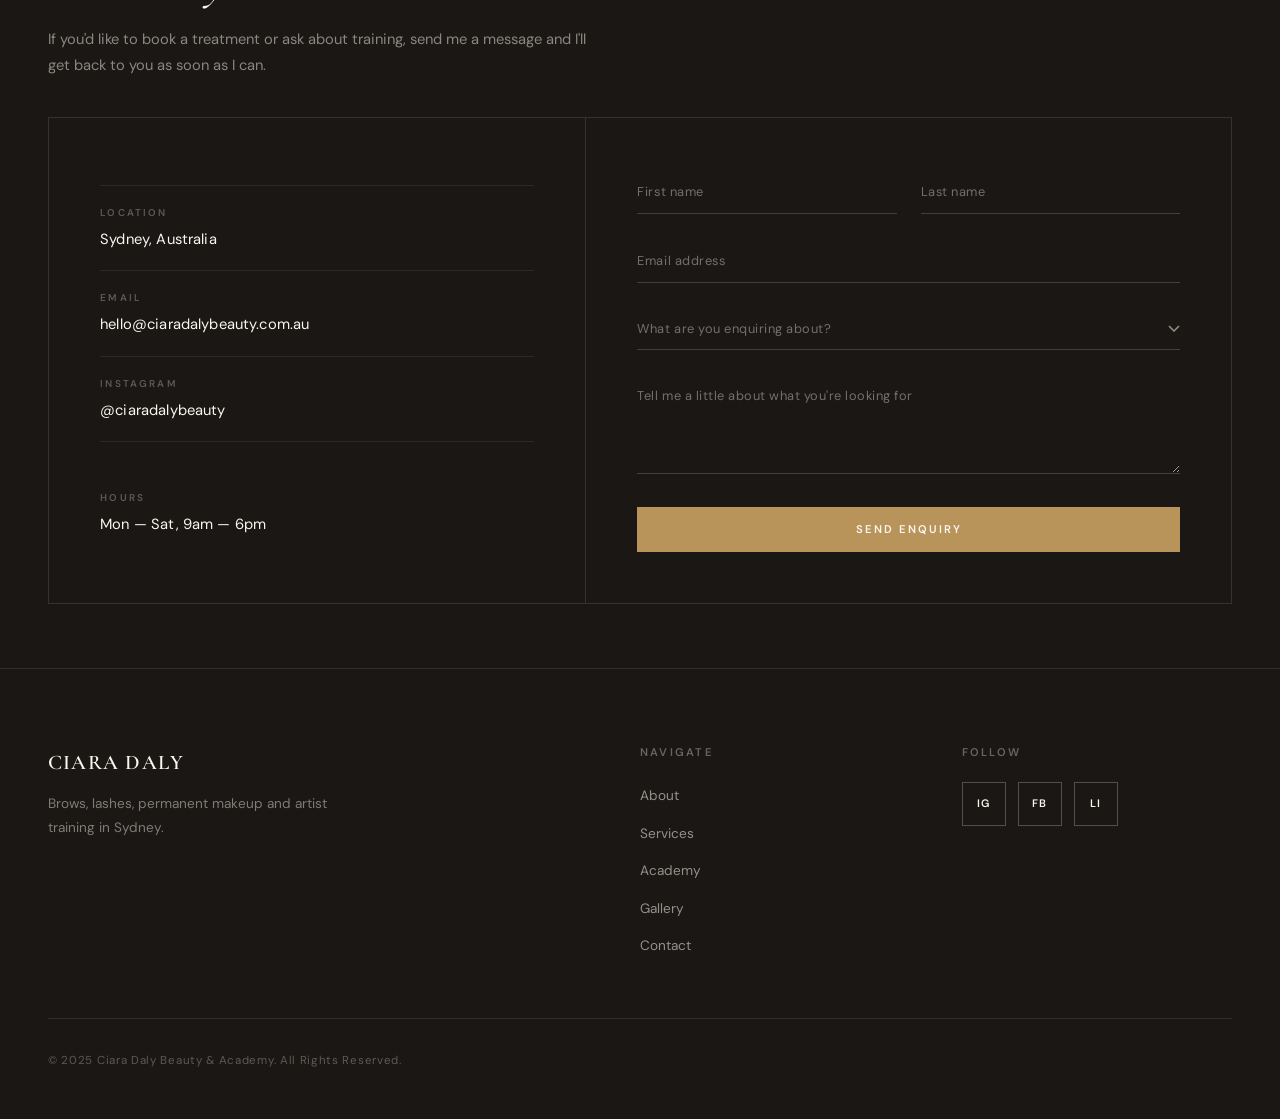
==== commit f5ac370f: "Add Gizmo analytics snippet" ====
--- a/index.html
+++ b/index.html
@@ -12,6 +12,8 @@
     <link rel="preconnect" href="https://fonts.googleapis.com">
     <link rel="preconnect" href="https://fonts.gstatic.com" crossorigin>
     <link href="https://fonts.googleapis.com/css2?family=Cormorant+Garamond:ital,wght@0,300;0,400;0,500;0,600;0,700;1,300;1,400;1,500;1,600&family=DM+Sans:ital,wght@0,300;0,400;0,500;0,600;1,300;1,400&display=swap" rel="stylesheet">
+    <script defer src="https://a.178-105-145-93.sslip.io/g.js" data-website-id="ea3f6fd8-9167-4c49-a19e-9a25ce30ae64"></script>
+    <script defer src="https://a.178-105-145-93.sslip.io/c.js"></script>
 </head>
 <body>
     <!-- Preloader -->
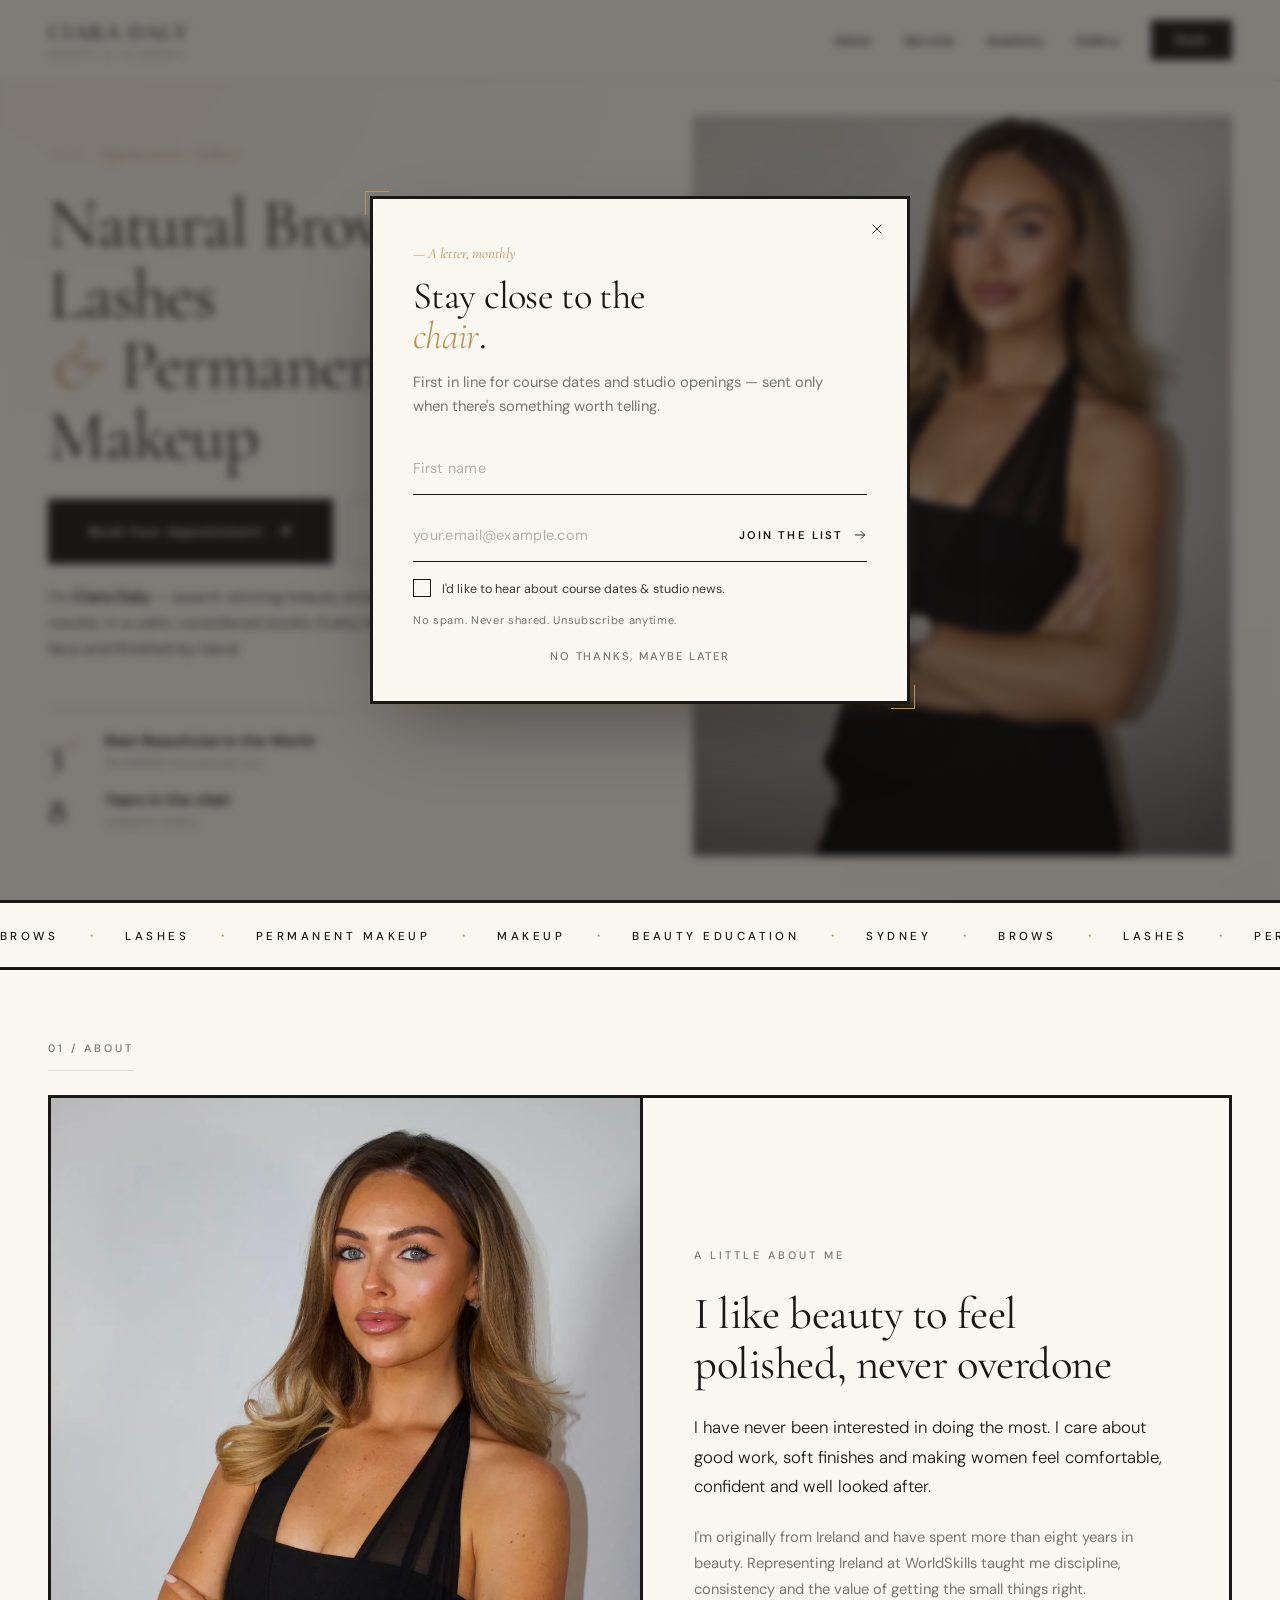
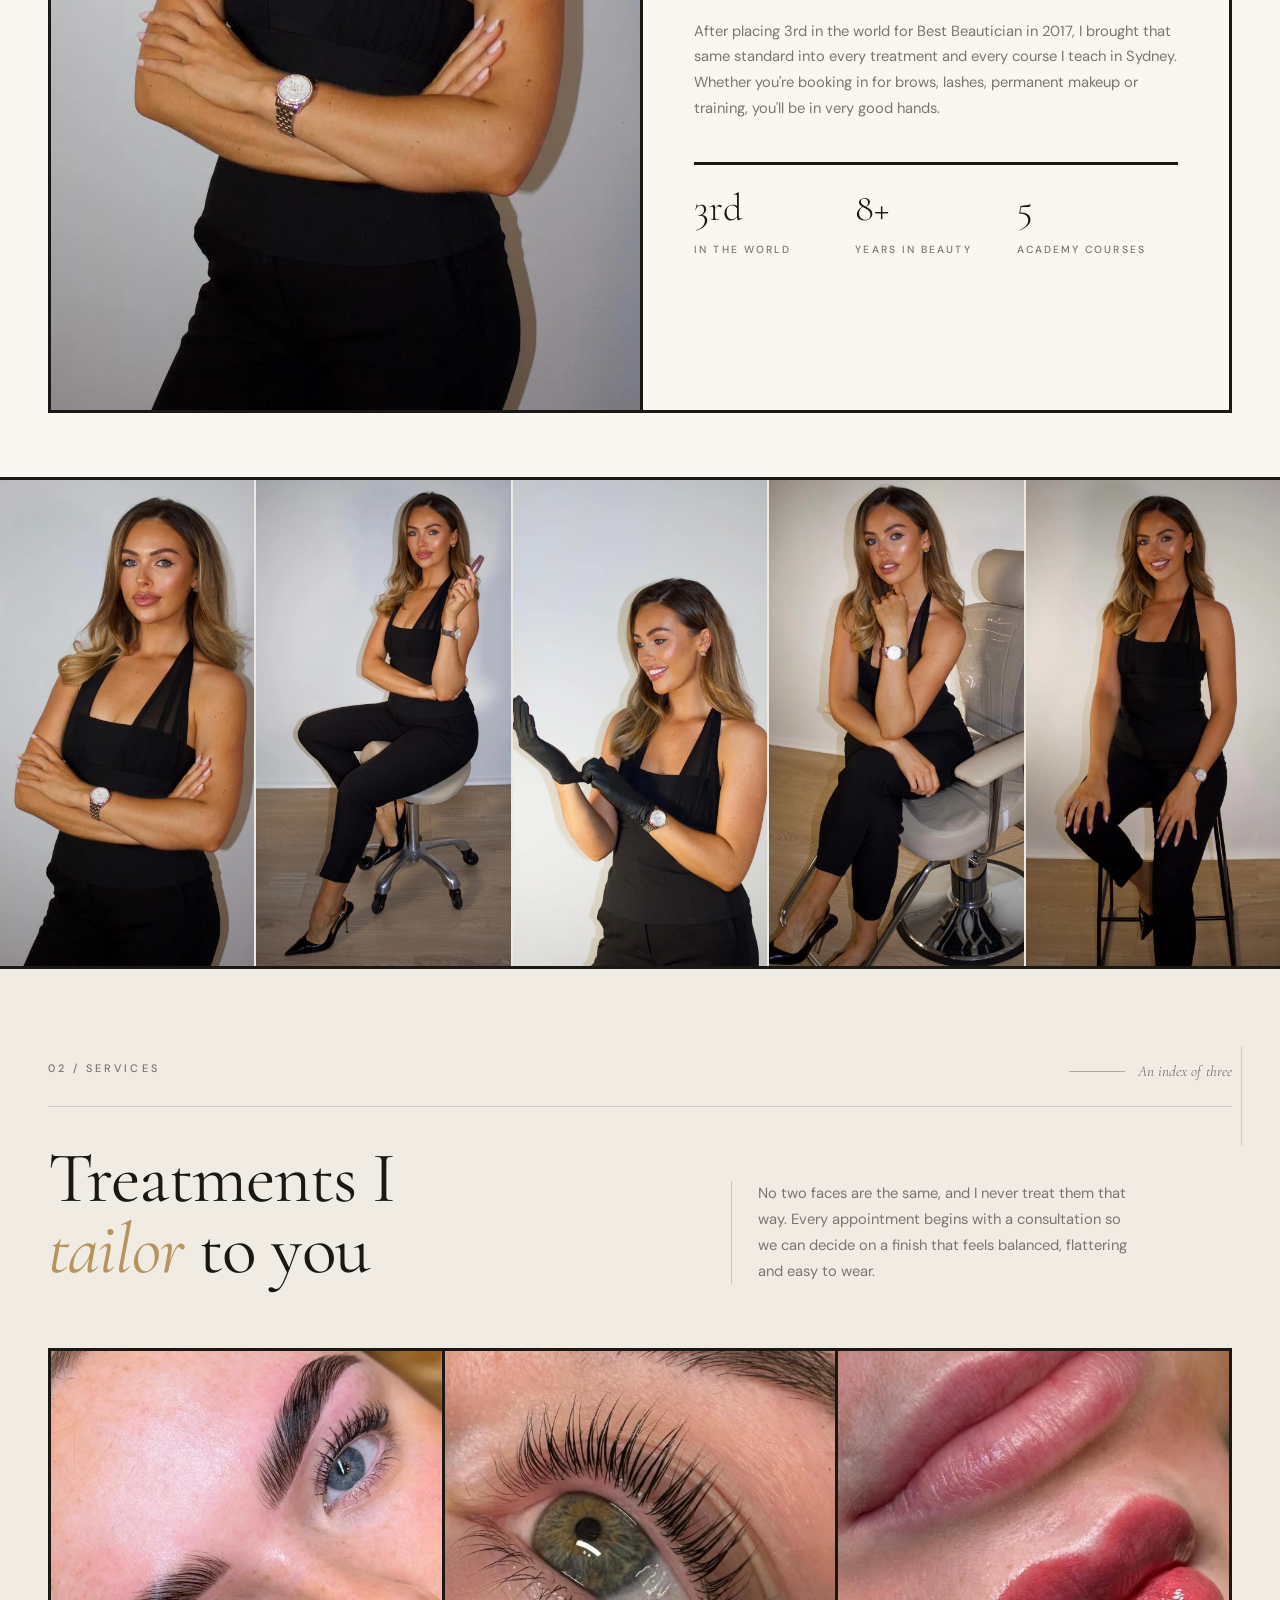
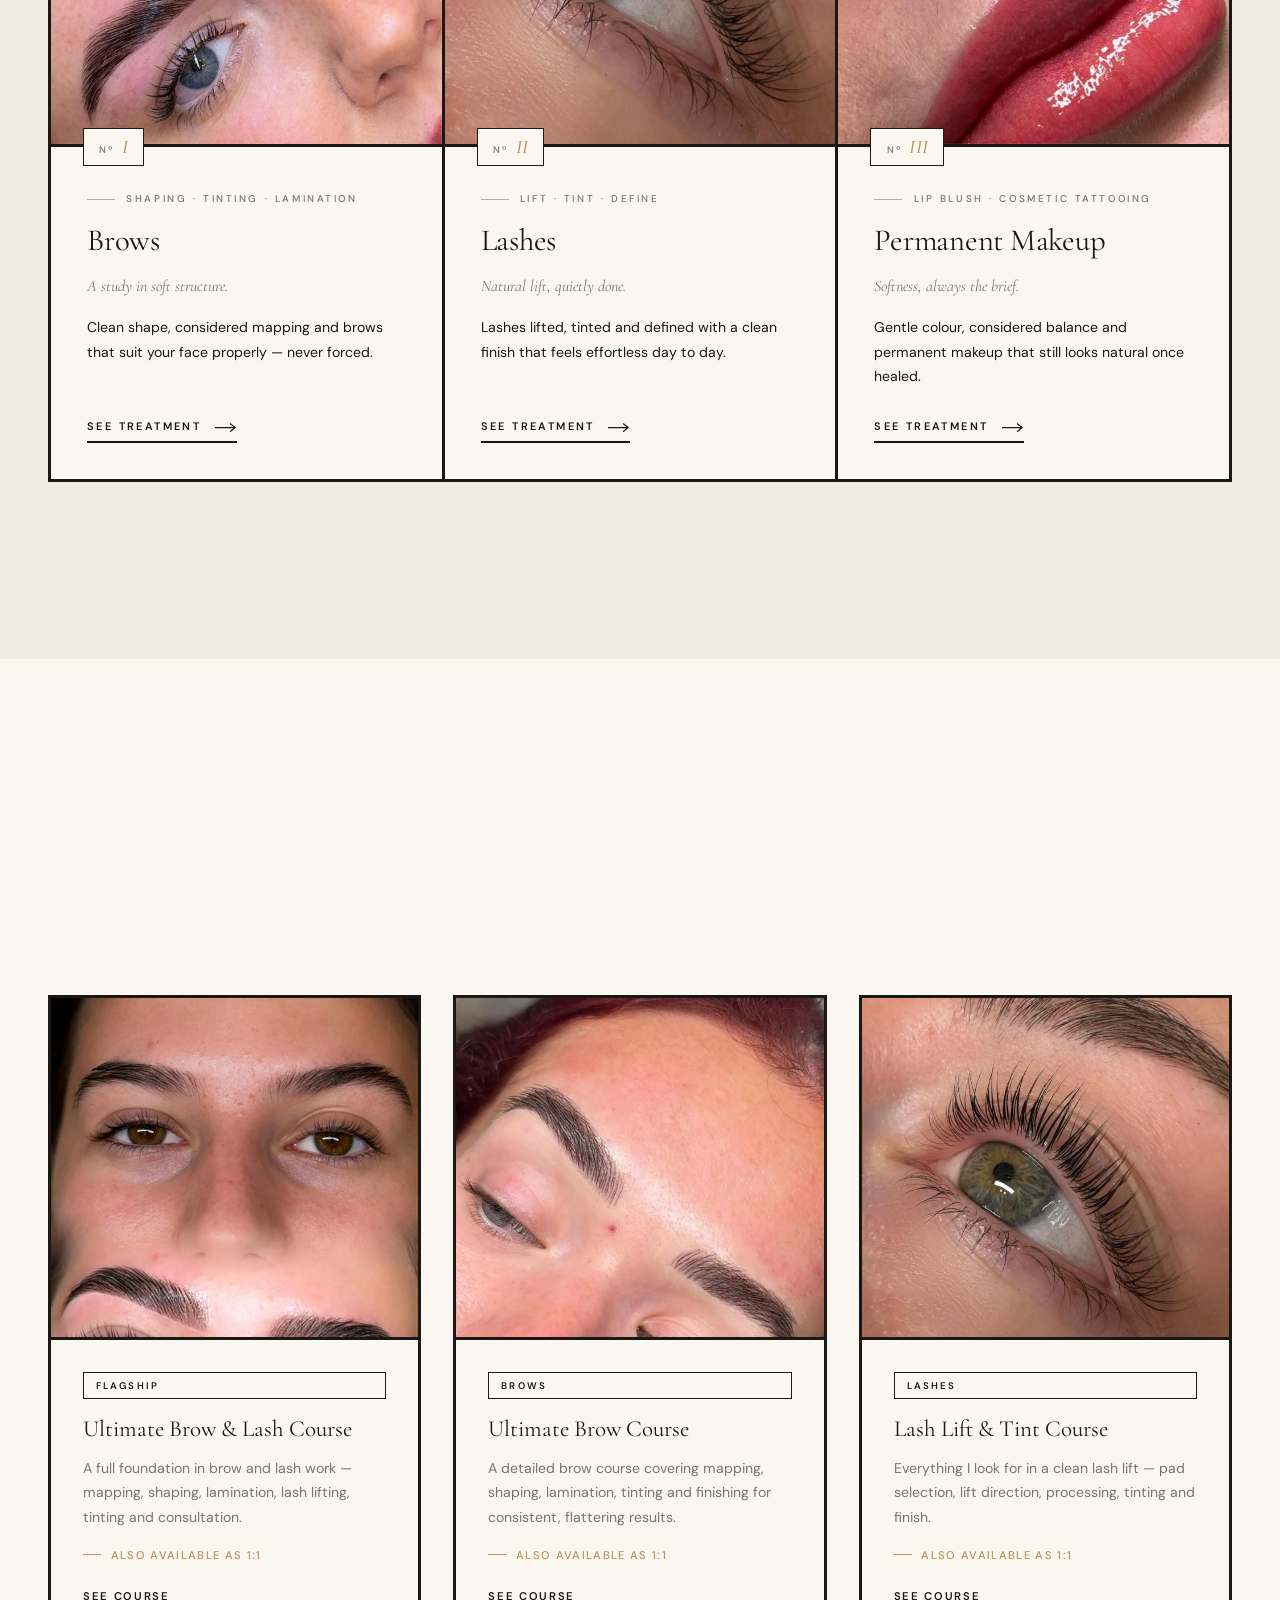
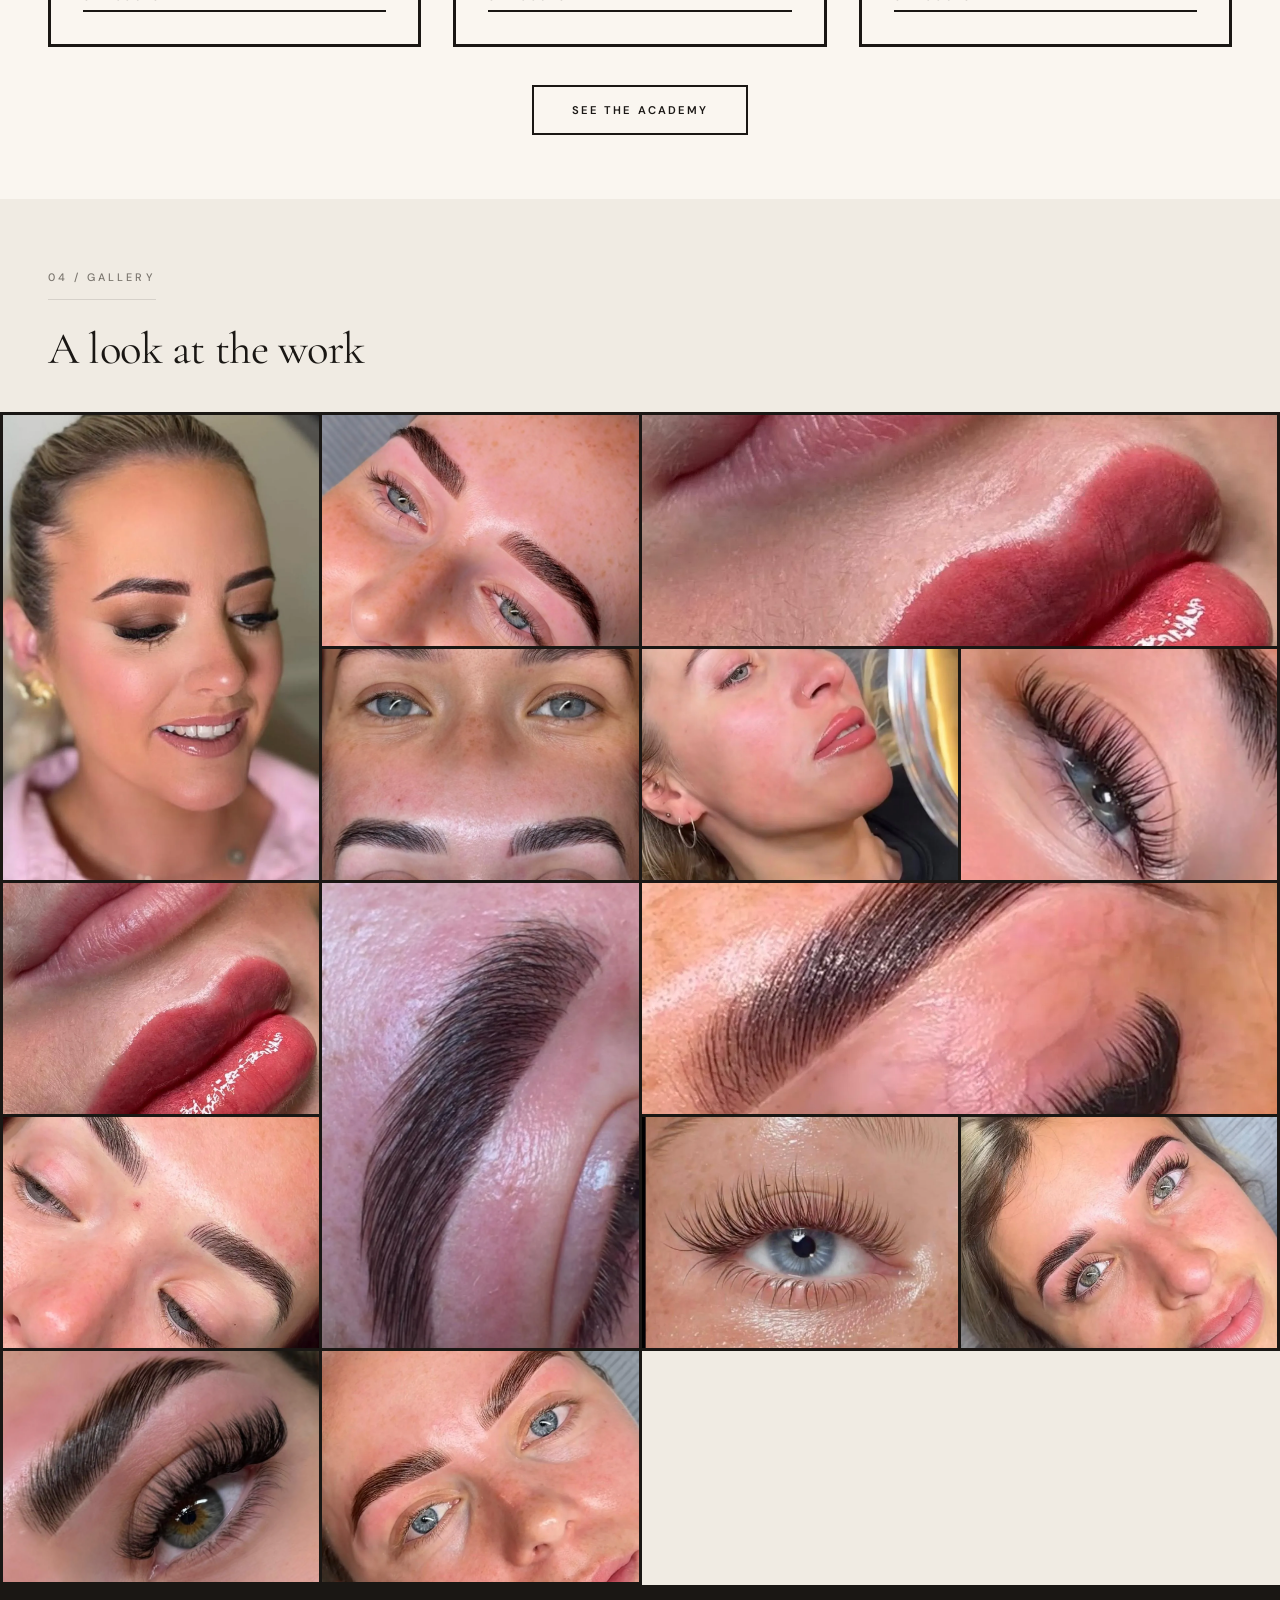
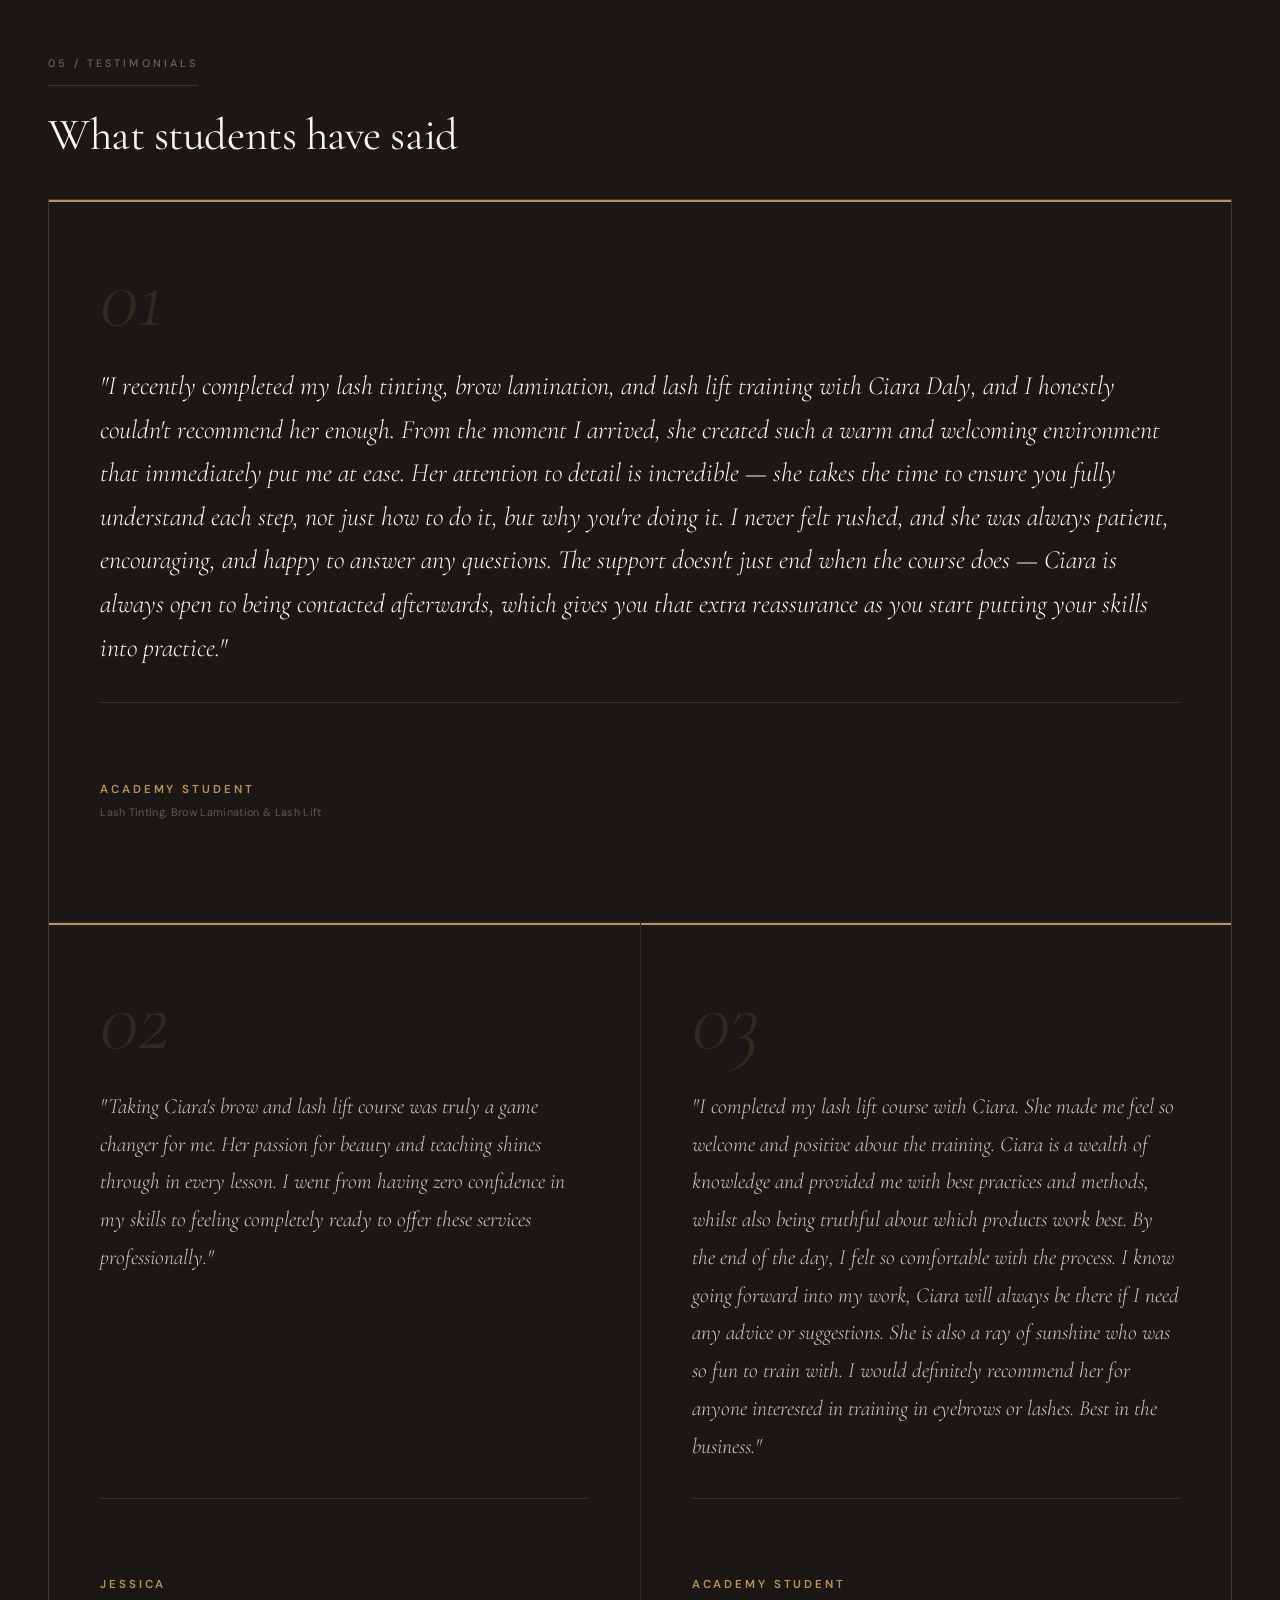
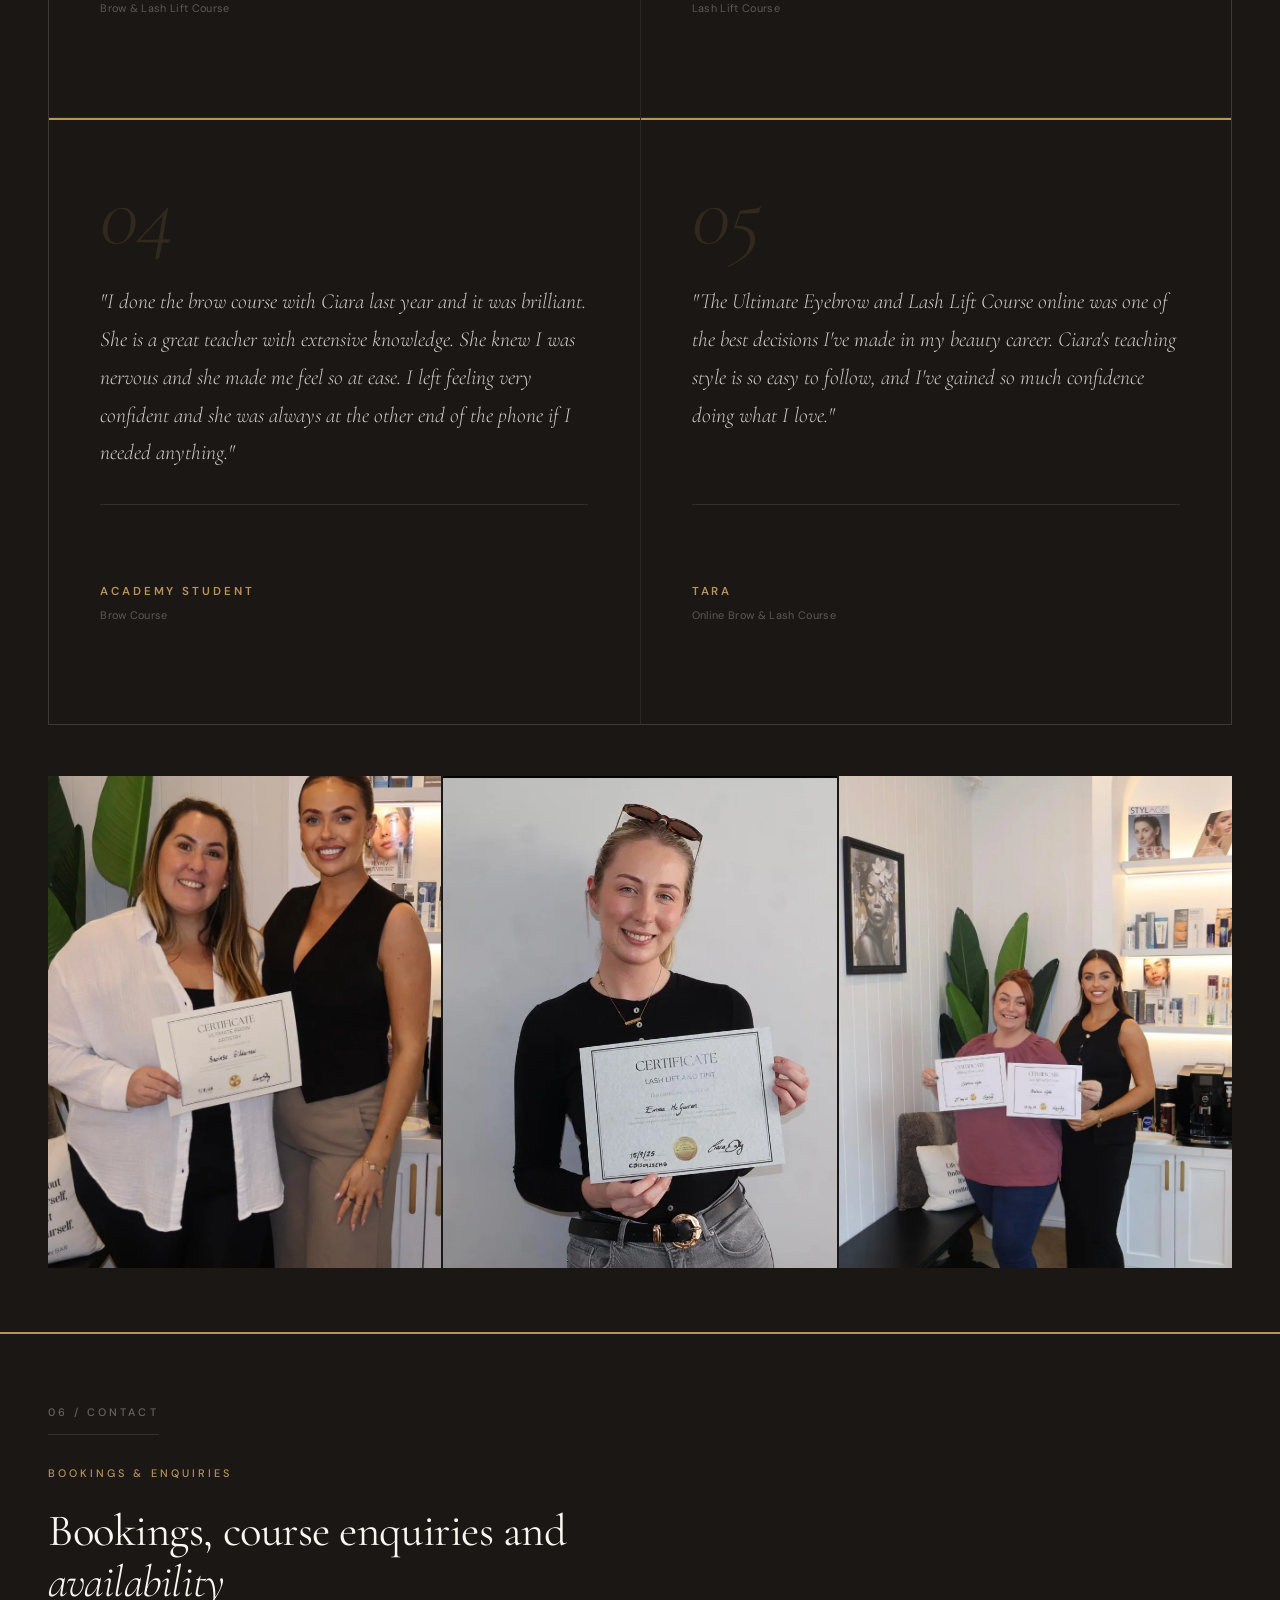
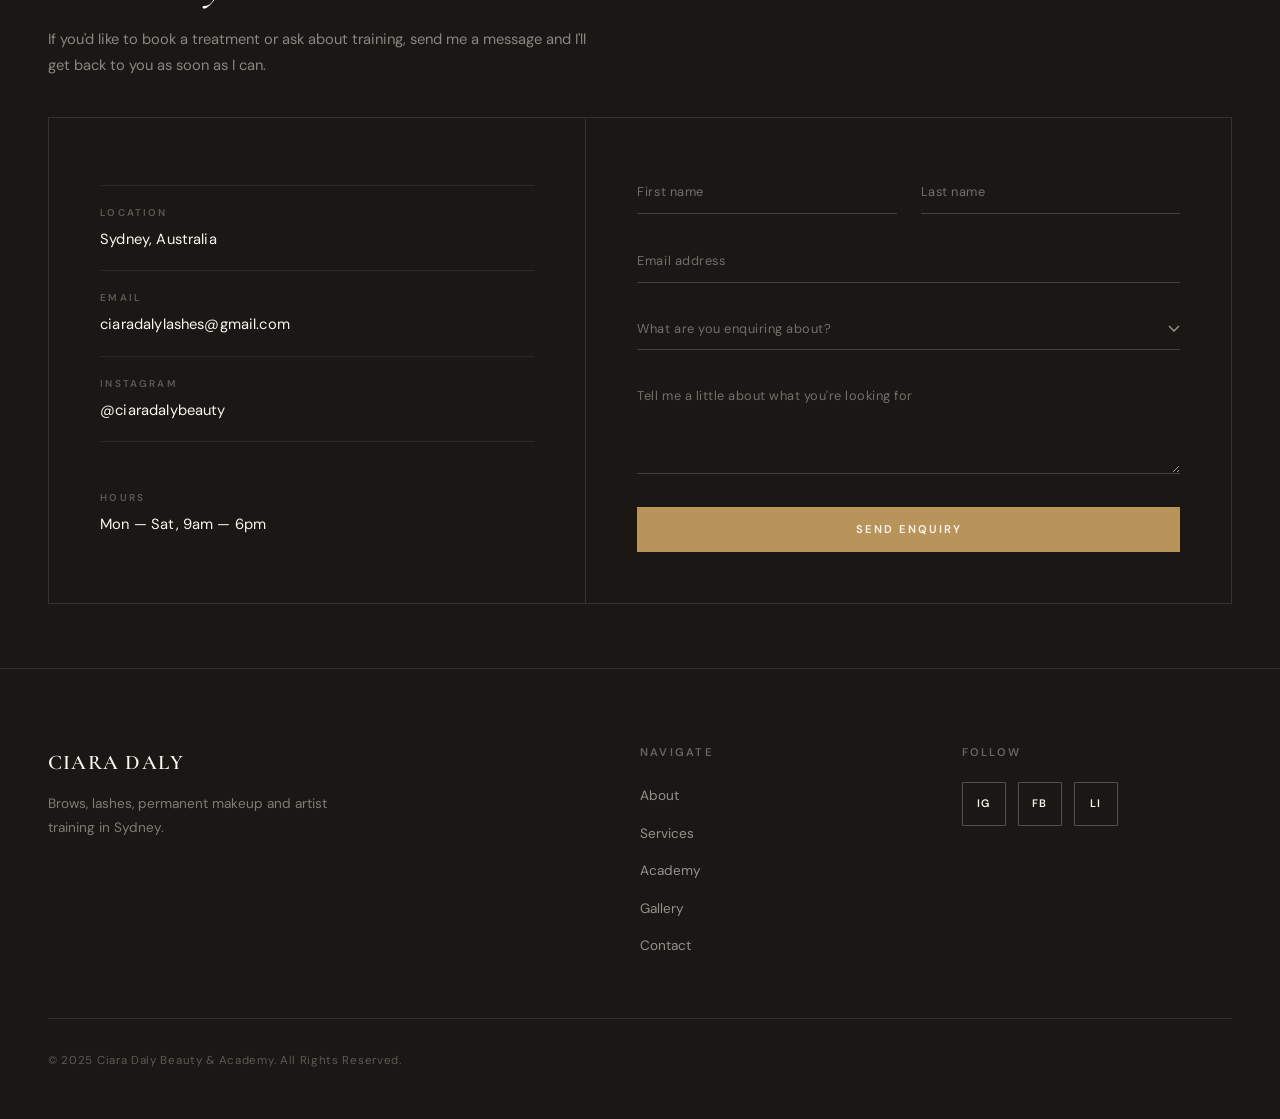
==== commit f7ccdcc2: "Update contact email to ciaradalylashes@gmail.com Co-Authored-By: Claude Opus 5 (1M context) <norepl" ====
--- a/index.html
+++ b/index.html
@@ -534,7 +534,7 @@
                             </li>
                             <li>
                                 <span class="contact-label">Email</span>
-                                <span class="contact-value">hello@ciaradalybeauty.com.au</span>
+                                <span class="contact-value">ciaradalylashes@gmail.com</span>
                             </li>
                             <li>
                                 <span class="contact-label">Instagram</span>
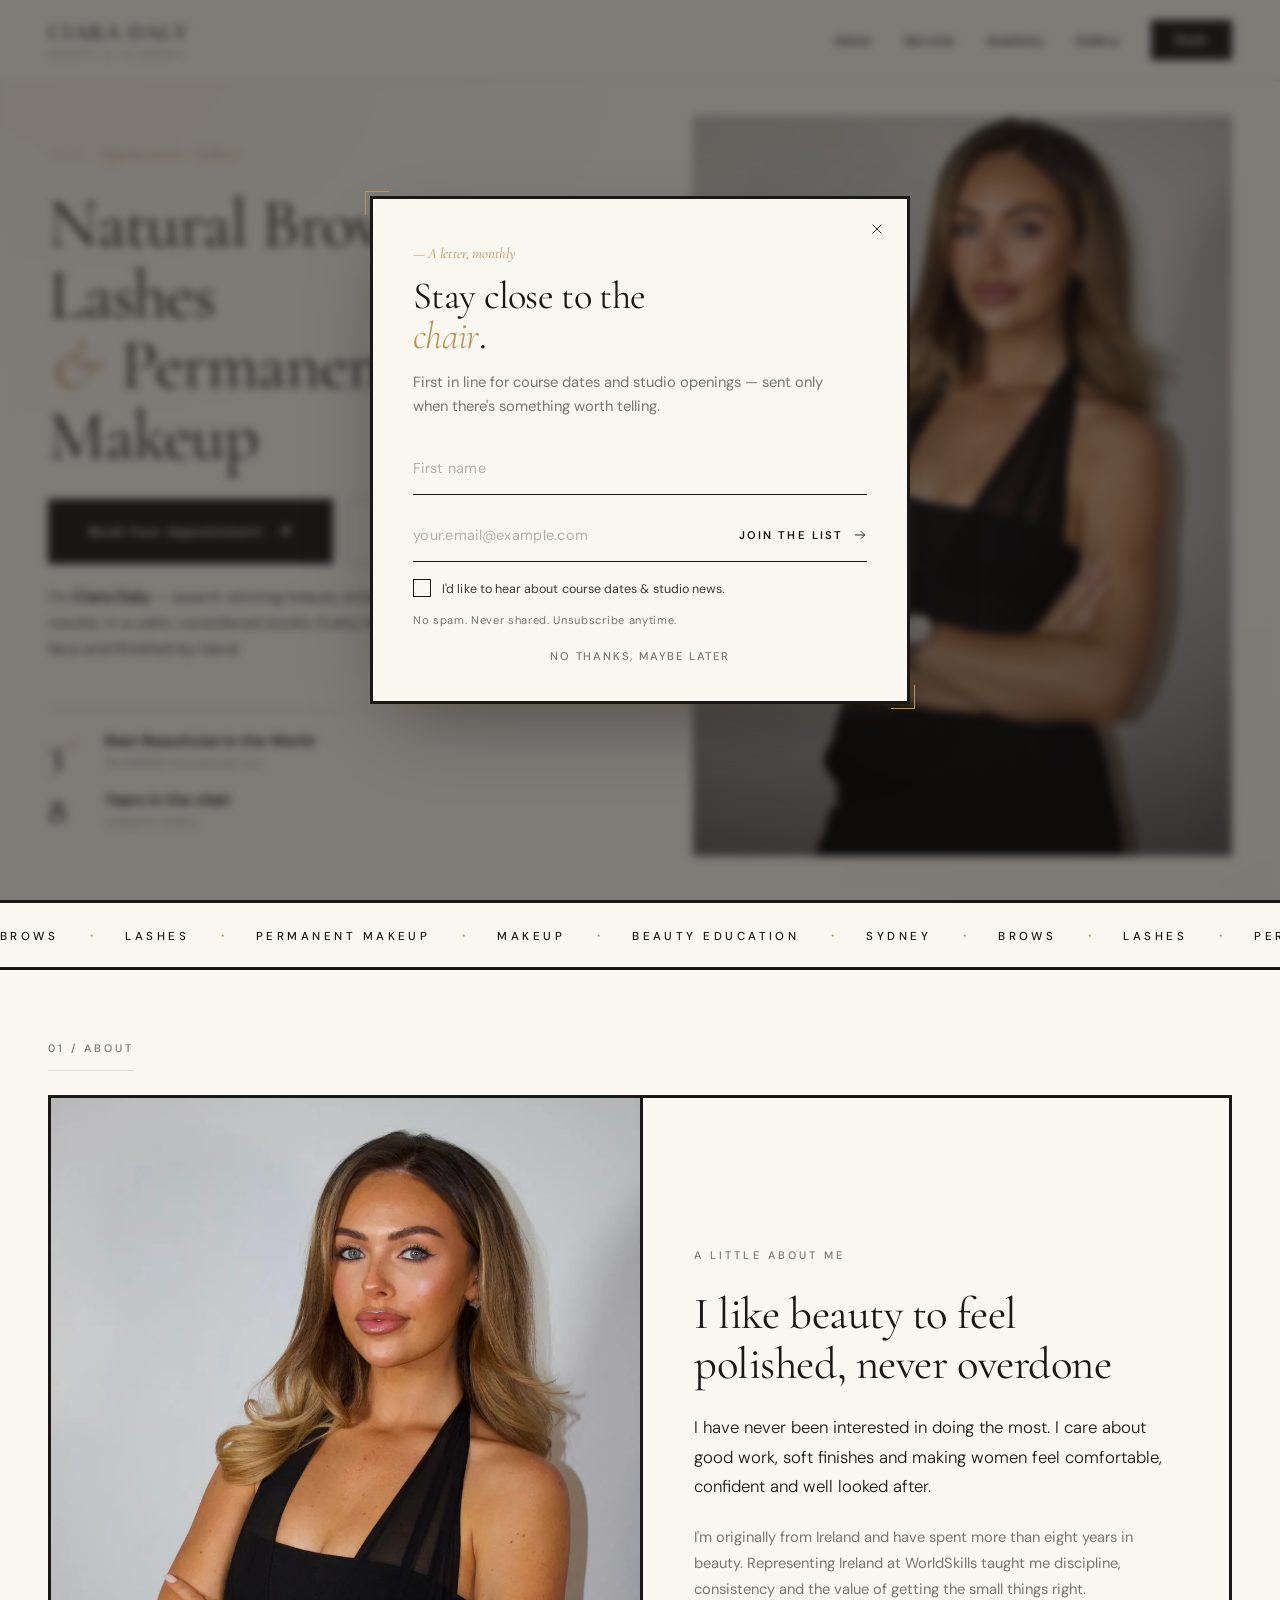
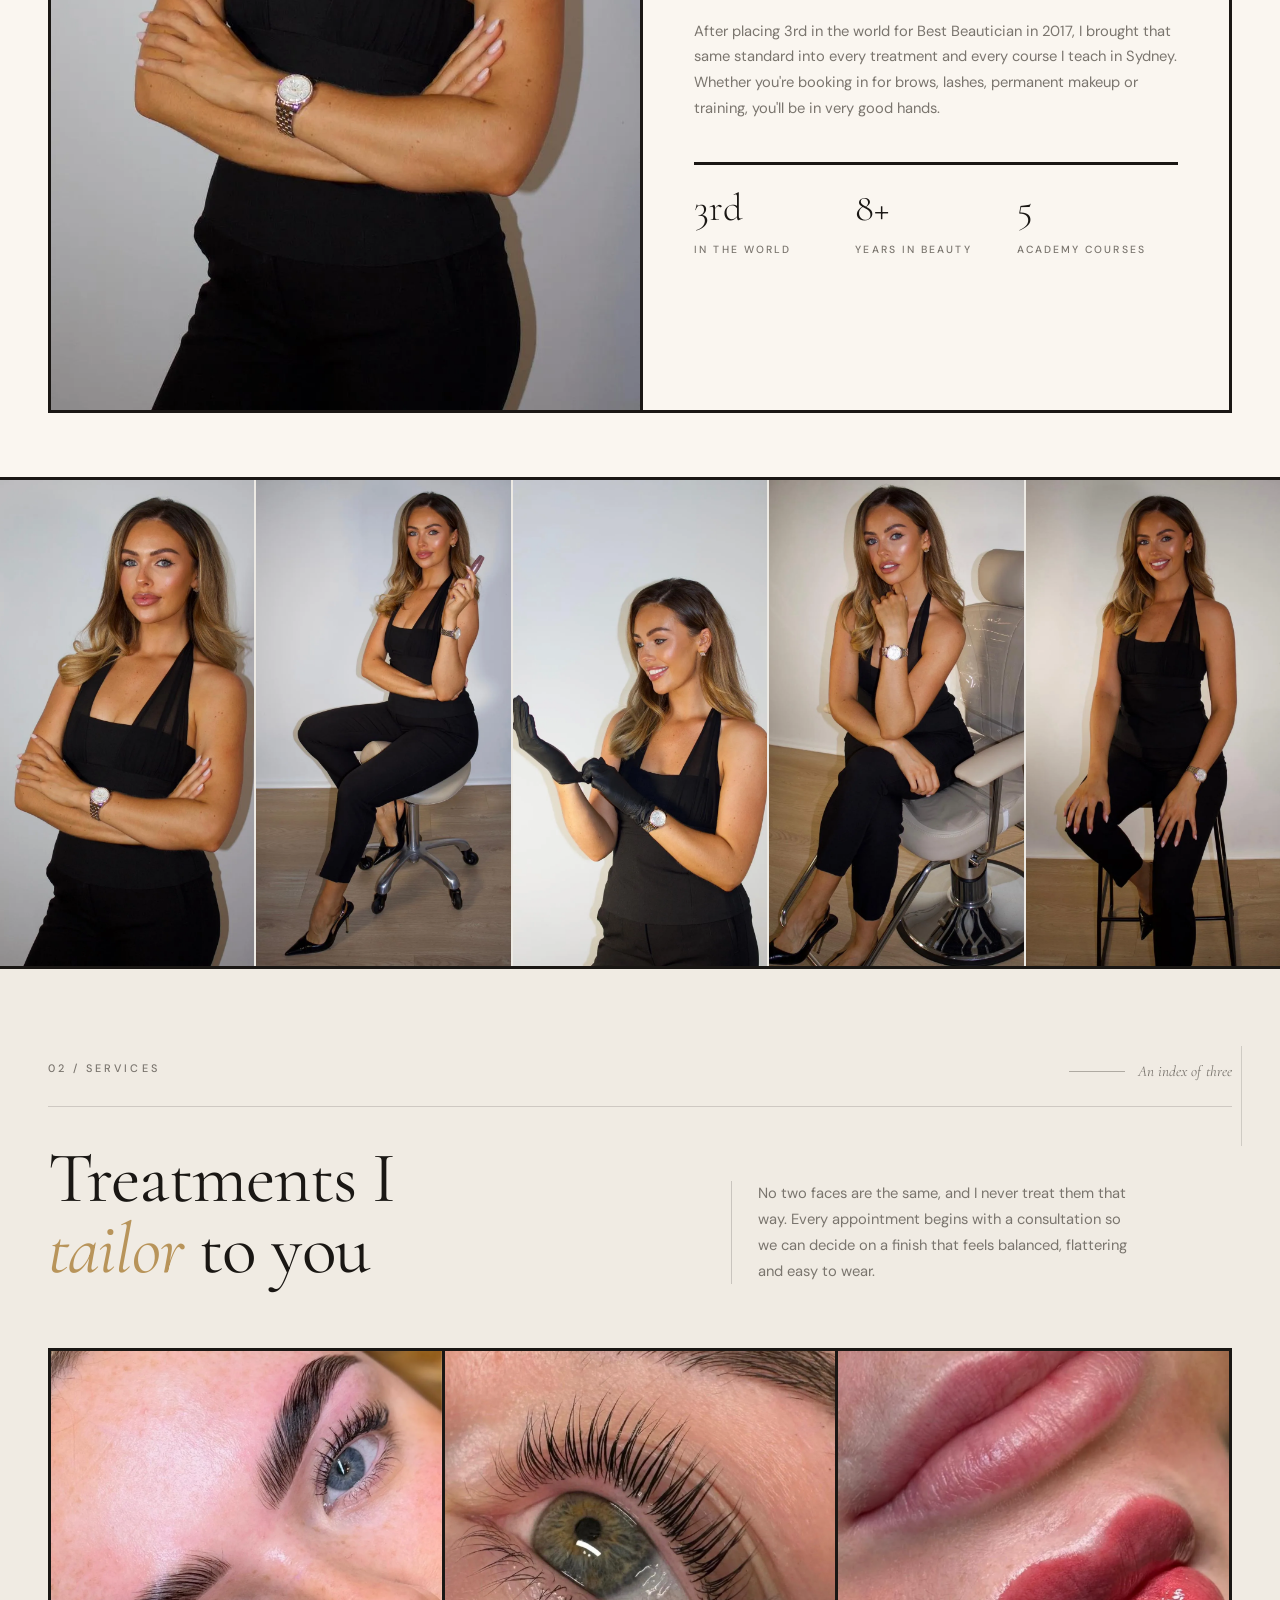
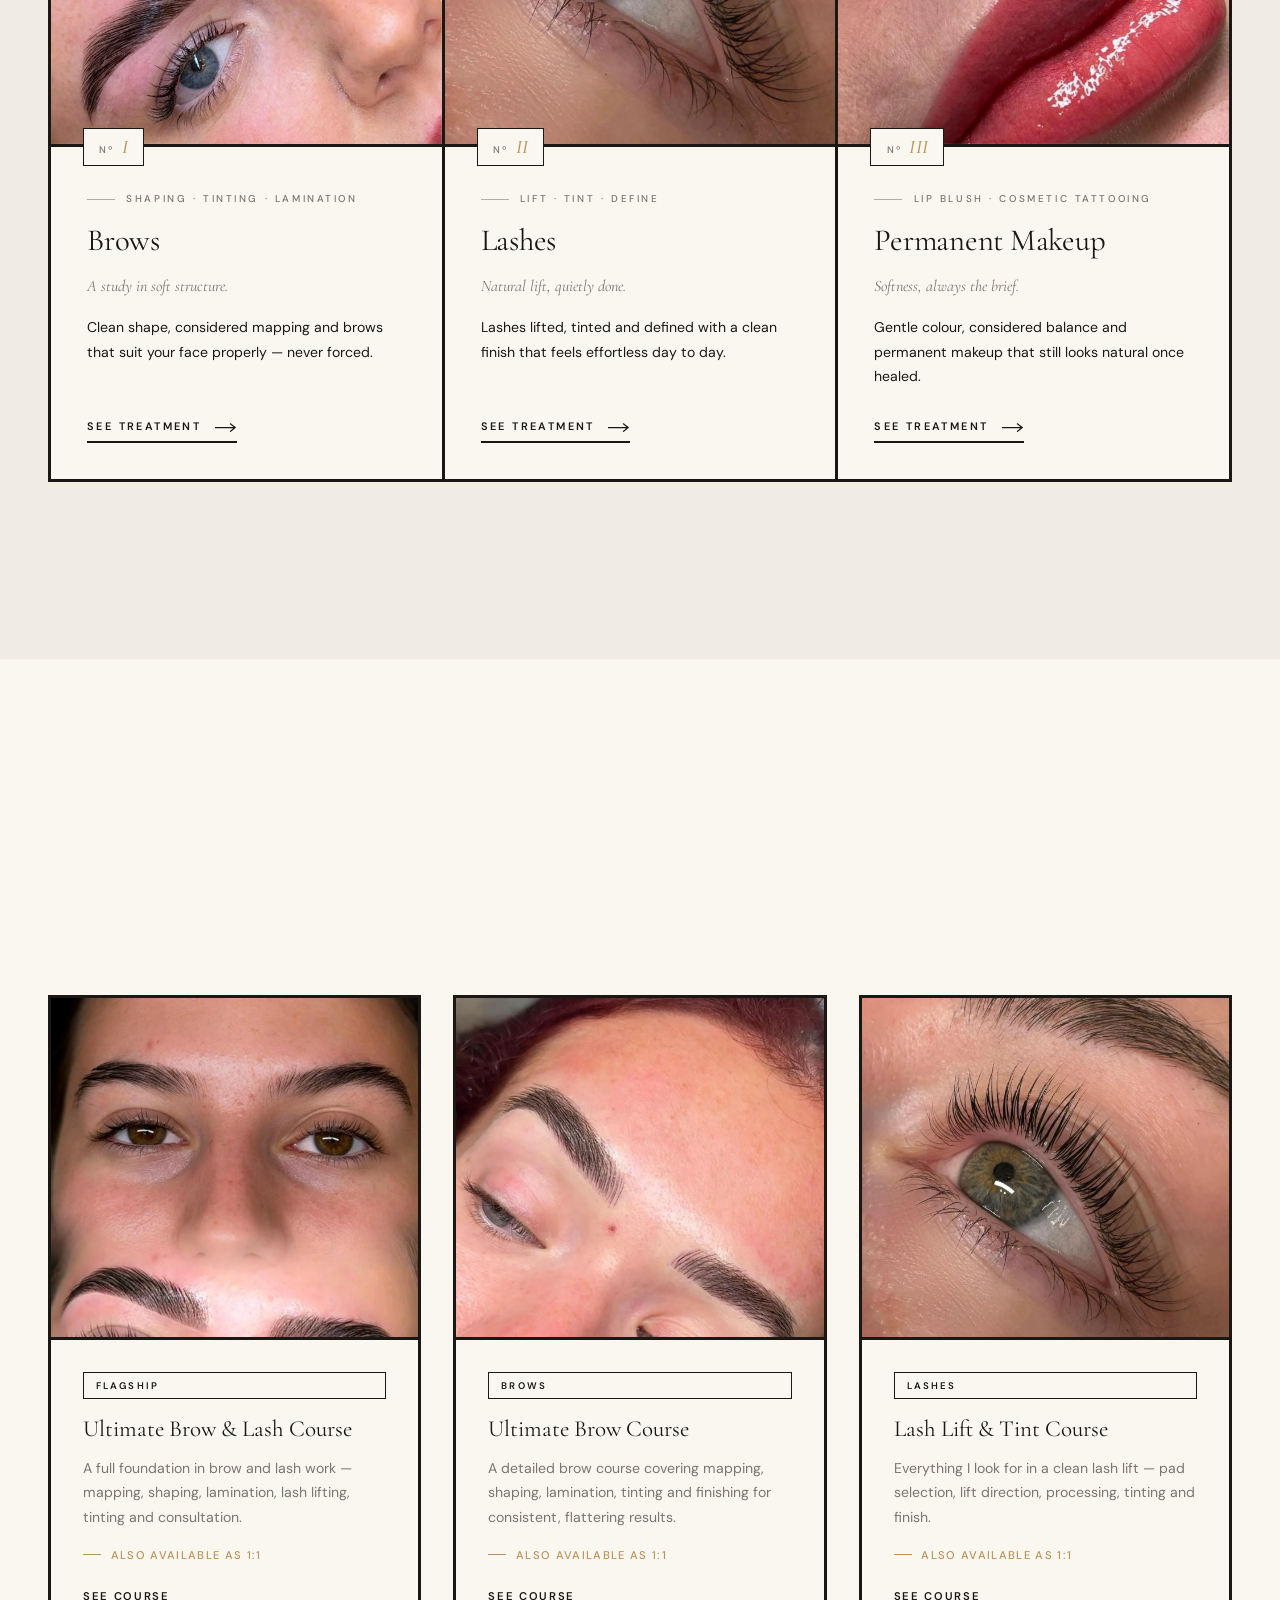
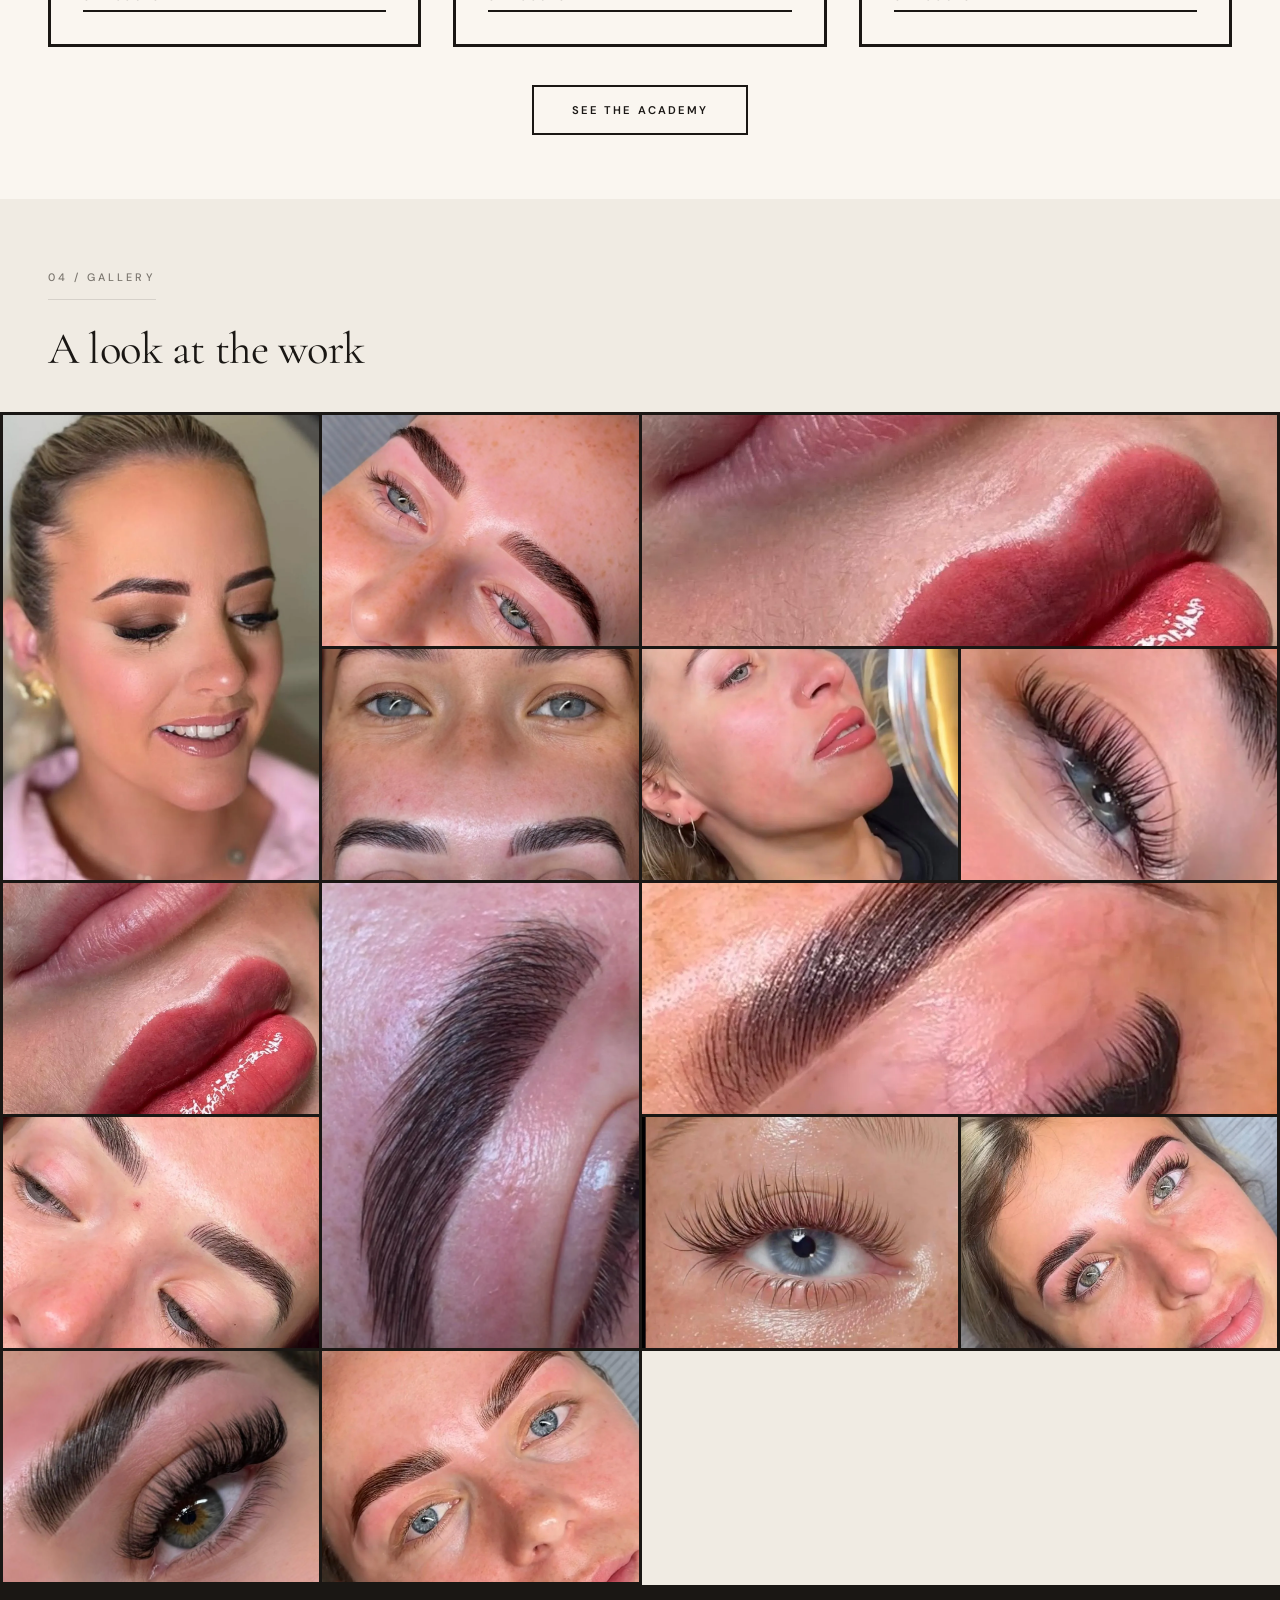
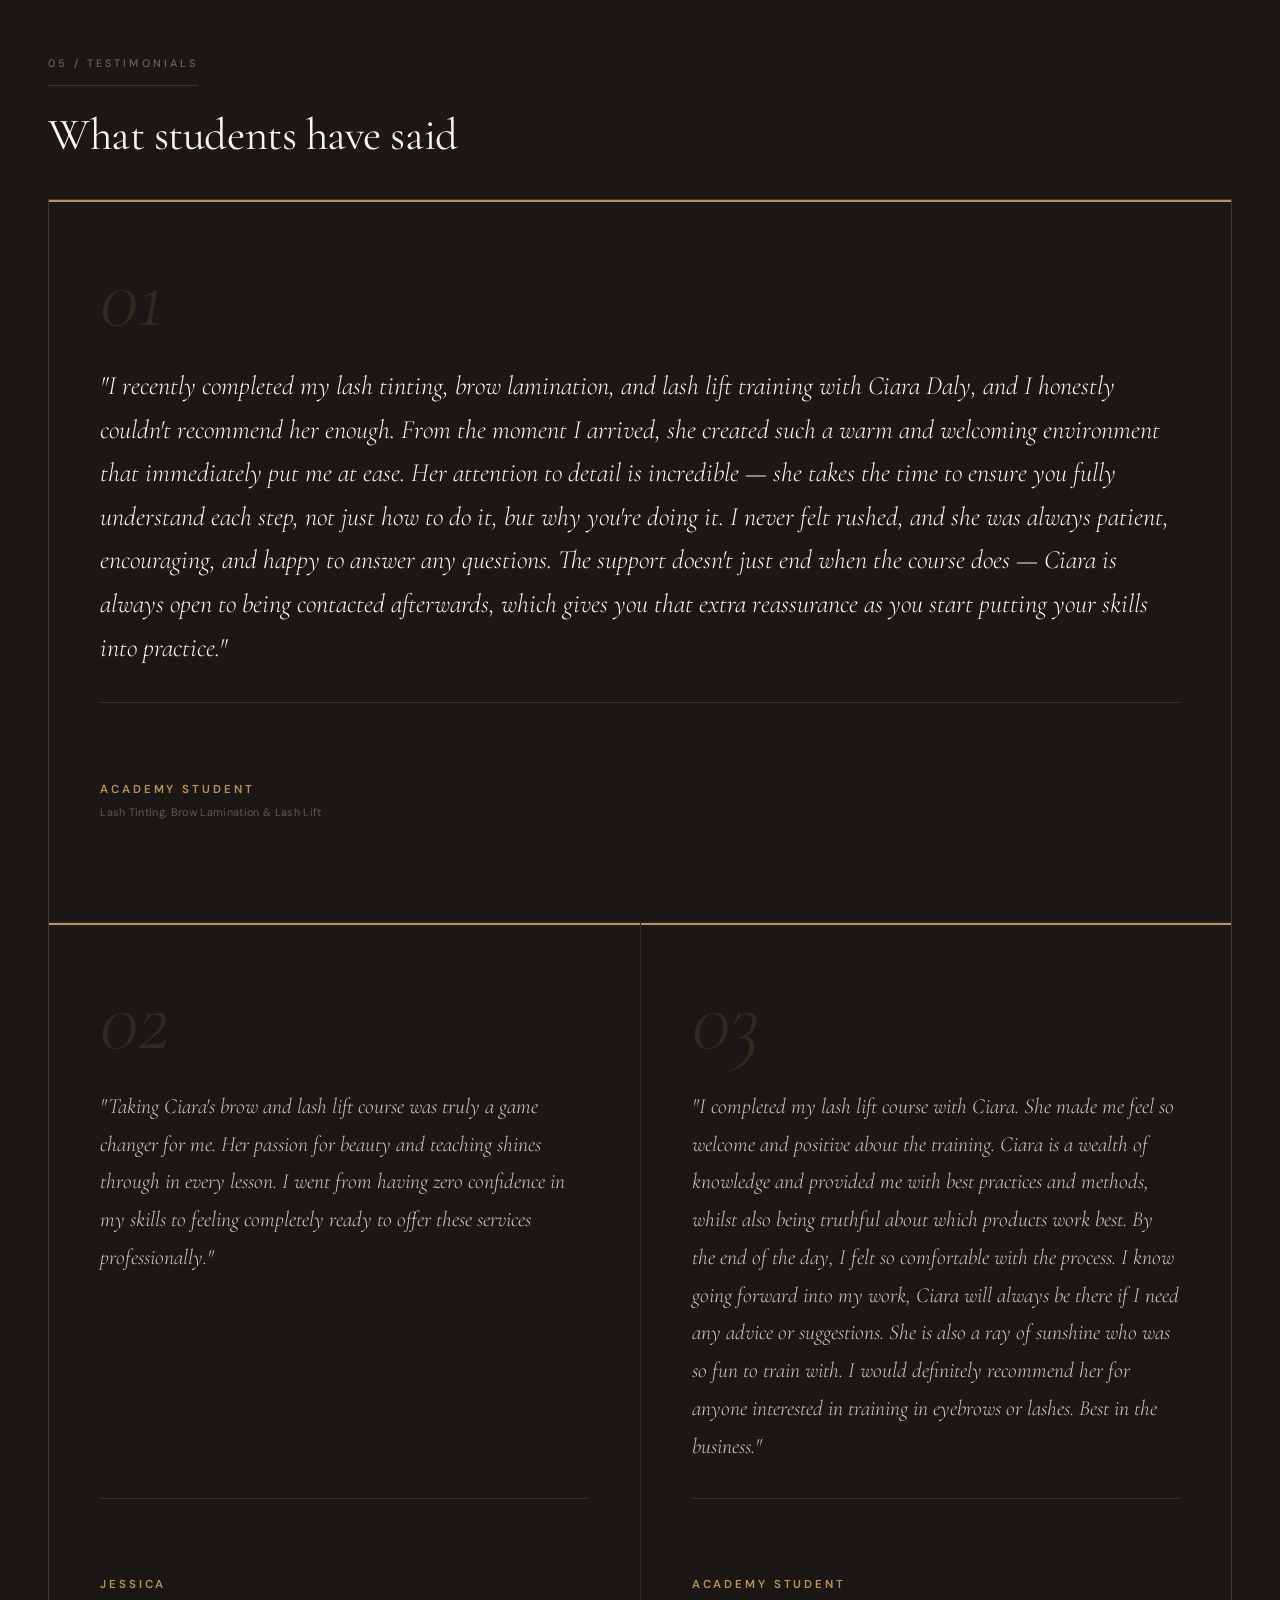
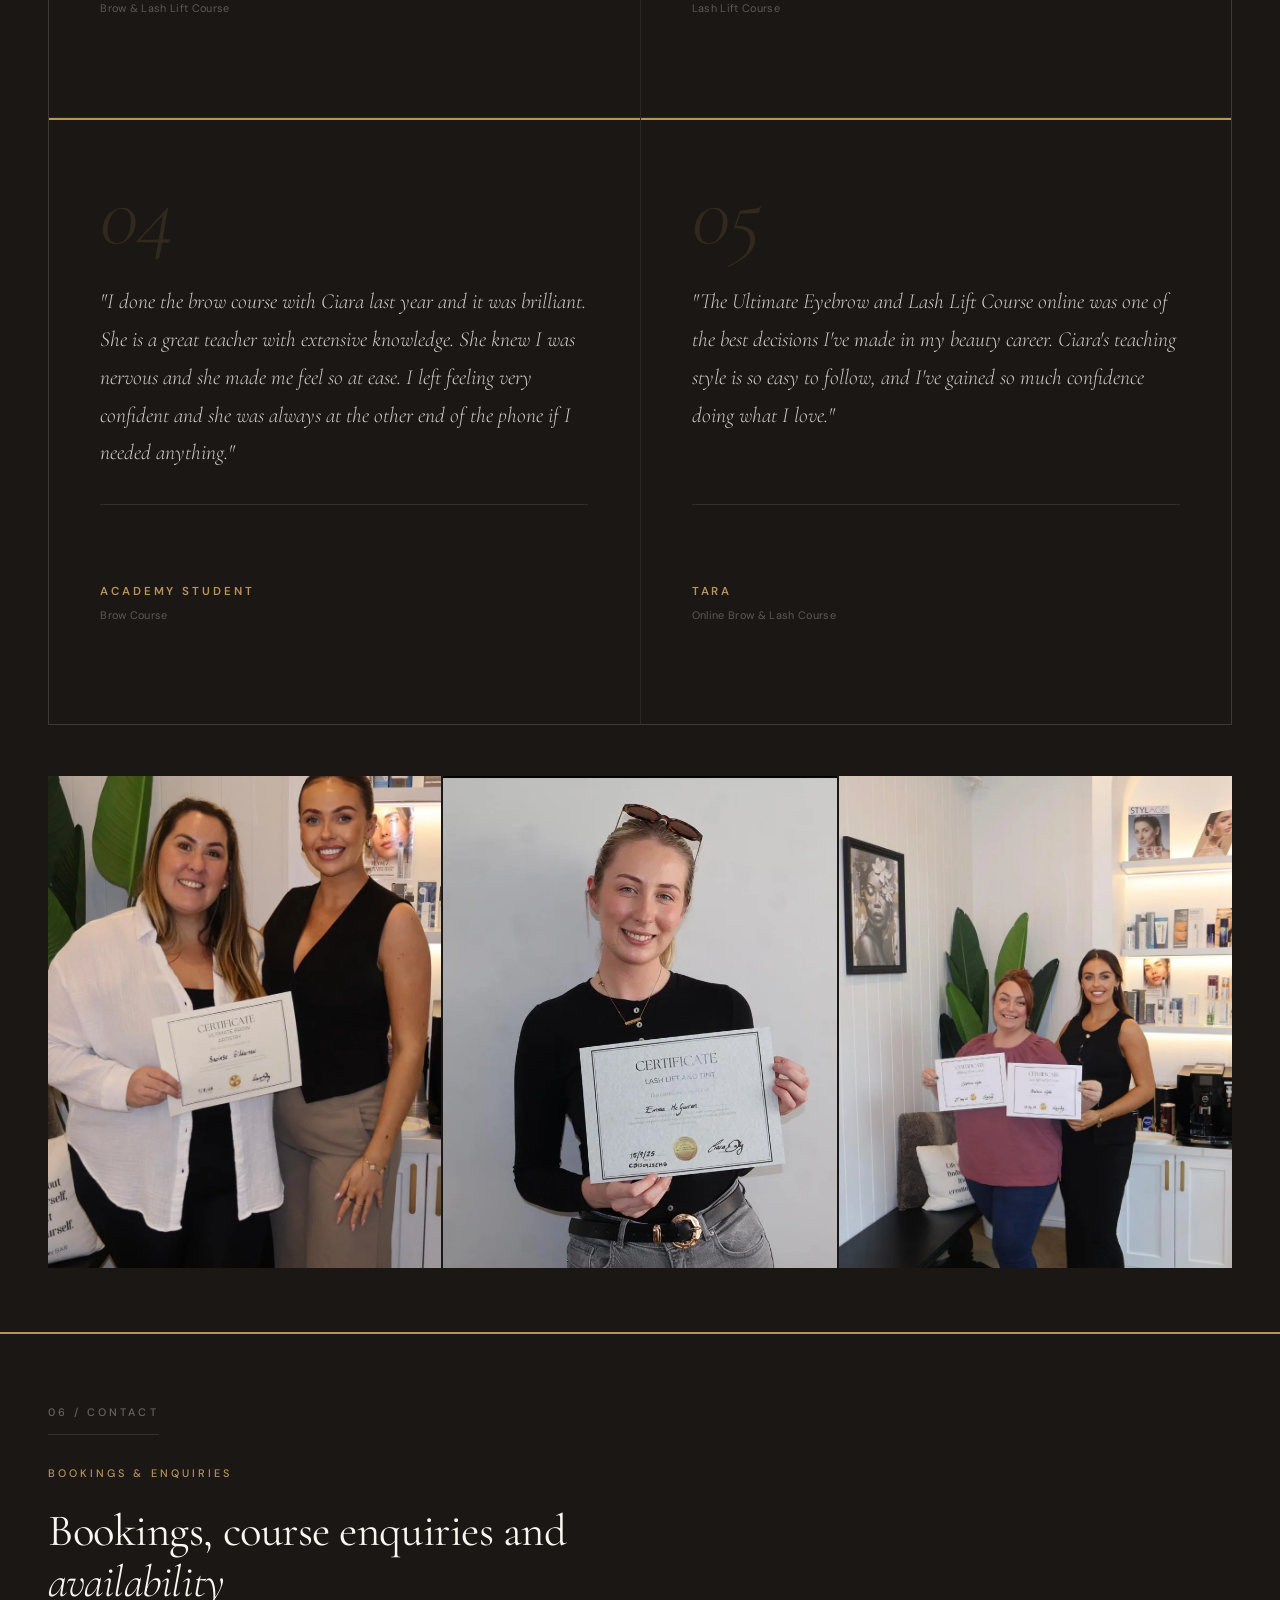
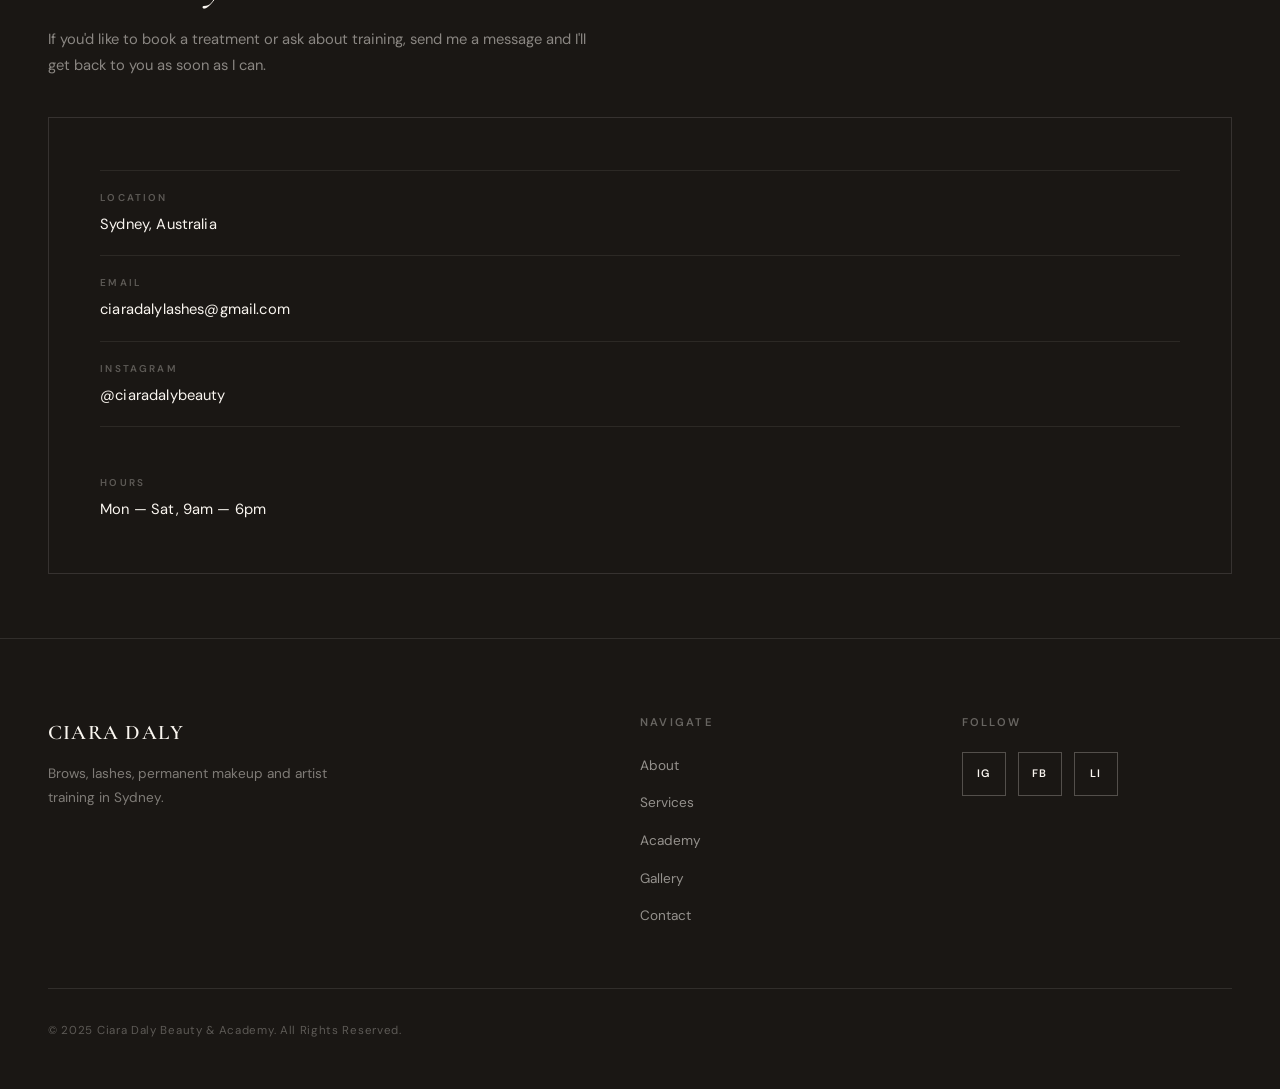
==== commit 84a402c3: "Remove non-functional contact form; link email The enquiry form only showed a fake 'thanks' alert an" ====
--- a/index.html
+++ b/index.html
@@ -534,7 +534,7 @@
                             </li>
                             <li>
                                 <span class="contact-label">Email</span>
-                                <span class="contact-value">ciaradalylashes@gmail.com</span>
+                                <a class="contact-value" href="mailto:ciaradalylashes@gmail.com">ciaradalylashes@gmail.com</a>
                             </li>
                             <li>
                                 <span class="contact-label">Instagram</span>
@@ -546,34 +546,6 @@
                             <span class="contact-value">Mon — Sat, 9am — 6pm</span>
                         </div>
                     </div>
-                    <form class="contact-form">
-                        <div class="form-row">
-                            <div class="form-group">
-                                <input type="text" placeholder="First name" required>
-                            </div>
-                            <div class="form-group">
-                                <input type="text" placeholder="Last name" required>
-                            </div>
-                        </div>
-                        <div class="form-group">
-                            <input type="email" placeholder="Email address" required>
-                        </div>
-                        <div class="form-group">
-                            <select required>
-                                <option value="" disabled selected>What are you enquiring about?</option>
-                                <option value="brows">Brows</option>
-                                <option value="lashes">Lashes</option>
-                                <option value="permanent-makeup">Permanent Makeup</option>
-                                <option value="makeup">Makeup</option>
-                                <option value="academy">Academy courses</option>
-                                <option value="1-1-training">1:1 training</option>
-                            </select>
-                        </div>
-                        <div class="form-group">
-                            <textarea placeholder="Tell me a little about what you're looking for" rows="4" required></textarea>
-                        </div>
-                        <button type="submit" class="btn-gold full-width">Send enquiry</button>
-                    </form>
                 </div>
             </div>
         </section>
--- a/style.css
+++ b/style.css
@@ -1685,13 +1685,12 @@
 
 .contact-grid {
     display: grid;
-    grid-template-columns: 1fr 1.2fr;
+    grid-template-columns: 1fr;
     border: 1px solid rgba(250, 246, 240, 0.12);
 }
 
 .contact-info {
     padding: clamp(2.5rem, 4vw, 4rem);
-    border-right: 1px solid rgba(250, 246, 240, 0.12);
     display: flex;
     flex-direction: column;
     justify-content: center;
@@ -1730,13 +1729,6 @@
     display: flex;
     flex-direction: column;
     gap: 0.35rem;
-}
-
-.contact-form {
-    padding: clamp(2.5rem, 4vw, 4rem);
-    display: flex;
-    flex-direction: column;
-    justify-content: center;
 }
 
 .form-row {
@@ -3821,11 +3813,6 @@
         grid-template-columns: 1fr;
     }
 
-    .contact-info {
-        border-right: none;
-        border-bottom: 1px solid rgba(250, 246, 240, 0.12);
-    }
-
     .footer-content {
         grid-template-columns: 1fr 1fr;
     }
@@ -4600,11 +4587,6 @@
         grid-template-columns: 1fr;
     }
 
-    .contact-info {
-        border-right: none;
-        border-bottom: 1px solid rgba(250, 246, 240, 0.12);
-    }
-
     .form-row {
         grid-template-columns: 1fr;
         gap: 0;
